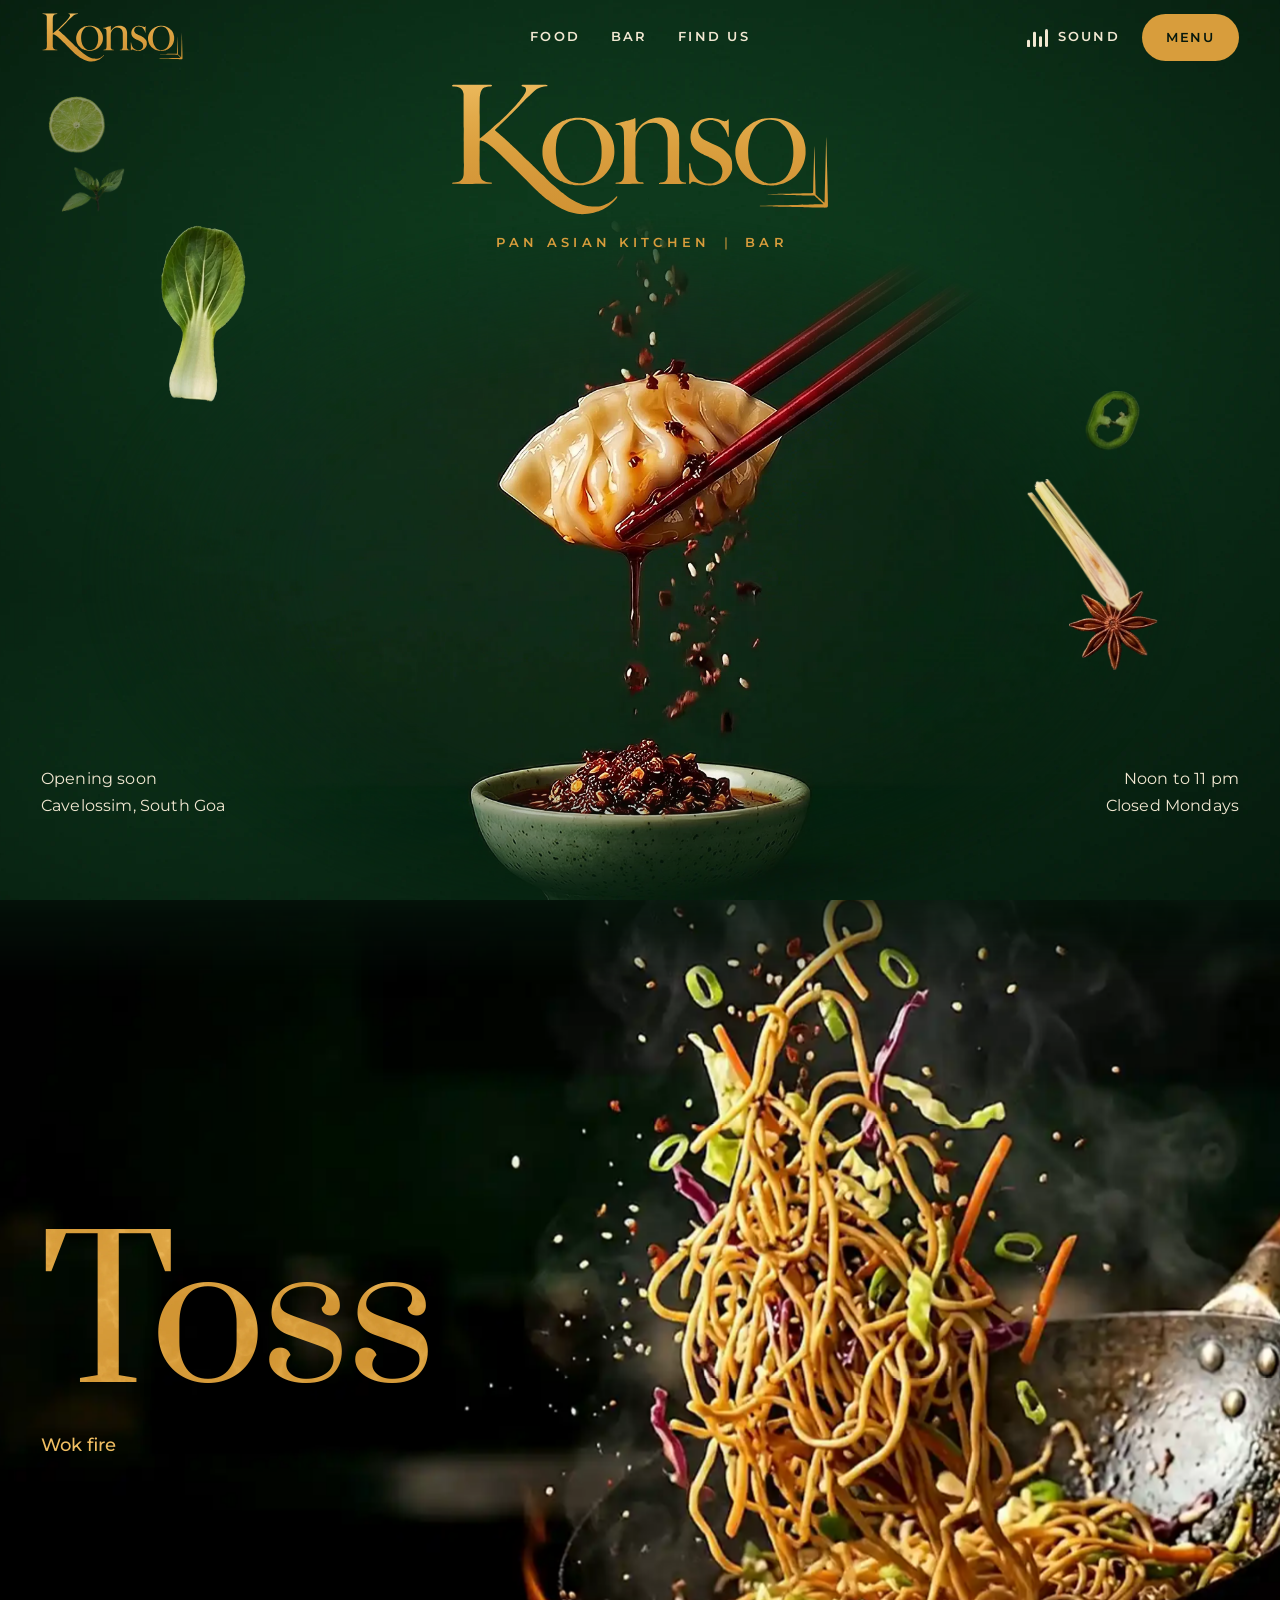
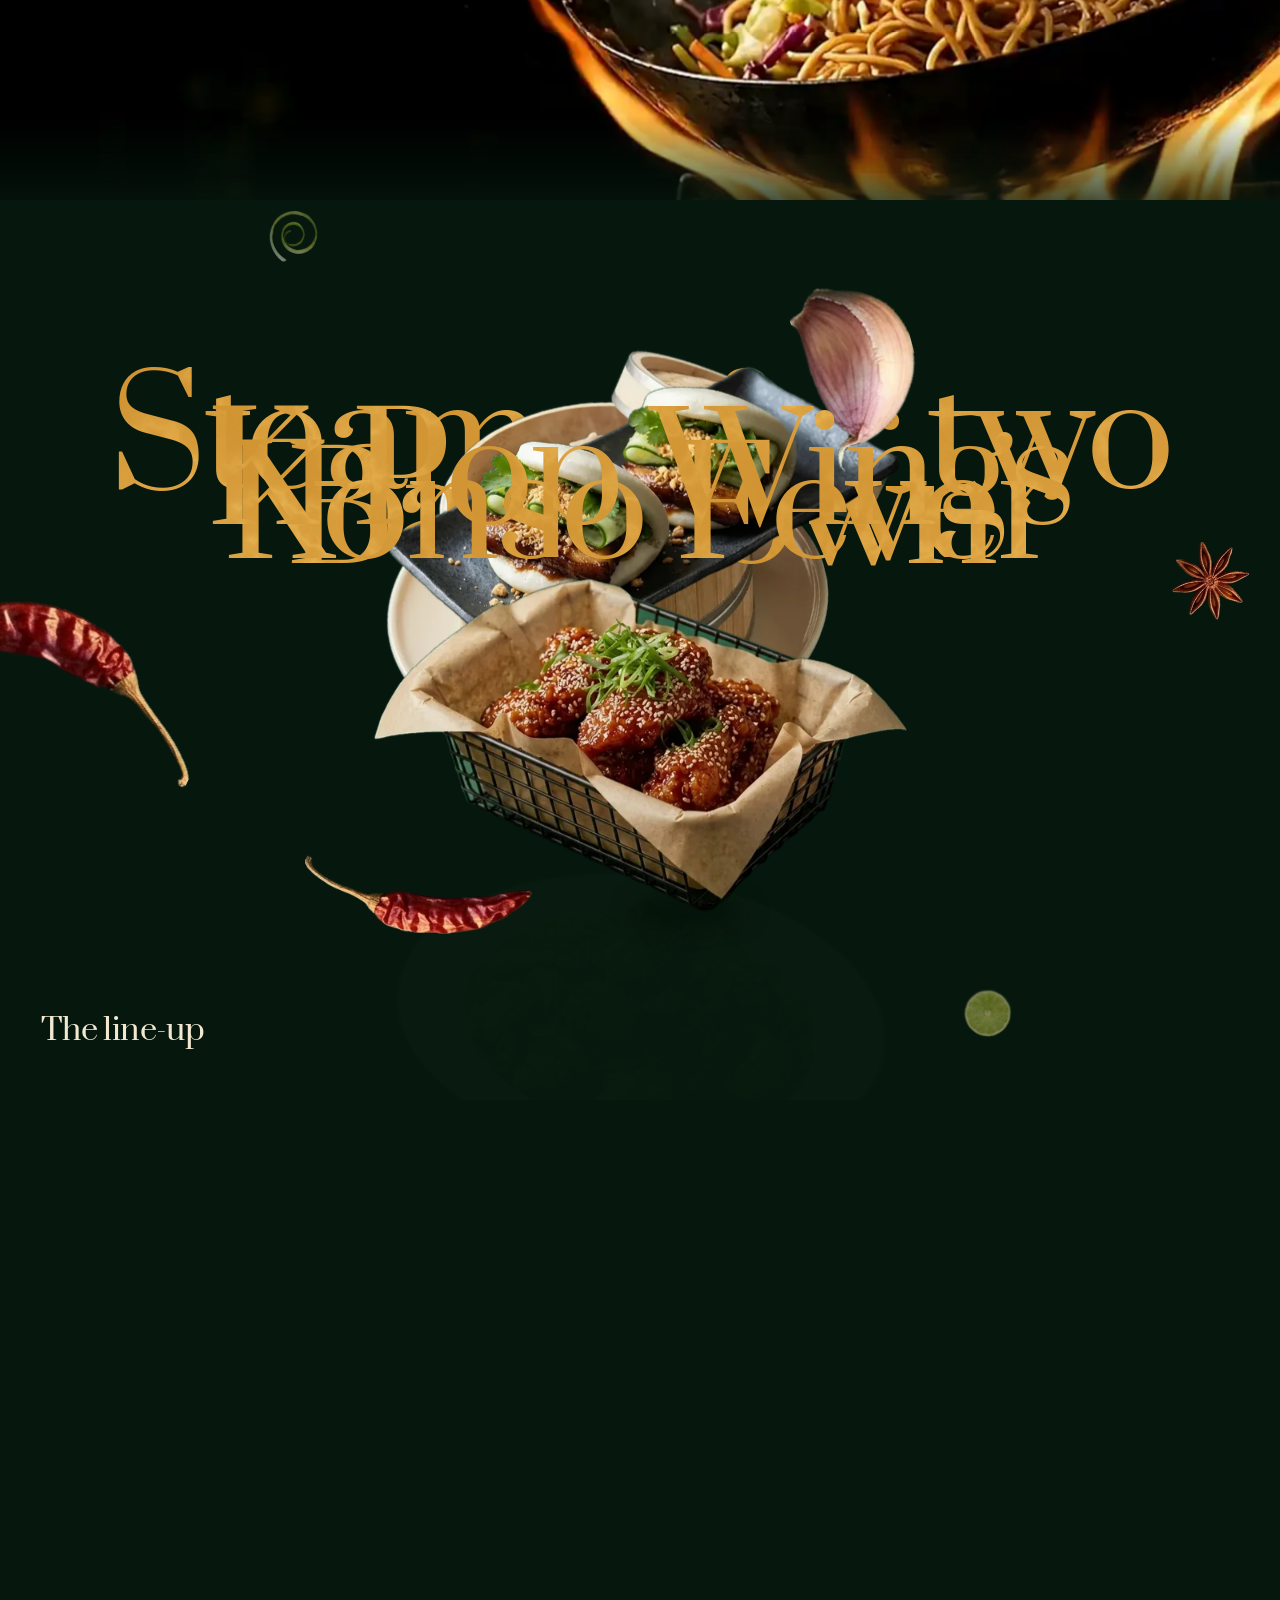
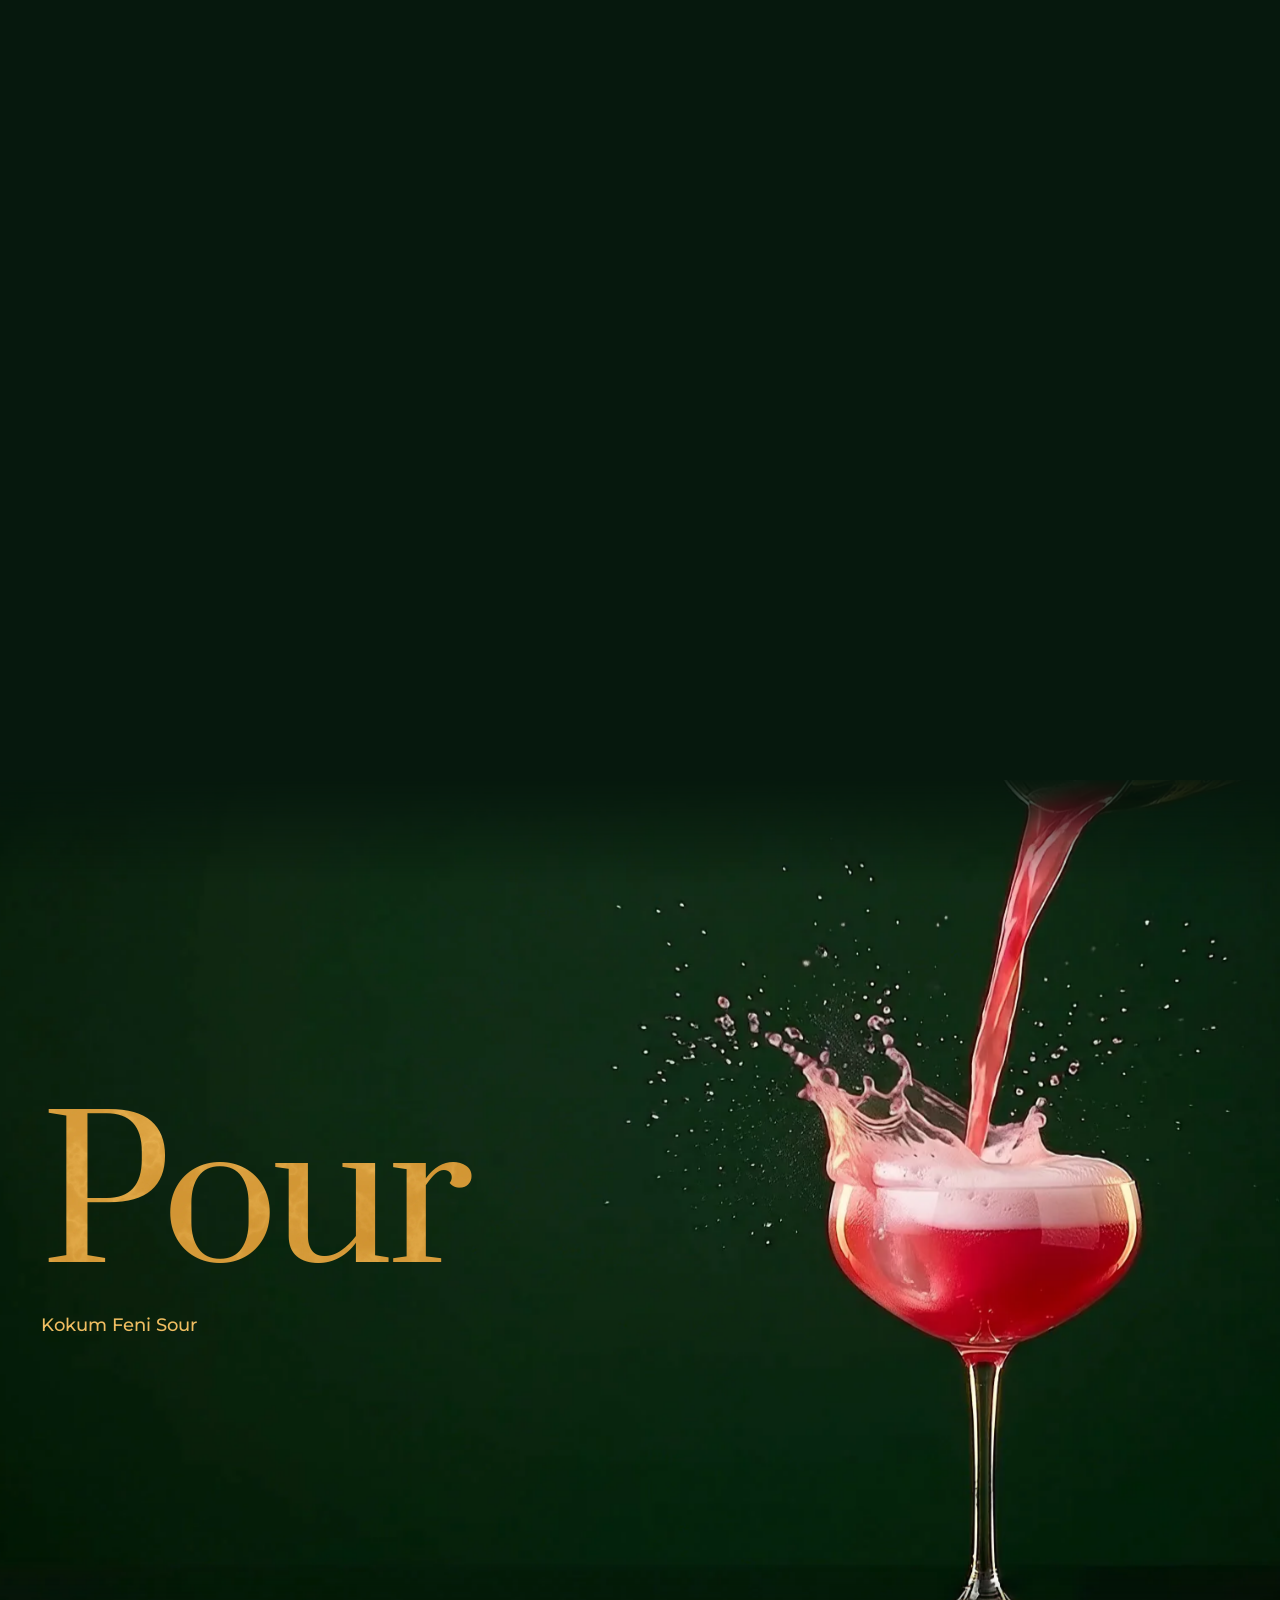
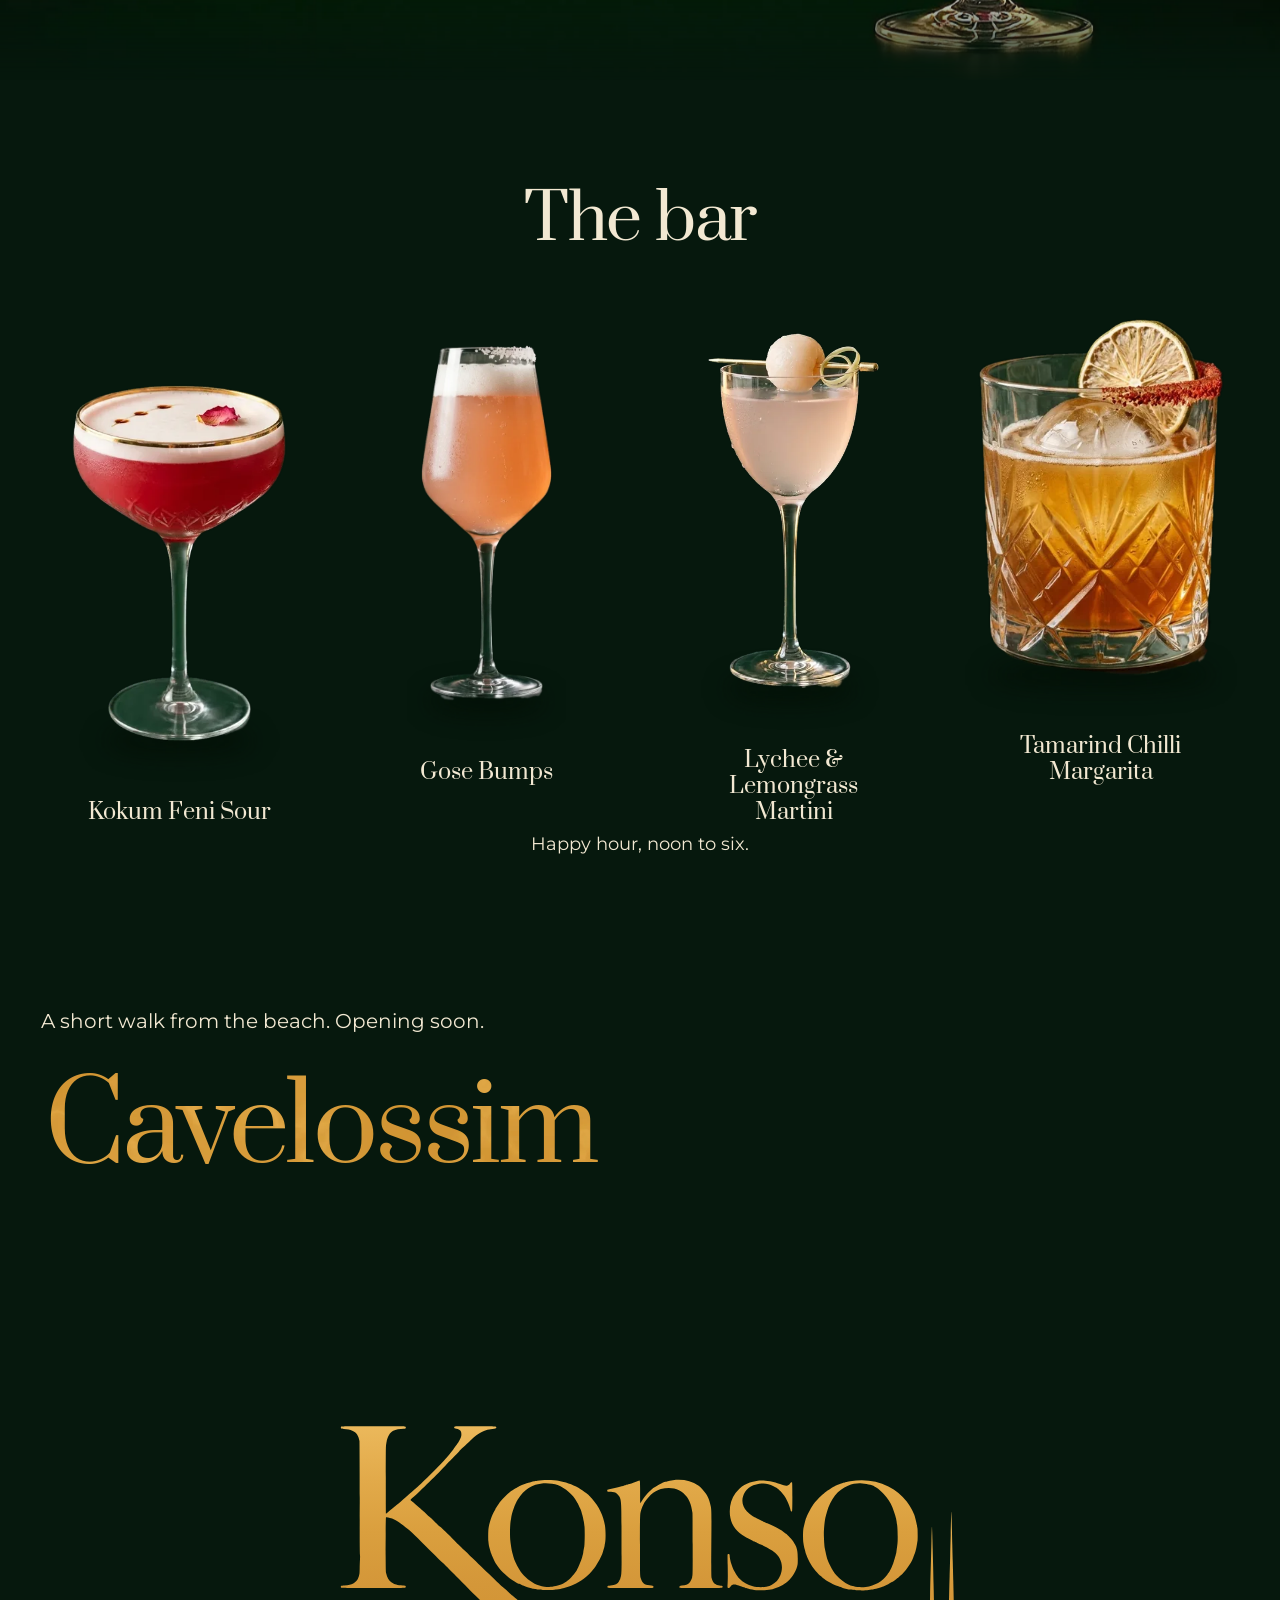
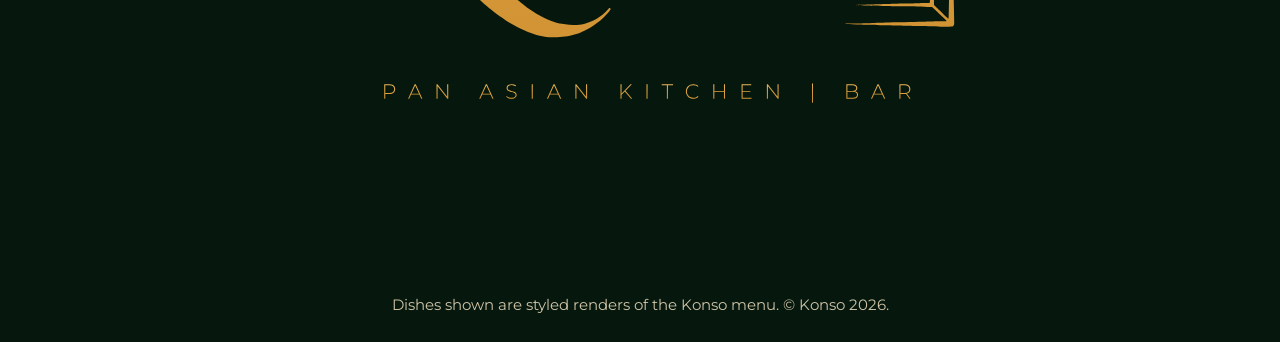
==== index.html @ 3a8cab8c "Toss: new wok loop, Noodle Around tossed out of the wok over flame Flow still from the owner's refer" ====
<!doctype html>
<html lang="en">
<head>
<meta charset="utf-8">
<meta name="viewport" content="width=device-width, initial-scale=1, viewport-fit=cover">
<title>Konso · Pan Asian Kitchen | Bar · Cavelossim, Goa</title>
<meta name="description" content="Konso is a Pan Asian kitchen and bar opening soon in Cavelossim, South Goa: dim sum and bao from the steamer, fire from the wok, kokum cocktails at the bar.">
<meta name="theme-color" content="#06180D">
<meta name="format-detection" content="telephone=no">
<meta property="og:title" content="Konso · Pan Asian Kitchen | Bar">
<meta property="og:description" content="Dim sum, wok fire and kokum cocktails. Opening soon in Cavelossim, South Goa.">
<meta property="og:url" content="https://singhgenics.github.io/Konso/">
<meta property="og:site_name" content="Konso">
<meta property="og:image" content="https://singhgenics.github.io/Konso/assets/v2/img/share.jpg?v=3">
<meta property="og:image:secure_url" content="https://singhgenics.github.io/Konso/assets/v2/img/share.jpg?v=3">
<meta property="og:image:type" content="image/jpeg">
<meta property="og:image:width" content="1200">
<meta property="og:image:height" content="630">
<meta property="og:image:alt" content="Konso, Pan Asian Kitchen | Bar: a dumpling on crimson chopsticks dripping chilli oil over a bowl of chilli crisp, on bottle green">
<meta name="twitter:image" content="https://singhgenics.github.io/Konso/assets/v2/img/share.jpg?v=3">
<meta name="twitter:title" content="Konso · Pan Asian Kitchen | Bar">
<meta name="twitter:description" content="Dim sum, wok fire and kokum cocktails. Opening soon in Cavelossim, South Goa.">
<meta property="og:type" content="website">
<meta name="twitter:card" content="summary_large_image">
<link rel="icon" href="assets/v2/brand/konso-monogram-K-gold.svg?v=4" type="image/svg+xml">
<link rel="preload" href="assets/v2/fonts/Prata-Regular.woff2" as="font" type="font/woff2" crossorigin>
<link rel="preload" href="assets/v2/img/hero-sm.webp" as="image" media="(max-width: 820px)">
<link rel="preload" href="assets/v2/img/hero.webp" as="image" media="(min-width: 821px)">
<link rel="stylesheet" href="assets/v2/konso.css?v=5">
</head>
<body>
<a class="skip" href="#steam">Skip to the food</a>

<header class="bar" id="top">
  <a class="bar__mark" href="#top" aria-label="Konso, back to the top"><img src="assets/v2/brand/konso-wordmark-gold-tight.svg?v=4" alt="Konso" width="762" height="272"></a>
  <nav class="bar__links" aria-label="Sections">
    <a href="#steam">Food</a><a href="#pour">Bar</a><a href="#find">Find us</a>
  </nav>
  <div class="bar__end"><button class="sound" type="button" aria-pressed="false" aria-label="Play music"><span class="sound__eq" aria-hidden="true"><i></i><i></i><i></i><i></i></span><span class="sound__label">Sound</span></button><a class="tab" href="https://singhgenics.github.io/Garden/menu/table/">Menu</a></div>
</header>

<main>
  <!-- Hero: the opening look -->
  <section class="hero" aria-labelledby="hero-title">
    <div class="hero__stage" data-depth="hero">
      <video class="hero__media" muted loop playsinline preload="auto" poster="assets/v2/img/hero-sm.webp" data-poster="assets/v2/img/hero.webp" data-src="assets/v2/video/hero.mp4" data-src-sm="assets/v2/video/hero-sm.mp4" aria-hidden="true"></video>
    </div>
    <h1 class="hero__title" id="hero-title">
      <img class="hero__mark" src="assets/v2/brand/konso-wordmark-gold-tight.svg?v=4" alt="Konso" width="762" height="272">
      <span class="hero__tag">Pan Asian Kitchen <span aria-hidden="true">|</span> Bar</span>
    </h1>
    <p class="hero__left">Opening soon<br>Cavelossim, South Goa</p>
    <p class="hero__right">Noon to 11 pm<br>Closed Mondays</p>
  </section>

  <section class="poster" aria-labelledby="toss-t">
    <video class="poster__media" muted loop playsinline preload="none" data-poster="assets/v2/img/wokstudio.webp?v=4" data-poster-sm="assets/v2/img/wokstudio-sm.webp?v=4" data-src="assets/v2/video/wokstudio.mp4?v=4" data-src-sm="assets/v2/video/wokstudio-sm.mp4?v=4" aria-hidden="true"></video>
    <h2 class="poster__word foil" id="toss-t">Toss</h2>
    <p class="poster__cap">Wok fire</p>
  </section>

  <!-- The line-up: one dish per screen, dropped in, ingredients burst around it -->
  <section class="drops" id="steam" aria-labelledby="steam-title">
    <div class="drops__stage">
      <h2 class="drops__title" id="steam-title">The line-up</h2>
    <article class="drop" aria-label="Steamer for two">
      <div class="drop__stage">
        <h3 class="drop__word foil">Steamer for two</h3>
        <div class="drop__burst" aria-hidden="true"></div>
        <div class="drop__media">
          <img class="drop__dish" src="assets/v2/cut/steamer.webp?v=2" srcset="assets/v2/cut/steamer-720.webp?v=2 720w, assets/v2/cut/steamer.webp?v=2 1200w" sizes="(max-width: 820px) 92vw, 56vw" alt="Two bamboo steamers of siu mai and crystal dumplings" width="1200" height="900" loading="lazy" decoding="async">
          <video class="drop__clip" muted loop playsinline preload="none" data-clip="assets/v2/video/steamer.mp4?v=2" data-poster="assets/v2/img/clip-steamer.webp?v=2" data-poster-sm="assets/v2/img/clip-steamer-sm.webp?v=2" aria-hidden="true"></video>
        </div>
      </div>
    </article>
    <article class="drop" aria-label="Bao Down">
      <div class="drop__stage">
        <h3 class="drop__word foil">Bao Down</h3>
        <div class="drop__burst" aria-hidden="true"></div>
        <div class="drop__media drop__media--wide">
          <img class="drop__dish" src="assets/v2/cut/baodown.webp?v=2" srcset="assets/v2/cut/baodown-720.webp?v=2 720w, assets/v2/cut/baodown.webp?v=2 1200w" sizes="(max-width: 820px) 92vw, 56vw" alt="Two pork belly bao with cucumber and peanut crumb" width="1200" height="900" loading="lazy" decoding="async">
          <video class="drop__clip" muted loop playsinline preload="none" data-clip="assets/v2/video/baodown.mp4?v=2" data-poster="assets/v2/img/clip-baodown.webp?v=2" data-poster-sm="assets/v2/img/clip-baodown-sm.webp?v=2" aria-hidden="true"></video>
        </div>
      </div>
    </article>
    <article class="drop" aria-label="Konso Fever">
      <div class="drop__stage">
        <h3 class="drop__word foil">Konso Fever</h3>
        <div class="drop__burst" aria-hidden="true"></div>
        <div class="drop__media drop__media--wide">
          <img class="drop__dish" src="assets/v2/cut/fever.webp?v=2" srcset="assets/v2/cut/fever-720.webp?v=2 720w, assets/v2/cut/fever.webp?v=2 1200w" sizes="(max-width: 820px) 92vw, 56vw" alt="Konso Fever chicken tossed with green chillies" width="1200" height="900" loading="lazy" decoding="async">
        </div>
      </div>
    </article>
    <article class="drop" aria-label="K-Pop Wings">
      <div class="drop__stage">
        <h3 class="drop__word foil">K-Pop Wings</h3>
        <div class="drop__burst" aria-hidden="true"></div>
        <div class="drop__media">
          <img class="drop__dish" src="assets/v2/cut/kpop.webp?v=2" srcset="assets/v2/cut/kpop-720.webp?v=2 720w, assets/v2/cut/kpop.webp?v=2 1200w" sizes="(max-width: 820px) 92vw, 56vw" alt="Korean fried wings in red gochujang glaze" width="1200" height="900" loading="lazy" decoding="async">
        </div>
      </div>
    </article>
    </div>
  </section>





  <section class="poster" aria-labelledby="pourw-t">
    <video class="poster__media" muted loop playsinline preload="none" data-poster="assets/v2/img/kokumpour.webp" data-poster-sm="assets/v2/img/kokumpour-sm.webp" data-src="assets/v2/video/kokumpour.mp4" data-src-sm="assets/v2/video/kokumpour-sm.mp4" aria-hidden="true"></video>
    <h2 class="poster__word foil" id="pourw-t">Pour</h2>
    <p class="poster__cap">Kokum Feni Sour</p>
  </section>

  <!-- The bar: four glasses, lit, in a line -->
  <section class="pour" id="pour" aria-labelledby="pour-title">
    <h2 class="pour__title" id="pour-title">The bar</h2>
    <div class="glasses">
      <figure class="glass">
        <img src="assets/v2/cut/drink-kokumsour.webp?v=2" srcset="assets/v2/cut/drink-kokumsour-360.webp?v=2 360w, assets/v2/cut/drink-kokumsour.webp?v=2 800w" sizes="(max-width: 820px) 40vw, 22vw" alt="Kokum feni sour in a coupe with a pink-white foam" width="900" height="1200" loading="lazy" decoding="async">
        <figcaption>Kokum Feni Sour</figcaption>
      </figure>
      <figure class="glass">
        <img src="assets/v2/cut/drink-gose.webp?v=2" srcset="assets/v2/cut/drink-gose-360.webp?v=2 360w, assets/v2/cut/drink-gose.webp?v=2 800w" sizes="(max-width: 820px) 40vw, 22vw" alt="Pink kokum gose in a tall glass" width="900" height="1200" loading="lazy" decoding="async">
        <figcaption>Gose Bumps</figcaption>
      </figure>
      <figure class="glass">
        <img src="assets/v2/cut/drink-lychee.webp?v=2" srcset="assets/v2/cut/drink-lychee-360.webp?v=2 360w, assets/v2/cut/drink-lychee.webp?v=2 800w" sizes="(max-width: 820px) 40vw, 22vw" alt="Lychee and lemongrass martini crowned with a whole lychee" width="900" height="1200" loading="lazy" decoding="async">
        <figcaption>Lychee &amp; Lemongrass Martini</figcaption>
      </figure>
      <figure class="glass">
        <img src="assets/v2/cut/drink-margarita.webp?v=2" srcset="assets/v2/cut/drink-margarita-360.webp?v=2 360w, assets/v2/cut/drink-margarita.webp?v=2 800w" sizes="(max-width: 820px) 40vw, 22vw" alt="Tamarind chilli margarita with a chilli-salt rim" width="900" height="1200" loading="lazy" decoding="async">
        <figcaption>Tamarind Chilli Margarita</figcaption>
      </figure>
    </div>
    <p class="pour__note">Happy hour, noon to six.</p>
  </section>



  <!-- Find us -->
  <section class="find" id="find" aria-labelledby="find-title">
    <p class="find__lead">A short walk from the beach. Opening soon.</p>
    <h2 class="find__place foil" id="find-title"><a href="https://maps.google.com/?q=Cavelossim,+Goa">Cavelossim</a></h2>
  </section>
</main>

<footer class="foot">
  <img class="foot__lockup" src="assets/v2/brand/konso-lockup-gold.svg?v=4" alt="Konso, Pan Asian Kitchen | Bar" width="1070" height="565" loading="lazy">
  <p class="foot__legal">Dishes shown are styled renders of the Konso menu. © Konso 2026.</p>
</footer>

<audio id="music" src="assets/v2/audio/konso.mp3" preload="none" loop></audio>
<script src="assets/v2/lenis.min.js" defer></script>
<script src="assets/v2/konso.js?v=5" defer></script>
</body>
</html>
---- assets/v2/konso.css ----
/* Konso, 2026-11-19: the dark green room; the food is the light. */
@font-face{font-family:"Prata";src:url("fonts/Prata-Regular.woff2") format("woff2");font-display:swap}
@font-face{font-family:"Montserrat";src:url("fonts/Montserrat.woff2") format("woff2");font-weight:100 900;font-display:swap} /* taste-skill-ignore: brand text face */

:root{
  --bg:#06180D;            /* deep bottle green, the ground at its edges */
  --surface:#0B2A14;       /* Konso green */
  --ink:#F2E8D2;           /* steam cream */
  --muted:#CFC4A8;         /* cream, quieter; 9:1 on --bg */
  --accent:#D89D3C;        /* gold foil */
  --accent-hi:#F0BE62;
  --display:"Prata",Georgia,serif;
  --text:"Montserrat","Helvetica Neue",Arial,sans-serif;
  --s-hero:clamp(48px,6.4vw,104px);
  --s-h2:clamp(40px,5vw,80px);
  --s-h3:clamp(26px,2.4vw,36px);
  --s-body:clamp(16px,1.15vw,18px);
  --s-small:14px;
  --gut:clamp(16px,3.2vw,48px);
  --ease:cubic-bezier(.23,1,.32,1);
  color-scheme:dark;
}
*,*::before,*::after{box-sizing:border-box}
html{-webkit-text-size-adjust:100%;scrollbar-color:var(--accent) var(--bg);overflow-x:clip}
html.lenis,html.lenis body{height:auto}
.lenis.lenis-smooth{scroll-behavior:auto!important}
body{margin:0;background:var(--bg);color:var(--ink);font:400 var(--s-body)/1.6 var(--text);-webkit-font-smoothing:antialiased;overflow-x:clip}
/* The ground: emerald light pool on bottle green with the brand paper grain, fixed like the light in a room */
body::before{content:"";position:fixed;inset:0;z-index:-10;background:var(--bg) url("img/ground.webp") center/cover no-repeat;pointer-events:none}
@media (max-aspect-ratio:4/5){body::before{background-image:url("img/ground-sm.webp")}}
img,video{display:block;max-width:100%}
a{color:inherit;text-underline-offset:.22em;text-decoration-thickness:1px}
::selection{background:var(--accent);color:var(--bg)}
:focus-visible{outline:2px solid var(--accent-hi);outline-offset:4px;border-radius:2px}
::-webkit-scrollbar{width:10px}::-webkit-scrollbar-track{background:var(--bg)}::-webkit-scrollbar-thumb{background:#2b3f22;border-radius:10px}::-webkit-scrollbar-thumb:hover{background:var(--accent)}
h1,h2,h3{font-family:var(--display);font-weight:400;margin:0;letter-spacing:-.02em;line-height:1;text-wrap:balance}
p{margin:0}
.skip{position:absolute;left:-999px;top:8px;background:var(--accent);color:var(--bg);padding:10px 14px;z-index:99}
.skip:focus{left:8px}

/* Top bar: wordmark, four links, the one gold tab */
.bar{position:fixed;inset:0 0 auto;z-index:50;display:grid;grid-template-columns:1fr auto 1fr;align-items:center;padding:18px var(--gut);pointer-events:none}
.bar>*{pointer-events:auto}
.bar__mark img{height:clamp(44px,4vw,60px);width:auto}
.bar__links{display:flex;gap:clamp(18px,2.4vw,40px);font-size:15px;font-weight:500}
.bar__links a{text-decoration:none;padding:10px 0;position:relative;transition:color .3s var(--ease)}
.bar__links a::after{content:"";position:absolute;left:0;right:0;bottom:4px;height:1.5px;background:var(--accent);transform:scaleX(0);transform-origin:left;transition:transform .45s var(--ease)}
.bar__links a:hover{color:var(--accent-hi)}.bar__links a:hover::after{transform:scaleX(1)}
.tab{justify-self:end;background:var(--accent);color:var(--bg);text-decoration:none;font-weight:600;font-size:15px;padding:12px 22px;border-radius:999px;transition:transform .35s var(--ease),background .3s}
.tab:hover{background:var(--accent-hi);transform:translateY(-2px)}
.tab:active{transform:scale(.96)}
.bar.is-solid{background:rgba(6,24,13,.92)}
@media (max-width:820px){.bar{grid-template-columns:1fr auto;padding:12px 16px}.bar__links{display:none}.bar__mark img{height:42px}}

/* Hero: the opening look, headline split around the dumpling */
.hero{position:relative;height:100svh;min-height:620px;display:grid;place-items:center;overflow:hidden}
.hero__stage{position:absolute;inset:0;display:grid;place-items:center}
.hero__media{height:96svh;width:auto;max-width:none;aspect-ratio:16/9;object-fit:cover;
  -webkit-mask-image:radial-gradient(ellipse 46% 52% at 50% 52%,#000 58%,transparent 100%); /* taste-skill-ignore: alpha mask feathers the photo into the ground */
          mask-image:radial-gradient(ellipse 46% 52% at 50% 52%,#000 58%,transparent 100%); /* taste-skill-ignore: alpha mask feathers the photo into the ground */
  transform:scale(1.08);opacity:0;transition:transform 2.4s var(--ease),opacity 1.4s var(--ease)}
.is-ready .hero__media{transform:scale(1);opacity:1}
.hero__title{position:absolute;inset:0;font-size:var(--s-hero);line-height:.95;text-align:center;z-index:2}
.hero__line{position:absolute;left:0;right:0;display:block;padding:0 var(--gut)}
.hero__line--a{top:15svh}
.hero__line--b{top:56svh}
.hero__line>span{display:inline-block}
.hero__left,.hero__right{position:absolute;top:50svh;font-size:var(--s-body);max-width:16em;z-index:2}
.hero__left{left:var(--gut)}
.hero__right{right:var(--gut);text-align:right}
@media (max-width:820px){
  .hero{min-height:560px}
  .hero__stage{display:block}
  .hero__media{position:absolute;height:auto;width:200vw;left:50%;top:30svh;margin-left:-100vw}
  .hero__line--a{top:15svh}.hero__line--b{top:66svh}
  .hero__title{font-size:clamp(40px,11vw,64px)}
  .hero__left{top:auto;bottom:6svh;left:16px;right:16px;max-width:none;text-align:center}
  .hero__right{display:none}
}

/* The line-up: one dish per screen. It drops in and settles; its ingredients burst out around it. */
.drops{position:relative;padding-top:20svh}
.drops__title{font-size:var(--s-h2);padding:0 var(--gut);position:relative;z-index:2}
.drop{position:relative;height:190svh}
.drop:first-of-type{margin-top:-6svh}
.drop__stage{position:sticky;top:0;height:100svh;display:grid;place-items:center;overflow:hidden;contain:layout paint}
.drop__word{position:absolute;inset:auto var(--gut);top:29%;transform:translate3d(0,-50%,0);text-align:center;font-size:clamp(64px,11.5vw,200px);line-height:.88;letter-spacing:-.03em;color:var(--ink);opacity:.92;z-index:1;will-change:transform,opacity;pointer-events:none}
.drop__dish{position:relative;z-index:3;margin-top:22vh;width:min(60vh,48vw);height:auto;will-change:transform,opacity;backface-visibility:hidden}
.drop__burst{position:absolute;inset:0;z-index:2;pointer-events:none}
.drop__burst img{position:absolute;left:50%;top:50%;width:var(--sz);height:auto;margin:calc(var(--sz) / -2) 0 0 calc(var(--sz) / -2);will-change:transform,opacity;backface-visibility:hidden}
.drop__burst img.front{z-index:4}
@media (max-width:820px){.drop{height:160svh}.drop__dish{width:84vw;margin-top:16vh}.drop__word{top:30%}.drop__word{font-size:clamp(52px,17vw,96px)}}
.no-runway .drop{height:auto}
.no-runway .drop__stage{position:relative;height:auto;padding:10svh 0;display:grid;gap:4svh}
.no-runway .drop__word{position:static;transform:none}

/* The bar: sticky glass, active list */
.pour{display:grid;grid-template-columns:5fr 1fr 5fr 1fr;gap:0;padding:22svh var(--gut) 18svh;align-items:start} /* taste-skill-ignore: alpha mask feathers the photo into the ground */
.pour__note{margin-top:40px;color:var(--ink)}
@media (max-width:820px){
  .pour{grid-template-columns:1fr;padding:14svh 16px 10svh}
}

/* Finale: the plates turn as the page scrolls, like the revolving table */
.spice{position:absolute;inset:0;pointer-events:none;z-index:2}
.spice img{position:absolute;width:var(--sz);height:auto;left:var(--l);top:var(--t);will-change:transform;opacity:var(--lit,1)}
.hero .spice{z-index:1}


/* Right now: pick an hour, the dish changes */
input[type=range]{-webkit-appearance:none;appearance:none;width:100%;max-width:420px;height:44px;background:transparent;margin:6px 0 0;cursor:pointer}
input[type=range]::-webkit-slider-runnable-track{height:4px;background:#2b3f22;border-radius:4px}
input[type=range]::-moz-range-track{height:4px;background:#2b3f22;border-radius:4px}
input[type=range]::-webkit-slider-thumb{-webkit-appearance:none;width:28px;height:28px;border-radius:50%;background:var(--accent);margin-top:-12px;transition:transform .2s var(--ease)}
input[type=range]::-moz-range-thumb{width:28px;height:28px;border:0;border-radius:50%;background:var(--accent)}
input[type=range]:active::-webkit-slider-thumb{transform:scale(1.15)}


/* Find us: the place as display type */
.find{position:relative;min-height:92svh;display:grid;grid-template-rows:1fr auto auto;padding:12svh var(--gut) 8svh;background:var(--ink);color:var(--bg)}
.find__lead{font-size:clamp(20px,1.6vw,24px);max-width:22em}
.find__place{font-size:clamp(64px,15.4vw,260px);line-height:.9;letter-spacing:-.03em;margin:6svh 0 4svh}
.find__place a{text-decoration:none;transition:color .4s var(--ease)}
.find__place a:hover{color:#8a5a12}
@media (max-width:820px){.find{min-height:86svh;padding:10svh 16px 6svh}.find__place{font-size:16.5vw}}

/* Footer: the garden photograph is the footer */
.foot{position:relative;height:100svh;min-height:560px;overflow:hidden;display:grid;grid-template-rows:auto 1fr auto auto;padding:28px var(--gut) 24px;place-items:center stretch}
.foot__lockup{grid-row:2;align-self:center;width:min(70vw,880px);height:auto;margin:0 auto}
.foot__legal{grid-row:4;font-size:13px;color:var(--muted);text-align:center}
@media (max-width:820px){.foot{height:88svh}}

/* Entrances: parts of each section rise in, staggered. Content is visible if the script never runs. */
.js [data-rise]{opacity:0;transform:translateY(28px);transition:opacity .9s var(--ease),transform 1.1s var(--ease);transition-delay:calc(var(--i,0) * 80ms)}
.js [data-rise].in{opacity:1;transform:none}
.js .hero__line>span{transform:translateY(60%);opacity:0;transition:transform .9s var(--ease),opacity .6s}
.js .is-ready .hero__line>span{transform:none;opacity:1}
.js .is-ready .hero__line--b>span{transition-delay:.15s}
.hero__line{overflow:hidden;padding-bottom:.08em}


/* Action posters: one moment, one word */
.poster{position:relative;height:100svh;min-height:560px;overflow:hidden;display:grid;align-content:center;padding:0 var(--gut)}
.poster__media{position:absolute;inset:0;width:100%;height:100%;object-fit:cover;z-index:-1;
  -webkit-mask-image:linear-gradient(#0000,#000 12%,#000 88%,#0000);mask-image:linear-gradient(#0000,#000 12%,#000 88%,#0000); /* taste-skill-ignore: alpha mask feathers the photo into the ground */
  transform:scale(var(--zoom,1.08));will-change:transform}
.poster__word{font-size:clamp(88px,15vw,240px);line-height:.85;letter-spacing:-.03em;max-width:40%}
.poster__cap{margin-top:28px;font-size:var(--s-body);color:var(--ink)}
@media (max-width:820px){
  .poster{align-content:start;padding-top:14svh}
  .poster__media{top:auto;bottom:0;height:62%;object-position:70% 50%}
  .poster__word{font-size:26vw;max-width:none}
}

/* Sound: off until asked */
.bar__end{justify-self:end;display:flex;align-items:center;gap:10px}
.bar__end .tab{justify-self:auto}
.sound{all:unset;cursor:pointer;display:flex;align-items:center;gap:10px;padding:10px 14px;min-height:24px;font-size:15px;font-weight:500;border-radius:999px;transition:color .3s var(--ease)}
.sound:hover{color:var(--accent-hi)}
.sound:focus-visible{outline:2px solid var(--accent-hi);outline-offset:2px}
.sound__eq{display:flex;align-items:flex-end;gap:3px;height:16px}
.sound__eq i{display:block;width:3px;height:100%;background:currentColor;border-radius:2px;transform-origin:bottom;transition:transform .3s var(--ease-out)}
.sound[aria-pressed=true] .sound__eq i{animation:eq 1s ease-in-out infinite alternate}
.sound[aria-pressed=true] .sound__eq i:nth-child(2){animation-delay:-.4s}
.sound[aria-pressed=true] .sound__eq i:nth-child(3){animation-delay:-.7s}
.sound[aria-pressed=true] .sound__eq i:nth-child(4){animation-delay:-.2s}
@keyframes eq{from{transform:scaleY(.25)}to{transform:scaleY(1)}}
@media (max-width:820px){.sound__label{position:absolute;width:1px;height:1px;overflow:hidden;clip-path:inset(50%)}}

/* Konso's own bar, full width, before the drinks */ /* taste-skill-ignore: alpha mask feathers the photo into the ground */
.pour{padding-top:6svh}

/* Type, from the brand kit: Prata display in gold foil, Montserrat labels tracked like the lockup */
h1,h2,h3,.drop__word,.poster__word,.find__place{font-feature-settings:"kern","liga";text-rendering:optimizeLegibility;font-kerning:normal}
.foil{background:#D89D3C url("img/foil.webp") center/cover;-webkit-background-clip:text;background-clip:text;color:transparent;-webkit-text-fill-color:transparent} /* taste-skill-ignore: gold foil lettering is the brand wordmark treatment (raster foil, not a gradient) */
.hero__title{font-size:clamp(52px,7vw,120px);letter-spacing:-.025em}
.hero__line>span{padding-bottom:.06em}
.drop__word,.poster__word{letter-spacing:-.03em}
.bar__links{font-size:12.5px;font-weight:600;letter-spacing:.18em;text-transform:uppercase} /* taste-skill-ignore: the brand kit's label style */
.tab{font-size:13px;letter-spacing:.14em;text-transform:uppercase;padding:13px 24px} /* taste-skill-ignore: the brand kit's label style */
.sound{font-size:12.5px;font-weight:600;letter-spacing:.18em;text-transform:uppercase} /* taste-skill-ignore: the brand kit's label style */
.poster__cap,.foot__top,.find__right{font-size:13px;font-weight:600;letter-spacing:.18em;text-transform:uppercase;color:var(--accent-hi)} /* taste-skill-ignore: the brand kit's label style */
.hero__left,.hero__right{font-size:15px;line-height:1.7;letter-spacing:.01em}
body{line-height:1.65}
.drops__title,.pour__list h2,.hour__text h2{letter-spacing:-.02em}
.hero__line>span{background:#D89D3C url("img/foil.webp") center/cover;-webkit-background-clip:text;background-clip:text;color:transparent;-webkit-text-fill-color:transparent} /* taste-skill-ignore: gold foil lettering is the brand wordmark treatment (raster foil, not a gradient) */
/* foil type: pad the paint box so tall caps and descenders sit inside the gold */
.foil,.hero__line>span{padding:.14em .04em .1em;margin:-.14em -.04em -.1em}
.drop__word.foil{padding:.14em .04em .1em;margin:0}
/* the dish lands as a still, then comes alive as its clip in the same spot */
.drop__media{position:relative;z-index:3;margin-top:22vh;will-change:transform,opacity;backface-visibility:hidden}
.drop__media .drop__dish{margin:0;will-change:auto}
.drop__clip{position:absolute;left:50%;top:50%;width:252.6%;height:auto;aspect-ratio:16/9;transform:translate(-50%,-55.6%);opacity:0;transition:opacity .9s var(--ease);pointer-events:none;
  -webkit-mask-image:radial-gradient(ellipse 34% 44% at 50% 55%,#000 55%,transparent 100%);mask-image:radial-gradient(ellipse 34% 44% at 50% 55%,#000 55%,transparent 100%)} /* taste-skill-ignore: alpha mask feathers the clip into the ground */
.drop__media.is-live .drop__clip{opacity:1}
.drop__media.is-live .drop__dish{opacity:0!important;transition:opacity .9s var(--ease)}
@media (max-width:820px){.drop__media{margin-top:16vh}}
/* ingredients pass behind the gold names, never over them */
.drop__burst{z-index:0}
.drop__word{z-index:1}
.drop__word{z-index:5}
.drop__media{z-index:6}

/* gate fixes: name sits in flow above its dish (never under it); captions readable; tighter find panel */
.drop__stage{display:flex;flex-direction:column;align-items:center;justify-content:center;gap:1vh}
.drop__word{position:relative;inset:auto;top:auto;transform:none;max-width:92vw}
.drop__media,.drop__media.drop__media{margin-top:0}
.drop__dish{width:min(54vh,46vw)}
@media (max-width:820px){.drop__dish{width:80vw}.drop__word{font-size:clamp(48px,15vw,88px)}}
.poster__cap{font-size:18px;font-weight:500;letter-spacing:0;text-transform:none;color:var(--accent-hi)}
.find{min-height:0;grid-template-rows:auto auto auto;padding:16svh var(--gut) 10svh}
.find__place{margin:4svh 0 6svh}
.foot__legal{max-width:60ch;margin:0 auto}
@media (max-width:820px){.hero__title{font-size:clamp(34px,10vw,44px)}}

/* Find us on the green ground: no cream panel */
.find{background:transparent;color:var(--ink)}
.find__place a:hover{color:inherit;opacity:.85}
@media (max-width:820px){.find__place{font-size:14.6vw}}
.drop__media{z-index:2}
.foot__legal,.hour__label{font-size:14px}
.foot{height:auto;min-height:72svh;row-gap:6svh}
.hero__left,.hero__right{font-size:16px}
.pour__note{font-size:16px}
.foot__legal{font-size:15px}
.drop{height:165svh}
@media (max-width:820px){.drop{height:150svh}}
/* hit-testing: the headline box lets the video through; only the lines take hits */
.hero__title{pointer-events:none}
.hero__line>span{pointer-events:auto}
.poster{isolation:isolate}
.poster__media{z-index:0}
.poster__word,.poster__cap{position:relative;z-index:1}

/* Review fixes, 2026-11-19 */
/* the line-up: the dish is the hero of its screen and crosses the bottom of its gold name */
.drop{height:132svh}
@media (max-width:820px){.drop{height:125svh}}
.drop__stage{gap:0}
.drop__word{z-index:1}
.drop__media{z-index:6;margin-top:calc(-0.32 * clamp(64px,11.5vw,200px))}
.drop__dish{width:min(64vh,56vw)}
@media (max-width:820px){.drop__dish{width:92vw}.drop__media{margin-top:calc(-0.3 * clamp(48px,15vw,88px))}}

/* the bar: four lit glasses in a line, staggered like a back bar */
.pour{display:block;padding:20svh var(--gut) 16svh;text-align:center}
.pour__title{font-size:var(--s-h2);margin-bottom:6svh}
.glasses{display:grid;grid-template-columns:repeat(4,1fr);gap:clamp(8px,1.6vw,28px);align-items:end;max-width:1500px;margin:0 auto}
.glass{margin:0;display:grid;gap:14px;justify-items:center}
.glass:nth-child(even){transform:translateY(5vh)}
.glass img{width:100%;height:auto;aspect-ratio:3/4;object-fit:cover;
  -webkit-mask-image:radial-gradient(ellipse 48% 50% at 50% 52%,#000 60%,transparent 100%);mask-image:radial-gradient(ellipse 48% 50% at 50% 52%,#000 60%,transparent 100%); /* taste-skill-ignore: alpha mask feathers the photo into the ground */
  transition:transform .8s var(--ease)}
.glass:hover img{transform:translateY(-10px) scale(1.03)}
.glass figcaption{font-family:var(--display);font-size:clamp(20px,1.7vw,26px);line-height:1.2;max-width:14ch}
.js .glass[data-rise]{transform:translateY(40px)}
.js .glass[data-rise].in:nth-child(even){transform:translateY(5vh)}
.pour__note{margin-top:10svh;font-size:18px}
@media (max-width:820px){.glasses{grid-template-columns:1fr 1fr;row-gap:5vh}.glass:nth-child(even){transform:translateY(4vh)}.glass figcaption{font-size:20px}}

/* sound: equaliser bars at rest are staggered, the control is a 44px target */
.sound{min-height:44px;min-width:44px;justify-content:center;padding:0 12px}
.sound__eq{height:18px}
.sound__eq i:nth-child(1){transform:scaleY(.4)}.sound__eq i:nth-child(2){transform:scaleY(.85)}.sound__eq i:nth-child(3){transform:scaleY(.6)}.sound__eq i:nth-child(4){transform:scaleY(1)}
.drop__clip{max-width:none}
.drop__burst{z-index:0}
.drop__word{z-index:5}
.drop__media{z-index:6}

/* Review round 2 */
.drop{height:118svh}
@media (max-width:820px){.drop{height:112svh}}
.drop__media--wide{margin-top:calc(-0.62 * clamp(64px,11.5vw,200px))}
@media (max-width:820px){.drop__media--wide{margin-top:calc(-0.55 * clamp(48px,15vw,88px))}}
/* the bar: cut-out glasses at dish scale, bottoms on one line */
.pour{padding:12svh var(--gut) 8svh}
.pour__title{margin-bottom:3svh}
.glasses{align-items:end;gap:clamp(12px,2.4vw,40px);max-width:1400px}
.glass img{-webkit-mask-image:none;mask-image:none;width:auto;max-width:100%;height:clamp(240px,46vh,520px);aspect-ratio:auto;object-fit:contain}
.glass:nth-child(even){transform:none}
.js .glass[data-rise].in:nth-child(even){transform:none}
.pour__note{margin-top:5svh}
@media (max-width:820px){.glasses{row-gap:6vh}.glass img{height:30vh}}
.find{padding:8svh var(--gut) 6svh}
.find__place{margin:3svh 0 2svh}
.find__menu{font-size:18px;font-weight:600}
.find__menu a{color:var(--accent-hi)}

/* One pinned stage for the whole line-up: dishes hand over in place, the screen is never empty */
.drops{height:calc(4 * 80svh + 100svh);padding-top:0}
.drops__title{position:absolute;top:13svh;left:0;z-index:7}
.drops__stage{position:sticky;top:0;height:100svh;overflow:hidden}
.drop,.drop:first-of-type{position:absolute;inset:0;height:auto;margin:0}
.drop__stage{position:absolute;inset:0;height:100%;padding-top:6svh}
@media (max-width:820px){.drops{height:calc(4 * 70svh + 100svh)}.drop,.drop:first-of-type{height:auto}}
.no-runway .drops{height:auto}
.no-runway .drops__title{position:static;padding-top:14svh}
.no-runway .drops__stage{position:static;height:auto;overflow:visible}
.no-runway .drop{position:relative}
.no-runway .drop__stage{position:relative;padding:8svh 0}
.drop__stage{isolation:isolate}
.drop__burst{z-index:-1}
.drop__word{will-change:opacity}
@media (max-width:820px){.find{text-align:center;justify-items:center}.find__lead{margin:0 auto}}
@media (max-width:820px){.poster{justify-items:center;text-align:center}.poster__word{max-width:none}}
.drops__title{position:absolute;top:auto;bottom:6svh;left:0;z-index:7;font-size:clamp(26px,2.4vw,36px);padding:0 var(--gut)}

/* Motion polish (emil-design-eng + ui-ux-pro-max): short strong ease-out reveals, gated hovers, press feedback */
:root{--ease-out:cubic-bezier(.23,1,.32,1)}
.js [data-rise]{transform:translateY(14px);transition:opacity .6s var(--ease-out),transform .6s var(--ease-out);transition-delay:calc(var(--i,0) * 60ms)}
.hero__media{transition:transform 1.4s var(--ease-out),opacity 1s var(--ease-out)}
.js .hero__line>span{transition:transform .8s var(--ease-out),opacity .5s var(--ease-out)}
.tab{transition:transform 160ms var(--ease-out),background-color .2s ease}
.tab:hover{transform:none}
.tab:active,.sound:active{transform:scale(.97)}
.sound{transition:transform 160ms var(--ease-out),color .2s ease}
.glass:hover img{transform:none}
@media (hover:hover) and (pointer:fine){
  .tab:hover{transform:translateY(-2px)}
  .glass:hover img{transform:translateY(-10px) scale(1.03)}
}
.bar__links a::after{transition:transform .35s var(--ease-out)}

/* Hero: the brand leads. Gold foil wordmark, lockup tagline, the dumpling hanging below. */
.hero__title{position:absolute;inset:auto 0;top:9svh;display:grid;justify-items:center;gap:clamp(10px,1.6svh,18px);z-index:3;pointer-events:none}
.hero__mark{width:clamp(240px,34vw,600px);height:auto;pointer-events:auto}
.hero__tag{font-family:var(--text);font-weight:600;font-size:clamp(12px,1.05vw,16px);letter-spacing:.32em;text-transform:uppercase;color:var(--accent);padding-left:.32em;pointer-events:auto} /* taste-skill-ignore: the brand lockup descriptor */
.hero__tag span{opacity:.7;margin:0 .35em}
.hero__media{height:80svh;margin-top:22svh}
.hero__left,.hero__right{top:auto;bottom:9svh}
.js .hero__mark{clip-path:inset(0 0 100% 0);transform:translateY(18px);transition:clip-path 1.1s var(--ease-out),transform 1.1s var(--ease-out)}
.js .is-ready .hero__mark{clip-path:inset(0 0 0 0);transform:none}
.js .hero__tag{opacity:0;transform:translateY(10px);transition:opacity .6s var(--ease-out) .5s,transform .7s var(--ease-out) .5s}
.js .is-ready .hero__tag{opacity:1;transform:none}
/* the small bar logo waits until the hero's wordmark has gone */
.bar__mark{transition:opacity .4s var(--ease-out),transform .4s var(--ease-out)}
.bar:not(.is-solid) .bar__mark{opacity:0;transform:translateY(-6px);pointer-events:none}
@media (max-width:820px){
  .hero__title{top:11svh}
  .hero__mark{width:68vw}
  .hero__tag{font-size:13px;letter-spacing:.24em}
  .hero__media{width:190vw;margin-left:-95vw;top:28svh;margin-top:0;height:auto}
  .hero__left{bottom:5svh}
}
.hero__title{gap:6px}
.hero__media{margin-top:27svh;height:76svh}
@media (max-width:820px){.hero__media{top:31svh}}
.hero__title{gap:clamp(14px,2svh,22px)}
.hero__mark{width:clamp(220px,30vw,540px)}
.hero__media{margin-top:24svh}
@media (max-width:820px){.hero__title{top:12svh}.hero__mark{width:62vw}.hero__media{margin-top:0;top:24svh;height:auto}}

/* Mobile pass, 2026-11-20 */
/* the hero picture paints on the first frame; only its gentle settle animates */
.hero__media,.js .hero__media{opacity:1}
/* touch: no grey tap flash, no double-tap zoom delay on controls */
html{-webkit-tap-highlight-color:transparent}
a,button,input,.tab,.sound{touch-action:manipulation}
/* anchors glide when the platform's own scrolling is in charge (touch screens) */
@media (prefers-reduced-motion:no-preference){html:not(.lenis){scroll-behavior:smooth}}
/* notch and home-bar safe areas (viewport-fit=cover) */
.bar{padding-left:max(var(--gut),env(safe-area-inset-left));padding-right:max(var(--gut),env(safe-area-inset-right));padding-top:max(12px,env(safe-area-inset-top))}
.foot{padding-bottom:max(24px,env(safe-area-inset-bottom))}
@media (max-width:820px){
  .bar{padding-left:max(16px,env(safe-area-inset-left));padding-right:max(16px,env(safe-area-inset-right))}
  .hero__left{bottom:max(5svh,calc(env(safe-area-inset-bottom) + 16px))}
}
/* phones held sideways: everything has to fit a short screen */
@media (max-width:950px) and (max-height:500px) and (orientation:landscape){
  .hero{min-height:100svh}
  .hero__title{top:6svh}
  .hero__mark{width:26vw}
  .hero__media{width:auto;height:84svh;left:auto;margin-left:0;top:auto;margin-top:16svh}
  .hero__left{bottom:6svh;left:max(16px,env(safe-area-inset-left));right:auto;text-align:left;max-width:30vw}
  .drop__dish{width:min(56vh,40vw)}
  .drop__word{font-size:clamp(40px,9vw,72px)}
  .poster{align-content:center;padding-top:0;justify-items:start;text-align:left}
  .poster__media{top:0;height:100%}
  .poster__word{font-size:15vw}
  .glasses{grid-template-columns:repeat(4,1fr)}
  .glass img{height:44vh}
}
@media (max-width:950px) and (max-height:500px) and (orientation:landscape){
  .hero__title{top:calc(64px + env(safe-area-inset-top))}
  .hero__mark{width:22vw}
  .hero__media{margin-top:22svh;height:80svh}
  .hero .spice{display:none}
  .hero__right{bottom:6svh;right:max(16px,env(safe-area-inset-right))}
}

/* Reduce Motion: things still fade in and the videos still play; nothing travels, spins, zooms or bounces */
@media (prefers-reduced-motion:reduce){
  .hero__media,.is-ready .hero__media{transform:none;transition:opacity 1.2s var(--ease-out)}
  .js .hero__line>span,.js .is-ready .hero__line>span{transform:none;transition:opacity .8s var(--ease-out)}
  .js .hero__mark{clip-path:none;transform:none;opacity:0;transition:opacity 1.1s var(--ease-out)}
  .js .is-ready .hero__mark{opacity:1}
  .js .hero__tag,.js .is-ready .hero__tag{transform:none;transition:opacity .8s var(--ease-out) .4s}
  .js [data-rise],.js [data-rise].in,.js .glass[data-rise],.js .glass[data-rise].in:nth-child(even){transform:none;transition:opacity .8s var(--ease-out);transition-delay:calc(var(--i,0) * 60ms)}
  .glass img,.glass:hover img{transform:none}
  .bar__mark,.bar:not(.is-solid) .bar__mark{transform:none}
  .bar__links a::after,.tab,.sound{transition-property:opacity,color,background-color}
  .poster__media{transform:none!important}
  .sound[aria-pressed=true] .sound__eq i{animation:none;transform:scaleY(.6)}
}

/* Find us: Cavelossim set smaller (2026-11-20) */
.find__place{font-size:clamp(48px,8.4vw,150px)}
@media (max-width:820px){.find__place,.find__place.foil{font-size:12vw}}
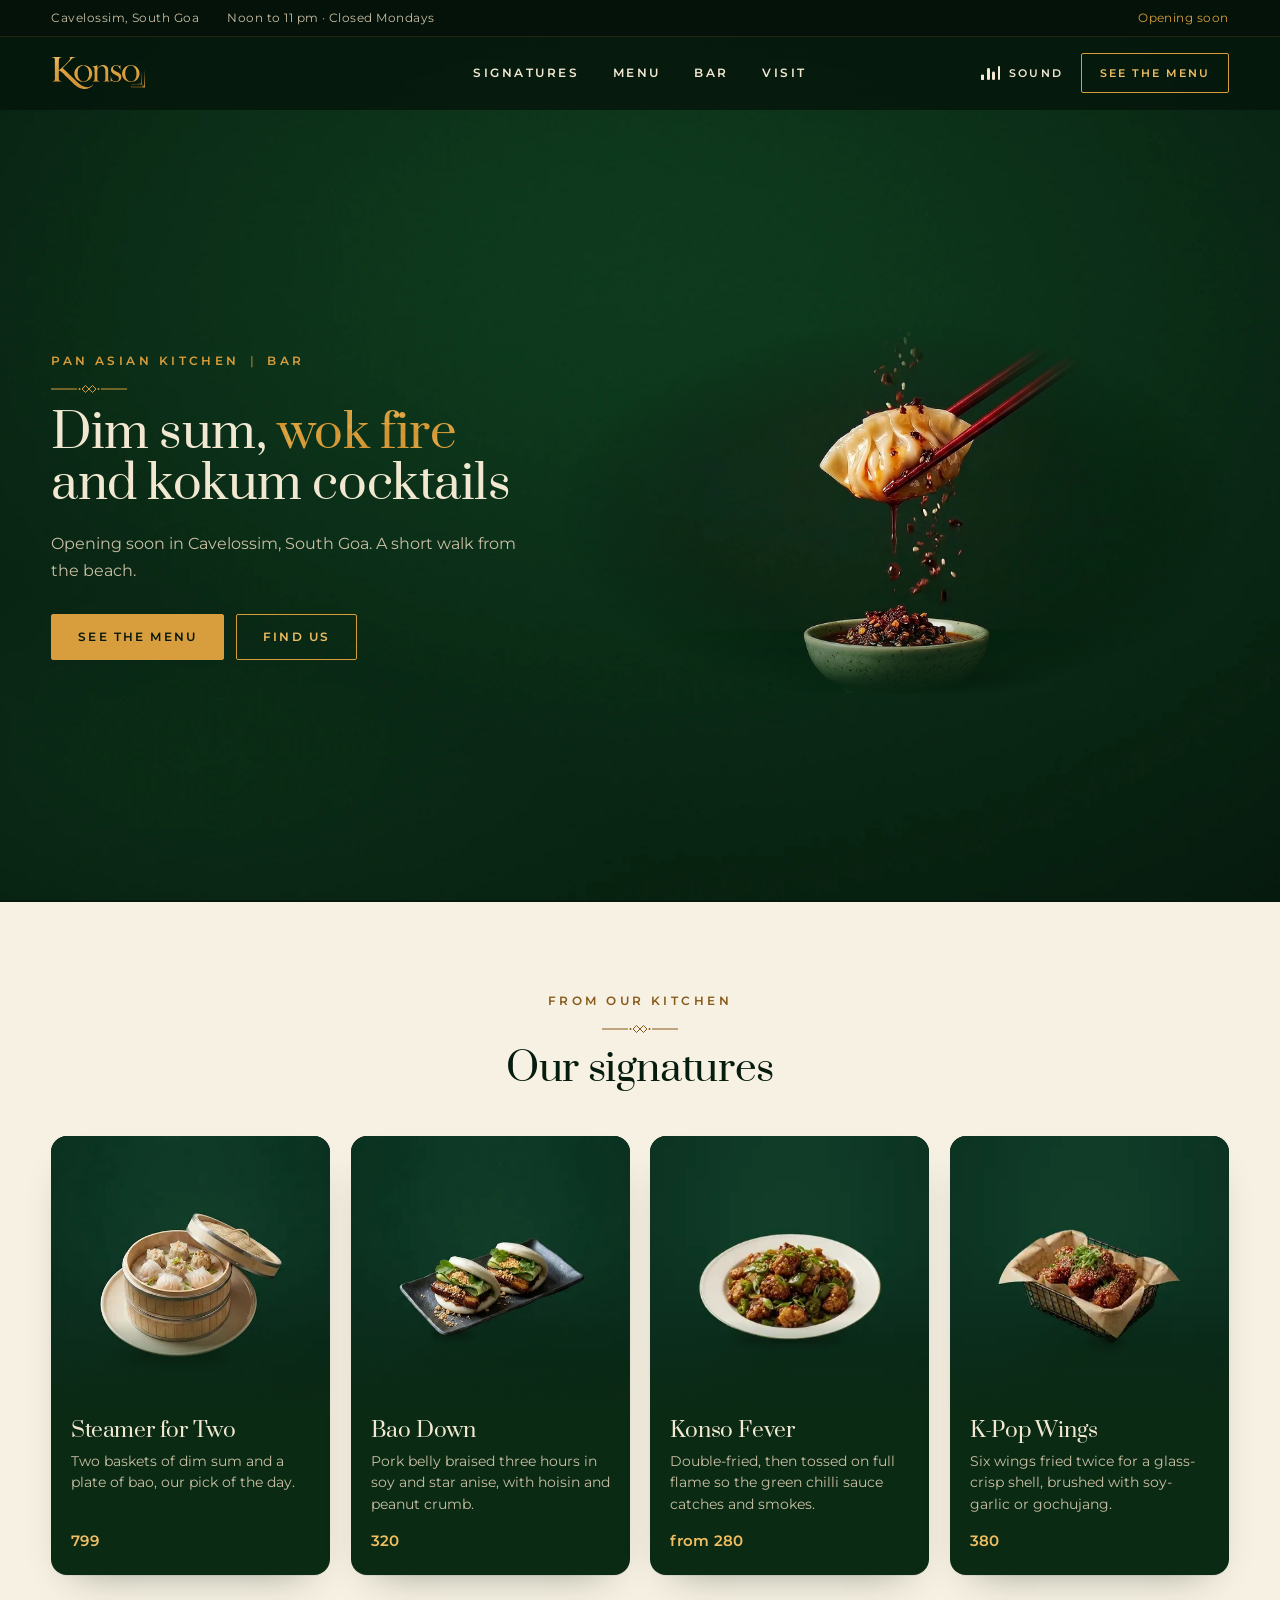
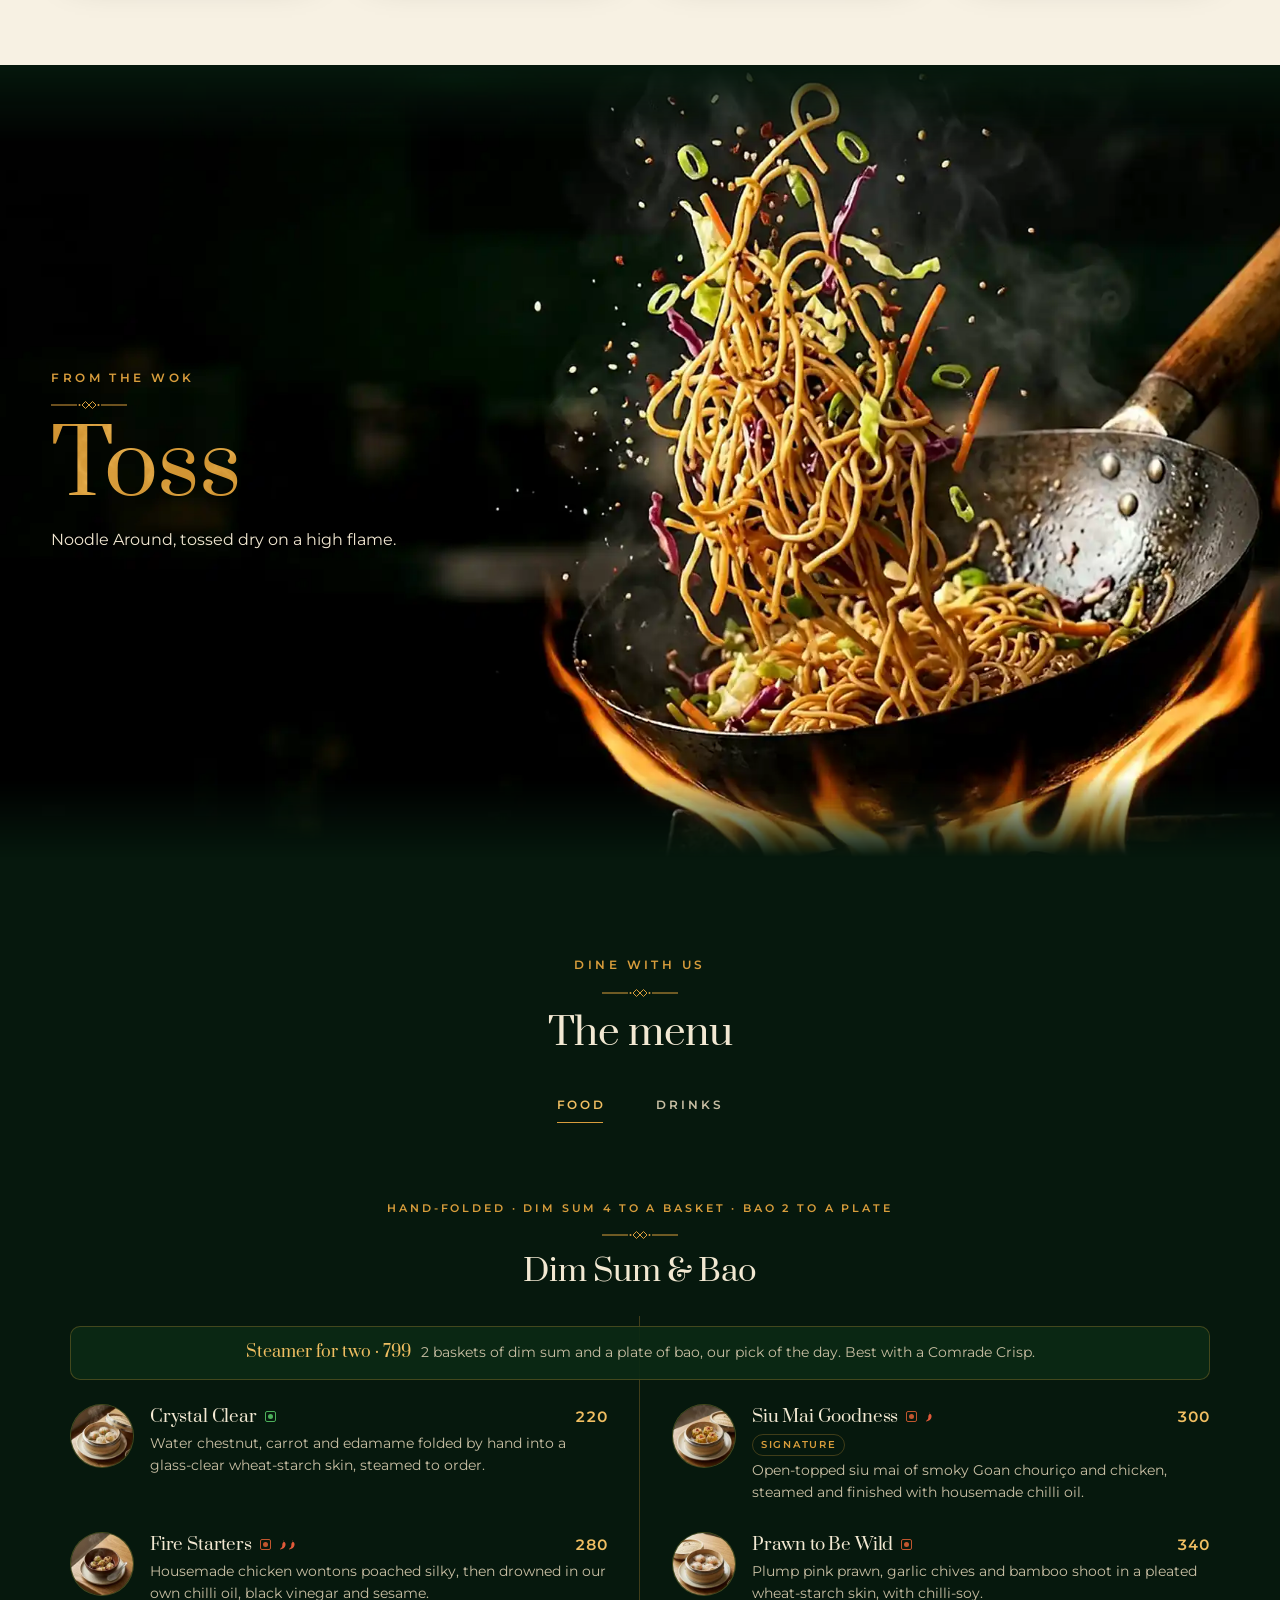
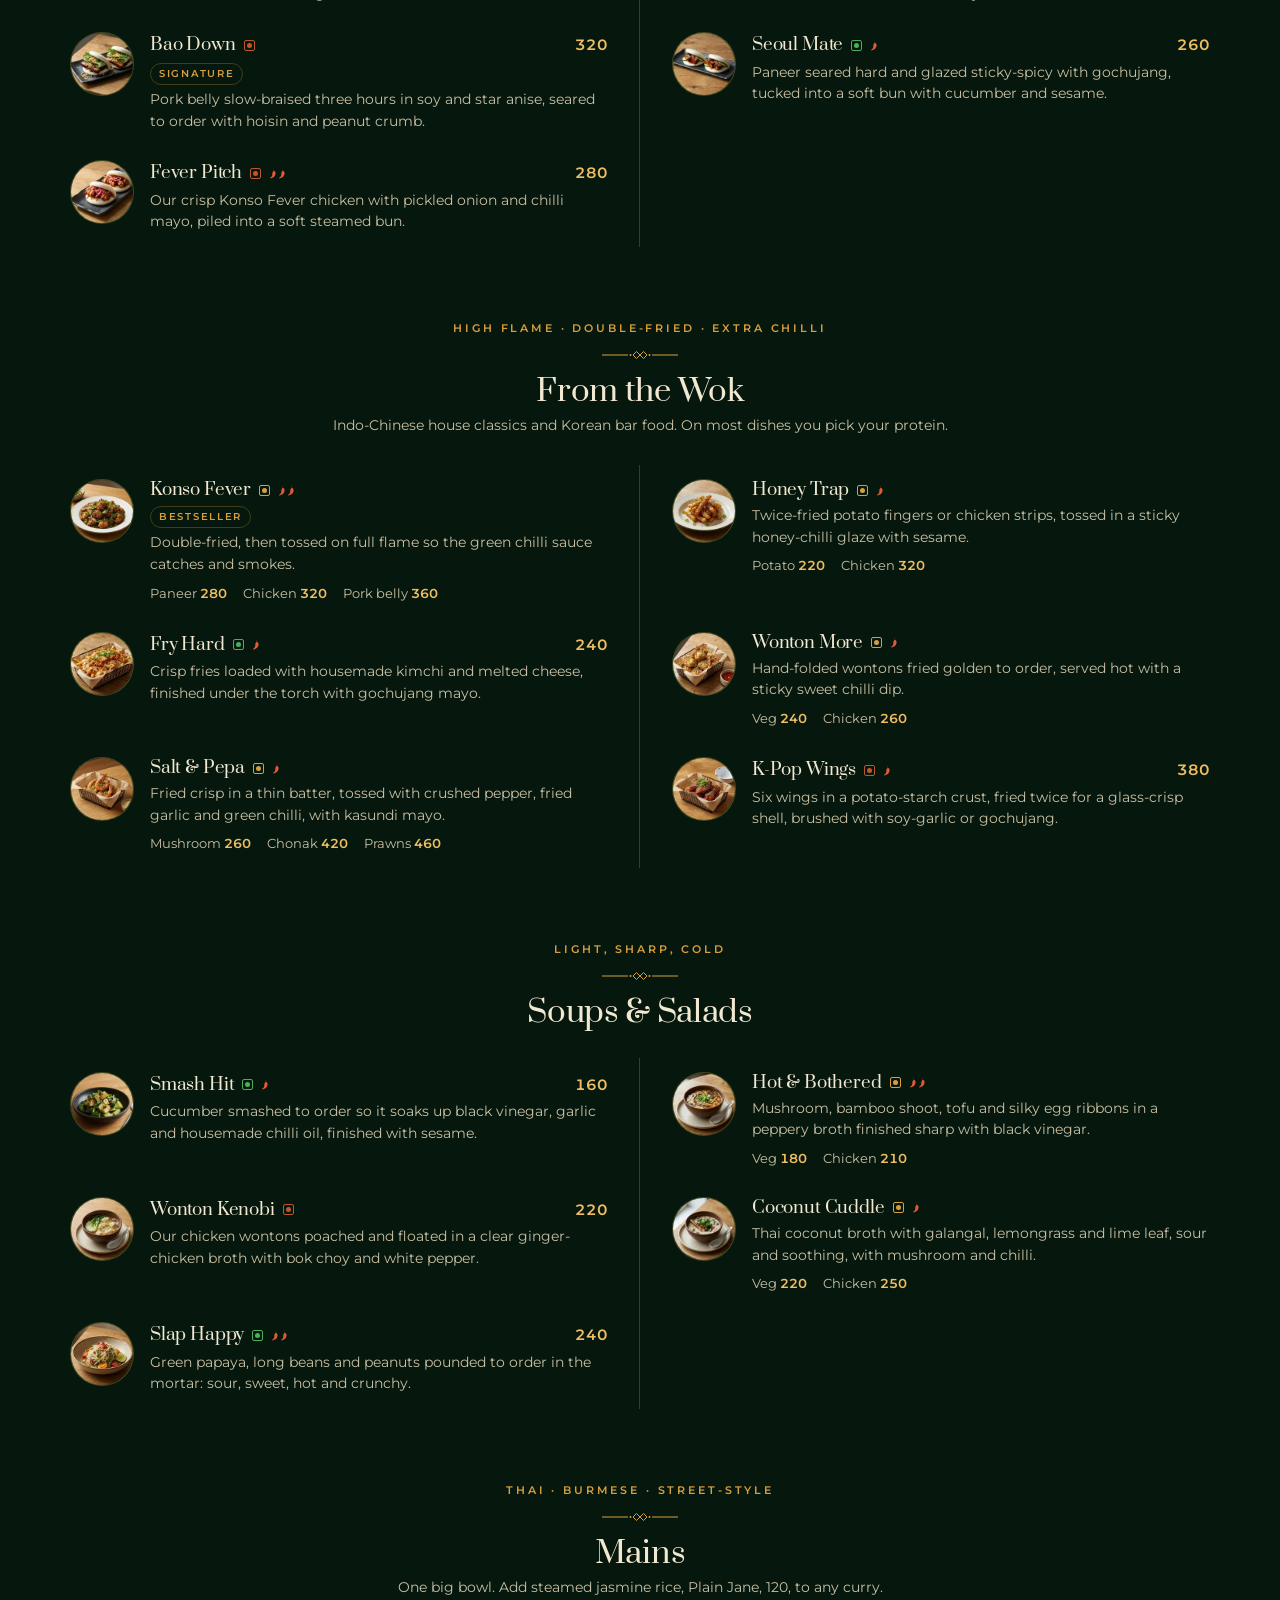
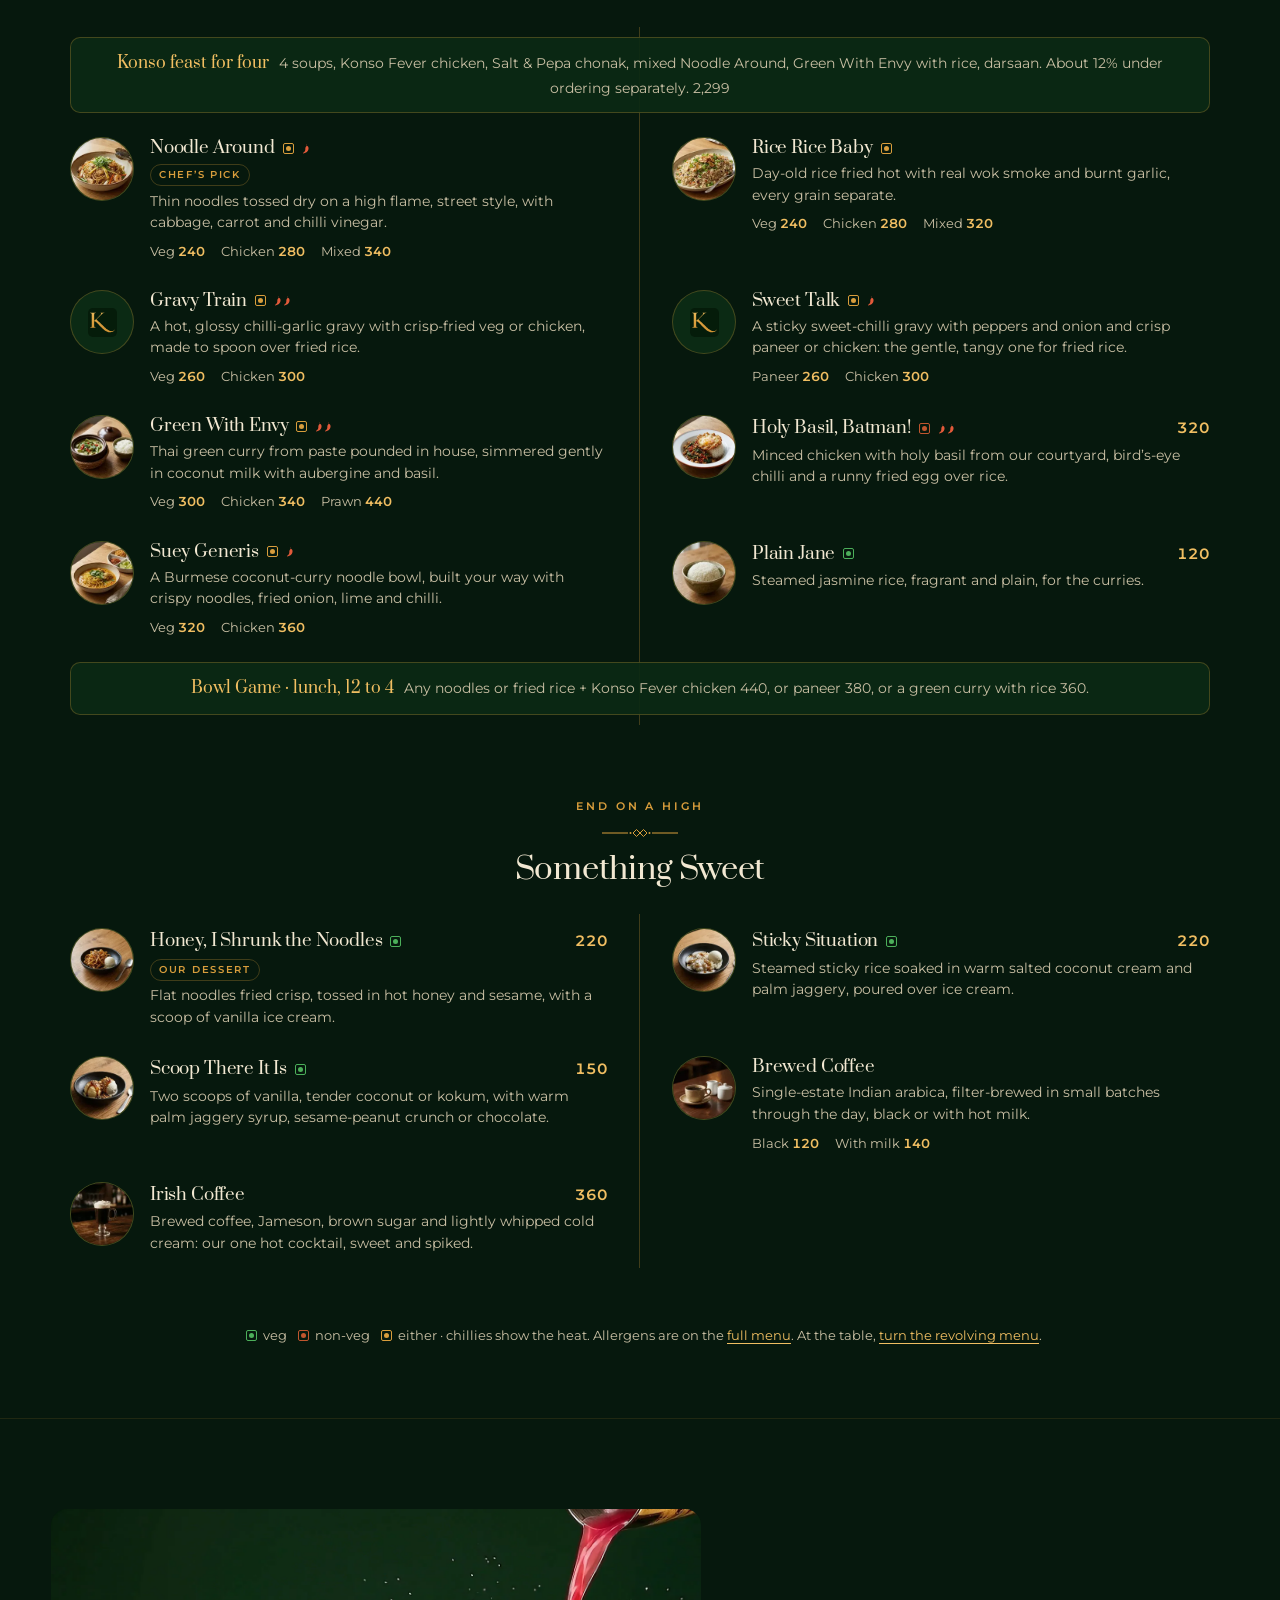
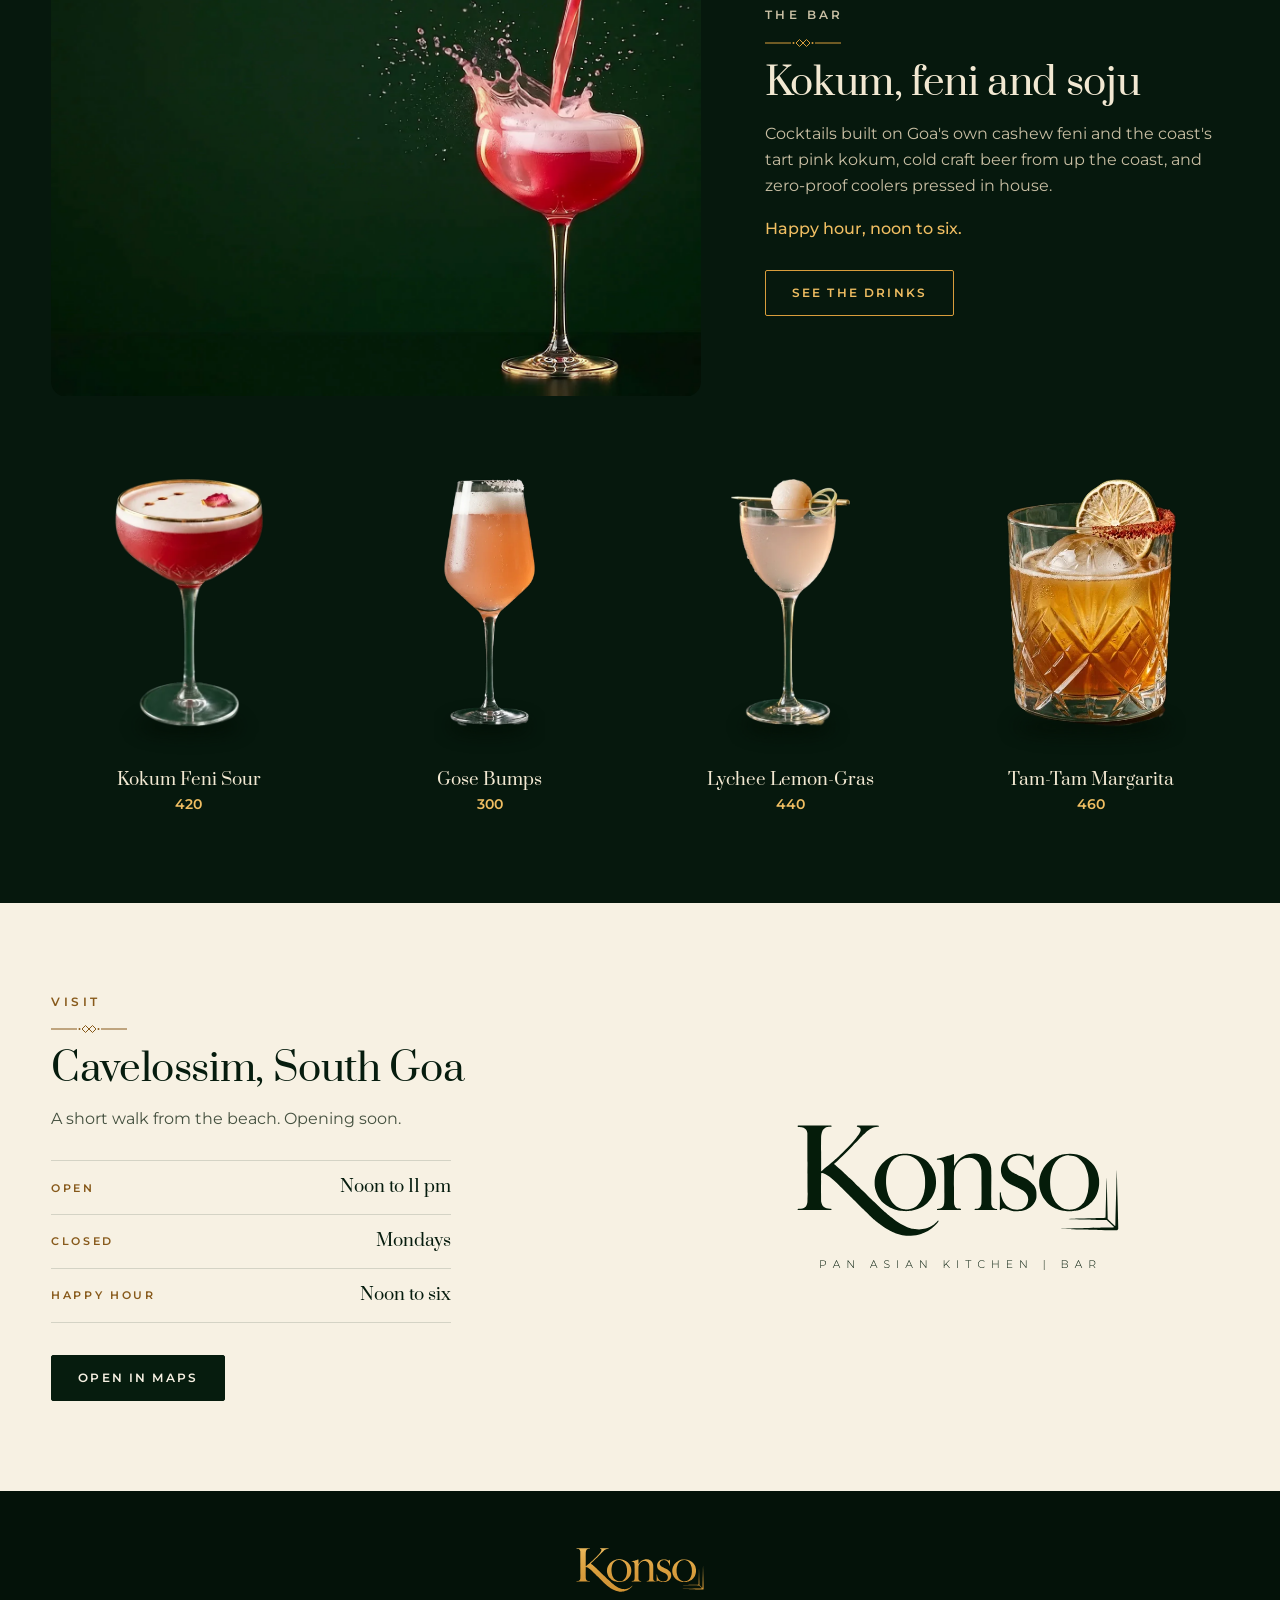
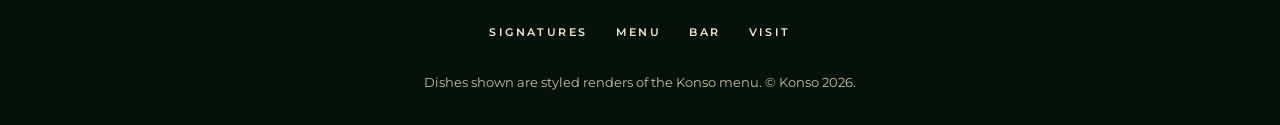
==== commit 9edfc544: "Restyle: classic restaurant layout in the logo's colours, smaller type, full priced menu Dark green " ====
--- a/index.html
+++ b/index.html
@@ -26,134 +26,163 @@
 <link rel="preload" href="assets/v2/fonts/Prata-Regular.woff2" as="font" type="font/woff2" crossorigin>
 <link rel="preload" href="assets/v2/img/hero-sm.webp" as="image" media="(max-width: 820px)">
 <link rel="preload" href="assets/v2/img/hero.webp" as="image" media="(min-width: 821px)">
-<link rel="stylesheet" href="assets/v2/konso.css?v=5">
+<link rel="stylesheet" href="assets/v2/konso.css?v=6">
 </head>
 <body>
-<a class="skip" href="#steam">Skip to the food</a>
+<a class="skip" href="#menu">Skip to the menu</a>
+
+<div class="strip">
+  <p><span>Cavelossim, South Goa</span><span>Noon to 11 pm · Closed Mondays</span></p>
+  <p class="strip__end">Opening soon</p>
+</div>
 
 <header class="bar" id="top">
   <a class="bar__mark" href="#top" aria-label="Konso, back to the top"><img src="assets/v2/brand/konso-wordmark-gold-tight.svg?v=4" alt="Konso" width="762" height="272"></a>
   <nav class="bar__links" aria-label="Sections">
-    <a href="#steam">Food</a><a href="#pour">Bar</a><a href="#find">Find us</a>
+    <a href="#signatures">Signatures</a><a href="#menu">Menu</a><a href="#bar">Bar</a><a href="#find">Visit</a>
   </nav>
-  <div class="bar__end"><button class="sound" type="button" aria-pressed="false" aria-label="Play music"><span class="sound__eq" aria-hidden="true"><i></i><i></i><i></i><i></i></span><span class="sound__label">Sound</span></button><a class="tab" href="https://singhgenics.github.io/Garden/menu/table/">Menu</a></div>
+  <div class="bar__end"><button class="sound" type="button" aria-pressed="false" aria-label="Play music"><span class="sound__eq" aria-hidden="true"><i></i><i></i><i></i><i></i></span><span class="sound__label">Sound</span></button><a class="btn btn--line" href="#menu">See the menu</a></div>
 </header>
 
 <main>
-  <!-- Hero: the opening look -->
+  <!-- Hero: words on the left, the dumpling on the right -->
   <section class="hero" aria-labelledby="hero-title">
-    <div class="hero__stage" data-depth="hero">
+    <div class="hero__text">
+      <p class="label">Pan Asian Kitchen <span aria-hidden="true">|</span> Bar</p>
+      <span class="orn orn--left" aria-hidden="true"></span>
+      <h1 class="hero__title" id="hero-title">Dim sum, <span class="foil">wok fire</span> and kokum cocktails</h1>
+      <p class="hero__lede">Opening soon in Cavelossim, South Goa. A short walk from the beach.</p>
+      <div class="hero__cta"><a class="btn" href="#menu">See the menu</a><a class="btn btn--line" href="#find">Find us</a></div>
+    </div>
+    <div class="hero__pic">
       <video class="hero__media" muted loop playsinline preload="auto" poster="assets/v2/img/hero-sm.webp" data-poster="assets/v2/img/hero.webp" data-src="assets/v2/video/hero.mp4" data-src-sm="assets/v2/video/hero-sm.mp4" aria-hidden="true"></video>
-    </div>
-    <h1 class="hero__title" id="hero-title">
-      <img class="hero__mark" src="assets/v2/brand/konso-wordmark-gold-tight.svg?v=4" alt="Konso" width="762" height="272">
-      <span class="hero__tag">Pan Asian Kitchen <span aria-hidden="true">|</span> Bar</span>
-    </h1>
-    <p class="hero__left">Opening soon<br>Cavelossim, South Goa</p>
-    <p class="hero__right">Noon to 11 pm<br>Closed Mondays</p>
-  </section>
-
-  <section class="poster" aria-labelledby="toss-t">
-    <video class="poster__media" muted loop playsinline preload="none" data-poster="assets/v2/img/wokstudio.webp?v=4" data-poster-sm="assets/v2/img/wokstudio-sm.webp?v=4" data-src="assets/v2/video/wokstudio.mp4?v=4" data-src-sm="assets/v2/video/wokstudio-sm.mp4?v=4" aria-hidden="true"></video>
-    <h2 class="poster__word foil" id="toss-t">Toss</h2>
-    <p class="poster__cap">Wok fire</p>
-  </section>
-
-  <!-- The line-up: one dish per screen, dropped in, ingredients burst around it -->
-  <section class="drops" id="steam" aria-labelledby="steam-title">
-    <div class="drops__stage">
-      <h2 class="drops__title" id="steam-title">The line-up</h2>
-    <article class="drop" aria-label="Steamer for two">
-      <div class="drop__stage">
-        <h3 class="drop__word foil">Steamer for two</h3>
-        <div class="drop__burst" aria-hidden="true"></div>
-        <div class="drop__media">
-          <img class="drop__dish" src="assets/v2/cut/steamer.webp?v=2" srcset="assets/v2/cut/steamer-720.webp?v=2 720w, assets/v2/cut/steamer.webp?v=2 1200w" sizes="(max-width: 820px) 92vw, 56vw" alt="Two bamboo steamers of siu mai and crystal dumplings" width="1200" height="900" loading="lazy" decoding="async">
-          <video class="drop__clip" muted loop playsinline preload="none" data-clip="assets/v2/video/steamer.mp4?v=2" data-poster="assets/v2/img/clip-steamer.webp?v=2" data-poster-sm="assets/v2/img/clip-steamer-sm.webp?v=2" aria-hidden="true"></video>
-        </div>
-      </div>
-    </article>
-    <article class="drop" aria-label="Bao Down">
-      <div class="drop__stage">
-        <h3 class="drop__word foil">Bao Down</h3>
-        <div class="drop__burst" aria-hidden="true"></div>
-        <div class="drop__media drop__media--wide">
-          <img class="drop__dish" src="assets/v2/cut/baodown.webp?v=2" srcset="assets/v2/cut/baodown-720.webp?v=2 720w, assets/v2/cut/baodown.webp?v=2 1200w" sizes="(max-width: 820px) 92vw, 56vw" alt="Two pork belly bao with cucumber and peanut crumb" width="1200" height="900" loading="lazy" decoding="async">
-          <video class="drop__clip" muted loop playsinline preload="none" data-clip="assets/v2/video/baodown.mp4?v=2" data-poster="assets/v2/img/clip-baodown.webp?v=2" data-poster-sm="assets/v2/img/clip-baodown-sm.webp?v=2" aria-hidden="true"></video>
-        </div>
-      </div>
-    </article>
-    <article class="drop" aria-label="Konso Fever">
-      <div class="drop__stage">
-        <h3 class="drop__word foil">Konso Fever</h3>
-        <div class="drop__burst" aria-hidden="true"></div>
-        <div class="drop__media drop__media--wide">
-          <img class="drop__dish" src="assets/v2/cut/fever.webp?v=2" srcset="assets/v2/cut/fever-720.webp?v=2 720w, assets/v2/cut/fever.webp?v=2 1200w" sizes="(max-width: 820px) 92vw, 56vw" alt="Konso Fever chicken tossed with green chillies" width="1200" height="900" loading="lazy" decoding="async">
-        </div>
-      </div>
-    </article>
-    <article class="drop" aria-label="K-Pop Wings">
-      <div class="drop__stage">
-        <h3 class="drop__word foil">K-Pop Wings</h3>
-        <div class="drop__burst" aria-hidden="true"></div>
-        <div class="drop__media">
-          <img class="drop__dish" src="assets/v2/cut/kpop.webp?v=2" srcset="assets/v2/cut/kpop-720.webp?v=2 720w, assets/v2/cut/kpop.webp?v=2 1200w" sizes="(max-width: 820px) 92vw, 56vw" alt="Korean fried wings in red gochujang glaze" width="1200" height="900" loading="lazy" decoding="async">
-        </div>
-      </div>
-    </article>
     </div>
   </section>
 
-
-
-
-
-  <section class="poster" aria-labelledby="pourw-t">
-    <video class="poster__media" muted loop playsinline preload="none" data-poster="assets/v2/img/kokumpour.webp" data-poster-sm="assets/v2/img/kokumpour-sm.webp" data-src="assets/v2/video/kokumpour.mp4" data-src-sm="assets/v2/video/kokumpour-sm.mp4" aria-hidden="true"></video>
-    <h2 class="poster__word foil" id="pourw-t">Pour</h2>
-    <p class="poster__cap">Kokum Feni Sour</p>
+  <!-- Signatures: four dark cards on cream -->
+  <section class="light sig" id="signatures" aria-labelledby="sig-title">
+    <header class="head">
+      <p class="label">From our kitchen</p>
+      <span class="orn" aria-hidden="true"></span>
+      <h2 id="sig-title">Our signatures</h2>
+    </header>
+    <div class="cards">
+      <article class="card">
+        <div class="card__pic">
+          <img src="assets/v2/img/clip-steamer.webp?v=2" srcset="assets/v2/img/clip-steamer-sm.webp?v=2 720w, assets/v2/img/clip-steamer.webp?v=2 1280w" sizes="(max-width: 820px) 80vw, 24vw" alt="Bamboo steamer of siu mai and crystal dumplings" width="1280" height="720" loading="lazy" decoding="async">
+          <video muted loop playsinline preload="none" data-src="assets/v2/video/steamer.mp4?v=2" aria-hidden="true"></video>
+        </div>
+        <div class="card__body"><h3>Steamer for Two</h3><p>Two baskets of dim sum and a plate of bao, our pick of the day.</p><p class="card__price" data-dish="Steamer for two">799</p></div>
+      </article>
+      <article class="card">
+        <div class="card__pic">
+          <img src="assets/v2/img/clip-baodown.webp?v=2" srcset="assets/v2/img/clip-baodown-sm.webp?v=2 720w, assets/v2/img/clip-baodown.webp?v=2 1280w" sizes="(max-width: 820px) 80vw, 24vw" alt="Two pork belly bao with cucumber and peanut crumb" width="1280" height="720" loading="lazy" decoding="async">
+          <video muted loop playsinline preload="none" data-src="assets/v2/video/baodown.mp4?v=2" aria-hidden="true"></video>
+        </div>
+        <div class="card__body"><h3>Bao Down</h3><p>Pork belly braised three hours in soy and star anise, with hoisin and peanut crumb.</p><p class="card__price" data-dish="Bao Down">320</p></div>
+      </article>
+      <article class="card">
+        <div class="card__pic">
+          <img src="assets/v2/img/card-fever.webp" srcset="assets/v2/img/card-fever-sm.webp 720w, assets/v2/img/card-fever.webp 1200w" sizes="(max-width: 820px) 80vw, 24vw" alt="Konso Fever chicken tossed with green chillies" width="1200" height="675" loading="lazy" decoding="async">
+        </div>
+        <div class="card__body"><h3>Konso Fever</h3><p>Double-fried, then tossed on full flame so the green chilli sauce catches and smokes.</p><p class="card__price" data-dish="Konso Fever">from 280</p></div>
+      </article>
+      <article class="card">
+        <div class="card__pic">
+          <img src="assets/v2/img/card-kpop.webp" srcset="assets/v2/img/card-kpop-sm.webp 720w, assets/v2/img/card-kpop.webp 1200w" sizes="(max-width: 820px) 80vw, 24vw" alt="Korean fried wings in a sticky glaze with sesame" width="1200" height="675" loading="lazy" decoding="async">
+        </div>
+        <div class="card__body"><h3>K-Pop Wings</h3><p>Six wings fried twice for a glass-crisp shell, brushed with soy-garlic or gochujang.</p><p class="card__price" data-dish="K-Pop Wings">380</p></div>
+      </article>
+    </div>
   </section>
 
-  <!-- The bar: four glasses, lit, in a line -->
-  <section class="pour" id="pour" aria-labelledby="pour-title">
-    <h2 class="pour__title" id="pour-title">The bar</h2>
+  <!-- The wok: one moment, full width -->
+  <section class="poster" aria-labelledby="toss-t">
+    <video class="poster__media" muted loop playsinline preload="none" data-poster="assets/v2/img/wokstudio.webp?v=4" data-poster-sm="assets/v2/img/wokstudio-sm.webp?v=4" data-src="assets/v2/video/wokstudio.mp4?v=4" data-src-sm="assets/v2/video/wokstudio-sm.mp4?v=4" aria-hidden="true"></video>
+    <div class="poster__text">
+      <p class="label">From the wok</p>
+      <span class="orn orn--left" aria-hidden="true"></span>
+      <h2 class="poster__word foil" id="toss-t">Toss</h2>
+      <p class="poster__cap">Noodle Around, tossed dry on a high flame.</p>
+    </div>
+  </section>
+
+  <!-- The menu: every dish and price, from the one menu (Garden/menu/build.py via src/menu-sync.py) -->
+  <section class="menu" id="menu" aria-labelledby="menu-title">
+    <header class="head">
+      <p class="label">Dine with us</p>
+      <span class="orn" aria-hidden="true"></span>
+      <h2 id="menu-title">The menu</h2>
+    </header>
+<!-- menu:start (written by src/menu-sync.py) -->
+<div class="mtabs" role="tablist" aria-label="Menu"><button class="mtab" role="tab" id="mt-food" aria-controls="mp-food" aria-selected="true" type="button">Food</button><button class="mtab" role="tab" id="mt-drinks" aria-controls="mp-drinks" aria-selected="false" tabindex="-1" type="button">Drinks</button></div>
+<div class="mpanel" id="mp-food" role="tabpanel" aria-labelledby="mt-food"><section class="msec" aria-labelledby="h-dim-sum-bao"><header class="msec__head"><p class="label">Hand-folded · dim sum 4 to a basket · bao 2 to a plate</p><span class="orn" aria-hidden="true"></span><h3 id="h-dim-sum-bao">Dim Sum &amp; Bao</h3></header><ul class="mlist"><li class="mi mi--note"><p><strong>Steamer for two · 799</strong> 2 baskets of dim sum and a plate of bao, our pick of the day. Best with a Comrade Crisp.</p></li><li class="mi"><img class="mi__img" src="assets/menu/thumb/crystal.webp" alt="" width="80" height="80" loading="lazy" decoding="async"><div class="mi__body"><div class="mi__top"><h4 class="mi__name">Crystal Clear<span class="diet diet-veg" title="Vegetarian"><span class="sr">Vegetarian</span></span></h4><p class="mi__price">220</p></div><p class="mi__desc">Water chestnut, carrot and edamame folded by hand into a glass-clear wheat-starch skin, steamed to order.</p></div></li><li class="mi"><img class="mi__img" src="assets/menu/thumb/siumai.webp" alt="" width="80" height="80" loading="lazy" decoding="async"><div class="mi__body"><div class="mi__top"><h4 class="mi__name">Siu Mai Goodness<span class="diet diet-nonveg" title="Non-vegetarian"><span class="sr">Non-vegetarian</span></span><span class="heat" title="Heat 1 of 3"><span class="sr">Heat 1 of 3</span><svg viewBox="0 0 12 16" aria-hidden="true"><path d="M7.5 1.2c.3 1-.1 1.8-.9 2.3 2.4.6 3.6 2.6 3.2 5.4-.5 3.3-3.3 6.1-7.6 6.5-.7.1-1-.6-.4-1 2.5-1.6 3.4-3.9 3.2-6.2-.1-1.6.6-3.2 2-4.1-.4-.6-.4-1.4.1-2 .2-.4.4-.6.4-.9z"/></svg></span></h4><p class="mi__price">300</p></div><span class="mi__tag">Signature</span><p class="mi__desc">Open-topped siu mai of smoky Goan chouriço and chicken, steamed and finished with housemade chilli oil.</p></div></li><li class="mi"><img class="mi__img" src="assets/menu/thumb/firestarters.webp" alt="" width="80" height="80" loading="lazy" decoding="async"><div class="mi__body"><div class="mi__top"><h4 class="mi__name">Fire Starters<span class="diet diet-nonveg" title="Non-vegetarian"><span class="sr">Non-vegetarian</span></span><span class="heat" title="Heat 2 of 3"><span class="sr">Heat 2 of 3</span><svg viewBox="0 0 12 16" aria-hidden="true"><path d="M7.5 1.2c.3 1-.1 1.8-.9 2.3 2.4.6 3.6 2.6 3.2 5.4-.5 3.3-3.3 6.1-7.6 6.5-.7.1-1-.6-.4-1 2.5-1.6 3.4-3.9 3.2-6.2-.1-1.6.6-3.2 2-4.1-.4-.6-.4-1.4.1-2 .2-.4.4-.6.4-.9z"/></svg><svg viewBox="0 0 12 16" aria-hidden="true"><path d="M7.5 1.2c.3 1-.1 1.8-.9 2.3 2.4.6 3.6 2.6 3.2 5.4-.5 3.3-3.3 6.1-7.6 6.5-.7.1-1-.6-.4-1 2.5-1.6 3.4-3.9 3.2-6.2-.1-1.6.6-3.2 2-4.1-.4-.6-.4-1.4.1-2 .2-.4.4-.6.4-.9z"/></svg></span></h4><p class="mi__price">280</p></div><p class="mi__desc">Housemade chicken wontons poached silky, then drowned in our own chilli oil, black vinegar and sesame.</p></div></li><li class="mi"><img class="mi__img" src="assets/menu/thumb/prawndump.webp" alt="" width="80" height="80" loading="lazy" decoding="async"><div class="mi__body"><div class="mi__top"><h4 class="mi__name">Prawn to Be Wild<span class="diet diet-nonveg" title="Non-vegetarian"><span class="sr">Non-vegetarian</span></span></h4><p class="mi__price">340</p></div><p class="mi__desc">Plump pink prawn, garlic chives and bamboo shoot in a pleated wheat-starch skin, with chilli-soy.</p></div></li><li class="mi"><img class="mi__img" src="assets/menu/thumb/baodown.webp" alt="" width="80" height="80" loading="lazy" decoding="async"><div class="mi__body"><div class="mi__top"><h4 class="mi__name">Bao Down<span class="diet diet-nonveg" title="Non-vegetarian"><span class="sr">Non-vegetarian</span></span></h4><p class="mi__price">320</p></div><span class="mi__tag">Signature</span><p class="mi__desc">Pork belly slow-braised three hours in soy and star anise, seared to order with hoisin and peanut crumb.</p></div></li><li class="mi"><img class="mi__img" src="assets/menu/thumb/seoulmate.webp" alt="" width="80" height="80" loading="lazy" decoding="async"><div class="mi__body"><div class="mi__top"><h4 class="mi__name">Seoul Mate<span class="diet diet-veg" title="Vegetarian"><span class="sr">Vegetarian</span></span><span class="heat" title="Heat 1 of 3"><span class="sr">Heat 1 of 3</span><svg viewBox="0 0 12 16" aria-hidden="true"><path d="M7.5 1.2c.3 1-.1 1.8-.9 2.3 2.4.6 3.6 2.6 3.2 5.4-.5 3.3-3.3 6.1-7.6 6.5-.7.1-1-.6-.4-1 2.5-1.6 3.4-3.9 3.2-6.2-.1-1.6.6-3.2 2-4.1-.4-.6-.4-1.4.1-2 .2-.4.4-.6.4-.9z"/></svg></span></h4><p class="mi__price">260</p></div><p class="mi__desc">Paneer seared hard and glazed sticky-spicy with gochujang, tucked into a soft bun with cucumber and sesame.</p></div></li><li class="mi"><img class="mi__img" src="assets/menu/thumb/feverpitch.webp" alt="" width="80" height="80" loading="lazy" decoding="async"><div class="mi__body"><div class="mi__top"><h4 class="mi__name">Fever Pitch<span class="diet diet-nonveg" title="Non-vegetarian"><span class="sr">Non-vegetarian</span></span><span class="heat" title="Heat 2 of 3"><span class="sr">Heat 2 of 3</span><svg viewBox="0 0 12 16" aria-hidden="true"><path d="M7.5 1.2c.3 1-.1 1.8-.9 2.3 2.4.6 3.6 2.6 3.2 5.4-.5 3.3-3.3 6.1-7.6 6.5-.7.1-1-.6-.4-1 2.5-1.6 3.4-3.9 3.2-6.2-.1-1.6.6-3.2 2-4.1-.4-.6-.4-1.4.1-2 .2-.4.4-.6.4-.9z"/></svg><svg viewBox="0 0 12 16" aria-hidden="true"><path d="M7.5 1.2c.3 1-.1 1.8-.9 2.3 2.4.6 3.6 2.6 3.2 5.4-.5 3.3-3.3 6.1-7.6 6.5-.7.1-1-.6-.4-1 2.5-1.6 3.4-3.9 3.2-6.2-.1-1.6.6-3.2 2-4.1-.4-.6-.4-1.4.1-2 .2-.4.4-.6.4-.9z"/></svg></span></h4><p class="mi__price">280</p></div><p class="mi__desc">Our crisp Konso Fever chicken with pickled onion and chilli mayo, piled into a soft steamed bun.</p></div></li></ul></section><section class="msec" aria-labelledby="h-from-the-wok"><header class="msec__head"><p class="label">High flame · double-fried · extra chilli</p><span class="orn" aria-hidden="true"></span><h3 id="h-from-the-wok">From the Wok</h3><p class="msec__lede">Indo-Chinese house classics and Korean bar food. On most dishes you pick your protein.</p></header><ul class="mlist"><li class="mi"><img class="mi__img" src="assets/menu/thumb/cabinfever.webp" alt="" width="80" height="80" loading="lazy" decoding="async"><div class="mi__body"><div class="mi__top"><h4 class="mi__name">Konso Fever<span class="diet diet-both" title="Veg or non-veg"><span class="sr">Veg or non-veg</span></span><span class="heat" title="Heat 2 of 3"><span class="sr">Heat 2 of 3</span><svg viewBox="0 0 12 16" aria-hidden="true"><path d="M7.5 1.2c.3 1-.1 1.8-.9 2.3 2.4.6 3.6 2.6 3.2 5.4-.5 3.3-3.3 6.1-7.6 6.5-.7.1-1-.6-.4-1 2.5-1.6 3.4-3.9 3.2-6.2-.1-1.6.6-3.2 2-4.1-.4-.6-.4-1.4.1-2 .2-.4.4-.6.4-.9z"/></svg><svg viewBox="0 0 12 16" aria-hidden="true"><path d="M7.5 1.2c.3 1-.1 1.8-.9 2.3 2.4.6 3.6 2.6 3.2 5.4-.5 3.3-3.3 6.1-7.6 6.5-.7.1-1-.6-.4-1 2.5-1.6 3.4-3.9 3.2-6.2-.1-1.6.6-3.2 2-4.1-.4-.6-.4-1.4.1-2 .2-.4.4-.6.4-.9z"/></svg></span></h4></div><span class="mi__tag">Bestseller</span><p class="mi__desc">Double-fried, then tossed on full flame so the green chilli sauce catches and smokes.</p><p class="mi__opts"><span>Paneer <b>280</b></span><span>Chicken <b>320</b></span><span>Pork belly <b>360</b></span></p></div></li><li class="mi"><img class="mi__img" src="assets/menu/thumb/honeytrap.webp" alt="" width="80" height="80" loading="lazy" decoding="async"><div class="mi__body"><div class="mi__top"><h4 class="mi__name">Honey Trap<span class="diet diet-both" title="Veg or non-veg"><span class="sr">Veg or non-veg</span></span><span class="heat" title="Heat 1 of 3"><span class="sr">Heat 1 of 3</span><svg viewBox="0 0 12 16" aria-hidden="true"><path d="M7.5 1.2c.3 1-.1 1.8-.9 2.3 2.4.6 3.6 2.6 3.2 5.4-.5 3.3-3.3 6.1-7.6 6.5-.7.1-1-.6-.4-1 2.5-1.6 3.4-3.9 3.2-6.2-.1-1.6.6-3.2 2-4.1-.4-.6-.4-1.4.1-2 .2-.4.4-.6.4-.9z"/></svg></span></h4></div><p class="mi__desc">Twice-fried potato fingers or chicken strips, tossed in a sticky honey-chilli glaze with sesame.</p><p class="mi__opts"><span>Potato <b>220</b></span><span>Chicken <b>320</b></span></p></div></li><li class="mi"><img class="mi__img" src="assets/menu/thumb/fryhard.webp" alt="" width="80" height="80" loading="lazy" decoding="async"><div class="mi__body"><div class="mi__top"><h4 class="mi__name">Fry Hard<span class="diet diet-veg" title="Vegetarian"><span class="sr">Vegetarian</span></span><span class="heat" title="Heat 1 of 3"><span class="sr">Heat 1 of 3</span><svg viewBox="0 0 12 16" aria-hidden="true"><path d="M7.5 1.2c.3 1-.1 1.8-.9 2.3 2.4.6 3.6 2.6 3.2 5.4-.5 3.3-3.3 6.1-7.6 6.5-.7.1-1-.6-.4-1 2.5-1.6 3.4-3.9 3.2-6.2-.1-1.6.6-3.2 2-4.1-.4-.6-.4-1.4.1-2 .2-.4.4-.6.4-.9z"/></svg></span></h4><p class="mi__price">240</p></div><p class="mi__desc">Crisp fries loaded with housemade kimchi and melted cheese, finished under the torch with gochujang mayo.</p></div></li><li class="mi"><img class="mi__img" src="assets/menu/thumb/wontonmore.webp" alt="" width="80" height="80" loading="lazy" decoding="async"><div class="mi__body"><div class="mi__top"><h4 class="mi__name">Wonton More<span class="diet diet-both" title="Veg or non-veg"><span class="sr">Veg or non-veg</span></span><span class="heat" title="Heat 1 of 3"><span class="sr">Heat 1 of 3</span><svg viewBox="0 0 12 16" aria-hidden="true"><path d="M7.5 1.2c.3 1-.1 1.8-.9 2.3 2.4.6 3.6 2.6 3.2 5.4-.5 3.3-3.3 6.1-7.6 6.5-.7.1-1-.6-.4-1 2.5-1.6 3.4-3.9 3.2-6.2-.1-1.6.6-3.2 2-4.1-.4-.6-.4-1.4.1-2 .2-.4.4-.6.4-.9z"/></svg></span></h4></div><p class="mi__desc">Hand-folded wontons fried golden to order, served hot with a sticky sweet chilli dip.</p><p class="mi__opts"><span>Veg <b>240</b></span><span>Chicken <b>260</b></span></p></div></li><li class="mi"><img class="mi__img" src="assets/menu/thumb/saltpepa.webp" alt="" width="80" height="80" loading="lazy" decoding="async"><div class="mi__body"><div class="mi__top"><h4 class="mi__name">Salt &amp; Pepa<span class="diet diet-both" title="Veg or non-veg"><span class="sr">Veg or non-veg</span></span><span class="heat" title="Heat 1 of 3"><span class="sr">Heat 1 of 3</span><svg viewBox="0 0 12 16" aria-hidden="true"><path d="M7.5 1.2c.3 1-.1 1.8-.9 2.3 2.4.6 3.6 2.6 3.2 5.4-.5 3.3-3.3 6.1-7.6 6.5-.7.1-1-.6-.4-1 2.5-1.6 3.4-3.9 3.2-6.2-.1-1.6.6-3.2 2-4.1-.4-.6-.4-1.4.1-2 .2-.4.4-.6.4-.9z"/></svg></span></h4></div><p class="mi__desc">Fried crisp in a thin batter, tossed with crushed pepper, fried garlic and green chilli, with kasundi mayo.</p><p class="mi__opts"><span>Mushroom <b>260</b></span><span>Chonak <b>420</b></span><span>Prawns <b>460</b></span></p></div></li><li class="mi"><img class="mi__img" src="assets/menu/thumb/kpop.webp" alt="" width="80" height="80" loading="lazy" decoding="async"><div class="mi__body"><div class="mi__top"><h4 class="mi__name">K-Pop Wings<span class="diet diet-nonveg" title="Non-vegetarian"><span class="sr">Non-vegetarian</span></span><span class="heat" title="Heat 1 of 3"><span class="sr">Heat 1 of 3</span><svg viewBox="0 0 12 16" aria-hidden="true"><path d="M7.5 1.2c.3 1-.1 1.8-.9 2.3 2.4.6 3.6 2.6 3.2 5.4-.5 3.3-3.3 6.1-7.6 6.5-.7.1-1-.6-.4-1 2.5-1.6 3.4-3.9 3.2-6.2-.1-1.6.6-3.2 2-4.1-.4-.6-.4-1.4.1-2 .2-.4.4-.6.4-.9z"/></svg></span></h4><p class="mi__price">380</p></div><p class="mi__desc">Six wings in a potato-starch crust, fried twice for a glass-crisp shell, brushed with soy-garlic or gochujang.</p></div></li></ul></section><section class="msec" aria-labelledby="h-soups-salads"><header class="msec__head"><p class="label">Light, sharp, cold</p><span class="orn" aria-hidden="true"></span><h3 id="h-soups-salads">Soups &amp; Salads</h3></header><ul class="mlist"><li class="mi"><img class="mi__img" src="assets/menu/thumb/smashhit.webp" alt="" width="80" height="80" loading="lazy" decoding="async"><div class="mi__body"><div class="mi__top"><h4 class="mi__name">Smash Hit<span class="diet diet-veg" title="Vegetarian"><span class="sr">Vegetarian</span></span><span class="heat" title="Heat 1 of 3"><span class="sr">Heat 1 of 3</span><svg viewBox="0 0 12 16" aria-hidden="true"><path d="M7.5 1.2c.3 1-.1 1.8-.9 2.3 2.4.6 3.6 2.6 3.2 5.4-.5 3.3-3.3 6.1-7.6 6.5-.7.1-1-.6-.4-1 2.5-1.6 3.4-3.9 3.2-6.2-.1-1.6.6-3.2 2-4.1-.4-.6-.4-1.4.1-2 .2-.4.4-.6.4-.9z"/></svg></span></h4><p class="mi__price">160</p></div><p class="mi__desc">Cucumber smashed to order so it soaks up black vinegar, garlic and housemade chilli oil, finished with sesame.</p></div></li><li class="mi"><img class="mi__img" src="assets/menu/thumb/hotsour.webp" alt="" width="80" height="80" loading="lazy" decoding="async"><div class="mi__body"><div class="mi__top"><h4 class="mi__name">Hot &amp; Bothered<span class="diet diet-both" title="Veg or non-veg"><span class="sr">Veg or non-veg</span></span><span class="heat" title="Heat 2 of 3"><span class="sr">Heat 2 of 3</span><svg viewBox="0 0 12 16" aria-hidden="true"><path d="M7.5 1.2c.3 1-.1 1.8-.9 2.3 2.4.6 3.6 2.6 3.2 5.4-.5 3.3-3.3 6.1-7.6 6.5-.7.1-1-.6-.4-1 2.5-1.6 3.4-3.9 3.2-6.2-.1-1.6.6-3.2 2-4.1-.4-.6-.4-1.4.1-2 .2-.4.4-.6.4-.9z"/></svg><svg viewBox="0 0 12 16" aria-hidden="true"><path d="M7.5 1.2c.3 1-.1 1.8-.9 2.3 2.4.6 3.6 2.6 3.2 5.4-.5 3.3-3.3 6.1-7.6 6.5-.7.1-1-.6-.4-1 2.5-1.6 3.4-3.9 3.2-6.2-.1-1.6.6-3.2 2-4.1-.4-.6-.4-1.4.1-2 .2-.4.4-.6.4-.9z"/></svg></span></h4></div><p class="mi__desc">Mushroom, bamboo shoot, tofu and silky egg ribbons in a peppery broth finished sharp with black vinegar.</p><p class="mi__opts"><span>Veg <b>180</b></span><span>Chicken <b>210</b></span></p></div></li><li class="mi"><img class="mi__img" src="assets/menu/thumb/wonton.webp" alt="" width="80" height="80" loading="lazy" decoding="async"><div class="mi__body"><div class="mi__top"><h4 class="mi__name">Wonton Kenobi<span class="diet diet-nonveg" title="Non-vegetarian"><span class="sr">Non-vegetarian</span></span></h4><p class="mi__price">220</p></div><p class="mi__desc">Our chicken wontons poached and floated in a clear ginger-chicken broth with bok choy and white pepper.</p></div></li><li class="mi"><img class="mi__img" src="assets/menu/thumb/tomkha.webp" alt="" width="80" height="80" loading="lazy" decoding="async"><div class="mi__body"><div class="mi__top"><h4 class="mi__name">Coconut Cuddle<span class="diet diet-both" title="Veg or non-veg"><span class="sr">Veg or non-veg</span></span><span class="heat" title="Heat 1 of 3"><span class="sr">Heat 1 of 3</span><svg viewBox="0 0 12 16" aria-hidden="true"><path d="M7.5 1.2c.3 1-.1 1.8-.9 2.3 2.4.6 3.6 2.6 3.2 5.4-.5 3.3-3.3 6.1-7.6 6.5-.7.1-1-.6-.4-1 2.5-1.6 3.4-3.9 3.2-6.2-.1-1.6.6-3.2 2-4.1-.4-.6-.4-1.4.1-2 .2-.4.4-.6.4-.9z"/></svg></span></h4></div><p class="mi__desc">Thai coconut broth with galangal, lemongrass and lime leaf, sour and soothing, with mushroom and chilli.</p><p class="mi__opts"><span>Veg <b>220</b></span><span>Chicken <b>250</b></span></p></div></li><li class="mi"><img class="mi__img" src="assets/menu/thumb/slaphappy.webp" alt="" width="80" height="80" loading="lazy" decoding="async"><div class="mi__body"><div class="mi__top"><h4 class="mi__name">Slap Happy<span class="diet diet-veg" title="Vegetarian"><span class="sr">Vegetarian</span></span><span class="heat" title="Heat 2 of 3"><span class="sr">Heat 2 of 3</span><svg viewBox="0 0 12 16" aria-hidden="true"><path d="M7.5 1.2c.3 1-.1 1.8-.9 2.3 2.4.6 3.6 2.6 3.2 5.4-.5 3.3-3.3 6.1-7.6 6.5-.7.1-1-.6-.4-1 2.5-1.6 3.4-3.9 3.2-6.2-.1-1.6.6-3.2 2-4.1-.4-.6-.4-1.4.1-2 .2-.4.4-.6.4-.9z"/></svg><svg viewBox="0 0 12 16" aria-hidden="true"><path d="M7.5 1.2c.3 1-.1 1.8-.9 2.3 2.4.6 3.6 2.6 3.2 5.4-.5 3.3-3.3 6.1-7.6 6.5-.7.1-1-.6-.4-1 2.5-1.6 3.4-3.9 3.2-6.2-.1-1.6.6-3.2 2-4.1-.4-.6-.4-1.4.1-2 .2-.4.4-.6.4-.9z"/></svg></span></h4><p class="mi__price">240</p></div><p class="mi__desc">Green papaya, long beans and peanuts pounded to order in the mortar: sour, sweet, hot and crunchy.</p></div></li></ul></section><section class="msec" aria-labelledby="h-mains"><header class="msec__head"><p class="label">Thai · Burmese · street-style</p><span class="orn" aria-hidden="true"></span><h3 id="h-mains">Mains</h3><p class="msec__lede">One big bowl. Add steamed jasmine rice, Plain Jane, 120, to any curry.</p></header><ul class="mlist"><li class="mi mi--note"><p><strong>Konso feast for four</strong> 4 soups, Konso Fever chicken, Salt &amp; Pepa chonak, mixed Noodle Around, Green With Envy with rice, darsaan. About 12% under ordering separately. 2,299</p></li><li class="mi"><img class="mi__img" src="assets/menu/thumb/noodlearound.webp" alt="" width="80" height="80" loading="lazy" decoding="async"><div class="mi__body"><div class="mi__top"><h4 class="mi__name">Noodle Around<span class="diet diet-both" title="Veg or non-veg"><span class="sr">Veg or non-veg</span></span><span class="heat" title="Heat 1 of 3"><span class="sr">Heat 1 of 3</span><svg viewBox="0 0 12 16" aria-hidden="true"><path d="M7.5 1.2c.3 1-.1 1.8-.9 2.3 2.4.6 3.6 2.6 3.2 5.4-.5 3.3-3.3 6.1-7.6 6.5-.7.1-1-.6-.4-1 2.5-1.6 3.4-3.9 3.2-6.2-.1-1.6.6-3.2 2-4.1-.4-.6-.4-1.4.1-2 .2-.4.4-.6.4-.9z"/></svg></span></h4></div><span class="mi__tag">Chef’s pick</span><p class="mi__desc">Thin noodles tossed dry on a high flame, street style, with cabbage, carrot and chilli vinegar.</p><p class="mi__opts"><span>Veg <b>240</b></span><span>Chicken <b>280</b></span><span>Mixed <b>340</b></span></p></div></li><li class="mi"><img class="mi__img" src="assets/menu/thumb/ricebaby.webp" alt="" width="80" height="80" loading="lazy" decoding="async"><div class="mi__body"><div class="mi__top"><h4 class="mi__name">Rice Rice Baby<span class="diet diet-both" title="Veg or non-veg"><span class="sr">Veg or non-veg</span></span></h4></div><p class="mi__desc">Day-old rice fried hot with real wok smoke and burnt garlic, every grain separate.</p><p class="mi__opts"><span>Veg <b>240</b></span><span>Chicken <b>280</b></span><span>Mixed <b>320</b></span></p></div></li><li class="mi"><span class="mi__img mi__img--k" aria-hidden="true"></span><div class="mi__body"><div class="mi__top"><h4 class="mi__name">Gravy Train<span class="diet diet-both" title="Veg or non-veg"><span class="sr">Veg or non-veg</span></span><span class="heat" title="Heat 2 of 3"><span class="sr">Heat 2 of 3</span><svg viewBox="0 0 12 16" aria-hidden="true"><path d="M7.5 1.2c.3 1-.1 1.8-.9 2.3 2.4.6 3.6 2.6 3.2 5.4-.5 3.3-3.3 6.1-7.6 6.5-.7.1-1-.6-.4-1 2.5-1.6 3.4-3.9 3.2-6.2-.1-1.6.6-3.2 2-4.1-.4-.6-.4-1.4.1-2 .2-.4.4-.6.4-.9z"/></svg><svg viewBox="0 0 12 16" aria-hidden="true"><path d="M7.5 1.2c.3 1-.1 1.8-.9 2.3 2.4.6 3.6 2.6 3.2 5.4-.5 3.3-3.3 6.1-7.6 6.5-.7.1-1-.6-.4-1 2.5-1.6 3.4-3.9 3.2-6.2-.1-1.6.6-3.2 2-4.1-.4-.6-.4-1.4.1-2 .2-.4.4-.6.4-.9z"/></svg></span></h4></div><p class="mi__desc">A hot, glossy chilli-garlic gravy with crisp-fried veg or chicken, made to spoon over fried rice.</p><p class="mi__opts"><span>Veg <b>260</b></span><span>Chicken <b>300</b></span></p></div></li><li class="mi"><span class="mi__img mi__img--k" aria-hidden="true"></span><div class="mi__body"><div class="mi__top"><h4 class="mi__name">Sweet Talk<span class="diet diet-both" title="Veg or non-veg"><span class="sr">Veg or non-veg</span></span><span class="heat" title="Heat 1 of 3"><span class="sr">Heat 1 of 3</span><svg viewBox="0 0 12 16" aria-hidden="true"><path d="M7.5 1.2c.3 1-.1 1.8-.9 2.3 2.4.6 3.6 2.6 3.2 5.4-.5 3.3-3.3 6.1-7.6 6.5-.7.1-1-.6-.4-1 2.5-1.6 3.4-3.9 3.2-6.2-.1-1.6.6-3.2 2-4.1-.4-.6-.4-1.4.1-2 .2-.4.4-.6.4-.9z"/></svg></span></h4></div><p class="mi__desc">A sticky sweet-chilli gravy with peppers and onion and crisp paneer or chicken: the gentle, tangy one for fried rice.</p><p class="mi__opts"><span>Paneer <b>260</b></span><span>Chicken <b>300</b></span></p></div></li><li class="mi"><img class="mi__img" src="assets/menu/thumb/greencurry.webp" alt="" width="80" height="80" loading="lazy" decoding="async"><div class="mi__body"><div class="mi__top"><h4 class="mi__name">Green With Envy<span class="diet diet-both" title="Veg or non-veg"><span class="sr">Veg or non-veg</span></span><span class="heat" title="Heat 2 of 3"><span class="sr">Heat 2 of 3</span><svg viewBox="0 0 12 16" aria-hidden="true"><path d="M7.5 1.2c.3 1-.1 1.8-.9 2.3 2.4.6 3.6 2.6 3.2 5.4-.5 3.3-3.3 6.1-7.6 6.5-.7.1-1-.6-.4-1 2.5-1.6 3.4-3.9 3.2-6.2-.1-1.6.6-3.2 2-4.1-.4-.6-.4-1.4.1-2 .2-.4.4-.6.4-.9z"/></svg><svg viewBox="0 0 12 16" aria-hidden="true"><path d="M7.5 1.2c.3 1-.1 1.8-.9 2.3 2.4.6 3.6 2.6 3.2 5.4-.5 3.3-3.3 6.1-7.6 6.5-.7.1-1-.6-.4-1 2.5-1.6 3.4-3.9 3.2-6.2-.1-1.6.6-3.2 2-4.1-.4-.6-.4-1.4.1-2 .2-.4.4-.6.4-.9z"/></svg></span></h4></div><p class="mi__desc">Thai green curry from paste pounded in house, simmered gently in coconut milk with aubergine and basil.</p><p class="mi__opts"><span>Veg <b>300</b></span><span>Chicken <b>340</b></span><span>Prawn <b>440</b></span></p></div></li><li class="mi"><img class="mi__img" src="assets/menu/thumb/holybasil.webp" alt="" width="80" height="80" loading="lazy" decoding="async"><div class="mi__body"><div class="mi__top"><h4 class="mi__name">Holy Basil, Batman!<span class="diet diet-nonveg" title="Non-vegetarian"><span class="sr">Non-vegetarian</span></span><span class="heat" title="Heat 2 of 3"><span class="sr">Heat 2 of 3</span><svg viewBox="0 0 12 16" aria-hidden="true"><path d="M7.5 1.2c.3 1-.1 1.8-.9 2.3 2.4.6 3.6 2.6 3.2 5.4-.5 3.3-3.3 6.1-7.6 6.5-.7.1-1-.6-.4-1 2.5-1.6 3.4-3.9 3.2-6.2-.1-1.6.6-3.2 2-4.1-.4-.6-.4-1.4.1-2 .2-.4.4-.6.4-.9z"/></svg><svg viewBox="0 0 12 16" aria-hidden="true"><path d="M7.5 1.2c.3 1-.1 1.8-.9 2.3 2.4.6 3.6 2.6 3.2 5.4-.5 3.3-3.3 6.1-7.6 6.5-.7.1-1-.6-.4-1 2.5-1.6 3.4-3.9 3.2-6.2-.1-1.6.6-3.2 2-4.1-.4-.6-.4-1.4.1-2 .2-.4.4-.6.4-.9z"/></svg></span></h4><p class="mi__price">320</p></div><p class="mi__desc">Minced chicken with holy basil from our courtyard, bird’s-eye chilli and a runny fried egg over rice.</p></div></li><li class="mi"><img class="mi__img" src="assets/menu/thumb/khaosuey.webp" alt="" width="80" height="80" loading="lazy" decoding="async"><div class="mi__body"><div class="mi__top"><h4 class="mi__name">Suey Generis<span class="diet diet-both" title="Veg or non-veg"><span class="sr">Veg or non-veg</span></span><span class="heat" title="Heat 1 of 3"><span class="sr">Heat 1 of 3</span><svg viewBox="0 0 12 16" aria-hidden="true"><path d="M7.5 1.2c.3 1-.1 1.8-.9 2.3 2.4.6 3.6 2.6 3.2 5.4-.5 3.3-3.3 6.1-7.6 6.5-.7.1-1-.6-.4-1 2.5-1.6 3.4-3.9 3.2-6.2-.1-1.6.6-3.2 2-4.1-.4-.6-.4-1.4.1-2 .2-.4.4-.6.4-.9z"/></svg></span></h4></div><p class="mi__desc">A Burmese coconut-curry noodle bowl, built your way with crispy noodles, fried onion, lime and chilli.</p><p class="mi__opts"><span>Veg <b>320</b></span><span>Chicken <b>360</b></span></p></div></li><li class="mi"><img class="mi__img" src="assets/menu/thumb/plainjane.webp" alt="" width="80" height="80" loading="lazy" decoding="async"><div class="mi__body"><div class="mi__top"><h4 class="mi__name">Plain Jane<span class="diet diet-veg" title="Vegetarian"><span class="sr">Vegetarian</span></span></h4><p class="mi__price">120</p></div><p class="mi__desc">Steamed jasmine rice, fragrant and plain, for the curries.</p></div></li><li class="mi mi--note"><p><strong>Bowl Game · lunch, 12 to 4</strong> Any noodles or fried rice + Konso Fever chicken 440, or paneer 380, or a green curry with rice 360.</p></li></ul></section><section class="msec" aria-labelledby="h-something-sweet"><header class="msec__head"><p class="label">End on a high</p><span class="orn" aria-hidden="true"></span><h3 id="h-something-sweet">Something Sweet</h3></header><ul class="mlist"><li class="mi"><img class="mi__img" src="assets/menu/thumb/darsaan.webp" alt="" width="80" height="80" loading="lazy" decoding="async"><div class="mi__body"><div class="mi__top"><h4 class="mi__name">Honey, I Shrunk the Noodles<span class="diet diet-veg" title="Vegetarian"><span class="sr">Vegetarian</span></span></h4><p class="mi__price">220</p></div><span class="mi__tag">Our dessert</span><p class="mi__desc">Flat noodles fried crisp, tossed in hot honey and sesame, with a scoop of vanilla ice cream.</p></div></li><li class="mi"><img class="mi__img" src="assets/menu/thumb/sticky.webp" alt="" width="80" height="80" loading="lazy" decoding="async"><div class="mi__body"><div class="mi__top"><h4 class="mi__name">Sticky Situation<span class="diet diet-veg" title="Vegetarian"><span class="sr">Vegetarian</span></span></h4><p class="mi__price">220</p></div><p class="mi__desc">Steamed sticky rice soaked in warm salted coconut cream and palm jaggery, poured over ice cream.</p></div></li><li class="mi"><img class="mi__img" src="assets/menu/thumb/scoop.webp" alt="" width="80" height="80" loading="lazy" decoding="async"><div class="mi__body"><div class="mi__top"><h4 class="mi__name">Scoop There It Is<span class="diet diet-veg" title="Vegetarian"><span class="sr">Vegetarian</span></span></h4><p class="mi__price">150</p></div><p class="mi__desc">Two scoops of vanilla, tender coconut or kokum, with warm palm jaggery syrup, sesame-peanut crunch or chocolate.</p></div></li><li class="mi"><img class="mi__img" src="assets/menu/thumb/coffee.webp" alt="" width="80" height="80" loading="lazy" decoding="async"><div class="mi__body"><div class="mi__top"><h4 class="mi__name">Brewed Coffee</h4></div><p class="mi__desc">Single-estate Indian arabica, filter-brewed in small batches through the day, black or with hot milk.</p><p class="mi__opts"><span>Black <b>120</b></span><span>With milk <b>140</b></span></p></div></li><li class="mi"><img class="mi__img" src="assets/menu/thumb/irish.webp" alt="" width="80" height="80" loading="lazy" decoding="async"><div class="mi__body"><div class="mi__top"><h4 class="mi__name">Irish Coffee</h4><p class="mi__price">360</p></div><p class="mi__desc">Brewed coffee, Jameson, brown sugar and lightly whipped cold cream: our one hot cocktail, sweet and spiked.</p></div></li></ul></section></div>
+<div class="mpanel" id="mp-drinks" role="tabpanel" aria-labelledby="mt-drinks" hidden><section class="msec" aria-labelledby="h-beer"><header class="msec__head"><p class="label">Cold bottles · craft from up the coast</p><span class="orn" aria-hidden="true"></span><h3 id="h-beer">Beer</h3></header><ul class="mlist"><li class="mi mi--note"><p><strong>Happy hour 12 to 6</strong> Kings 330 ml 99 (usually 120) Budweiser 330 ml 149 (usually 180)</p></li><li class="mi"><img class="mi__img" src="assets/menu/thumb/pm-bottles.webp" alt="" width="80" height="80" loading="lazy" decoding="async"><div class="mi__body"><div class="mi__top"><h4 class="mi__name">Craft, in the bottle</h4></div><span class="mi__tag">Goa</span><p class="mi__desc">Four bottles from up the coast and beyond, poured into a glass at the table: a crisp rice lager, a pink kokum gose, an IPA and a vanilla porter.</p></div></li><li class="mi"><img class="mi__img" src="assets/menu/thumb/kings.webp" alt="" width="80" height="80" loading="lazy" decoding="async"><div class="mi__body"><div class="mi__top"><h4 class="mi__name">Kings</h4></div><p class="mi__desc">The coast’s own cult pilsner, crisp and a little malty, served ice-cold.</p><p class="mi__opts"><span>330 ml <b>120</b></span><span>650 ml <b>180</b></span></p></div></li><li class="mi"><img class="mi__img" src="assets/menu/thumb/budweiser.webp" alt="" width="80" height="80" loading="lazy" decoding="async"><div class="mi__body"><div class="mi__top"><h4 class="mi__name">Budweiser</h4></div><p class="mi__desc">The easy American classic: light, clean and gently sweet, served ice-cold.</p><p class="mi__opts"><span>330 ml <b>180</b></span><span>650 ml <b>260</b></span></p></div></li><li class="mi"><span class="mi__img mi__img--k" aria-hidden="true"></span><div class="mi__body"><div class="mi__top"><h4 class="mi__name">Corona Extra</h4><p class="mi__price">320</p></div><p class="mi__desc">Light, crisp Mexican lager, served ice-cold with a wedge of lime in the neck.</p></div></li><li class="mi"><span class="mi__img mi__img--k" aria-hidden="true"></span><div class="mi__body"><div class="mi__top"><h4 class="mi__name">Hoegaarden</h4><p class="mi__price">340</p></div><p class="mi__desc">Belgian wheat beer, cloudy and soft, brewed with coriander and orange peel: a long, easy summer drink.</p></div></li><li class="mi"><img class="mi__img" src="assets/menu/thumb/crisp.webp" alt="" width="80" height="80" loading="lazy" decoding="async"><div class="mi__body"><div class="mi__top"><h4 class="mi__name">Comrade Crisp</h4><p class="mi__price">260</p></div><p class="mi__desc">People’s Lager, a crisp rice lager from a small farm-to-barrel brewery in Sangolda: the beach beer.</p></div></li><li class="mi"><img class="mi__img" src="assets/menu/thumb/gose.webp" alt="" width="80" height="80" loading="lazy" decoding="async"><div class="mi__body"><div class="mi__top"><h4 class="mi__name">Gose Bumps</h4><p class="mi__price">300</p></div><p class="mi__desc">Susegado kokum gose, tart, salty and pink, soured with kokum from our own coast. Try this first.</p></div></li><li class="mi"><img class="mi__img" src="assets/menu/thumb/gimme.webp" alt="" width="80" height="80" loading="lazy" decoding="async"><div class="mi__body"><div class="mi__top"><h4 class="mi__name">Eight Finger Eddie IPA</h4><p class="mi__price">320</p></div><p class="mi__desc">A hoppy, bitter-orange IPA for people who like their beer to talk back.</p></div></li><li class="mi"><span class="mi__img mi__img--k" aria-hidden="true"></span><div class="mi__body"><div class="mi__top"><h4 class="mi__name">Vanilla Porter</h4><p class="mi__price">320</p></div><p class="mi__desc">Susegado porter, dark and smooth, with roasted malt and a soft vanilla finish.</p></div></li><li class="mi"><span class="mi__img mi__img--k" aria-hidden="true"></span><div class="mi__body"><div class="mi__top"><h4 class="mi__name">Bucket of Five</h4></div><p class="mi__desc">Five ice-cold bottles in an ice bucket for the table.</p><p class="mi__opts"><span>Kings 330 ml <b>499</b></span><span>Budweiser 330 ml <b>749</b></span></p></div></li></ul></section><section class="msec" aria-labelledby="h-cocktails"><header class="msec__head"><p class="label">Feni · kokum · soju · lemongrass</p><span class="orn" aria-hidden="true"></span><h3 id="h-cocktails">Cocktails</h3></header><ul class="mlist"><li class="mi"><img class="mi__img" src="assets/menu/thumb/kokumsour.webp" alt="" width="80" height="80" loading="lazy" decoding="async"><div class="mi__body"><div class="mi__top"><h4 class="mi__name">Kokum Feni Sour</h4><p class="mi__price">420</p></div><span class="mi__tag">Goa</span><p class="mi__desc">Cashew feni from Goa shaken hard with kokum, lime and aquafaba for a silky pink foam, served up.</p></div></li><li class="mi"><img class="mi__img" src="assets/menu/thumb/coconuthigh.webp" alt="" width="80" height="80" loading="lazy" decoding="async"><div class="mi__body"><div class="mi__top"><h4 class="mi__name">Pink Panchayat</h4><p class="mi__price">380</p></div><p class="mi__desc">Coconut feni and housemade lemongrass syrup built over ice and topped with soda: long, easy, and the vote is unanimous.</p></div></li><li class="mi"><img class="mi__img" src="assets/menu/thumb/sichuan.webp" alt="" width="80" height="80" loading="lazy" decoding="async"><div class="mi__body"><div class="mi__top"><h4 class="mi__name">Tingle All The Way</h4><p class="mi__price">420</p></div><p class="mi__desc">Gin and tonic built tall with grapefruit, finished with Sichuan pepper for a gentle, tingling hum.</p></div></li><li class="mi"><img class="mi__img" src="assets/menu/thumb/soju.webp" alt="" width="80" height="80" loading="lazy" decoding="async"><div class="mi__body"><div class="mi__top"><h4 class="mi__name">Yak Attack</h4><p class="mi__price">420</p></div><p class="mi__desc">Soju, Yakult and fresh lime shaken over ice: sweet, tangy and dangerously easy, a Seoul bar classic.</p></div></li><li class="mi"><img class="mi__img" src="assets/menu/thumb/kimchimary.webp" alt="" width="80" height="80" loading="lazy" decoding="async"><div class="mi__body"><div class="mi__top"><h4 class="mi__name">Kimchi Mary</h4><p class="mi__price">420</p></div><p class="mi__desc">Vodka, tomato and housemade kimchi brine rolled between tins to keep it smooth, with a gochugaru rim. Brunch with a bite.</p></div></li><li class="mi"><img class="mi__img" src="assets/menu/thumb/lychee.webp" alt="" width="80" height="80" loading="lazy" decoding="async"><div class="mi__body"><div class="mi__top"><h4 class="mi__name">Lychee Lemon-Gras</h4><p class="mi__price">440</p></div><p class="mi__desc">Vodka, lychee, lemongrass and lime, shaken hard, double-strained and crowned with a whole lychee.</p></div></li><li class="mi"><img class="mi__img" src="assets/menu/thumb/margarita.webp" alt="" width="80" height="80" loading="lazy" decoding="async"><div class="mi__body"><div class="mi__top"><h4 class="mi__name">Tam-Tam Margarita</h4><p class="mi__price">460</p></div><p class="mi__desc">Agave spirit, tamarind and lime shaken and served on the rocks with a chilli-salt rim.</p></div></li><li class="mi"><img class="mi__img" src="assets/menu/thumb/somaek.webp" alt="" width="80" height="80" loading="lazy" decoding="async"><div class="mi__body"><div class="mi__top"><h4 class="mi__name">Somaek Bomb</h4><p class="mi__price">360</p></div><p class="mi__desc">A shot of soju dropped into a cold lager. Shout “Geonbae!” or it doesn’t count.</p></div></li></ul></section><section class="msec" aria-labelledby="h-zero-proof"><header class="msec__head"><p class="label">Pressed and brewed in house</p><span class="orn" aria-hidden="true"></span><h3 id="h-zero-proof">Zero Proof</h3></header><ul class="mlist"><li class="mi"><img class="mi__img" src="assets/menu/thumb/limesoda.webp" alt="" width="80" height="80" loading="lazy" decoding="async"><div class="mi__body"><div class="mi__top"><h4 class="mi__name">Fresh Lime Soda</h4><p class="mi__price">120</p></div><p class="mi__desc">Limes pressed to order with soda, sweet or salted: the table standard.</p></div></li><li class="mi"><img class="mi__img" src="assets/menu/thumb/kokumsoda.webp" alt="" width="80" height="80" loading="lazy" decoding="async"><div class="mi__body"><div class="mi__top"><h4 class="mi__name">Kokum Soda</h4><p class="mi__price">140</p></div><p class="mi__desc">Kokum and black salt over soda, the coast’s salty-sour pink summer cooler.</p></div></li><li class="mi"><img class="mi__img" src="assets/menu/thumb/icedtea.webp" alt="" width="80" height="80" loading="lazy" decoding="async"><div class="mi__body"><div class="mi__top"><h4 class="mi__name">Lemongrass-Ginger Iced Tea</h4><p class="mi__price">160</p></div><p class="mi__desc">Black tea brewed in house with lemongrass and ginger, then chilled and served over ice.</p></div></li><li class="mi"><img class="mi__img" src="assets/menu/thumb/tonic.webp" alt="" width="80" height="80" loading="lazy" decoding="async"><div class="mi__body"><div class="mi__top"><h4 class="mi__name">Tonic or Ginger Ale</h4><p class="mi__price">120</p></div><p class="mi__desc">Indian tonic or ginger ale, over ice.</p></div></li><li class="mi"><img class="mi__img" src="assets/menu/thumb/softdrinks.webp" alt="" width="80" height="80" loading="lazy" decoding="async"><div class="mi__body"><div class="mi__top"><h4 class="mi__name">Soft Drinks</h4><p class="mi__price">80</p></div><p class="mi__desc">Coke, Diet Coke, Thums Up or Sprite, chilled.</p></div></li><li class="mi"><img class="mi__img" src="assets/menu/thumb/water.webp" alt="" width="80" height="80" loading="lazy" decoding="async"><div class="mi__body"><div class="mi__top"><h4 class="mi__name">Water</h4></div><p class="mi__desc">Still or sparkling, chilled.</p><p class="mi__opts"><span>Still 1 l <b>60</b></span><span>Sparkling 330 ml <b>120</b></span></p></div></li></ul></section><section class="msec" aria-labelledby="h-whisky"><header class="msec__head"><p class="label">30 / 60 ml</p><span class="orn" aria-hidden="true"></span><h3 id="h-whisky">Whisky</h3></header><ul class="mlist"><li class="mi"><span class="mi__img mi__img--k" aria-hidden="true"></span><div class="mi__body"><div class="mi__top"><h4 class="mi__name">The Gateway</h4><p class="mi__price">200 / 380</p></div><p class="mi__desc">Dewar’s White Label highball, honeyed and soft.</p></div></li><li class="mi"><span class="mi__img mi__img--k" aria-hidden="true"></span><div class="mi__body"><div class="mi__top"><h4 class="mi__name">Irish Eyes</h4><p class="mi__price">280 / 520</p></div><p class="mi__desc">Jameson: smooth vanilla and toasted wood, neat or with ginger ale.</p></div></li><li class="mi"><span class="mi__img mi__img--k" aria-hidden="true"></span><div class="mi__body"><div class="mi__top"><h4 class="mi__name">Made in Cuncolim</h4><p class="mi__price">320 / 600</p></div><p class="mi__desc">Paul John, single malt from South Goa.</p></div></li><li class="mi"><span class="mi__img mi__img--k" aria-hidden="true"></span><div class="mi__body"><div class="mi__top"><h4 class="mi__name">Easy Does It</h4><p class="mi__price">420 / 800</p></div><p class="mi__desc">Glenlivet 12, the friendly first malt.</p></div></li><li class="mi"><span class="mi__img mi__img--k" aria-hidden="true"></span><div class="mi__body"><div class="mi__top"><h4 class="mi__name">Toki Time</h4><p class="mi__price">420</p></div><p class="mi__desc">Suntory Toki highball, crisp and green apple.</p></div></li><li class="mi"><span class="mi__img mi__img--k" aria-hidden="true"></span><div class="mi__body"><div class="mi__top"><h4 class="mi__name">Bonfire Night</h4><p class="mi__price">520 / 1,000</p></div><p class="mi__desc">Talisker 10: sea salt and bonfire smoke.</p></div></li><li class="mi"><span class="mi__img mi__img--k" aria-hidden="true"></span><div class="mi__body"><div class="mi__top"><h4 class="mi__name">The Flight</h4><p class="mi__price">650</p></div><p class="mi__desc">Paul John, Glenlivet and Talisker, 20 ml each, with chilli peanuts.</p></div></li></ul></section><section class="msec" aria-labelledby="h-vodka"><header class="msec__head"><p class="label">Infused in house · 30 / 60 ml</p><span class="orn" aria-hidden="true"></span><h3 id="h-vodka">Vodka</h3></header><ul class="mlist"><li class="mi"><span class="mi__img mi__img--k" aria-hidden="true"></span><div class="mi__body"><div class="mi__top"><h4 class="mi__name">Lemongrass-Ginger Vodka</h4><p class="mi__price">240 / 440</p></div><p class="mi__desc">Infused in house, ice-cold as a shot or long with tonic. Fresh and zingy.</p></div></li><li class="mi"><span class="mi__img mi__img--k" aria-hidden="true"></span><div class="mi__body"><div class="mi__top"><h4 class="mi__name">Chilli-Garlic Vodka</h4><p class="mi__price">240 / 440</p></div><p class="mi__desc">Infused in house, for people who like to be woken up.</p></div></li><li class="mi"><span class="mi__img mi__img--k" aria-hidden="true"></span><div class="mi__body"><div class="mi__top"><h4 class="mi__name">Clear Conscience</h4><p class="mi__price">240 / 440</p></div><p class="mi__desc">House vodka, tonic, lime. No regrets.</p></div></li></ul></section><section class="msec" aria-labelledby="h-wine"><header class="msec__head"><p class="label">Glass / bottle</p><span class="orn" aria-hidden="true"></span><h3 id="h-wine">Wine</h3></header><ul class="mlist"><li class="mi"><span class="mi__img mi__img--k" aria-hidden="true"></span><div class="mi__body"><div class="mi__top"><h4 class="mi__name">Bubbles</h4><p class="mi__price">450 / 1,900</p></div><p class="mi__desc">Sparkling brut, dim sum’s best friend.</p></div></li><li class="mi"><span class="mi__img mi__img--k" aria-hidden="true"></span><div class="mi__body"><div class="mi__top"><h4 class="mi__name">Crisp White</h4><p class="mi__price">380 / 1,600</p></div><p class="mi__desc">Sauvignon Blanc, cuts through chilli and garlic.</p></div></li><li class="mi"><span class="mi__img mi__img--k" aria-hidden="true"></span><div class="mi__body"><div class="mi__top"><h4 class="mi__name">Pink</h4><p class="mi__price">380 / 1,600</p></div><p class="mi__desc">Dry rosé. Pretty, and it behaves.</p></div></li><li class="mi"><span class="mi__img mi__img--k" aria-hidden="true"></span><div class="mi__body"><div class="mi__top"><h4 class="mi__name">Easy Red</h4><p class="mi__price">400 / 1,700</p></div><p class="mi__desc">Shiraz, soft and fruity, good with pork belly.</p></div></li><li class="mi"><span class="mi__img mi__img--k" aria-hidden="true"></span><div class="mi__body"><div class="mi__top"><h4 class="mi__name">Sangria Jug</h4><p class="mi__price">1,100</p></div><p class="mi__desc">Red wine and fruit. Serves 3 to 4.</p></div></li></ul></section></div>
+<!-- menu:end -->
+    <p class="menu__foot"><span class="diet diet-veg"></span> veg <span class="diet diet-nonveg"></span> non-veg <span class="diet diet-both"></span> either · chillies show the heat. Allergens are on the <a href="menu.html">full menu</a>. At the table, <a href="https://singhgenics.github.io/Garden/menu/table/">turn the revolving menu</a>.</p>
+  </section>
+
+  <!-- The bar: the pour, then four glasses -->
+  <section class="barsec" id="bar" aria-labelledby="bar-title">
+    <div class="barsec__top">
+      <div class="barsec__pic">
+        <video class="barsec__media" muted loop playsinline preload="none" data-poster="assets/v2/img/kokumpour.webp" data-poster-sm="assets/v2/img/kokumpour-sm.webp" data-src="assets/v2/video/kokumpour.mp4" data-src-sm="assets/v2/video/kokumpour-sm.mp4" aria-hidden="true"></video>
+      </div>
+      <div class="barsec__text">
+        <p class="label">The bar</p>
+        <span class="orn orn--left" aria-hidden="true"></span>
+        <h2 id="bar-title">Kokum, feni and soju</h2>
+        <p>Cocktails built on Goa's own cashew feni and the coast's tart pink kokum, cold craft beer from up the coast, and zero-proof coolers pressed in house.</p>
+        <p class="barsec__hh">Happy hour, noon to six.</p>
+        <a class="btn btn--line" href="#menu" data-tab="drinks">See the drinks</a>
+      </div>
+    </div>
     <div class="glasses">
       <figure class="glass">
-        <img src="assets/v2/cut/drink-kokumsour.webp?v=2" srcset="assets/v2/cut/drink-kokumsour-360.webp?v=2 360w, assets/v2/cut/drink-kokumsour.webp?v=2 800w" sizes="(max-width: 820px) 40vw, 22vw" alt="Kokum feni sour in a coupe with a pink-white foam" width="900" height="1200" loading="lazy" decoding="async">
-        <figcaption>Kokum Feni Sour</figcaption>
+        <img src="assets/v2/cut/drink-kokumsour.webp?v=2" srcset="assets/v2/cut/drink-kokumsour-360.webp?v=2 360w, assets/v2/cut/drink-kokumsour.webp?v=2 800w" sizes="(max-width: 820px) 40vw, 18vw" alt="Kokum feni sour in a coupe with a pink-white foam" width="900" height="1200" loading="lazy" decoding="async">
+        <figcaption>Kokum Feni Sour <b data-dish="Kokum Feni Sour">420</b></figcaption>
       </figure>
       <figure class="glass">
-        <img src="assets/v2/cut/drink-gose.webp?v=2" srcset="assets/v2/cut/drink-gose-360.webp?v=2 360w, assets/v2/cut/drink-gose.webp?v=2 800w" sizes="(max-width: 820px) 40vw, 22vw" alt="Pink kokum gose in a tall glass" width="900" height="1200" loading="lazy" decoding="async">
-        <figcaption>Gose Bumps</figcaption>
+        <img src="assets/v2/cut/drink-gose.webp?v=2" srcset="assets/v2/cut/drink-gose-360.webp?v=2 360w, assets/v2/cut/drink-gose.webp?v=2 800w" sizes="(max-width: 820px) 40vw, 18vw" alt="Pink kokum gose in a tall glass" width="900" height="1200" loading="lazy" decoding="async">
+        <figcaption>Gose Bumps <b data-dish="Gose Bumps">300</b></figcaption>
       </figure>
       <figure class="glass">
-        <img src="assets/v2/cut/drink-lychee.webp?v=2" srcset="assets/v2/cut/drink-lychee-360.webp?v=2 360w, assets/v2/cut/drink-lychee.webp?v=2 800w" sizes="(max-width: 820px) 40vw, 22vw" alt="Lychee and lemongrass martini crowned with a whole lychee" width="900" height="1200" loading="lazy" decoding="async">
-        <figcaption>Lychee &amp; Lemongrass Martini</figcaption>
+        <img src="assets/v2/cut/drink-lychee.webp?v=2" srcset="assets/v2/cut/drink-lychee-360.webp?v=2 360w, assets/v2/cut/drink-lychee.webp?v=2 800w" sizes="(max-width: 820px) 40vw, 18vw" alt="Lychee and lemongrass martini crowned with a whole lychee" width="900" height="1200" loading="lazy" decoding="async">
+        <figcaption>Lychee Lemon-Gras <b data-dish="Lychee Lemon-Gras">440</b></figcaption>
       </figure>
       <figure class="glass">
-        <img src="assets/v2/cut/drink-margarita.webp?v=2" srcset="assets/v2/cut/drink-margarita-360.webp?v=2 360w, assets/v2/cut/drink-margarita.webp?v=2 800w" sizes="(max-width: 820px) 40vw, 22vw" alt="Tamarind chilli margarita with a chilli-salt rim" width="900" height="1200" loading="lazy" decoding="async">
-        <figcaption>Tamarind Chilli Margarita</figcaption>
+        <img src="assets/v2/cut/drink-margarita.webp?v=2" srcset="assets/v2/cut/drink-margarita-360.webp?v=2 360w, assets/v2/cut/drink-margarita.webp?v=2 800w" sizes="(max-width: 820px) 40vw, 18vw" alt="Tamarind chilli margarita with a chilli-salt rim" width="900" height="1200" loading="lazy" decoding="async">
+        <figcaption>Tam-Tam Margarita <b data-dish="Tam-Tam Margarita">460</b></figcaption>
       </figure>
     </div>
-    <p class="pour__note">Happy hour, noon to six.</p>
   </section>
 
-
-
-  <!-- Find us -->
-  <section class="find" id="find" aria-labelledby="find-title">
-    <p class="find__lead">A short walk from the beach. Opening soon.</p>
-    <h2 class="find__place foil" id="find-title"><a href="https://maps.google.com/?q=Cavelossim,+Goa">Cavelossim</a></h2>
+  <!-- Visit: cream, the green lockup -->
+  <section class="light find" id="find" aria-labelledby="find-title">
+    <div class="find__text">
+      <p class="label">Visit</p>
+      <span class="orn orn--left" aria-hidden="true"></span>
+      <h2 id="find-title">Cavelossim, South Goa</h2>
+      <p>A short walk from the beach. Opening soon.</p>
+      <dl class="find__hours">
+        <div><dt>Open</dt><dd>Noon to 11 pm</dd></div>
+        <div><dt>Closed</dt><dd>Mondays</dd></div>
+        <div><dt>Happy hour</dt><dd>Noon to six</dd></div>
+      </dl>
+      <a class="btn btn--green" href="https://maps.google.com/?q=Cavelossim,+Goa">Open in Maps</a>
+    </div>
+    <img class="find__logo" src="assets/v2/brand/konso-lockup-green.svg" alt="Konso, Pan Asian Kitchen | Bar" width="1070" height="540" loading="lazy">
   </section>
 </main>
 
 <footer class="foot">
-  <img class="foot__lockup" src="assets/v2/brand/konso-lockup-gold.svg?v=4" alt="Konso, Pan Asian Kitchen | Bar" width="1070" height="565" loading="lazy">
+  <img class="foot__mark" src="assets/v2/brand/konso-wordmark-gold-tight.svg?v=4" alt="Konso" width="762" height="272" loading="lazy">
+  <nav class="foot__links" aria-label="Footer"><a href="#signatures">Signatures</a><a href="#menu">Menu</a><a href="#bar">Bar</a><a href="#find">Visit</a></nav>
   <p class="foot__legal">Dishes shown are styled renders of the Konso menu. © Konso 2026.</p>
 </footer>
 
 <audio id="music" src="assets/v2/audio/konso.mp3" preload="none" loop></audio>
 <script src="assets/v2/lenis.min.js" defer></script>
-<script src="assets/v2/konso.js?v=5" defer></script>
+<script src="assets/v2/konso.js?v=6" defer></script>
 </body>
 </html>
--- a/assets/v2/konso.css
+++ b/assets/v2/konso.css
@@ -1,408 +1,278 @@
-/* Konso, 2026-11-19: the dark green room; the food is the light. */
+/* Konso, 2026-11-22: dark green rooms with cream bands between them (logo colours), classic restaurant layout,
+   small gold labels with an ornament, calm serif headings, a full priced menu. */
 @font-face{font-family:"Prata";src:url("fonts/Prata-Regular.woff2") format("woff2");font-display:swap}
 @font-face{font-family:"Montserrat";src:url("fonts/Montserrat.woff2") format("woff2");font-weight:100 900;font-display:swap} /* taste-skill-ignore: brand text face */
 
 :root{
-  --bg:#06180D;            /* deep bottle green, the ground at its edges */
-  --surface:#0B2A14;       /* Konso green */
-  --ink:#F2E8D2;           /* steam cream */
-  --muted:#CFC4A8;         /* cream, quieter; 9:1 on --bg */
-  --accent:#D89D3C;        /* gold foil */
-  --accent-hi:#F0BE62;
+  --bg:#06180D;            /* bottle green */
+  --bg-2:#041209;          /* strip and footer */
+  --surface:#0B2A14;       /* Konso green: cards */
+  --ink:#F2E8D2;           /* cream type on green */
+  --muted:#C9BFA4;         /* quieter cream, 8:1 on --bg */
+  --gold:#D89D3C;
+  --gold-hi:#F0BE62;
+  --line:rgba(216,157,60,.28);
+  --cream:#F7F1E3;         /* the logo's paper */
+  --cream-2:#EFE6D2;
+  --green-ink:#061C0E;     /* the logo's green */
+  --green-muted:#44503F;   /* 7:1 on --cream */
+  --gold-dark:#87591A;     /* gold that reads on cream, 5:1 */
   --display:"Prata",Georgia,serif;
   --text:"Montserrat","Helvetica Neue",Arial,sans-serif;
-  --s-hero:clamp(48px,6.4vw,104px);
-  --s-h2:clamp(40px,5vw,80px);
-  --s-h3:clamp(26px,2.4vw,36px);
-  --s-body:clamp(16px,1.15vw,18px);
-  --s-small:14px;
-  --gut:clamp(16px,3.2vw,48px);
+  --gut:clamp(16px,4vw,56px);
+  --max:1240px;
   --ease:cubic-bezier(.23,1,.32,1);
+  --orn:url("data:image/svg+xml,%3Csvg xmlns='http://www.w3.org/2000/svg' width='76' height='10' viewBox='0 0 76 10'%3E%3Cg fill='none' stroke='%23D89D3C'%3E%3Cpath d='M0 5h26M50 5h26'/%3E%3Cpath d='M31 5l3.5-3.5L38 5l-3.5 3.5zM38 5l3.5-3.5L45 5l-3.5 3.5z'/%3E%3C/g%3E%3Ccircle cx='28.5' cy='5' r='1' fill='%23D89D3C'/%3E%3Ccircle cx='47.5' cy='5' r='1' fill='%23D89D3C'/%3E%3C/svg%3E");
+  --orn-dark:url("data:image/svg+xml,%3Csvg xmlns='http://www.w3.org/2000/svg' width='76' height='10' viewBox='0 0 76 10'%3E%3Cg fill='none' stroke='%2387591A'%3E%3Cpath d='M0 5h26M50 5h26'/%3E%3Cpath d='M31 5l3.5-3.5L38 5l-3.5 3.5zM38 5l3.5-3.5L45 5l-3.5 3.5z'/%3E%3C/g%3E%3Ccircle cx='28.5' cy='5' r='1' fill='%2387591A'/%3E%3Ccircle cx='47.5' cy='5' r='1' fill='%2387591A'/%3E%3C/svg%3E");
   color-scheme:dark;
 }
 *,*::before,*::after{box-sizing:border-box}
-html{-webkit-text-size-adjust:100%;scrollbar-color:var(--accent) var(--bg);overflow-x:clip}
+html{-webkit-text-size-adjust:100%;scrollbar-color:var(--gold) var(--bg);overflow-x:clip;-webkit-tap-highlight-color:transparent}
 html.lenis,html.lenis body{height:auto}
 .lenis.lenis-smooth{scroll-behavior:auto!important}
-body{margin:0;background:var(--bg);color:var(--ink);font:400 var(--s-body)/1.6 var(--text);-webkit-font-smoothing:antialiased;overflow-x:clip}
-/* The ground: emerald light pool on bottle green with the brand paper grain, fixed like the light in a room */
+@media (prefers-reduced-motion:no-preference){html:not(.lenis){scroll-behavior:smooth}}
+body{margin:0;background:var(--bg);color:var(--ink);font:400 15.5px/1.7 var(--text);-webkit-font-smoothing:antialiased;overflow-x:clip}
 body::before{content:"";position:fixed;inset:0;z-index:-10;background:var(--bg) url("img/ground.webp") center/cover no-repeat;pointer-events:none}
 @media (max-aspect-ratio:4/5){body::before{background-image:url("img/ground-sm.webp")}}
 img,video{display:block;max-width:100%}
 a{color:inherit;text-underline-offset:.22em;text-decoration-thickness:1px}
-::selection{background:var(--accent);color:var(--bg)}
-:focus-visible{outline:2px solid var(--accent-hi);outline-offset:4px;border-radius:2px}
-::-webkit-scrollbar{width:10px}::-webkit-scrollbar-track{background:var(--bg)}::-webkit-scrollbar-thumb{background:#2b3f22;border-radius:10px}::-webkit-scrollbar-thumb:hover{background:var(--accent)}
-h1,h2,h3{font-family:var(--display);font-weight:400;margin:0;letter-spacing:-.02em;line-height:1;text-wrap:balance}
-p{margin:0}
-.skip{position:absolute;left:-999px;top:8px;background:var(--accent);color:var(--bg);padding:10px 14px;z-index:99}
+a,button{touch-action:manipulation}
+::selection{background:var(--gold);color:var(--bg)}
+:focus-visible{outline:2px solid var(--gold-hi);outline-offset:3px;border-radius:2px}
+h1,h2,h3,h4{font-family:var(--display);font-weight:400;margin:0;line-height:1.12;letter-spacing:-.01em;text-wrap:balance;font-kerning:normal}
+p,dl,dd,figure{margin:0}
+.skip{position:absolute;left:-999px;top:8px;background:var(--gold);color:var(--bg);padding:10px 14px;z-index:99}
 .skip:focus{left:8px}
-
-/* Top bar: wordmark, four links, the one gold tab */
-.bar{position:fixed;inset:0 0 auto;z-index:50;display:grid;grid-template-columns:1fr auto 1fr;align-items:center;padding:18px var(--gut);pointer-events:none}
-.bar>*{pointer-events:auto}
-.bar__mark img{height:clamp(44px,4vw,60px);width:auto}
-.bar__links{display:flex;gap:clamp(18px,2.4vw,40px);font-size:15px;font-weight:500}
-.bar__links a{text-decoration:none;padding:10px 0;position:relative;transition:color .3s var(--ease)}
-.bar__links a::after{content:"";position:absolute;left:0;right:0;bottom:4px;height:1.5px;background:var(--accent);transform:scaleX(0);transform-origin:left;transition:transform .45s var(--ease)}
-.bar__links a:hover{color:var(--accent-hi)}.bar__links a:hover::after{transform:scaleX(1)}
-.tab{justify-self:end;background:var(--accent);color:var(--bg);text-decoration:none;font-weight:600;font-size:15px;padding:12px 22px;border-radius:999px;transition:transform .35s var(--ease),background .3s}
-.tab:hover{background:var(--accent-hi);transform:translateY(-2px)}
-.tab:active{transform:scale(.96)}
-.bar.is-solid{background:rgba(6,24,13,.92)}
-@media (max-width:820px){.bar{grid-template-columns:1fr auto;padding:12px 16px}.bar__links{display:none}.bar__mark img{height:42px}}
-
-/* Hero: the opening look, headline split around the dumpling */
-.hero{position:relative;height:100svh;min-height:620px;display:grid;place-items:center;overflow:hidden}
-.hero__stage{position:absolute;inset:0;display:grid;place-items:center}
-.hero__media{height:96svh;width:auto;max-width:none;aspect-ratio:16/9;object-fit:cover;
-  -webkit-mask-image:radial-gradient(ellipse 46% 52% at 50% 52%,#000 58%,transparent 100%); /* taste-skill-ignore: alpha mask feathers the photo into the ground */
-          mask-image:radial-gradient(ellipse 46% 52% at 50% 52%,#000 58%,transparent 100%); /* taste-skill-ignore: alpha mask feathers the photo into the ground */
-  transform:scale(1.08);opacity:0;transition:transform 2.4s var(--ease),opacity 1.4s var(--ease)}
-.is-ready .hero__media{transform:scale(1);opacity:1}
-.hero__title{position:absolute;inset:0;font-size:var(--s-hero);line-height:.95;text-align:center;z-index:2}
-.hero__line{position:absolute;left:0;right:0;display:block;padding:0 var(--gut)}
-.hero__line--a{top:15svh}
-.hero__line--b{top:56svh}
-.hero__line>span{display:inline-block}
-.hero__left,.hero__right{position:absolute;top:50svh;font-size:var(--s-body);max-width:16em;z-index:2}
-.hero__left{left:var(--gut)}
-.hero__right{right:var(--gut);text-align:right}
-@media (max-width:820px){
-  .hero{min-height:560px}
-  .hero__stage{display:block}
-  .hero__media{position:absolute;height:auto;width:200vw;left:50%;top:30svh;margin-left:-100vw}
-  .hero__line--a{top:15svh}.hero__line--b{top:66svh}
-  .hero__title{font-size:clamp(40px,11vw,64px)}
-  .hero__left{top:auto;bottom:6svh;left:16px;right:16px;max-width:none;text-align:center}
-  .hero__right{display:none}
-}
-
-/* The line-up: one dish per screen. It drops in and settles; its ingredients burst out around it. */
-.drops{position:relative;padding-top:20svh}
-.drops__title{font-size:var(--s-h2);padding:0 var(--gut);position:relative;z-index:2}
-.drop{position:relative;height:190svh}
-.drop:first-of-type{margin-top:-6svh}
-.drop__stage{position:sticky;top:0;height:100svh;display:grid;place-items:center;overflow:hidden;contain:layout paint}
-.drop__word{position:absolute;inset:auto var(--gut);top:29%;transform:translate3d(0,-50%,0);text-align:center;font-size:clamp(64px,11.5vw,200px);line-height:.88;letter-spacing:-.03em;color:var(--ink);opacity:.92;z-index:1;will-change:transform,opacity;pointer-events:none}
-.drop__dish{position:relative;z-index:3;margin-top:22vh;width:min(60vh,48vw);height:auto;will-change:transform,opacity;backface-visibility:hidden}
-.drop__burst{position:absolute;inset:0;z-index:2;pointer-events:none}
-.drop__burst img{position:absolute;left:50%;top:50%;width:var(--sz);height:auto;margin:calc(var(--sz) / -2) 0 0 calc(var(--sz) / -2);will-change:transform,opacity;backface-visibility:hidden}
-.drop__burst img.front{z-index:4}
-@media (max-width:820px){.drop{height:160svh}.drop__dish{width:84vw;margin-top:16vh}.drop__word{top:30%}.drop__word{font-size:clamp(52px,17vw,96px)}}
-.no-runway .drop{height:auto}
-.no-runway .drop__stage{position:relative;height:auto;padding:10svh 0;display:grid;gap:4svh}
-.no-runway .drop__word{position:static;transform:none}
-
-/* The bar: sticky glass, active list */
-.pour{display:grid;grid-template-columns:5fr 1fr 5fr 1fr;gap:0;padding:22svh var(--gut) 18svh;align-items:start} /* taste-skill-ignore: alpha mask feathers the photo into the ground */
-.pour__note{margin-top:40px;color:var(--ink)}
-@media (max-width:820px){
-  .pour{grid-template-columns:1fr;padding:14svh 16px 10svh}
-}
-
-/* Finale: the plates turn as the page scrolls, like the revolving table */
-.spice{position:absolute;inset:0;pointer-events:none;z-index:2}
-.spice img{position:absolute;width:var(--sz);height:auto;left:var(--l);top:var(--t);will-change:transform;opacity:var(--lit,1)}
-.hero .spice{z-index:1}
-
-
-/* Right now: pick an hour, the dish changes */
-input[type=range]{-webkit-appearance:none;appearance:none;width:100%;max-width:420px;height:44px;background:transparent;margin:6px 0 0;cursor:pointer}
-input[type=range]::-webkit-slider-runnable-track{height:4px;background:#2b3f22;border-radius:4px}
-input[type=range]::-moz-range-track{height:4px;background:#2b3f22;border-radius:4px}
-input[type=range]::-webkit-slider-thumb{-webkit-appearance:none;width:28px;height:28px;border-radius:50%;background:var(--accent);margin-top:-12px;transition:transform .2s var(--ease)}
-input[type=range]::-moz-range-thumb{width:28px;height:28px;border:0;border-radius:50%;background:var(--accent)}
-input[type=range]:active::-webkit-slider-thumb{transform:scale(1.15)}
-
-
-/* Find us: the place as display type */
-.find{position:relative;min-height:92svh;display:grid;grid-template-rows:1fr auto auto;padding:12svh var(--gut) 8svh;background:var(--ink);color:var(--bg)}
-.find__lead{font-size:clamp(20px,1.6vw,24px);max-width:22em}
-.find__place{font-size:clamp(64px,15.4vw,260px);line-height:.9;letter-spacing:-.03em;margin:6svh 0 4svh}
-.find__place a{text-decoration:none;transition:color .4s var(--ease)}
-.find__place a:hover{color:#8a5a12}
-@media (max-width:820px){.find{min-height:86svh;padding:10svh 16px 6svh}.find__place{font-size:16.5vw}}
-
-/* Footer: the garden photograph is the footer */
-.foot{position:relative;height:100svh;min-height:560px;overflow:hidden;display:grid;grid-template-rows:auto 1fr auto auto;padding:28px var(--gut) 24px;place-items:center stretch}
-.foot__lockup{grid-row:2;align-self:center;width:min(70vw,880px);height:auto;margin:0 auto}
-.foot__legal{grid-row:4;font-size:13px;color:var(--muted);text-align:center}
-@media (max-width:820px){.foot{height:88svh}}
-
-/* Entrances: parts of each section rise in, staggered. Content is visible if the script never runs. */
-.js [data-rise]{opacity:0;transform:translateY(28px);transition:opacity .9s var(--ease),transform 1.1s var(--ease);transition-delay:calc(var(--i,0) * 80ms)}
-.js [data-rise].in{opacity:1;transform:none}
-.js .hero__line>span{transform:translateY(60%);opacity:0;transition:transform .9s var(--ease),opacity .6s}
-.js .is-ready .hero__line>span{transform:none;opacity:1}
-.js .is-ready .hero__line--b>span{transition-delay:.15s}
-.hero__line{overflow:hidden;padding-bottom:.08em}
-
-
-/* Action posters: one moment, one word */
-.poster{position:relative;height:100svh;min-height:560px;overflow:hidden;display:grid;align-content:center;padding:0 var(--gut)}
-.poster__media{position:absolute;inset:0;width:100%;height:100%;object-fit:cover;z-index:-1;
-  -webkit-mask-image:linear-gradient(#0000,#000 12%,#000 88%,#0000);mask-image:linear-gradient(#0000,#000 12%,#000 88%,#0000); /* taste-skill-ignore: alpha mask feathers the photo into the ground */
-  transform:scale(var(--zoom,1.08));will-change:transform}
-.poster__word{font-size:clamp(88px,15vw,240px);line-height:.85;letter-spacing:-.03em;max-width:40%}
-.poster__cap{margin-top:28px;font-size:var(--s-body);color:var(--ink)}
-@media (max-width:820px){
-  .poster{align-content:start;padding-top:14svh}
-  .poster__media{top:auto;bottom:0;height:62%;object-position:70% 50%}
-  .poster__word{font-size:26vw;max-width:none}
-}
-
-/* Sound: off until asked */
-.bar__end{justify-self:end;display:flex;align-items:center;gap:10px}
-.bar__end .tab{justify-self:auto}
-.sound{all:unset;cursor:pointer;display:flex;align-items:center;gap:10px;padding:10px 14px;min-height:24px;font-size:15px;font-weight:500;border-radius:999px;transition:color .3s var(--ease)}
-.sound:hover{color:var(--accent-hi)}
-.sound:focus-visible{outline:2px solid var(--accent-hi);outline-offset:2px}
-.sound__eq{display:flex;align-items:flex-end;gap:3px;height:16px}
-.sound__eq i{display:block;width:3px;height:100%;background:currentColor;border-radius:2px;transform-origin:bottom;transition:transform .3s var(--ease-out)}
+.sr{position:absolute;width:1px;height:1px;overflow:hidden;clip-path:inset(50%);white-space:nowrap}
+
+/* Shared pieces: tracked gold label, the little ornament, buttons, gold foil type */
+.label{font-size:11.5px;font-weight:600;letter-spacing:.3em;text-transform:uppercase;color:var(--gold)} /* taste-skill-ignore: the brand kit's label style */
+.label span{opacity:.6;margin:0 .3em}
+.orn{display:block;width:76px;height:10px;margin:12px auto 14px;background:var(--orn) center/contain no-repeat}
+.orn--left{margin-left:0}
+.light .label{color:var(--gold-dark)}
+.light .orn{background-image:var(--orn-dark)}
+.head{text-align:center;max-width:var(--max);margin:0 auto}
+.head h2{font-size:clamp(30px,3vw,44px)}
+.btn{display:inline-flex;align-items:center;justify-content:center;min-height:46px;padding:0 26px;background:var(--gold);color:var(--bg);border:1px solid var(--gold);text-decoration:none;font-size:12px;font-weight:600;letter-spacing:.18em;text-transform:uppercase;border-radius:2px;transition:background-color .2s ease,color .2s ease,border-color .2s ease,transform .16s var(--ease)} /* taste-skill-ignore: the brand kit's label style */
+.btn:hover{background:var(--gold-hi);border-color:var(--gold-hi)}
+.btn:active{transform:scale(.97)}
+.btn--line{background:transparent;color:var(--gold-hi)}
+.btn--line:hover{background:var(--gold);color:var(--bg)}
+.btn--green{background:var(--green-ink);border-color:var(--green-ink);color:var(--cream)}
+.btn--green:hover{background:#163A22;border-color:#163A22}
+.foil{background:#D89D3C url("img/foil.webp") center/cover;-webkit-background-clip:text;background-clip:text;color:transparent;-webkit-text-fill-color:transparent;padding:.12em .04em .08em;margin:-.12em -.04em -.08em} /* taste-skill-ignore: gold foil lettering is the brand wordmark treatment (raster foil, not a gradient) */
+
+/* Info strip and header */
+.strip{display:flex;justify-content:space-between;gap:24px;padding:8px var(--gut);background:var(--bg-2);font-size:12px;color:var(--muted);letter-spacing:.04em;border-bottom:1px solid rgba(216,157,60,.14)}
+.strip p:first-child{display:flex;gap:28px}
+.strip__end{color:var(--gold)}
+.bar{position:sticky;top:0;z-index:50;display:grid;grid-template-columns:1fr auto 1fr;align-items:center;gap:24px;padding:14px var(--gut);background:rgba(6,24,13,.9);-webkit-backdrop-filter:blur(10px);backdrop-filter:blur(10px);border-bottom:1px solid transparent;transition:border-color .3s ease}
+.bar.is-solid{border-bottom-color:rgba(216,157,60,.16)}
+.bar__mark img{height:34px;width:auto}
+.bar__links{display:flex;gap:clamp(18px,2.6vw,40px);font-size:11.5px;font-weight:600;letter-spacing:.22em;text-transform:uppercase} /* taste-skill-ignore: the brand kit's label style */
+.bar__links a{text-decoration:none;padding:10px 0;position:relative;transition:color .2s ease}
+.bar__links a::after{content:"";position:absolute;left:0;right:.22em;bottom:4px;height:1px;background:var(--gold);transform:scaleX(0);transform-origin:left;transition:transform .35s var(--ease)}
+.bar__links a:hover{color:var(--gold-hi)}
+.bar__links a:hover::after{transform:scaleX(1)}
+.bar__end{justify-self:end;display:flex;align-items:center;gap:8px}
+.bar__end .btn{min-height:40px;padding:0 18px;font-size:11px}
+.sound{all:unset;cursor:pointer;display:flex;align-items:center;justify-content:center;gap:9px;min-height:44px;min-width:44px;padding:0 10px;font-size:11px;font-weight:600;letter-spacing:.2em;text-transform:uppercase;transition:color .2s ease} /* taste-skill-ignore: the brand kit's label style */
+.sound:hover{color:var(--gold-hi)}
+.sound:focus-visible{outline:2px solid var(--gold-hi);outline-offset:2px}
+.sound__eq{display:flex;align-items:flex-end;gap:3px;height:14px}
+.sound__eq i{display:block;width:2.5px;height:100%;background:currentColor;border-radius:2px;transform-origin:bottom}
+.sound__eq i:nth-child(1){transform:scaleY(.4)}.sound__eq i:nth-child(2){transform:scaleY(.85)}.sound__eq i:nth-child(3){transform:scaleY(.6)}.sound__eq i:nth-child(4){transform:scaleY(1)}
 .sound[aria-pressed=true] .sound__eq i{animation:eq 1s ease-in-out infinite alternate}
 .sound[aria-pressed=true] .sound__eq i:nth-child(2){animation-delay:-.4s}
 .sound[aria-pressed=true] .sound__eq i:nth-child(3){animation-delay:-.7s}
 .sound[aria-pressed=true] .sound__eq i:nth-child(4){animation-delay:-.2s}
 @keyframes eq{from{transform:scaleY(.25)}to{transform:scaleY(1)}}
-@media (max-width:820px){.sound__label{position:absolute;width:1px;height:1px;overflow:hidden;clip-path:inset(50%)}}
-
-/* Konso's own bar, full width, before the drinks */ /* taste-skill-ignore: alpha mask feathers the photo into the ground */
-.pour{padding-top:6svh}
-
-/* Type, from the brand kit: Prata display in gold foil, Montserrat labels tracked like the lockup */
-h1,h2,h3,.drop__word,.poster__word,.find__place{font-feature-settings:"kern","liga";text-rendering:optimizeLegibility;font-kerning:normal}
-.foil{background:#D89D3C url("img/foil.webp") center/cover;-webkit-background-clip:text;background-clip:text;color:transparent;-webkit-text-fill-color:transparent} /* taste-skill-ignore: gold foil lettering is the brand wordmark treatment (raster foil, not a gradient) */
-.hero__title{font-size:clamp(52px,7vw,120px);letter-spacing:-.025em}
-.hero__line>span{padding-bottom:.06em}
-.drop__word,.poster__word{letter-spacing:-.03em}
-.bar__links{font-size:12.5px;font-weight:600;letter-spacing:.18em;text-transform:uppercase} /* taste-skill-ignore: the brand kit's label style */
-.tab{font-size:13px;letter-spacing:.14em;text-transform:uppercase;padding:13px 24px} /* taste-skill-ignore: the brand kit's label style */
-.sound{font-size:12.5px;font-weight:600;letter-spacing:.18em;text-transform:uppercase} /* taste-skill-ignore: the brand kit's label style */
-.poster__cap,.foot__top,.find__right{font-size:13px;font-weight:600;letter-spacing:.18em;text-transform:uppercase;color:var(--accent-hi)} /* taste-skill-ignore: the brand kit's label style */
-.hero__left,.hero__right{font-size:15px;line-height:1.7;letter-spacing:.01em}
-body{line-height:1.65}
-.drops__title,.pour__list h2,.hour__text h2{letter-spacing:-.02em}
-.hero__line>span{background:#D89D3C url("img/foil.webp") center/cover;-webkit-background-clip:text;background-clip:text;color:transparent;-webkit-text-fill-color:transparent} /* taste-skill-ignore: gold foil lettering is the brand wordmark treatment (raster foil, not a gradient) */
-/* foil type: pad the paint box so tall caps and descenders sit inside the gold */
-.foil,.hero__line>span{padding:.14em .04em .1em;margin:-.14em -.04em -.1em}
-.drop__word.foil{padding:.14em .04em .1em;margin:0}
-/* the dish lands as a still, then comes alive as its clip in the same spot */
-.drop__media{position:relative;z-index:3;margin-top:22vh;will-change:transform,opacity;backface-visibility:hidden}
-.drop__media .drop__dish{margin:0;will-change:auto}
-.drop__clip{position:absolute;left:50%;top:50%;width:252.6%;height:auto;aspect-ratio:16/9;transform:translate(-50%,-55.6%);opacity:0;transition:opacity .9s var(--ease);pointer-events:none;
-  -webkit-mask-image:radial-gradient(ellipse 34% 44% at 50% 55%,#000 55%,transparent 100%);mask-image:radial-gradient(ellipse 34% 44% at 50% 55%,#000 55%,transparent 100%)} /* taste-skill-ignore: alpha mask feathers the clip into the ground */
-.drop__media.is-live .drop__clip{opacity:1}
-.drop__media.is-live .drop__dish{opacity:0!important;transition:opacity .9s var(--ease)}
-@media (max-width:820px){.drop__media{margin-top:16vh}}
-/* ingredients pass behind the gold names, never over them */
-.drop__burst{z-index:0}
-.drop__word{z-index:1}
-.drop__word{z-index:5}
-.drop__media{z-index:6}
-
-/* gate fixes: name sits in flow above its dish (never under it); captions readable; tighter find panel */
-.drop__stage{display:flex;flex-direction:column;align-items:center;justify-content:center;gap:1vh}
-.drop__word{position:relative;inset:auto;top:auto;transform:none;max-width:92vw}
-.drop__media,.drop__media.drop__media{margin-top:0}
-.drop__dish{width:min(54vh,46vw)}
-@media (max-width:820px){.drop__dish{width:80vw}.drop__word{font-size:clamp(48px,15vw,88px)}}
-.poster__cap{font-size:18px;font-weight:500;letter-spacing:0;text-transform:none;color:var(--accent-hi)}
-.find{min-height:0;grid-template-rows:auto auto auto;padding:16svh var(--gut) 10svh}
-.find__place{margin:4svh 0 6svh}
-.foot__legal{max-width:60ch;margin:0 auto}
-@media (max-width:820px){.hero__title{font-size:clamp(34px,10vw,44px)}}
-
-/* Find us on the green ground: no cream panel */
-.find{background:transparent;color:var(--ink)}
-.find__place a:hover{color:inherit;opacity:.85}
-@media (max-width:820px){.find__place{font-size:14.6vw}}
-.drop__media{z-index:2}
-.foot__legal,.hour__label{font-size:14px}
-.foot{height:auto;min-height:72svh;row-gap:6svh}
-.hero__left,.hero__right{font-size:16px}
-.pour__note{font-size:16px}
-.foot__legal{font-size:15px}
-.drop{height:165svh}
-@media (max-width:820px){.drop{height:150svh}}
-/* hit-testing: the headline box lets the video through; only the lines take hits */
-.hero__title{pointer-events:none}
-.hero__line>span{pointer-events:auto}
-.poster{isolation:isolate}
-.poster__media{z-index:0}
-.poster__word,.poster__cap{position:relative;z-index:1}
-
-/* Review fixes, 2026-11-19 */
-/* the line-up: the dish is the hero of its screen and crosses the bottom of its gold name */
-.drop{height:132svh}
-@media (max-width:820px){.drop{height:125svh}}
-.drop__stage{gap:0}
-.drop__word{z-index:1}
-.drop__media{z-index:6;margin-top:calc(-0.32 * clamp(64px,11.5vw,200px))}
-.drop__dish{width:min(64vh,56vw)}
-@media (max-width:820px){.drop__dish{width:92vw}.drop__media{margin-top:calc(-0.3 * clamp(48px,15vw,88px))}}
-
-/* the bar: four lit glasses in a line, staggered like a back bar */
-.pour{display:block;padding:20svh var(--gut) 16svh;text-align:center}
-.pour__title{font-size:var(--s-h2);margin-bottom:6svh}
-.glasses{display:grid;grid-template-columns:repeat(4,1fr);gap:clamp(8px,1.6vw,28px);align-items:end;max-width:1500px;margin:0 auto}
-.glass{margin:0;display:grid;gap:14px;justify-items:center}
-.glass:nth-child(even){transform:translateY(5vh)}
-.glass img{width:100%;height:auto;aspect-ratio:3/4;object-fit:cover;
-  -webkit-mask-image:radial-gradient(ellipse 48% 50% at 50% 52%,#000 60%,transparent 100%);mask-image:radial-gradient(ellipse 48% 50% at 50% 52%,#000 60%,transparent 100%); /* taste-skill-ignore: alpha mask feathers the photo into the ground */
-  transition:transform .8s var(--ease)}
-.glass:hover img{transform:translateY(-10px) scale(1.03)}
-.glass figcaption{font-family:var(--display);font-size:clamp(20px,1.7vw,26px);line-height:1.2;max-width:14ch}
-.js .glass[data-rise]{transform:translateY(40px)}
-.js .glass[data-rise].in:nth-child(even){transform:translateY(5vh)}
-.pour__note{margin-top:10svh;font-size:18px}
-@media (max-width:820px){.glasses{grid-template-columns:1fr 1fr;row-gap:5vh}.glass:nth-child(even){transform:translateY(4vh)}.glass figcaption{font-size:20px}}
-
-/* sound: equaliser bars at rest are staggered, the control is a 44px target */
-.sound{min-height:44px;min-width:44px;justify-content:center;padding:0 12px}
-.sound__eq{height:18px}
-.sound__eq i:nth-child(1){transform:scaleY(.4)}.sound__eq i:nth-child(2){transform:scaleY(.85)}.sound__eq i:nth-child(3){transform:scaleY(.6)}.sound__eq i:nth-child(4){transform:scaleY(1)}
-.drop__clip{max-width:none}
-.drop__burst{z-index:0}
-.drop__word{z-index:5}
-.drop__media{z-index:6}
-
-/* Review round 2 */
-.drop{height:118svh}
-@media (max-width:820px){.drop{height:112svh}}
-.drop__media--wide{margin-top:calc(-0.62 * clamp(64px,11.5vw,200px))}
-@media (max-width:820px){.drop__media--wide{margin-top:calc(-0.55 * clamp(48px,15vw,88px))}}
-/* the bar: cut-out glasses at dish scale, bottoms on one line */
-.pour{padding:12svh var(--gut) 8svh}
-.pour__title{margin-bottom:3svh}
-.glasses{align-items:end;gap:clamp(12px,2.4vw,40px);max-width:1400px}
-.glass img{-webkit-mask-image:none;mask-image:none;width:auto;max-width:100%;height:clamp(240px,46vh,520px);aspect-ratio:auto;object-fit:contain}
-.glass:nth-child(even){transform:none}
-.js .glass[data-rise].in:nth-child(even){transform:none}
-.pour__note{margin-top:5svh}
-@media (max-width:820px){.glasses{row-gap:6vh}.glass img{height:30vh}}
-.find{padding:8svh var(--gut) 6svh}
-.find__place{margin:3svh 0 2svh}
-.find__menu{font-size:18px;font-weight:600}
-.find__menu a{color:var(--accent-hi)}
-
-/* One pinned stage for the whole line-up: dishes hand over in place, the screen is never empty */
-.drops{height:calc(4 * 80svh + 100svh);padding-top:0}
-.drops__title{position:absolute;top:13svh;left:0;z-index:7}
-.drops__stage{position:sticky;top:0;height:100svh;overflow:hidden}
-.drop,.drop:first-of-type{position:absolute;inset:0;height:auto;margin:0}
-.drop__stage{position:absolute;inset:0;height:100%;padding-top:6svh}
-@media (max-width:820px){.drops{height:calc(4 * 70svh + 100svh)}.drop,.drop:first-of-type{height:auto}}
-.no-runway .drops{height:auto}
-.no-runway .drops__title{position:static;padding-top:14svh}
-.no-runway .drops__stage{position:static;height:auto;overflow:visible}
-.no-runway .drop{position:relative}
-.no-runway .drop__stage{position:relative;padding:8svh 0}
-.drop__stage{isolation:isolate}
-.drop__burst{z-index:-1}
-.drop__word{will-change:opacity}
-@media (max-width:820px){.find{text-align:center;justify-items:center}.find__lead{margin:0 auto}}
-@media (max-width:820px){.poster{justify-items:center;text-align:center}.poster__word{max-width:none}}
-.drops__title{position:absolute;top:auto;bottom:6svh;left:0;z-index:7;font-size:clamp(26px,2.4vw,36px);padding:0 var(--gut)}
-
-/* Motion polish (emil-design-eng + ui-ux-pro-max): short strong ease-out reveals, gated hovers, press feedback */
-:root{--ease-out:cubic-bezier(.23,1,.32,1)}
-.js [data-rise]{transform:translateY(14px);transition:opacity .6s var(--ease-out),transform .6s var(--ease-out);transition-delay:calc(var(--i,0) * 60ms)}
-.hero__media{transition:transform 1.4s var(--ease-out),opacity 1s var(--ease-out)}
-.js .hero__line>span{transition:transform .8s var(--ease-out),opacity .5s var(--ease-out)}
-.tab{transition:transform 160ms var(--ease-out),background-color .2s ease}
-.tab:hover{transform:none}
-.tab:active,.sound:active{transform:scale(.97)}
-.sound{transition:transform 160ms var(--ease-out),color .2s ease}
-.glass:hover img{transform:none}
-@media (hover:hover) and (pointer:fine){
-  .tab:hover{transform:translateY(-2px)}
-  .glass:hover img{transform:translateY(-10px) scale(1.03)}
-}
-.bar__links a::after{transition:transform .35s var(--ease-out)}
-
-/* Hero: the brand leads. Gold foil wordmark, lockup tagline, the dumpling hanging below. */
-.hero__title{position:absolute;inset:auto 0;top:9svh;display:grid;justify-items:center;gap:clamp(10px,1.6svh,18px);z-index:3;pointer-events:none}
-.hero__mark{width:clamp(240px,34vw,600px);height:auto;pointer-events:auto}
-.hero__tag{font-family:var(--text);font-weight:600;font-size:clamp(12px,1.05vw,16px);letter-spacing:.32em;text-transform:uppercase;color:var(--accent);padding-left:.32em;pointer-events:auto} /* taste-skill-ignore: the brand lockup descriptor */
-.hero__tag span{opacity:.7;margin:0 .35em}
-.hero__media{height:80svh;margin-top:22svh}
-.hero__left,.hero__right{top:auto;bottom:9svh}
-.js .hero__mark{clip-path:inset(0 0 100% 0);transform:translateY(18px);transition:clip-path 1.1s var(--ease-out),transform 1.1s var(--ease-out)}
-.js .is-ready .hero__mark{clip-path:inset(0 0 0 0);transform:none}
-.js .hero__tag{opacity:0;transform:translateY(10px);transition:opacity .6s var(--ease-out) .5s,transform .7s var(--ease-out) .5s}
-.js .is-ready .hero__tag{opacity:1;transform:none}
-/* the small bar logo waits until the hero's wordmark has gone */
-.bar__mark{transition:opacity .4s var(--ease-out),transform .4s var(--ease-out)}
-.bar:not(.is-solid) .bar__mark{opacity:0;transform:translateY(-6px);pointer-events:none}
+
+/* Hero: words left, the dumpling right */
+.hero{display:grid;grid-template-columns:minmax(0,5fr) minmax(0,7fr);align-items:center;gap:clamp(16px,3vw,48px);max-width:1440px;margin:0 auto;min-height:min(calc(100svh - 108px),860px);padding:clamp(32px,5vh,64px) var(--gut)}
+.hero__title{font-size:clamp(34px,3.7vw,56px);line-height:1.08;max-width:13em}
+.hero__lede{margin-top:20px;max-width:30em;color:var(--muted);font-size:16px}
+.hero__cta{display:flex;flex-wrap:wrap;gap:12px;margin-top:30px}
+.hero__pic{position:relative;align-self:stretch;display:grid;place-items:center}
+.hero__media{width:100%;height:auto;aspect-ratio:16/9;object-fit:cover;
+  -webkit-mask-image:radial-gradient(ellipse 50% 50% at 50% 52%,#000 58%,transparent 100%); /* taste-skill-ignore: alpha mask feathers the photo into the ground */
+          mask-image:radial-gradient(ellipse 50% 50% at 50% 52%,#000 58%,transparent 100%);
+  transform:scale(1.04);transition:transform 1.6s var(--ease)}
+.is-ready .hero__media{transform:none}
+
+/* Cream bands */
+.light{background:var(--cream);color:var(--green-ink);color-scheme:light}
+.light h2,.light h3{color:var(--green-ink)}
+
+/* Signatures: four dark cards on cream */
+.sig{padding:clamp(64px,10vh,112px) var(--gut)}
+.cards{display:grid;grid-template-columns:repeat(4,minmax(0,1fr));gap:clamp(12px,1.6vw,22px);max-width:var(--max);margin:clamp(32px,5vh,52px) auto 0}
+.card{background:var(--surface);color:var(--ink);border-radius:16px;overflow:hidden;display:flex;flex-direction:column;box-shadow:0 1px 0 rgba(6,28,14,.06),0 18px 40px -24px rgba(6,28,14,.45);transition:transform .45s var(--ease),box-shadow .45s var(--ease)}
+.card__pic{position:relative;aspect-ratio:1/1;overflow:hidden}
+.card__pic img,.card__pic video{position:absolute;inset:0;width:100%;height:100%;object-fit:cover}
+.card__pic video{opacity:0;transition:opacity .9s var(--ease)}
+.card__pic::after{content:"";position:absolute;inset:auto 0 0;height:34%;background:linear-gradient(transparent,var(--surface));pointer-events:none}
+.card.is-live .card__pic video{opacity:1}
+.card__body{display:flex;flex-direction:column;gap:8px;padding:4px 20px 22px;flex:1}
+.card h3{font-size:21px;color:var(--ink)}
+.card__body p{font-size:13.5px;line-height:1.6;color:var(--muted)}
+.card__body .card__price{margin-top:auto;padding-top:6px;font-size:15px;font-weight:600;color:var(--gold-hi);letter-spacing:.02em}
+@media (hover:hover) and (pointer:fine){.card:hover{transform:translateY(-4px);box-shadow:0 1px 0 rgba(6,28,14,.06),0 26px 50px -24px rgba(6,28,14,.55)}}
+
+/* The wok: one full-width moment */
+.poster{position:relative;isolation:isolate;min-height:min(88svh,820px);display:grid;align-content:center;padding:0 var(--gut);overflow:hidden}
+.poster__media{position:absolute;inset:0;z-index:-1;width:100%;height:100%;object-fit:cover;
+  -webkit-mask-image:linear-gradient(#0000,#000 10%,#000 90%,#0000);mask-image:linear-gradient(#0000,#000 10%,#000 90%,#0000)} /* taste-skill-ignore: alpha mask feathers the photo into the ground */
+.poster__text{max-width:min(38%,460px)}
+.poster__word{font-size:clamp(56px,7vw,108px);line-height:.95}
+.poster__cap{margin-top:18px;font-size:15.5px;color:var(--ink)}
+
+/* The menu: iFoods-style two-column list */
+.menu{padding:clamp(72px,11vh,120px) var(--gut) clamp(56px,8vh,96px)}
+.mtabs{display:flex;justify-content:center;gap:6px;margin:28px auto 0}
+.mtab{all:unset;cursor:pointer;position:relative;padding:12px 22px;min-height:20px;font-size:12px;font-weight:600;letter-spacing:.24em;text-transform:uppercase;color:var(--muted);transition:color .2s ease} /* taste-skill-ignore: the brand kit's label style */
+.mtab::after{content:"";position:absolute;left:22px;right:calc(22px + .24em);bottom:4px;height:1px;background:var(--gold);transform:scaleX(0);transition:transform .35s var(--ease)}
+.mtab[aria-selected=true]{color:var(--gold-hi)}
+.mtab[aria-selected=true]::after{transform:scaleX(1)}
+.mtab:hover{color:var(--ink)}
+.mtab:focus-visible{outline:2px solid var(--gold-hi);outline-offset:2px}
+.mpanel{max-width:1140px;margin:0 auto}
+.msec{margin-top:clamp(52px,8vh,84px)}
+.msec__head{text-align:center}
+.msec__head .label{font-size:11px;letter-spacing:.26em}
+.msec__head h3{font-size:clamp(26px,2.4vw,34px)}
+.msec__lede{margin-top:6px;font-size:13.5px;color:var(--muted)}
+.mlist{list-style:none;margin:28px 0 0;padding:0;display:grid;grid-template-columns:1fr 1fr;column-gap:clamp(32px,5vw,72px);
+  background:linear-gradient(to right,transparent calc(50% - .5px),var(--line) calc(50% - .5px),var(--line) calc(50% + .5px),transparent calc(50% + .5px))}
+.mi{display:grid;grid-template-columns:64px minmax(0,1fr);gap:16px;align-items:start;padding:14px 0}
+.mi__img{width:64px;height:64px;border-radius:50%;object-fit:cover;border:1px solid var(--line);background:var(--surface)}
+.mi__img--k{background:var(--surface) url("brand/konso-monogram-K-gold.svg") center/46% no-repeat}
+.mi__top{display:flex;justify-content:space-between;align-items:baseline;gap:16px}
+.mi__name{font-size:17px;line-height:1.3;display:flex;flex-wrap:wrap;align-items:center;gap:0 8px}
+.mi__price{font-size:15px;font-weight:600;color:var(--gold-hi);white-space:nowrap;font-variant-numeric:tabular-nums}
+.mi__tag{display:inline-block;margin-top:5px;padding:2px 8px;border:1px solid var(--line);border-radius:999px;font-size:9.5px;font-weight:600;letter-spacing:.18em;text-transform:uppercase;color:var(--gold)} /* taste-skill-ignore: the brand kit's label style */
+.mi__desc{margin-top:4px;font-size:13.5px;line-height:1.6;color:var(--muted)}
+.mi__opts{display:flex;flex-wrap:wrap;gap:4px 16px;margin-top:6px;font-size:13px;color:var(--muted)}
+.mi__opts b{color:var(--gold-hi);font-weight:600;font-variant-numeric:tabular-nums}
+.mi--note{grid-column:1/-1;display:block;margin:10px 0;padding:12px 18px;border:1px solid var(--line);border-radius:10px;background:rgba(11,42,20,.92);text-align:center;font-size:13.5px;color:var(--muted)}
+.mi--note strong{font-family:var(--display);font-weight:400;font-size:16px;color:var(--gold-hi);margin-right:6px}
+.diet{display:inline-block;width:11px;height:11px;border:1.5px solid;border-radius:2px;vertical-align:-1px;position:relative;flex:none}
+.diet::after{content:"";position:absolute;inset:2px;border-radius:50%;background:currentColor}
+.diet-veg{color:#4CAF5A}
+.diet-nonveg{color:#C0562E}
+.diet-both{color:var(--gold)}
+.heat{display:inline-flex;gap:1px;flex:none}
+.heat svg{width:8px;height:11px;fill:#E25A3A}
+.menu__foot{max-width:1140px;margin:56px auto 0;text-align:center;font-size:13px;color:var(--muted)}
+.menu__foot .diet{margin:0 3px 0 8px}
+.menu__foot a{color:var(--gold-hi)}
+
+/* The bar */
+.barsec{padding:clamp(64px,10vh,112px) var(--gut);border-top:1px solid rgba(216,157,60,.12)}
+.barsec__top{display:grid;grid-template-columns:minmax(0,7fr) minmax(0,5fr);gap:clamp(32px,5vw,72px);align-items:center;max-width:var(--max);margin:0 auto}
+.barsec__pic{border-radius:16px;overflow:hidden;aspect-ratio:4/3;background:var(--surface)}
+.barsec__media{width:100%;height:100%;object-fit:cover}
+.barsec__text h2{font-size:clamp(30px,3vw,44px)}
+.barsec__text p{margin-top:16px;color:var(--muted);max-width:32em}
+.barsec__text .barsec__hh{color:var(--gold-hi);font-weight:500}
+.barsec__text .btn{margin-top:28px}
+.glasses{display:grid;grid-template-columns:repeat(4,minmax(0,1fr));gap:clamp(12px,2vw,32px);align-items:end;max-width:var(--max);margin:clamp(48px,8vh,88px) auto 0}
+.glass{display:grid;gap:12px;justify-items:center;text-align:center}
+.glass img{width:auto;max-width:100%;height:clamp(200px,32vh,340px);object-fit:contain;transition:transform .6s var(--ease)}
+.glass figcaption{font-family:var(--display);font-size:17px;line-height:1.3}
+.glass figcaption b{display:block;margin-top:4px;font:600 14px var(--text);color:var(--gold-hi)}
+@media (hover:hover) and (pointer:fine){.glass:hover img{transform:translateY(-8px)}}
+
+/* Visit: cream, with the green lockup */
+.find{display:grid;grid-template-columns:minmax(0,1fr) minmax(0,1fr);gap:clamp(32px,6vw,96px);align-items:center;padding:clamp(64px,10vh,112px) max(var(--gut),calc((100vw - var(--max)) / 2))}
+.find h2{font-size:clamp(30px,3vw,44px)}
+.find__text>p:not(.label){margin-top:14px;color:var(--green-muted);font-size:16px}
+.find__hours{display:grid;gap:0;margin:28px 0 32px;max-width:400px;border-top:1px solid rgba(6,28,14,.14)}
+.find__hours div{display:flex;justify-content:space-between;gap:16px;padding:12px 0;border-bottom:1px solid rgba(6,28,14,.14)}
+.find__hours dt{font-size:11px;font-weight:600;letter-spacing:.24em;text-transform:uppercase;color:var(--gold-dark);align-self:center} /* taste-skill-ignore: the brand kit's label style */
+.find__hours dd{font-family:var(--display);font-size:17px}
+.find__logo{width:min(100%,460px);height:auto;justify-self:center}
+
+/* Footer */
+.foot{display:grid;justify-items:center;gap:22px;padding:56px var(--gut) max(32px,env(safe-area-inset-bottom));background:var(--bg-2);text-align:center}
+.foot__mark{width:130px;height:auto}
+.foot__links{display:flex;flex-wrap:wrap;justify-content:center;gap:8px 28px;font-size:11px;font-weight:600;letter-spacing:.22em;text-transform:uppercase} /* taste-skill-ignore: the brand kit's label style */
+.foot__links a{text-decoration:none;padding:8px 0}
+.foot__links a:hover{color:var(--gold-hi)}
+.foot__legal{font-size:12.5px;color:var(--muted)}
+
+/* Entrances: a short rise. Content is visible if the script never runs. */
+.js [data-rise]{opacity:0;transform:translateY(16px);transition:opacity .6s var(--ease),transform .6s var(--ease);transition-delay:calc(var(--i,0) * 70ms)}
+.js [data-rise].in{opacity:1;transform:none}
+
+/* Tablet */
+@media (max-width:1080px){
+  .cards{grid-template-columns:repeat(2,minmax(0,1fr))}
+  .glasses{grid-template-columns:repeat(4,minmax(0,1fr))}
+}
+/* Phone */
 @media (max-width:820px){
-  .hero__title{top:11svh}
-  .hero__mark{width:68vw}
-  .hero__tag{font-size:13px;letter-spacing:.24em}
-  .hero__media{width:190vw;margin-left:-95vw;top:28svh;margin-top:0;height:auto}
-  .hero__left{bottom:5svh}
-}
-.hero__title{gap:6px}
-.hero__media{margin-top:27svh;height:76svh}
-@media (max-width:820px){.hero__media{top:31svh}}
-.hero__title{gap:clamp(14px,2svh,22px)}
-.hero__mark{width:clamp(220px,30vw,540px)}
-.hero__media{margin-top:24svh}
-@media (max-width:820px){.hero__title{top:12svh}.hero__mark{width:62vw}.hero__media{margin-top:0;top:24svh;height:auto}}
-
-/* Mobile pass, 2026-11-20 */
-/* the hero picture paints on the first frame; only its gentle settle animates */
-.hero__media,.js .hero__media{opacity:1}
-/* touch: no grey tap flash, no double-tap zoom delay on controls */
-html{-webkit-tap-highlight-color:transparent}
-a,button,input,.tab,.sound{touch-action:manipulation}
-/* anchors glide when the platform's own scrolling is in charge (touch screens) */
-@media (prefers-reduced-motion:no-preference){html:not(.lenis){scroll-behavior:smooth}}
-/* notch and home-bar safe areas (viewport-fit=cover) */
-.bar{padding-left:max(var(--gut),env(safe-area-inset-left));padding-right:max(var(--gut),env(safe-area-inset-right));padding-top:max(12px,env(safe-area-inset-top))}
-.foot{padding-bottom:max(24px,env(safe-area-inset-bottom))}
-@media (max-width:820px){
-  .bar{padding-left:max(16px,env(safe-area-inset-left));padding-right:max(16px,env(safe-area-inset-right))}
-  .hero__left{bottom:max(5svh,calc(env(safe-area-inset-bottom) + 16px))}
-}
-/* phones held sideways: everything has to fit a short screen */
+  body{font-size:15px}
+  .strip{justify-content:center}
+  .strip p:first-child{gap:16px}
+  .strip p:first-child span:first-child,.strip__end{display:none}
+  .bar{grid-template-columns:1fr auto;padding:10px max(16px,env(safe-area-inset-left)) 10px max(16px,env(safe-area-inset-right))}
+  .bar__links{display:none}
+  .bar__mark img{height:30px}
+  .sound__label{position:absolute;width:1px;height:1px;overflow:hidden;clip-path:inset(50%)}
+  .hero{grid-template-columns:1fr;min-height:0;padding:28px 16px 40px;gap:8px;text-align:center}
+  .hero__text{order:2}
+  .hero__pic{order:1;margin:0 -16px}
+  .hero__media{width:150%;max-width:none;margin-left:-25%}
+  .hero .orn--left{margin-left:auto}
+  .hero__title{font-size:clamp(30px,8.4vw,40px);margin:0 auto}
+  .hero__lede{margin:14px auto 0;font-size:15px}
+  .hero__cta{justify-content:center;margin-top:24px}
+  .sig{padding:56px 0}
+  .sig .head{padding:0 16px}
+  .cards{display:flex;gap:12px;overflow-x:auto;scroll-snap-type:x mandatory;padding:4px 16px 16px;scroll-padding:0 16px;-webkit-overflow-scrolling:touch;scrollbar-width:none}
+  .cards::-webkit-scrollbar{display:none}
+  .card{flex:0 0 76vw;scroll-snap-align:start}
+  .poster{min-height:0;padding:56px 16px 0;align-content:start;text-align:center}
+  .poster__text{max-width:none}
+  .poster .orn--left{margin-left:auto}
+  .poster__media{position:relative;inset:auto;z-index:0;height:auto;aspect-ratio:3/4;margin:24px -16px 0;width:calc(100% + 32px);max-width:none}
+  .poster__word{font-size:clamp(52px,16vw,72px)}
+  .menu{padding:64px 16px 48px}
+  .mlist{grid-template-columns:1fr;background:none}
+  .mi{grid-template-columns:56px minmax(0,1fr);gap:14px;padding:12px 0;border-bottom:1px solid rgba(216,157,60,.12)}
+  .mi__img{width:56px;height:56px}
+  .mi__name{font-size:16px}
+  .barsec{padding:56px 16px}
+  .barsec__top{grid-template-columns:1fr;text-align:center}
+  .barsec .orn--left{margin-left:auto}
+  .barsec__text p{margin-left:auto;margin-right:auto}
+  .glasses{grid-template-columns:1fr 1fr;row-gap:36px}
+  .glass img{height:clamp(170px,26vh,240px)}
+  .find{grid-template-columns:1fr;padding:56px 16px;text-align:center}
+  .find .orn--left{margin-left:auto}
+  .find__hours{margin:24px auto 28px}
+  .find__logo{order:-1;width:min(72vw,320px)}
+}
+/* Phones held sideways */
 @media (max-width:950px) and (max-height:500px) and (orientation:landscape){
-  .hero{min-height:100svh}
-  .hero__title{top:6svh}
-  .hero__mark{width:26vw}
-  .hero__media{width:auto;height:84svh;left:auto;margin-left:0;top:auto;margin-top:16svh}
-  .hero__left{bottom:6svh;left:max(16px,env(safe-area-inset-left));right:auto;text-align:left;max-width:30vw}
-  .drop__dish{width:min(56vh,40vw)}
-  .drop__word{font-size:clamp(40px,9vw,72px)}
-  .poster{align-content:center;padding-top:0;justify-items:start;text-align:left}
-  .poster__media{top:0;height:100%}
-  .poster__word{font-size:15vw}
-  .glasses{grid-template-columns:repeat(4,1fr)}
-  .glass img{height:44vh}
-}
-@media (max-width:950px) and (max-height:500px) and (orientation:landscape){
-  .hero__title{top:calc(64px + env(safe-area-inset-top))}
-  .hero__mark{width:22vw}
-  .hero__media{margin-top:22svh;height:80svh}
-  .hero .spice{display:none}
-  .hero__right{bottom:6svh;right:max(16px,env(safe-area-inset-right))}
-}
-
-/* Reduce Motion: things still fade in and the videos still play; nothing travels, spins, zooms or bounces */
+  .hero{grid-template-columns:5fr 6fr;text-align:left}
+  .hero__text{order:1}.hero__pic{order:2;margin:0}
+  .hero__media{width:100%;margin:0}
+  .hero .orn--left{margin-left:0}
+  .hero__cta{justify-content:flex-start}
+  .poster__media{aspect-ratio:16/9}
+}
+
+/* Reduce Motion: fades only; videos still play */
 @media (prefers-reduced-motion:reduce){
-  .hero__media,.is-ready .hero__media{transform:none;transition:opacity 1.2s var(--ease-out)}
-  .js .hero__line>span,.js .is-ready .hero__line>span{transform:none;transition:opacity .8s var(--ease-out)}
-  .js .hero__mark{clip-path:none;transform:none;opacity:0;transition:opacity 1.1s var(--ease-out)}
-  .js .is-ready .hero__mark{opacity:1}
-  .js .hero__tag,.js .is-ready .hero__tag{transform:none;transition:opacity .8s var(--ease-out) .4s}
-  .js [data-rise],.js [data-rise].in,.js .glass[data-rise],.js .glass[data-rise].in:nth-child(even){transform:none;transition:opacity .8s var(--ease-out);transition-delay:calc(var(--i,0) * 60ms)}
-  .glass img,.glass:hover img{transform:none}
-  .bar__mark,.bar:not(.is-solid) .bar__mark{transform:none}
-  .bar__links a::after,.tab,.sound{transition-property:opacity,color,background-color}
-  .poster__media{transform:none!important}
+  .hero__media,.is-ready .hero__media{transform:none;transition:none}
+  .js [data-rise],.js [data-rise].in{transform:none;transition:opacity .6s var(--ease);transition-delay:calc(var(--i,0) * 60ms)}
+  .card,.card:hover,.glass img,.glass:hover img{transform:none!important}
   .sound[aria-pressed=true] .sound__eq i{animation:none;transform:scaleY(.6)}
 }
 
-/* Find us: Cavelossim set smaller (2026-11-20) */
-.find__place{font-size:clamp(48px,8.4vw,150px)}
-@media (max-width:820px){.find__place,.find__place.foil{font-size:12vw}}
+/* in-page jumps land below the sticky header */
+main [id]{scroll-margin-top:76px}
+@media (max-width:820px){main [id]{scroll-margin-top:60px}}
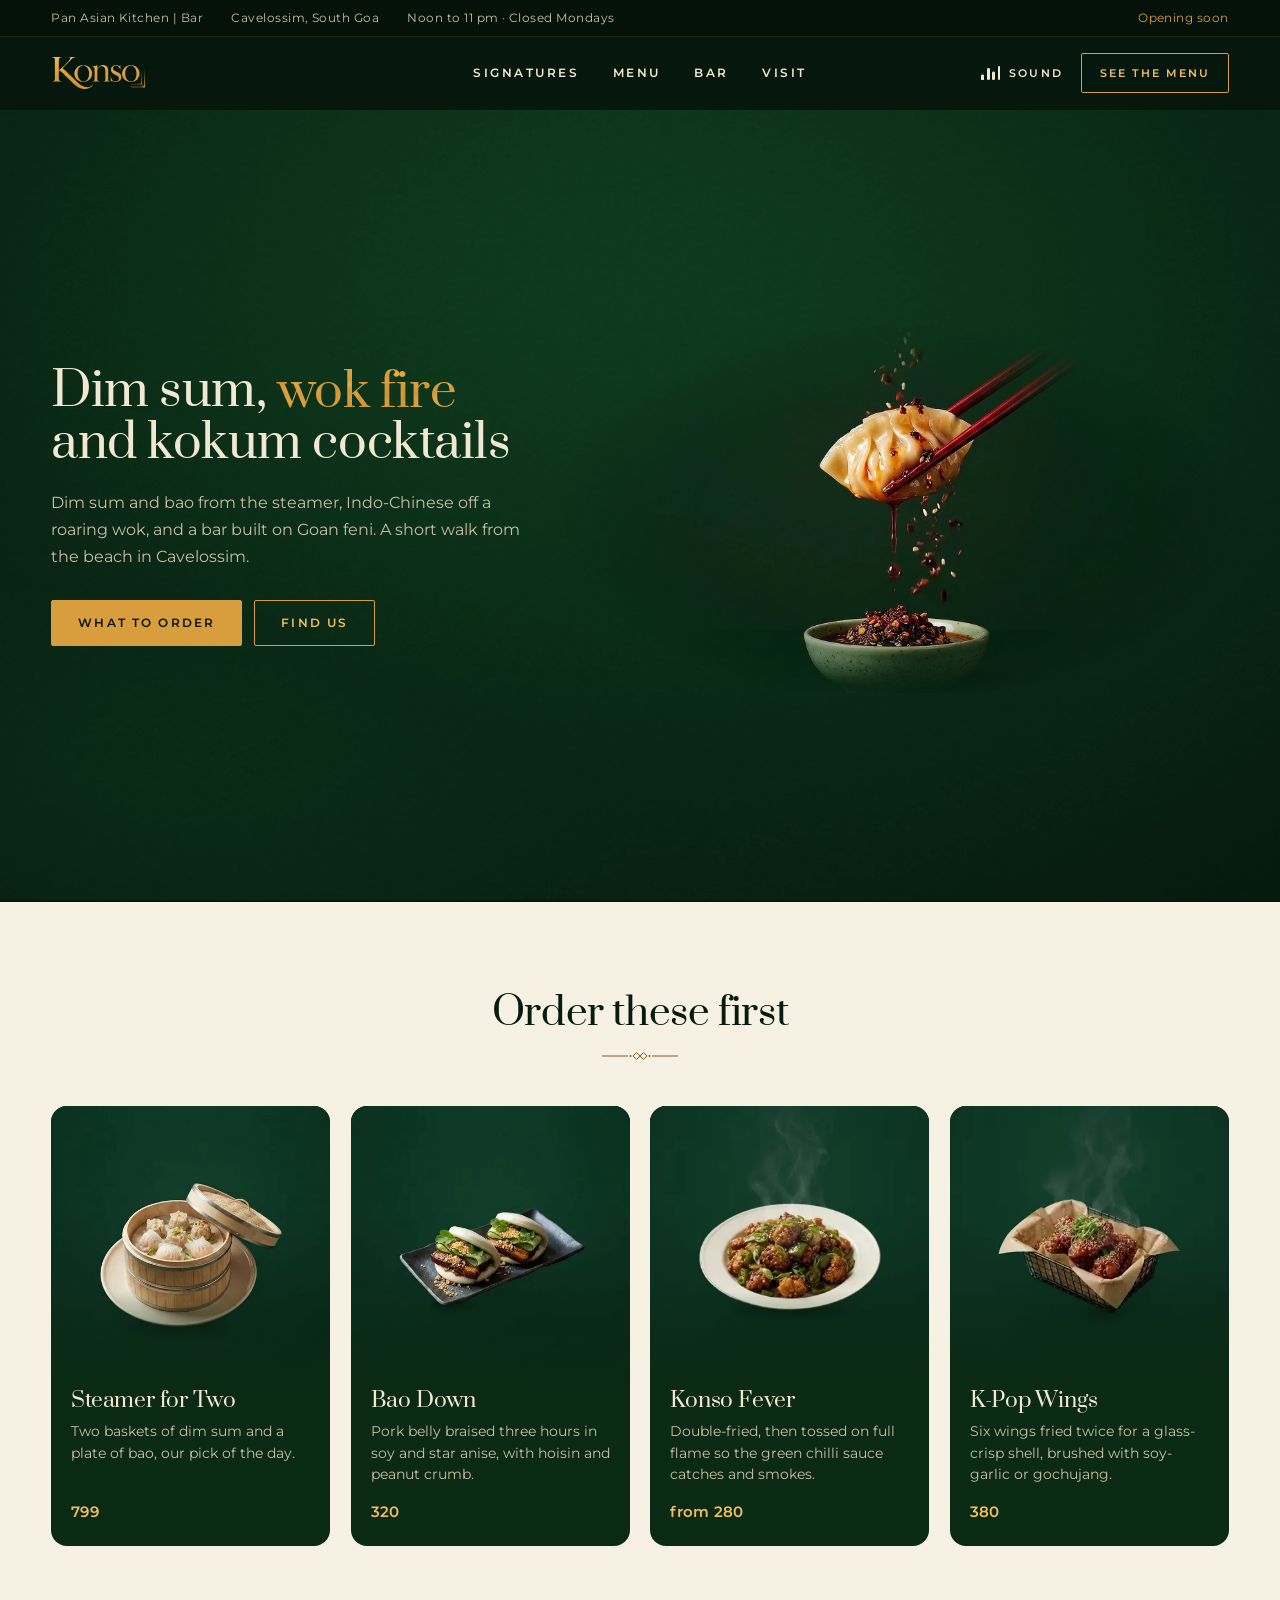
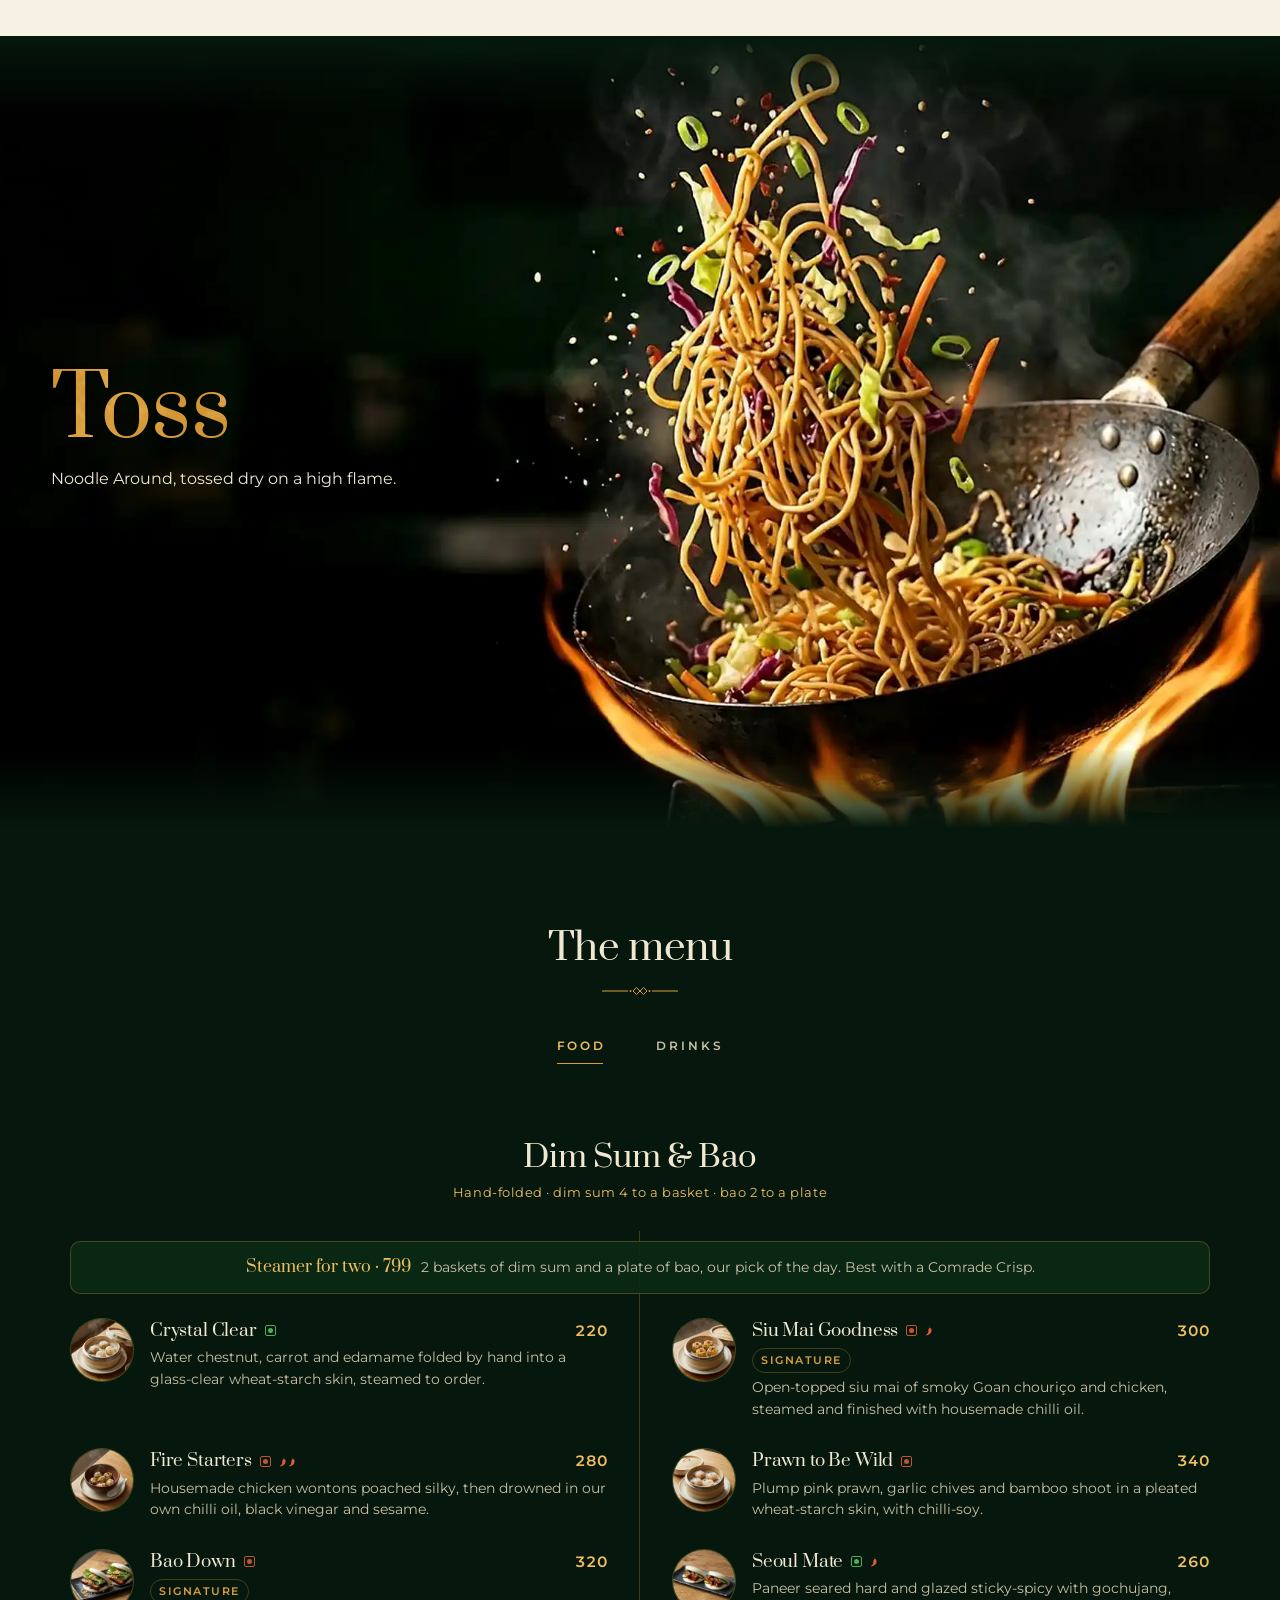
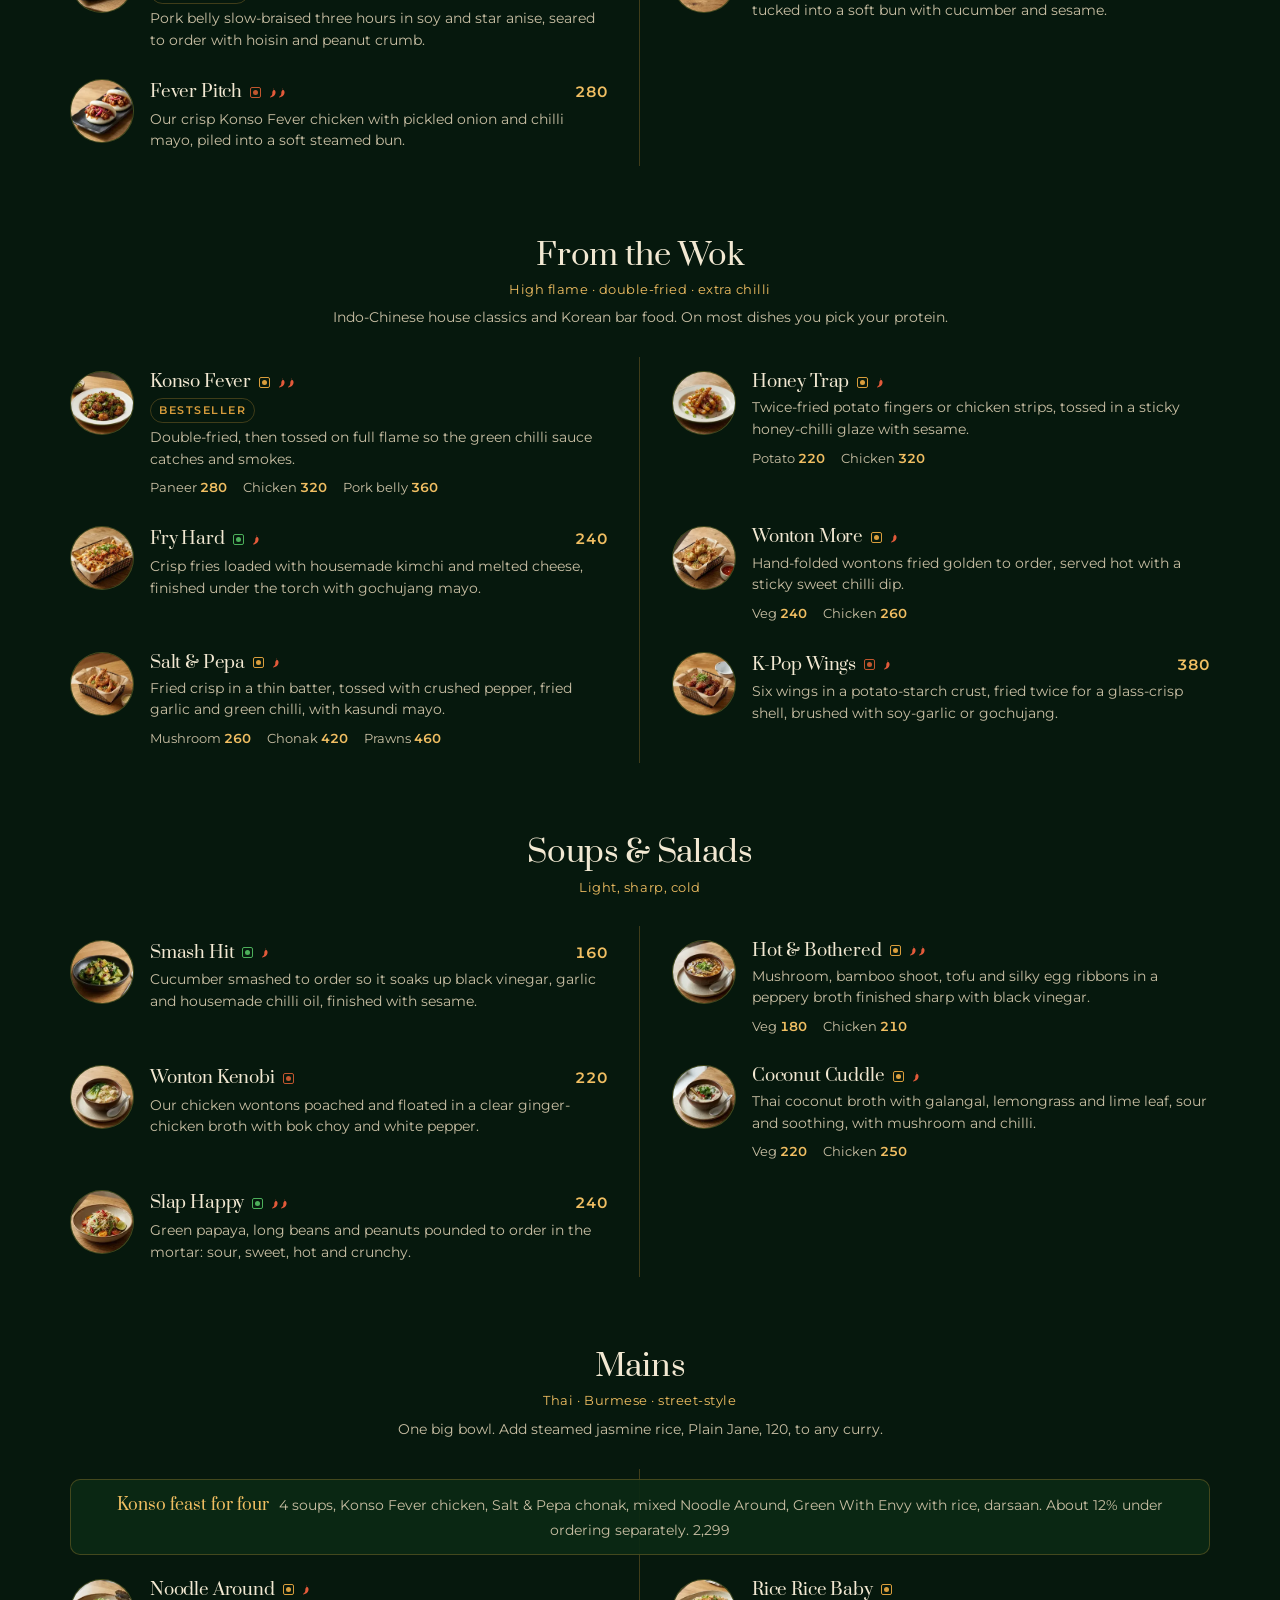
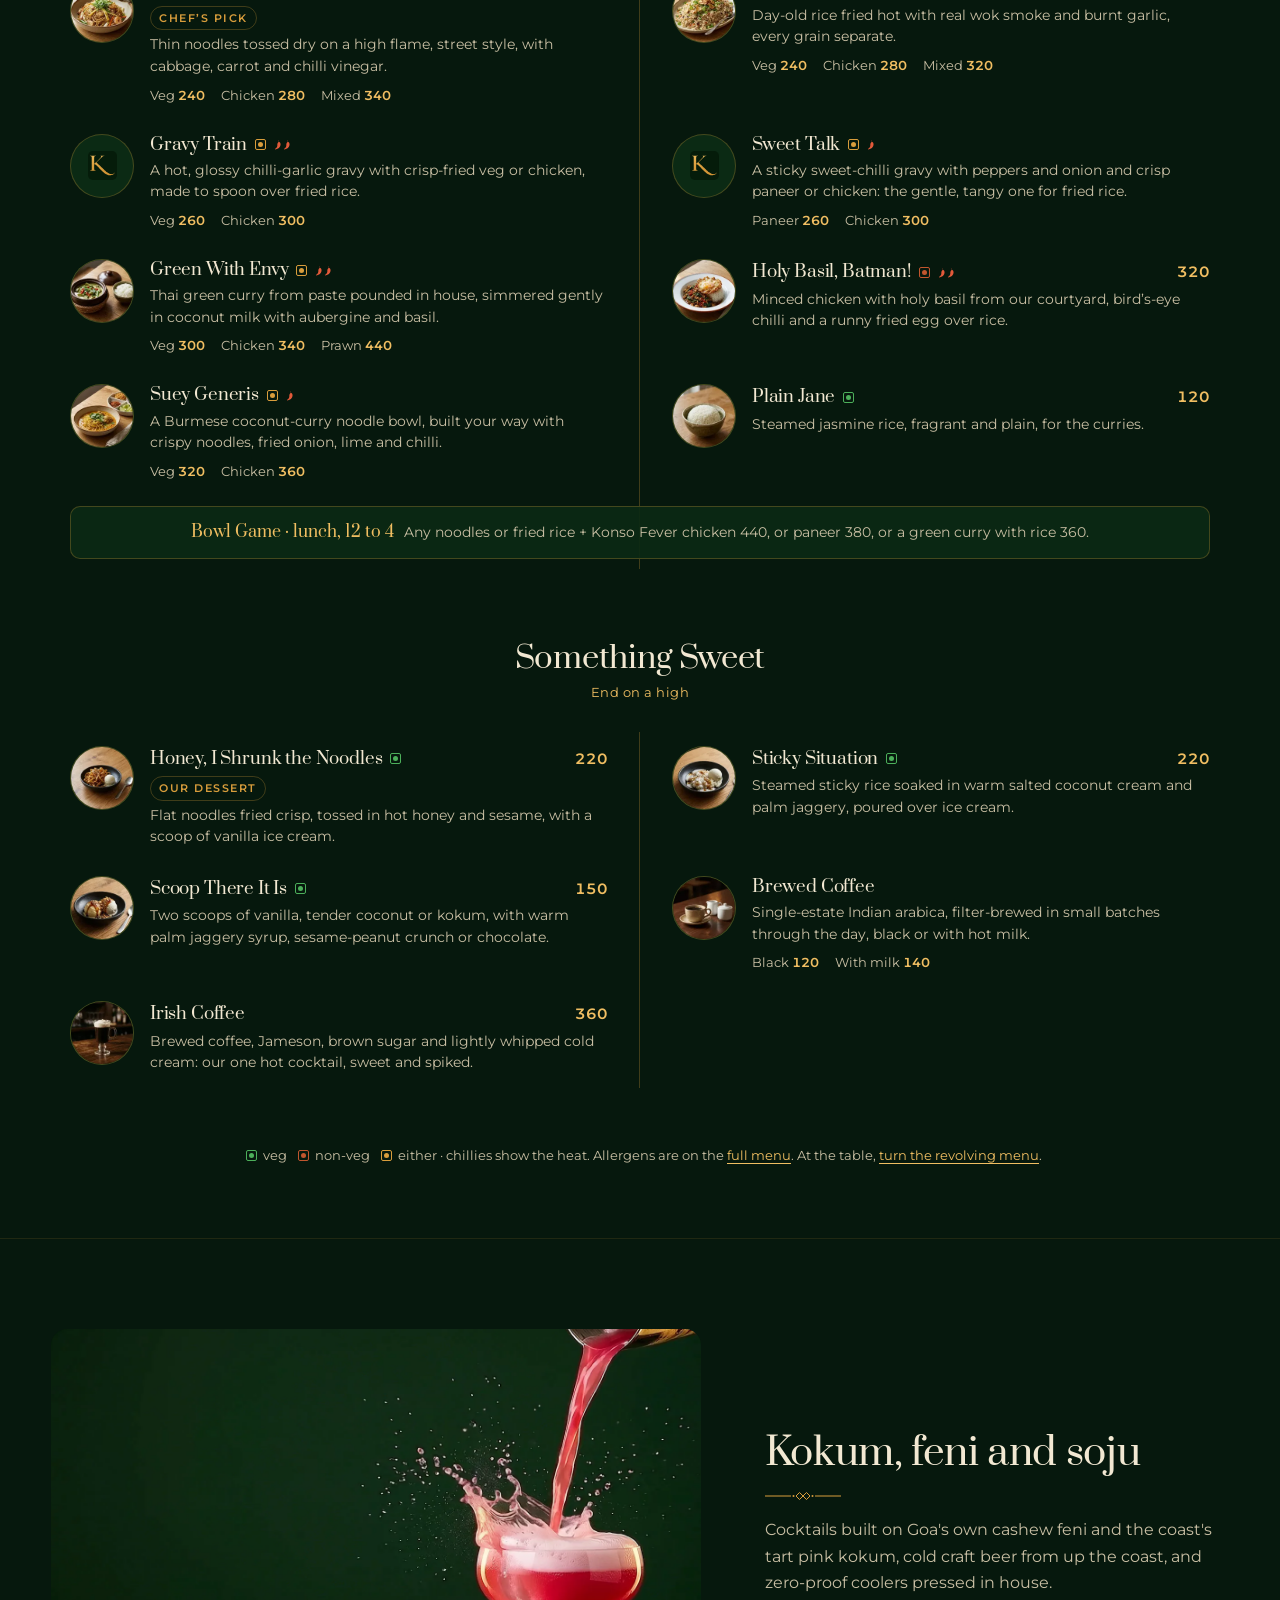
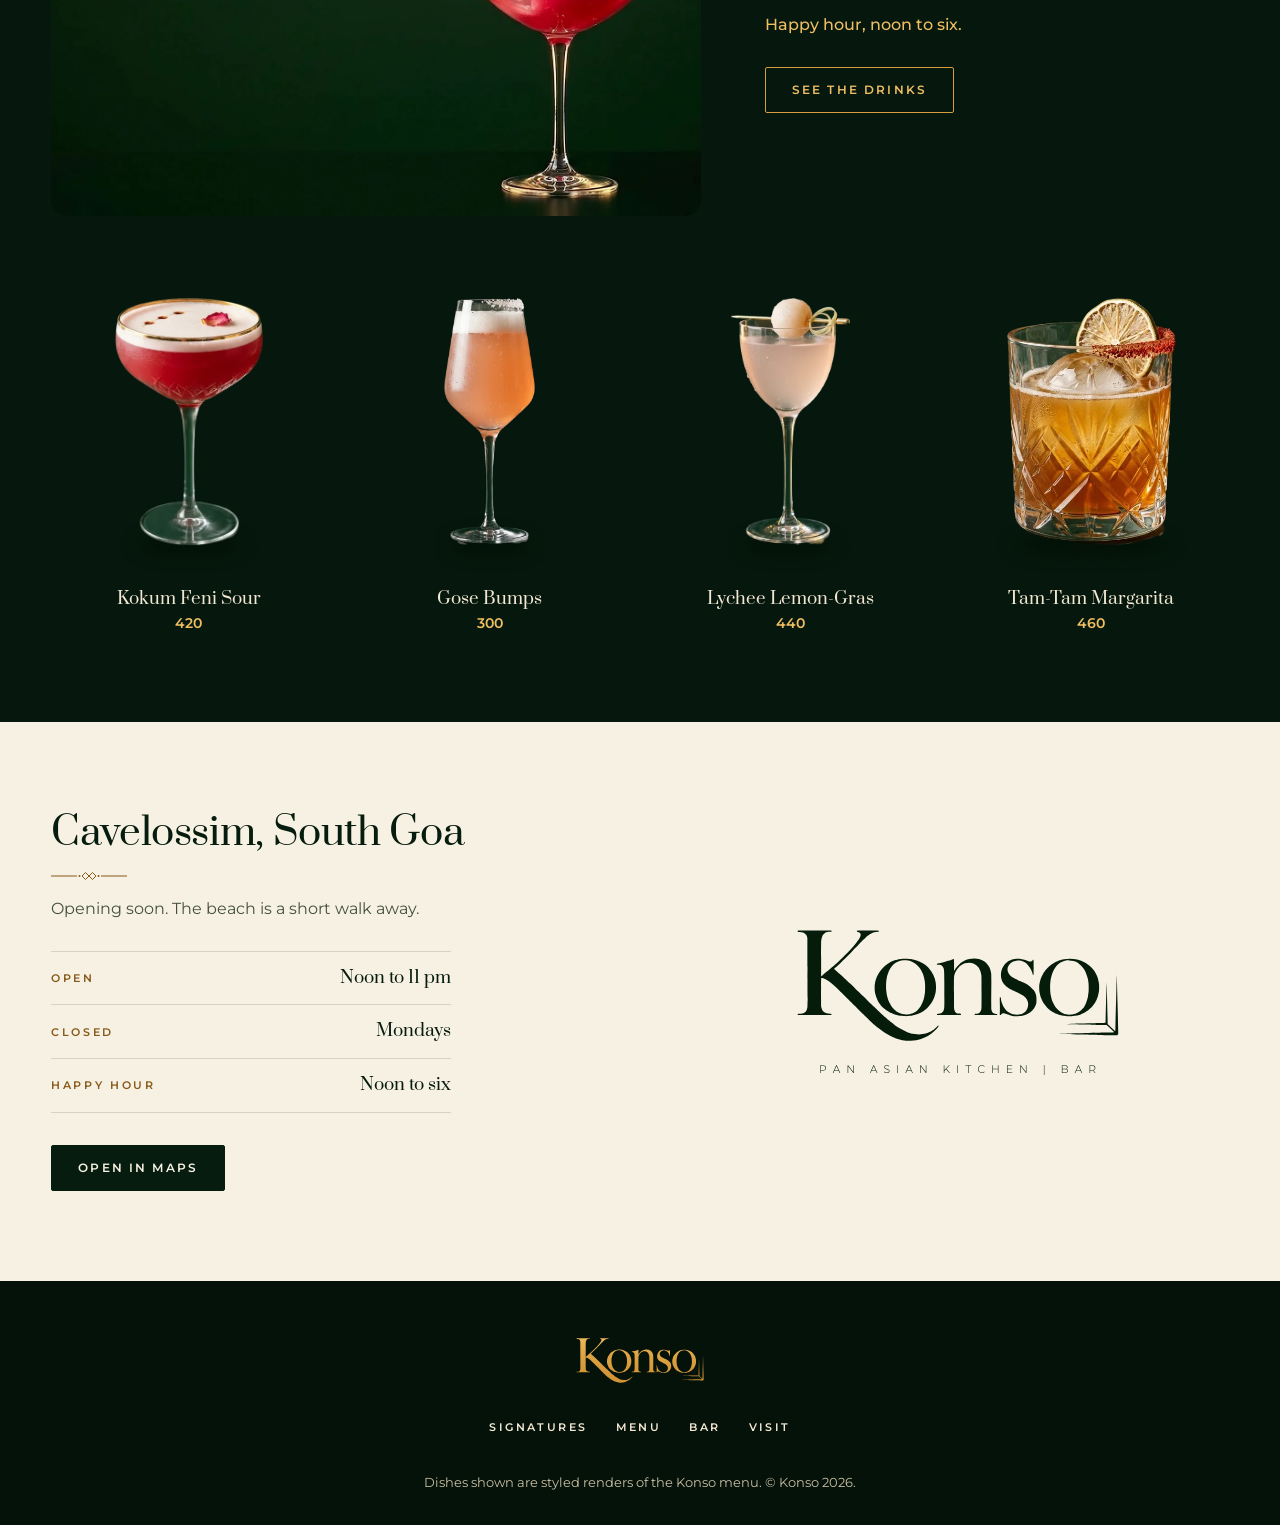
==== commit 79728f63: "Remove AI-slop tells: no labels over headings, one motion moment, clean ground, unbranded soft drink" ====
--- a/index.html
+++ b/index.html
@@ -26,13 +26,13 @@
 <link rel="preload" href="assets/v2/fonts/Prata-Regular.woff2" as="font" type="font/woff2" crossorigin>
 <link rel="preload" href="assets/v2/img/hero-sm.webp" as="image" media="(max-width: 820px)">
 <link rel="preload" href="assets/v2/img/hero.webp" as="image" media="(min-width: 821px)">
-<link rel="stylesheet" href="assets/v2/konso.css?v=6">
+<link rel="stylesheet" href="assets/v2/konso.css?v=7">
 </head>
 <body>
 <a class="skip" href="#menu">Skip to the menu</a>
 
 <div class="strip">
-  <p><span>Cavelossim, South Goa</span><span>Noon to 11 pm · Closed Mondays</span></p>
+  <p><span>Pan Asian Kitchen | Bar</span><span>Cavelossim, South Goa</span><span>Noon to 11 pm · Closed Mondays</span></p>
   <p class="strip__end">Opening soon</p>
 </div>
 
@@ -48,11 +48,9 @@
   <!-- Hero: words on the left, the dumpling on the right -->
   <section class="hero" aria-labelledby="hero-title">
     <div class="hero__text">
-      <p class="label">Pan Asian Kitchen <span aria-hidden="true">|</span> Bar</p>
-      <span class="orn orn--left" aria-hidden="true"></span>
       <h1 class="hero__title" id="hero-title">Dim sum, <span class="foil">wok fire</span> and kokum cocktails</h1>
-      <p class="hero__lede">Opening soon in Cavelossim, South Goa. A short walk from the beach.</p>
-      <div class="hero__cta"><a class="btn" href="#menu">See the menu</a><a class="btn btn--line" href="#find">Find us</a></div>
+      <p class="hero__lede">Dim sum and bao from the steamer, Indo-Chinese off a roaring wok, and a bar built on Goan feni. A short walk from the beach in Cavelossim.</p>
+      <div class="hero__cta"><a class="btn" href="#signatures">What to order</a><a class="btn btn--line" href="#find">Find us</a></div>
     </div>
     <div class="hero__pic">
       <video class="hero__media" muted loop playsinline preload="auto" poster="assets/v2/img/hero-sm.webp" data-poster="assets/v2/img/hero.webp" data-src="assets/v2/video/hero.mp4" data-src-sm="assets/v2/video/hero-sm.mp4" aria-hidden="true"></video>
@@ -62,9 +60,8 @@
   <!-- Signatures: four dark cards on cream -->
   <section class="light sig" id="signatures" aria-labelledby="sig-title">
     <header class="head">
-      <p class="label">From our kitchen</p>
+      <h2 id="sig-title">Order these first</h2>
       <span class="orn" aria-hidden="true"></span>
-      <h2 id="sig-title">Our signatures</h2>
     </header>
     <div class="cards">
       <article class="card">
@@ -83,13 +80,13 @@
       </article>
       <article class="card">
         <div class="card__pic">
-          <img src="assets/v2/img/card-fever.webp" srcset="assets/v2/img/card-fever-sm.webp 720w, assets/v2/img/card-fever.webp 1200w" sizes="(max-width: 820px) 80vw, 24vw" alt="Konso Fever chicken tossed with green chillies" width="1200" height="675" loading="lazy" decoding="async">
+          <img src="assets/v2/img/card-fever.webp?v=2" srcset="assets/v2/img/card-fever-sm.webp?v=2 720w, assets/v2/img/card-fever.webp?v=2 1200w" sizes="(max-width: 820px) 80vw, 24vw" alt="Konso Fever chicken tossed with green chillies" width="1200" height="675" loading="lazy" decoding="async">
         </div>
         <div class="card__body"><h3>Konso Fever</h3><p>Double-fried, then tossed on full flame so the green chilli sauce catches and smokes.</p><p class="card__price" data-dish="Konso Fever">from 280</p></div>
       </article>
       <article class="card">
         <div class="card__pic">
-          <img src="assets/v2/img/card-kpop.webp" srcset="assets/v2/img/card-kpop-sm.webp 720w, assets/v2/img/card-kpop.webp 1200w" sizes="(max-width: 820px) 80vw, 24vw" alt="Korean fried wings in a sticky glaze with sesame" width="1200" height="675" loading="lazy" decoding="async">
+          <img src="assets/v2/img/card-kpop.webp?v=2" srcset="assets/v2/img/card-kpop-sm.webp?v=2 720w, assets/v2/img/card-kpop.webp?v=2 1200w" sizes="(max-width: 820px) 80vw, 24vw" alt="Korean fried wings in a sticky glaze with sesame" width="1200" height="675" loading="lazy" decoding="async">
         </div>
         <div class="card__body"><h3>K-Pop Wings</h3><p>Six wings fried twice for a glass-crisp shell, brushed with soy-garlic or gochujang.</p><p class="card__price" data-dish="K-Pop Wings">380</p></div>
       </article>
@@ -100,8 +97,6 @@
   <section class="poster" aria-labelledby="toss-t">
     <video class="poster__media" muted loop playsinline preload="none" data-poster="assets/v2/img/wokstudio.webp?v=4" data-poster-sm="assets/v2/img/wokstudio-sm.webp?v=4" data-src="assets/v2/video/wokstudio.mp4?v=4" data-src-sm="assets/v2/video/wokstudio-sm.mp4?v=4" aria-hidden="true"></video>
     <div class="poster__text">
-      <p class="label">From the wok</p>
-      <span class="orn orn--left" aria-hidden="true"></span>
       <h2 class="poster__word foil" id="toss-t">Toss</h2>
       <p class="poster__cap">Noodle Around, tossed dry on a high flame.</p>
     </div>
@@ -110,14 +105,13 @@
   <!-- The menu: every dish and price, from the one menu (Garden/menu/build.py via src/menu-sync.py) -->
   <section class="menu" id="menu" aria-labelledby="menu-title">
     <header class="head">
-      <p class="label">Dine with us</p>
+      <h2 id="menu-title">The menu</h2>
       <span class="orn" aria-hidden="true"></span>
-      <h2 id="menu-title">The menu</h2>
     </header>
 <!-- menu:start (written by src/menu-sync.py) -->
 <div class="mtabs" role="tablist" aria-label="Menu"><button class="mtab" role="tab" id="mt-food" aria-controls="mp-food" aria-selected="true" type="button">Food</button><button class="mtab" role="tab" id="mt-drinks" aria-controls="mp-drinks" aria-selected="false" tabindex="-1" type="button">Drinks</button></div>
-<div class="mpanel" id="mp-food" role="tabpanel" aria-labelledby="mt-food"><section class="msec" aria-labelledby="h-dim-sum-bao"><header class="msec__head"><p class="label">Hand-folded · dim sum 4 to a basket · bao 2 to a plate</p><span class="orn" aria-hidden="true"></span><h3 id="h-dim-sum-bao">Dim Sum &amp; Bao</h3></header><ul class="mlist"><li class="mi mi--note"><p><strong>Steamer for two · 799</strong> 2 baskets of dim sum and a plate of bao, our pick of the day. Best with a Comrade Crisp.</p></li><li class="mi"><img class="mi__img" src="assets/menu/thumb/crystal.webp" alt="" width="80" height="80" loading="lazy" decoding="async"><div class="mi__body"><div class="mi__top"><h4 class="mi__name">Crystal Clear<span class="diet diet-veg" title="Vegetarian"><span class="sr">Vegetarian</span></span></h4><p class="mi__price">220</p></div><p class="mi__desc">Water chestnut, carrot and edamame folded by hand into a glass-clear wheat-starch skin, steamed to order.</p></div></li><li class="mi"><img class="mi__img" src="assets/menu/thumb/siumai.webp" alt="" width="80" height="80" loading="lazy" decoding="async"><div class="mi__body"><div class="mi__top"><h4 class="mi__name">Siu Mai Goodness<span class="diet diet-nonveg" title="Non-vegetarian"><span class="sr">Non-vegetarian</span></span><span class="heat" title="Heat 1 of 3"><span class="sr">Heat 1 of 3</span><svg viewBox="0 0 12 16" aria-hidden="true"><path d="M7.5 1.2c.3 1-.1 1.8-.9 2.3 2.4.6 3.6 2.6 3.2 5.4-.5 3.3-3.3 6.1-7.6 6.5-.7.1-1-.6-.4-1 2.5-1.6 3.4-3.9 3.2-6.2-.1-1.6.6-3.2 2-4.1-.4-.6-.4-1.4.1-2 .2-.4.4-.6.4-.9z"/></svg></span></h4><p class="mi__price">300</p></div><span class="mi__tag">Signature</span><p class="mi__desc">Open-topped siu mai of smoky Goan chouriço and chicken, steamed and finished with housemade chilli oil.</p></div></li><li class="mi"><img class="mi__img" src="assets/menu/thumb/firestarters.webp" alt="" width="80" height="80" loading="lazy" decoding="async"><div class="mi__body"><div class="mi__top"><h4 class="mi__name">Fire Starters<span class="diet diet-nonveg" title="Non-vegetarian"><span class="sr">Non-vegetarian</span></span><span class="heat" title="Heat 2 of 3"><span class="sr">Heat 2 of 3</span><svg viewBox="0 0 12 16" aria-hidden="true"><path d="M7.5 1.2c.3 1-.1 1.8-.9 2.3 2.4.6 3.6 2.6 3.2 5.4-.5 3.3-3.3 6.1-7.6 6.5-.7.1-1-.6-.4-1 2.5-1.6 3.4-3.9 3.2-6.2-.1-1.6.6-3.2 2-4.1-.4-.6-.4-1.4.1-2 .2-.4.4-.6.4-.9z"/></svg><svg viewBox="0 0 12 16" aria-hidden="true"><path d="M7.5 1.2c.3 1-.1 1.8-.9 2.3 2.4.6 3.6 2.6 3.2 5.4-.5 3.3-3.3 6.1-7.6 6.5-.7.1-1-.6-.4-1 2.5-1.6 3.4-3.9 3.2-6.2-.1-1.6.6-3.2 2-4.1-.4-.6-.4-1.4.1-2 .2-.4.4-.6.4-.9z"/></svg></span></h4><p class="mi__price">280</p></div><p class="mi__desc">Housemade chicken wontons poached silky, then drowned in our own chilli oil, black vinegar and sesame.</p></div></li><li class="mi"><img class="mi__img" src="assets/menu/thumb/prawndump.webp" alt="" width="80" height="80" loading="lazy" decoding="async"><div class="mi__body"><div class="mi__top"><h4 class="mi__name">Prawn to Be Wild<span class="diet diet-nonveg" title="Non-vegetarian"><span class="sr">Non-vegetarian</span></span></h4><p class="mi__price">340</p></div><p class="mi__desc">Plump pink prawn, garlic chives and bamboo shoot in a pleated wheat-starch skin, with chilli-soy.</p></div></li><li class="mi"><img class="mi__img" src="assets/menu/thumb/baodown.webp" alt="" width="80" height="80" loading="lazy" decoding="async"><div class="mi__body"><div class="mi__top"><h4 class="mi__name">Bao Down<span class="diet diet-nonveg" title="Non-vegetarian"><span class="sr">Non-vegetarian</span></span></h4><p class="mi__price">320</p></div><span class="mi__tag">Signature</span><p class="mi__desc">Pork belly slow-braised three hours in soy and star anise, seared to order with hoisin and peanut crumb.</p></div></li><li class="mi"><img class="mi__img" src="assets/menu/thumb/seoulmate.webp" alt="" width="80" height="80" loading="lazy" decoding="async"><div class="mi__body"><div class="mi__top"><h4 class="mi__name">Seoul Mate<span class="diet diet-veg" title="Vegetarian"><span class="sr">Vegetarian</span></span><span class="heat" title="Heat 1 of 3"><span class="sr">Heat 1 of 3</span><svg viewBox="0 0 12 16" aria-hidden="true"><path d="M7.5 1.2c.3 1-.1 1.8-.9 2.3 2.4.6 3.6 2.6 3.2 5.4-.5 3.3-3.3 6.1-7.6 6.5-.7.1-1-.6-.4-1 2.5-1.6 3.4-3.9 3.2-6.2-.1-1.6.6-3.2 2-4.1-.4-.6-.4-1.4.1-2 .2-.4.4-.6.4-.9z"/></svg></span></h4><p class="mi__price">260</p></div><p class="mi__desc">Paneer seared hard and glazed sticky-spicy with gochujang, tucked into a soft bun with cucumber and sesame.</p></div></li><li class="mi"><img class="mi__img" src="assets/menu/thumb/feverpitch.webp" alt="" width="80" height="80" loading="lazy" decoding="async"><div class="mi__body"><div class="mi__top"><h4 class="mi__name">Fever Pitch<span class="diet diet-nonveg" title="Non-vegetarian"><span class="sr">Non-vegetarian</span></span><span class="heat" title="Heat 2 of 3"><span class="sr">Heat 2 of 3</span><svg viewBox="0 0 12 16" aria-hidden="true"><path d="M7.5 1.2c.3 1-.1 1.8-.9 2.3 2.4.6 3.6 2.6 3.2 5.4-.5 3.3-3.3 6.1-7.6 6.5-.7.1-1-.6-.4-1 2.5-1.6 3.4-3.9 3.2-6.2-.1-1.6.6-3.2 2-4.1-.4-.6-.4-1.4.1-2 .2-.4.4-.6.4-.9z"/></svg><svg viewBox="0 0 12 16" aria-hidden="true"><path d="M7.5 1.2c.3 1-.1 1.8-.9 2.3 2.4.6 3.6 2.6 3.2 5.4-.5 3.3-3.3 6.1-7.6 6.5-.7.1-1-.6-.4-1 2.5-1.6 3.4-3.9 3.2-6.2-.1-1.6.6-3.2 2-4.1-.4-.6-.4-1.4.1-2 .2-.4.4-.6.4-.9z"/></svg></span></h4><p class="mi__price">280</p></div><p class="mi__desc">Our crisp Konso Fever chicken with pickled onion and chilli mayo, piled into a soft steamed bun.</p></div></li></ul></section><section class="msec" aria-labelledby="h-from-the-wok"><header class="msec__head"><p class="label">High flame · double-fried · extra chilli</p><span class="orn" aria-hidden="true"></span><h3 id="h-from-the-wok">From the Wok</h3><p class="msec__lede">Indo-Chinese house classics and Korean bar food. On most dishes you pick your protein.</p></header><ul class="mlist"><li class="mi"><img class="mi__img" src="assets/menu/thumb/cabinfever.webp" alt="" width="80" height="80" loading="lazy" decoding="async"><div class="mi__body"><div class="mi__top"><h4 class="mi__name">Konso Fever<span class="diet diet-both" title="Veg or non-veg"><span class="sr">Veg or non-veg</span></span><span class="heat" title="Heat 2 of 3"><span class="sr">Heat 2 of 3</span><svg viewBox="0 0 12 16" aria-hidden="true"><path d="M7.5 1.2c.3 1-.1 1.8-.9 2.3 2.4.6 3.6 2.6 3.2 5.4-.5 3.3-3.3 6.1-7.6 6.5-.7.1-1-.6-.4-1 2.5-1.6 3.4-3.9 3.2-6.2-.1-1.6.6-3.2 2-4.1-.4-.6-.4-1.4.1-2 .2-.4.4-.6.4-.9z"/></svg><svg viewBox="0 0 12 16" aria-hidden="true"><path d="M7.5 1.2c.3 1-.1 1.8-.9 2.3 2.4.6 3.6 2.6 3.2 5.4-.5 3.3-3.3 6.1-7.6 6.5-.7.1-1-.6-.4-1 2.5-1.6 3.4-3.9 3.2-6.2-.1-1.6.6-3.2 2-4.1-.4-.6-.4-1.4.1-2 .2-.4.4-.6.4-.9z"/></svg></span></h4></div><span class="mi__tag">Bestseller</span><p class="mi__desc">Double-fried, then tossed on full flame so the green chilli sauce catches and smokes.</p><p class="mi__opts"><span>Paneer <b>280</b></span><span>Chicken <b>320</b></span><span>Pork belly <b>360</b></span></p></div></li><li class="mi"><img class="mi__img" src="assets/menu/thumb/honeytrap.webp" alt="" width="80" height="80" loading="lazy" decoding="async"><div class="mi__body"><div class="mi__top"><h4 class="mi__name">Honey Trap<span class="diet diet-both" title="Veg or non-veg"><span class="sr">Veg or non-veg</span></span><span class="heat" title="Heat 1 of 3"><span class="sr">Heat 1 of 3</span><svg viewBox="0 0 12 16" aria-hidden="true"><path d="M7.5 1.2c.3 1-.1 1.8-.9 2.3 2.4.6 3.6 2.6 3.2 5.4-.5 3.3-3.3 6.1-7.6 6.5-.7.1-1-.6-.4-1 2.5-1.6 3.4-3.9 3.2-6.2-.1-1.6.6-3.2 2-4.1-.4-.6-.4-1.4.1-2 .2-.4.4-.6.4-.9z"/></svg></span></h4></div><p class="mi__desc">Twice-fried potato fingers or chicken strips, tossed in a sticky honey-chilli glaze with sesame.</p><p class="mi__opts"><span>Potato <b>220</b></span><span>Chicken <b>320</b></span></p></div></li><li class="mi"><img class="mi__img" src="assets/menu/thumb/fryhard.webp" alt="" width="80" height="80" loading="lazy" decoding="async"><div class="mi__body"><div class="mi__top"><h4 class="mi__name">Fry Hard<span class="diet diet-veg" title="Vegetarian"><span class="sr">Vegetarian</span></span><span class="heat" title="Heat 1 of 3"><span class="sr">Heat 1 of 3</span><svg viewBox="0 0 12 16" aria-hidden="true"><path d="M7.5 1.2c.3 1-.1 1.8-.9 2.3 2.4.6 3.6 2.6 3.2 5.4-.5 3.3-3.3 6.1-7.6 6.5-.7.1-1-.6-.4-1 2.5-1.6 3.4-3.9 3.2-6.2-.1-1.6.6-3.2 2-4.1-.4-.6-.4-1.4.1-2 .2-.4.4-.6.4-.9z"/></svg></span></h4><p class="mi__price">240</p></div><p class="mi__desc">Crisp fries loaded with housemade kimchi and melted cheese, finished under the torch with gochujang mayo.</p></div></li><li class="mi"><img class="mi__img" src="assets/menu/thumb/wontonmore.webp" alt="" width="80" height="80" loading="lazy" decoding="async"><div class="mi__body"><div class="mi__top"><h4 class="mi__name">Wonton More<span class="diet diet-both" title="Veg or non-veg"><span class="sr">Veg or non-veg</span></span><span class="heat" title="Heat 1 of 3"><span class="sr">Heat 1 of 3</span><svg viewBox="0 0 12 16" aria-hidden="true"><path d="M7.5 1.2c.3 1-.1 1.8-.9 2.3 2.4.6 3.6 2.6 3.2 5.4-.5 3.3-3.3 6.1-7.6 6.5-.7.1-1-.6-.4-1 2.5-1.6 3.4-3.9 3.2-6.2-.1-1.6.6-3.2 2-4.1-.4-.6-.4-1.4.1-2 .2-.4.4-.6.4-.9z"/></svg></span></h4></div><p class="mi__desc">Hand-folded wontons fried golden to order, served hot with a sticky sweet chilli dip.</p><p class="mi__opts"><span>Veg <b>240</b></span><span>Chicken <b>260</b></span></p></div></li><li class="mi"><img class="mi__img" src="assets/menu/thumb/saltpepa.webp" alt="" width="80" height="80" loading="lazy" decoding="async"><div class="mi__body"><div class="mi__top"><h4 class="mi__name">Salt &amp; Pepa<span class="diet diet-both" title="Veg or non-veg"><span class="sr">Veg or non-veg</span></span><span class="heat" title="Heat 1 of 3"><span class="sr">Heat 1 of 3</span><svg viewBox="0 0 12 16" aria-hidden="true"><path d="M7.5 1.2c.3 1-.1 1.8-.9 2.3 2.4.6 3.6 2.6 3.2 5.4-.5 3.3-3.3 6.1-7.6 6.5-.7.1-1-.6-.4-1 2.5-1.6 3.4-3.9 3.2-6.2-.1-1.6.6-3.2 2-4.1-.4-.6-.4-1.4.1-2 .2-.4.4-.6.4-.9z"/></svg></span></h4></div><p class="mi__desc">Fried crisp in a thin batter, tossed with crushed pepper, fried garlic and green chilli, with kasundi mayo.</p><p class="mi__opts"><span>Mushroom <b>260</b></span><span>Chonak <b>420</b></span><span>Prawns <b>460</b></span></p></div></li><li class="mi"><img class="mi__img" src="assets/menu/thumb/kpop.webp" alt="" width="80" height="80" loading="lazy" decoding="async"><div class="mi__body"><div class="mi__top"><h4 class="mi__name">K-Pop Wings<span class="diet diet-nonveg" title="Non-vegetarian"><span class="sr">Non-vegetarian</span></span><span class="heat" title="Heat 1 of 3"><span class="sr">Heat 1 of 3</span><svg viewBox="0 0 12 16" aria-hidden="true"><path d="M7.5 1.2c.3 1-.1 1.8-.9 2.3 2.4.6 3.6 2.6 3.2 5.4-.5 3.3-3.3 6.1-7.6 6.5-.7.1-1-.6-.4-1 2.5-1.6 3.4-3.9 3.2-6.2-.1-1.6.6-3.2 2-4.1-.4-.6-.4-1.4.1-2 .2-.4.4-.6.4-.9z"/></svg></span></h4><p class="mi__price">380</p></div><p class="mi__desc">Six wings in a potato-starch crust, fried twice for a glass-crisp shell, brushed with soy-garlic or gochujang.</p></div></li></ul></section><section class="msec" aria-labelledby="h-soups-salads"><header class="msec__head"><p class="label">Light, sharp, cold</p><span class="orn" aria-hidden="true"></span><h3 id="h-soups-salads">Soups &amp; Salads</h3></header><ul class="mlist"><li class="mi"><img class="mi__img" src="assets/menu/thumb/smashhit.webp" alt="" width="80" height="80" loading="lazy" decoding="async"><div class="mi__body"><div class="mi__top"><h4 class="mi__name">Smash Hit<span class="diet diet-veg" title="Vegetarian"><span class="sr">Vegetarian</span></span><span class="heat" title="Heat 1 of 3"><span class="sr">Heat 1 of 3</span><svg viewBox="0 0 12 16" aria-hidden="true"><path d="M7.5 1.2c.3 1-.1 1.8-.9 2.3 2.4.6 3.6 2.6 3.2 5.4-.5 3.3-3.3 6.1-7.6 6.5-.7.1-1-.6-.4-1 2.5-1.6 3.4-3.9 3.2-6.2-.1-1.6.6-3.2 2-4.1-.4-.6-.4-1.4.1-2 .2-.4.4-.6.4-.9z"/></svg></span></h4><p class="mi__price">160</p></div><p class="mi__desc">Cucumber smashed to order so it soaks up black vinegar, garlic and housemade chilli oil, finished with sesame.</p></div></li><li class="mi"><img class="mi__img" src="assets/menu/thumb/hotsour.webp" alt="" width="80" height="80" loading="lazy" decoding="async"><div class="mi__body"><div class="mi__top"><h4 class="mi__name">Hot &amp; Bothered<span class="diet diet-both" title="Veg or non-veg"><span class="sr">Veg or non-veg</span></span><span class="heat" title="Heat 2 of 3"><span class="sr">Heat 2 of 3</span><svg viewBox="0 0 12 16" aria-hidden="true"><path d="M7.5 1.2c.3 1-.1 1.8-.9 2.3 2.4.6 3.6 2.6 3.2 5.4-.5 3.3-3.3 6.1-7.6 6.5-.7.1-1-.6-.4-1 2.5-1.6 3.4-3.9 3.2-6.2-.1-1.6.6-3.2 2-4.1-.4-.6-.4-1.4.1-2 .2-.4.4-.6.4-.9z"/></svg><svg viewBox="0 0 12 16" aria-hidden="true"><path d="M7.5 1.2c.3 1-.1 1.8-.9 2.3 2.4.6 3.6 2.6 3.2 5.4-.5 3.3-3.3 6.1-7.6 6.5-.7.1-1-.6-.4-1 2.5-1.6 3.4-3.9 3.2-6.2-.1-1.6.6-3.2 2-4.1-.4-.6-.4-1.4.1-2 .2-.4.4-.6.4-.9z"/></svg></span></h4></div><p class="mi__desc">Mushroom, bamboo shoot, tofu and silky egg ribbons in a peppery broth finished sharp with black vinegar.</p><p class="mi__opts"><span>Veg <b>180</b></span><span>Chicken <b>210</b></span></p></div></li><li class="mi"><img class="mi__img" src="assets/menu/thumb/wonton.webp" alt="" width="80" height="80" loading="lazy" decoding="async"><div class="mi__body"><div class="mi__top"><h4 class="mi__name">Wonton Kenobi<span class="diet diet-nonveg" title="Non-vegetarian"><span class="sr">Non-vegetarian</span></span></h4><p class="mi__price">220</p></div><p class="mi__desc">Our chicken wontons poached and floated in a clear ginger-chicken broth with bok choy and white pepper.</p></div></li><li class="mi"><img class="mi__img" src="assets/menu/thumb/tomkha.webp" alt="" width="80" height="80" loading="lazy" decoding="async"><div class="mi__body"><div class="mi__top"><h4 class="mi__name">Coconut Cuddle<span class="diet diet-both" title="Veg or non-veg"><span class="sr">Veg or non-veg</span></span><span class="heat" title="Heat 1 of 3"><span class="sr">Heat 1 of 3</span><svg viewBox="0 0 12 16" aria-hidden="true"><path d="M7.5 1.2c.3 1-.1 1.8-.9 2.3 2.4.6 3.6 2.6 3.2 5.4-.5 3.3-3.3 6.1-7.6 6.5-.7.1-1-.6-.4-1 2.5-1.6 3.4-3.9 3.2-6.2-.1-1.6.6-3.2 2-4.1-.4-.6-.4-1.4.1-2 .2-.4.4-.6.4-.9z"/></svg></span></h4></div><p class="mi__desc">Thai coconut broth with galangal, lemongrass and lime leaf, sour and soothing, with mushroom and chilli.</p><p class="mi__opts"><span>Veg <b>220</b></span><span>Chicken <b>250</b></span></p></div></li><li class="mi"><img class="mi__img" src="assets/menu/thumb/slaphappy.webp" alt="" width="80" height="80" loading="lazy" decoding="async"><div class="mi__body"><div class="mi__top"><h4 class="mi__name">Slap Happy<span class="diet diet-veg" title="Vegetarian"><span class="sr">Vegetarian</span></span><span class="heat" title="Heat 2 of 3"><span class="sr">Heat 2 of 3</span><svg viewBox="0 0 12 16" aria-hidden="true"><path d="M7.5 1.2c.3 1-.1 1.8-.9 2.3 2.4.6 3.6 2.6 3.2 5.4-.5 3.3-3.3 6.1-7.6 6.5-.7.1-1-.6-.4-1 2.5-1.6 3.4-3.9 3.2-6.2-.1-1.6.6-3.2 2-4.1-.4-.6-.4-1.4.1-2 .2-.4.4-.6.4-.9z"/></svg><svg viewBox="0 0 12 16" aria-hidden="true"><path d="M7.5 1.2c.3 1-.1 1.8-.9 2.3 2.4.6 3.6 2.6 3.2 5.4-.5 3.3-3.3 6.1-7.6 6.5-.7.1-1-.6-.4-1 2.5-1.6 3.4-3.9 3.2-6.2-.1-1.6.6-3.2 2-4.1-.4-.6-.4-1.4.1-2 .2-.4.4-.6.4-.9z"/></svg></span></h4><p class="mi__price">240</p></div><p class="mi__desc">Green papaya, long beans and peanuts pounded to order in the mortar: sour, sweet, hot and crunchy.</p></div></li></ul></section><section class="msec" aria-labelledby="h-mains"><header class="msec__head"><p class="label">Thai · Burmese · street-style</p><span class="orn" aria-hidden="true"></span><h3 id="h-mains">Mains</h3><p class="msec__lede">One big bowl. Add steamed jasmine rice, Plain Jane, 120, to any curry.</p></header><ul class="mlist"><li class="mi mi--note"><p><strong>Konso feast for four</strong> 4 soups, Konso Fever chicken, Salt &amp; Pepa chonak, mixed Noodle Around, Green With Envy with rice, darsaan. About 12% under ordering separately. 2,299</p></li><li class="mi"><img class="mi__img" src="assets/menu/thumb/noodlearound.webp" alt="" width="80" height="80" loading="lazy" decoding="async"><div class="mi__body"><div class="mi__top"><h4 class="mi__name">Noodle Around<span class="diet diet-both" title="Veg or non-veg"><span class="sr">Veg or non-veg</span></span><span class="heat" title="Heat 1 of 3"><span class="sr">Heat 1 of 3</span><svg viewBox="0 0 12 16" aria-hidden="true"><path d="M7.5 1.2c.3 1-.1 1.8-.9 2.3 2.4.6 3.6 2.6 3.2 5.4-.5 3.3-3.3 6.1-7.6 6.5-.7.1-1-.6-.4-1 2.5-1.6 3.4-3.9 3.2-6.2-.1-1.6.6-3.2 2-4.1-.4-.6-.4-1.4.1-2 .2-.4.4-.6.4-.9z"/></svg></span></h4></div><span class="mi__tag">Chef’s pick</span><p class="mi__desc">Thin noodles tossed dry on a high flame, street style, with cabbage, carrot and chilli vinegar.</p><p class="mi__opts"><span>Veg <b>240</b></span><span>Chicken <b>280</b></span><span>Mixed <b>340</b></span></p></div></li><li class="mi"><img class="mi__img" src="assets/menu/thumb/ricebaby.webp" alt="" width="80" height="80" loading="lazy" decoding="async"><div class="mi__body"><div class="mi__top"><h4 class="mi__name">Rice Rice Baby<span class="diet diet-both" title="Veg or non-veg"><span class="sr">Veg or non-veg</span></span></h4></div><p class="mi__desc">Day-old rice fried hot with real wok smoke and burnt garlic, every grain separate.</p><p class="mi__opts"><span>Veg <b>240</b></span><span>Chicken <b>280</b></span><span>Mixed <b>320</b></span></p></div></li><li class="mi"><span class="mi__img mi__img--k" aria-hidden="true"></span><div class="mi__body"><div class="mi__top"><h4 class="mi__name">Gravy Train<span class="diet diet-both" title="Veg or non-veg"><span class="sr">Veg or non-veg</span></span><span class="heat" title="Heat 2 of 3"><span class="sr">Heat 2 of 3</span><svg viewBox="0 0 12 16" aria-hidden="true"><path d="M7.5 1.2c.3 1-.1 1.8-.9 2.3 2.4.6 3.6 2.6 3.2 5.4-.5 3.3-3.3 6.1-7.6 6.5-.7.1-1-.6-.4-1 2.5-1.6 3.4-3.9 3.2-6.2-.1-1.6.6-3.2 2-4.1-.4-.6-.4-1.4.1-2 .2-.4.4-.6.4-.9z"/></svg><svg viewBox="0 0 12 16" aria-hidden="true"><path d="M7.5 1.2c.3 1-.1 1.8-.9 2.3 2.4.6 3.6 2.6 3.2 5.4-.5 3.3-3.3 6.1-7.6 6.5-.7.1-1-.6-.4-1 2.5-1.6 3.4-3.9 3.2-6.2-.1-1.6.6-3.2 2-4.1-.4-.6-.4-1.4.1-2 .2-.4.4-.6.4-.9z"/></svg></span></h4></div><p class="mi__desc">A hot, glossy chilli-garlic gravy with crisp-fried veg or chicken, made to spoon over fried rice.</p><p class="mi__opts"><span>Veg <b>260</b></span><span>Chicken <b>300</b></span></p></div></li><li class="mi"><span class="mi__img mi__img--k" aria-hidden="true"></span><div class="mi__body"><div class="mi__top"><h4 class="mi__name">Sweet Talk<span class="diet diet-both" title="Veg or non-veg"><span class="sr">Veg or non-veg</span></span><span class="heat" title="Heat 1 of 3"><span class="sr">Heat 1 of 3</span><svg viewBox="0 0 12 16" aria-hidden="true"><path d="M7.5 1.2c.3 1-.1 1.8-.9 2.3 2.4.6 3.6 2.6 3.2 5.4-.5 3.3-3.3 6.1-7.6 6.5-.7.1-1-.6-.4-1 2.5-1.6 3.4-3.9 3.2-6.2-.1-1.6.6-3.2 2-4.1-.4-.6-.4-1.4.1-2 .2-.4.4-.6.4-.9z"/></svg></span></h4></div><p class="mi__desc">A sticky sweet-chilli gravy with peppers and onion and crisp paneer or chicken: the gentle, tangy one for fried rice.</p><p class="mi__opts"><span>Paneer <b>260</b></span><span>Chicken <b>300</b></span></p></div></li><li class="mi"><img class="mi__img" src="assets/menu/thumb/greencurry.webp" alt="" width="80" height="80" loading="lazy" decoding="async"><div class="mi__body"><div class="mi__top"><h4 class="mi__name">Green With Envy<span class="diet diet-both" title="Veg or non-veg"><span class="sr">Veg or non-veg</span></span><span class="heat" title="Heat 2 of 3"><span class="sr">Heat 2 of 3</span><svg viewBox="0 0 12 16" aria-hidden="true"><path d="M7.5 1.2c.3 1-.1 1.8-.9 2.3 2.4.6 3.6 2.6 3.2 5.4-.5 3.3-3.3 6.1-7.6 6.5-.7.1-1-.6-.4-1 2.5-1.6 3.4-3.9 3.2-6.2-.1-1.6.6-3.2 2-4.1-.4-.6-.4-1.4.1-2 .2-.4.4-.6.4-.9z"/></svg><svg viewBox="0 0 12 16" aria-hidden="true"><path d="M7.5 1.2c.3 1-.1 1.8-.9 2.3 2.4.6 3.6 2.6 3.2 5.4-.5 3.3-3.3 6.1-7.6 6.5-.7.1-1-.6-.4-1 2.5-1.6 3.4-3.9 3.2-6.2-.1-1.6.6-3.2 2-4.1-.4-.6-.4-1.4.1-2 .2-.4.4-.6.4-.9z"/></svg></span></h4></div><p class="mi__desc">Thai green curry from paste pounded in house, simmered gently in coconut milk with aubergine and basil.</p><p class="mi__opts"><span>Veg <b>300</b></span><span>Chicken <b>340</b></span><span>Prawn <b>440</b></span></p></div></li><li class="mi"><img class="mi__img" src="assets/menu/thumb/holybasil.webp" alt="" width="80" height="80" loading="lazy" decoding="async"><div class="mi__body"><div class="mi__top"><h4 class="mi__name">Holy Basil, Batman!<span class="diet diet-nonveg" title="Non-vegetarian"><span class="sr">Non-vegetarian</span></span><span class="heat" title="Heat 2 of 3"><span class="sr">Heat 2 of 3</span><svg viewBox="0 0 12 16" aria-hidden="true"><path d="M7.5 1.2c.3 1-.1 1.8-.9 2.3 2.4.6 3.6 2.6 3.2 5.4-.5 3.3-3.3 6.1-7.6 6.5-.7.1-1-.6-.4-1 2.5-1.6 3.4-3.9 3.2-6.2-.1-1.6.6-3.2 2-4.1-.4-.6-.4-1.4.1-2 .2-.4.4-.6.4-.9z"/></svg><svg viewBox="0 0 12 16" aria-hidden="true"><path d="M7.5 1.2c.3 1-.1 1.8-.9 2.3 2.4.6 3.6 2.6 3.2 5.4-.5 3.3-3.3 6.1-7.6 6.5-.7.1-1-.6-.4-1 2.5-1.6 3.4-3.9 3.2-6.2-.1-1.6.6-3.2 2-4.1-.4-.6-.4-1.4.1-2 .2-.4.4-.6.4-.9z"/></svg></span></h4><p class="mi__price">320</p></div><p class="mi__desc">Minced chicken with holy basil from our courtyard, bird’s-eye chilli and a runny fried egg over rice.</p></div></li><li class="mi"><img class="mi__img" src="assets/menu/thumb/khaosuey.webp" alt="" width="80" height="80" loading="lazy" decoding="async"><div class="mi__body"><div class="mi__top"><h4 class="mi__name">Suey Generis<span class="diet diet-both" title="Veg or non-veg"><span class="sr">Veg or non-veg</span></span><span class="heat" title="Heat 1 of 3"><span class="sr">Heat 1 of 3</span><svg viewBox="0 0 12 16" aria-hidden="true"><path d="M7.5 1.2c.3 1-.1 1.8-.9 2.3 2.4.6 3.6 2.6 3.2 5.4-.5 3.3-3.3 6.1-7.6 6.5-.7.1-1-.6-.4-1 2.5-1.6 3.4-3.9 3.2-6.2-.1-1.6.6-3.2 2-4.1-.4-.6-.4-1.4.1-2 .2-.4.4-.6.4-.9z"/></svg></span></h4></div><p class="mi__desc">A Burmese coconut-curry noodle bowl, built your way with crispy noodles, fried onion, lime and chilli.</p><p class="mi__opts"><span>Veg <b>320</b></span><span>Chicken <b>360</b></span></p></div></li><li class="mi"><img class="mi__img" src="assets/menu/thumb/plainjane.webp" alt="" width="80" height="80" loading="lazy" decoding="async"><div class="mi__body"><div class="mi__top"><h4 class="mi__name">Plain Jane<span class="diet diet-veg" title="Vegetarian"><span class="sr">Vegetarian</span></span></h4><p class="mi__price">120</p></div><p class="mi__desc">Steamed jasmine rice, fragrant and plain, for the curries.</p></div></li><li class="mi mi--note"><p><strong>Bowl Game · lunch, 12 to 4</strong> Any noodles or fried rice + Konso Fever chicken 440, or paneer 380, or a green curry with rice 360.</p></li></ul></section><section class="msec" aria-labelledby="h-something-sweet"><header class="msec__head"><p class="label">End on a high</p><span class="orn" aria-hidden="true"></span><h3 id="h-something-sweet">Something Sweet</h3></header><ul class="mlist"><li class="mi"><img class="mi__img" src="assets/menu/thumb/darsaan.webp" alt="" width="80" height="80" loading="lazy" decoding="async"><div class="mi__body"><div class="mi__top"><h4 class="mi__name">Honey, I Shrunk the Noodles<span class="diet diet-veg" title="Vegetarian"><span class="sr">Vegetarian</span></span></h4><p class="mi__price">220</p></div><span class="mi__tag">Our dessert</span><p class="mi__desc">Flat noodles fried crisp, tossed in hot honey and sesame, with a scoop of vanilla ice cream.</p></div></li><li class="mi"><img class="mi__img" src="assets/menu/thumb/sticky.webp" alt="" width="80" height="80" loading="lazy" decoding="async"><div class="mi__body"><div class="mi__top"><h4 class="mi__name">Sticky Situation<span class="diet diet-veg" title="Vegetarian"><span class="sr">Vegetarian</span></span></h4><p class="mi__price">220</p></div><p class="mi__desc">Steamed sticky rice soaked in warm salted coconut cream and palm jaggery, poured over ice cream.</p></div></li><li class="mi"><img class="mi__img" src="assets/menu/thumb/scoop.webp" alt="" width="80" height="80" loading="lazy" decoding="async"><div class="mi__body"><div class="mi__top"><h4 class="mi__name">Scoop There It Is<span class="diet diet-veg" title="Vegetarian"><span class="sr">Vegetarian</span></span></h4><p class="mi__price">150</p></div><p class="mi__desc">Two scoops of vanilla, tender coconut or kokum, with warm palm jaggery syrup, sesame-peanut crunch or chocolate.</p></div></li><li class="mi"><img class="mi__img" src="assets/menu/thumb/coffee.webp" alt="" width="80" height="80" loading="lazy" decoding="async"><div class="mi__body"><div class="mi__top"><h4 class="mi__name">Brewed Coffee</h4></div><p class="mi__desc">Single-estate Indian arabica, filter-brewed in small batches through the day, black or with hot milk.</p><p class="mi__opts"><span>Black <b>120</b></span><span>With milk <b>140</b></span></p></div></li><li class="mi"><img class="mi__img" src="assets/menu/thumb/irish.webp" alt="" width="80" height="80" loading="lazy" decoding="async"><div class="mi__body"><div class="mi__top"><h4 class="mi__name">Irish Coffee</h4><p class="mi__price">360</p></div><p class="mi__desc">Brewed coffee, Jameson, brown sugar and lightly whipped cold cream: our one hot cocktail, sweet and spiked.</p></div></li></ul></section></div>
-<div class="mpanel" id="mp-drinks" role="tabpanel" aria-labelledby="mt-drinks" hidden><section class="msec" aria-labelledby="h-beer"><header class="msec__head"><p class="label">Cold bottles · craft from up the coast</p><span class="orn" aria-hidden="true"></span><h3 id="h-beer">Beer</h3></header><ul class="mlist"><li class="mi mi--note"><p><strong>Happy hour 12 to 6</strong> Kings 330 ml 99 (usually 120) Budweiser 330 ml 149 (usually 180)</p></li><li class="mi"><img class="mi__img" src="assets/menu/thumb/pm-bottles.webp" alt="" width="80" height="80" loading="lazy" decoding="async"><div class="mi__body"><div class="mi__top"><h4 class="mi__name">Craft, in the bottle</h4></div><span class="mi__tag">Goa</span><p class="mi__desc">Four bottles from up the coast and beyond, poured into a glass at the table: a crisp rice lager, a pink kokum gose, an IPA and a vanilla porter.</p></div></li><li class="mi"><img class="mi__img" src="assets/menu/thumb/kings.webp" alt="" width="80" height="80" loading="lazy" decoding="async"><div class="mi__body"><div class="mi__top"><h4 class="mi__name">Kings</h4></div><p class="mi__desc">The coast’s own cult pilsner, crisp and a little malty, served ice-cold.</p><p class="mi__opts"><span>330 ml <b>120</b></span><span>650 ml <b>180</b></span></p></div></li><li class="mi"><img class="mi__img" src="assets/menu/thumb/budweiser.webp" alt="" width="80" height="80" loading="lazy" decoding="async"><div class="mi__body"><div class="mi__top"><h4 class="mi__name">Budweiser</h4></div><p class="mi__desc">The easy American classic: light, clean and gently sweet, served ice-cold.</p><p class="mi__opts"><span>330 ml <b>180</b></span><span>650 ml <b>260</b></span></p></div></li><li class="mi"><span class="mi__img mi__img--k" aria-hidden="true"></span><div class="mi__body"><div class="mi__top"><h4 class="mi__name">Corona Extra</h4><p class="mi__price">320</p></div><p class="mi__desc">Light, crisp Mexican lager, served ice-cold with a wedge of lime in the neck.</p></div></li><li class="mi"><span class="mi__img mi__img--k" aria-hidden="true"></span><div class="mi__body"><div class="mi__top"><h4 class="mi__name">Hoegaarden</h4><p class="mi__price">340</p></div><p class="mi__desc">Belgian wheat beer, cloudy and soft, brewed with coriander and orange peel: a long, easy summer drink.</p></div></li><li class="mi"><img class="mi__img" src="assets/menu/thumb/crisp.webp" alt="" width="80" height="80" loading="lazy" decoding="async"><div class="mi__body"><div class="mi__top"><h4 class="mi__name">Comrade Crisp</h4><p class="mi__price">260</p></div><p class="mi__desc">People’s Lager, a crisp rice lager from a small farm-to-barrel brewery in Sangolda: the beach beer.</p></div></li><li class="mi"><img class="mi__img" src="assets/menu/thumb/gose.webp" alt="" width="80" height="80" loading="lazy" decoding="async"><div class="mi__body"><div class="mi__top"><h4 class="mi__name">Gose Bumps</h4><p class="mi__price">300</p></div><p class="mi__desc">Susegado kokum gose, tart, salty and pink, soured with kokum from our own coast. Try this first.</p></div></li><li class="mi"><img class="mi__img" src="assets/menu/thumb/gimme.webp" alt="" width="80" height="80" loading="lazy" decoding="async"><div class="mi__body"><div class="mi__top"><h4 class="mi__name">Eight Finger Eddie IPA</h4><p class="mi__price">320</p></div><p class="mi__desc">A hoppy, bitter-orange IPA for people who like their beer to talk back.</p></div></li><li class="mi"><span class="mi__img mi__img--k" aria-hidden="true"></span><div class="mi__body"><div class="mi__top"><h4 class="mi__name">Vanilla Porter</h4><p class="mi__price">320</p></div><p class="mi__desc">Susegado porter, dark and smooth, with roasted malt and a soft vanilla finish.</p></div></li><li class="mi"><span class="mi__img mi__img--k" aria-hidden="true"></span><div class="mi__body"><div class="mi__top"><h4 class="mi__name">Bucket of Five</h4></div><p class="mi__desc">Five ice-cold bottles in an ice bucket for the table.</p><p class="mi__opts"><span>Kings 330 ml <b>499</b></span><span>Budweiser 330 ml <b>749</b></span></p></div></li></ul></section><section class="msec" aria-labelledby="h-cocktails"><header class="msec__head"><p class="label">Feni · kokum · soju · lemongrass</p><span class="orn" aria-hidden="true"></span><h3 id="h-cocktails">Cocktails</h3></header><ul class="mlist"><li class="mi"><img class="mi__img" src="assets/menu/thumb/kokumsour.webp" alt="" width="80" height="80" loading="lazy" decoding="async"><div class="mi__body"><div class="mi__top"><h4 class="mi__name">Kokum Feni Sour</h4><p class="mi__price">420</p></div><span class="mi__tag">Goa</span><p class="mi__desc">Cashew feni from Goa shaken hard with kokum, lime and aquafaba for a silky pink foam, served up.</p></div></li><li class="mi"><img class="mi__img" src="assets/menu/thumb/coconuthigh.webp" alt="" width="80" height="80" loading="lazy" decoding="async"><div class="mi__body"><div class="mi__top"><h4 class="mi__name">Pink Panchayat</h4><p class="mi__price">380</p></div><p class="mi__desc">Coconut feni and housemade lemongrass syrup built over ice and topped with soda: long, easy, and the vote is unanimous.</p></div></li><li class="mi"><img class="mi__img" src="assets/menu/thumb/sichuan.webp" alt="" width="80" height="80" loading="lazy" decoding="async"><div class="mi__body"><div class="mi__top"><h4 class="mi__name">Tingle All The Way</h4><p class="mi__price">420</p></div><p class="mi__desc">Gin and tonic built tall with grapefruit, finished with Sichuan pepper for a gentle, tingling hum.</p></div></li><li class="mi"><img class="mi__img" src="assets/menu/thumb/soju.webp" alt="" width="80" height="80" loading="lazy" decoding="async"><div class="mi__body"><div class="mi__top"><h4 class="mi__name">Yak Attack</h4><p class="mi__price">420</p></div><p class="mi__desc">Soju, Yakult and fresh lime shaken over ice: sweet, tangy and dangerously easy, a Seoul bar classic.</p></div></li><li class="mi"><img class="mi__img" src="assets/menu/thumb/kimchimary.webp" alt="" width="80" height="80" loading="lazy" decoding="async"><div class="mi__body"><div class="mi__top"><h4 class="mi__name">Kimchi Mary</h4><p class="mi__price">420</p></div><p class="mi__desc">Vodka, tomato and housemade kimchi brine rolled between tins to keep it smooth, with a gochugaru rim. Brunch with a bite.</p></div></li><li class="mi"><img class="mi__img" src="assets/menu/thumb/lychee.webp" alt="" width="80" height="80" loading="lazy" decoding="async"><div class="mi__body"><div class="mi__top"><h4 class="mi__name">Lychee Lemon-Gras</h4><p class="mi__price">440</p></div><p class="mi__desc">Vodka, lychee, lemongrass and lime, shaken hard, double-strained and crowned with a whole lychee.</p></div></li><li class="mi"><img class="mi__img" src="assets/menu/thumb/margarita.webp" alt="" width="80" height="80" loading="lazy" decoding="async"><div class="mi__body"><div class="mi__top"><h4 class="mi__name">Tam-Tam Margarita</h4><p class="mi__price">460</p></div><p class="mi__desc">Agave spirit, tamarind and lime shaken and served on the rocks with a chilli-salt rim.</p></div></li><li class="mi"><img class="mi__img" src="assets/menu/thumb/somaek.webp" alt="" width="80" height="80" loading="lazy" decoding="async"><div class="mi__body"><div class="mi__top"><h4 class="mi__name">Somaek Bomb</h4><p class="mi__price">360</p></div><p class="mi__desc">A shot of soju dropped into a cold lager. Shout “Geonbae!” or it doesn’t count.</p></div></li></ul></section><section class="msec" aria-labelledby="h-zero-proof"><header class="msec__head"><p class="label">Pressed and brewed in house</p><span class="orn" aria-hidden="true"></span><h3 id="h-zero-proof">Zero Proof</h3></header><ul class="mlist"><li class="mi"><img class="mi__img" src="assets/menu/thumb/limesoda.webp" alt="" width="80" height="80" loading="lazy" decoding="async"><div class="mi__body"><div class="mi__top"><h4 class="mi__name">Fresh Lime Soda</h4><p class="mi__price">120</p></div><p class="mi__desc">Limes pressed to order with soda, sweet or salted: the table standard.</p></div></li><li class="mi"><img class="mi__img" src="assets/menu/thumb/kokumsoda.webp" alt="" width="80" height="80" loading="lazy" decoding="async"><div class="mi__body"><div class="mi__top"><h4 class="mi__name">Kokum Soda</h4><p class="mi__price">140</p></div><p class="mi__desc">Kokum and black salt over soda, the coast’s salty-sour pink summer cooler.</p></div></li><li class="mi"><img class="mi__img" src="assets/menu/thumb/icedtea.webp" alt="" width="80" height="80" loading="lazy" decoding="async"><div class="mi__body"><div class="mi__top"><h4 class="mi__name">Lemongrass-Ginger Iced Tea</h4><p class="mi__price">160</p></div><p class="mi__desc">Black tea brewed in house with lemongrass and ginger, then chilled and served over ice.</p></div></li><li class="mi"><img class="mi__img" src="assets/menu/thumb/tonic.webp" alt="" width="80" height="80" loading="lazy" decoding="async"><div class="mi__body"><div class="mi__top"><h4 class="mi__name">Tonic or Ginger Ale</h4><p class="mi__price">120</p></div><p class="mi__desc">Indian tonic or ginger ale, over ice.</p></div></li><li class="mi"><img class="mi__img" src="assets/menu/thumb/softdrinks.webp" alt="" width="80" height="80" loading="lazy" decoding="async"><div class="mi__body"><div class="mi__top"><h4 class="mi__name">Soft Drinks</h4><p class="mi__price">80</p></div><p class="mi__desc">Coke, Diet Coke, Thums Up or Sprite, chilled.</p></div></li><li class="mi"><img class="mi__img" src="assets/menu/thumb/water.webp" alt="" width="80" height="80" loading="lazy" decoding="async"><div class="mi__body"><div class="mi__top"><h4 class="mi__name">Water</h4></div><p class="mi__desc">Still or sparkling, chilled.</p><p class="mi__opts"><span>Still 1 l <b>60</b></span><span>Sparkling 330 ml <b>120</b></span></p></div></li></ul></section><section class="msec" aria-labelledby="h-whisky"><header class="msec__head"><p class="label">30 / 60 ml</p><span class="orn" aria-hidden="true"></span><h3 id="h-whisky">Whisky</h3></header><ul class="mlist"><li class="mi"><span class="mi__img mi__img--k" aria-hidden="true"></span><div class="mi__body"><div class="mi__top"><h4 class="mi__name">The Gateway</h4><p class="mi__price">200 / 380</p></div><p class="mi__desc">Dewar’s White Label highball, honeyed and soft.</p></div></li><li class="mi"><span class="mi__img mi__img--k" aria-hidden="true"></span><div class="mi__body"><div class="mi__top"><h4 class="mi__name">Irish Eyes</h4><p class="mi__price">280 / 520</p></div><p class="mi__desc">Jameson: smooth vanilla and toasted wood, neat or with ginger ale.</p></div></li><li class="mi"><span class="mi__img mi__img--k" aria-hidden="true"></span><div class="mi__body"><div class="mi__top"><h4 class="mi__name">Made in Cuncolim</h4><p class="mi__price">320 / 600</p></div><p class="mi__desc">Paul John, single malt from South Goa.</p></div></li><li class="mi"><span class="mi__img mi__img--k" aria-hidden="true"></span><div class="mi__body"><div class="mi__top"><h4 class="mi__name">Easy Does It</h4><p class="mi__price">420 / 800</p></div><p class="mi__desc">Glenlivet 12, the friendly first malt.</p></div></li><li class="mi"><span class="mi__img mi__img--k" aria-hidden="true"></span><div class="mi__body"><div class="mi__top"><h4 class="mi__name">Toki Time</h4><p class="mi__price">420</p></div><p class="mi__desc">Suntory Toki highball, crisp and green apple.</p></div></li><li class="mi"><span class="mi__img mi__img--k" aria-hidden="true"></span><div class="mi__body"><div class="mi__top"><h4 class="mi__name">Bonfire Night</h4><p class="mi__price">520 / 1,000</p></div><p class="mi__desc">Talisker 10: sea salt and bonfire smoke.</p></div></li><li class="mi"><span class="mi__img mi__img--k" aria-hidden="true"></span><div class="mi__body"><div class="mi__top"><h4 class="mi__name">The Flight</h4><p class="mi__price">650</p></div><p class="mi__desc">Paul John, Glenlivet and Talisker, 20 ml each, with chilli peanuts.</p></div></li></ul></section><section class="msec" aria-labelledby="h-vodka"><header class="msec__head"><p class="label">Infused in house · 30 / 60 ml</p><span class="orn" aria-hidden="true"></span><h3 id="h-vodka">Vodka</h3></header><ul class="mlist"><li class="mi"><span class="mi__img mi__img--k" aria-hidden="true"></span><div class="mi__body"><div class="mi__top"><h4 class="mi__name">Lemongrass-Ginger Vodka</h4><p class="mi__price">240 / 440</p></div><p class="mi__desc">Infused in house, ice-cold as a shot or long with tonic. Fresh and zingy.</p></div></li><li class="mi"><span class="mi__img mi__img--k" aria-hidden="true"></span><div class="mi__body"><div class="mi__top"><h4 class="mi__name">Chilli-Garlic Vodka</h4><p class="mi__price">240 / 440</p></div><p class="mi__desc">Infused in house, for people who like to be woken up.</p></div></li><li class="mi"><span class="mi__img mi__img--k" aria-hidden="true"></span><div class="mi__body"><div class="mi__top"><h4 class="mi__name">Clear Conscience</h4><p class="mi__price">240 / 440</p></div><p class="mi__desc">House vodka, tonic, lime. No regrets.</p></div></li></ul></section><section class="msec" aria-labelledby="h-wine"><header class="msec__head"><p class="label">Glass / bottle</p><span class="orn" aria-hidden="true"></span><h3 id="h-wine">Wine</h3></header><ul class="mlist"><li class="mi"><span class="mi__img mi__img--k" aria-hidden="true"></span><div class="mi__body"><div class="mi__top"><h4 class="mi__name">Bubbles</h4><p class="mi__price">450 / 1,900</p></div><p class="mi__desc">Sparkling brut, dim sum’s best friend.</p></div></li><li class="mi"><span class="mi__img mi__img--k" aria-hidden="true"></span><div class="mi__body"><div class="mi__top"><h4 class="mi__name">Crisp White</h4><p class="mi__price">380 / 1,600</p></div><p class="mi__desc">Sauvignon Blanc, cuts through chilli and garlic.</p></div></li><li class="mi"><span class="mi__img mi__img--k" aria-hidden="true"></span><div class="mi__body"><div class="mi__top"><h4 class="mi__name">Pink</h4><p class="mi__price">380 / 1,600</p></div><p class="mi__desc">Dry rosé. Pretty, and it behaves.</p></div></li><li class="mi"><span class="mi__img mi__img--k" aria-hidden="true"></span><div class="mi__body"><div class="mi__top"><h4 class="mi__name">Easy Red</h4><p class="mi__price">400 / 1,700</p></div><p class="mi__desc">Shiraz, soft and fruity, good with pork belly.</p></div></li><li class="mi"><span class="mi__img mi__img--k" aria-hidden="true"></span><div class="mi__body"><div class="mi__top"><h4 class="mi__name">Sangria Jug</h4><p class="mi__price">1,100</p></div><p class="mi__desc">Red wine and fruit. Serves 3 to 4.</p></div></li></ul></section></div>
+<div class="mpanel" id="mp-food" role="tabpanel" aria-labelledby="mt-food"><section class="msec" aria-labelledby="h-dim-sum-bao"><header class="msec__head"><h3 id="h-dim-sum-bao">Dim Sum &amp; Bao</h3><p class="msec__sub">Hand-folded · dim sum 4 to a basket · bao 2 to a plate</p></header><ul class="mlist"><li class="mi mi--note"><p><strong>Steamer for two · 799</strong> 2 baskets of dim sum and a plate of bao, our pick of the day. Best with a Comrade Crisp.</p></li><li class="mi"><img class="mi__img" src="assets/menu/thumb/crystal.webp" alt="" width="80" height="80" loading="lazy" decoding="async"><div class="mi__body"><div class="mi__top"><h4 class="mi__name">Crystal Clear<span class="diet diet-veg" title="Vegetarian"><span class="sr">Vegetarian</span></span></h4><p class="mi__price">220</p></div><p class="mi__desc">Water chestnut, carrot and edamame folded by hand into a glass-clear wheat-starch skin, steamed to order.</p></div></li><li class="mi"><img class="mi__img" src="assets/menu/thumb/siumai.webp" alt="" width="80" height="80" loading="lazy" decoding="async"><div class="mi__body"><div class="mi__top"><h4 class="mi__name">Siu Mai Goodness<span class="diet diet-nonveg" title="Non-vegetarian"><span class="sr">Non-vegetarian</span></span><span class="heat" title="Heat 1 of 3"><span class="sr">Heat 1 of 3</span><svg viewBox="0 0 12 16" aria-hidden="true"><path d="M7.5 1.2c.3 1-.1 1.8-.9 2.3 2.4.6 3.6 2.6 3.2 5.4-.5 3.3-3.3 6.1-7.6 6.5-.7.1-1-.6-.4-1 2.5-1.6 3.4-3.9 3.2-6.2-.1-1.6.6-3.2 2-4.1-.4-.6-.4-1.4.1-2 .2-.4.4-.6.4-.9z"/></svg></span></h4><p class="mi__price">300</p></div><span class="mi__tag">Signature</span><p class="mi__desc">Open-topped siu mai of smoky Goan chouriço and chicken, steamed and finished with housemade chilli oil.</p></div></li><li class="mi"><img class="mi__img" src="assets/menu/thumb/firestarters.webp" alt="" width="80" height="80" loading="lazy" decoding="async"><div class="mi__body"><div class="mi__top"><h4 class="mi__name">Fire Starters<span class="diet diet-nonveg" title="Non-vegetarian"><span class="sr">Non-vegetarian</span></span><span class="heat" title="Heat 2 of 3"><span class="sr">Heat 2 of 3</span><svg viewBox="0 0 12 16" aria-hidden="true"><path d="M7.5 1.2c.3 1-.1 1.8-.9 2.3 2.4.6 3.6 2.6 3.2 5.4-.5 3.3-3.3 6.1-7.6 6.5-.7.1-1-.6-.4-1 2.5-1.6 3.4-3.9 3.2-6.2-.1-1.6.6-3.2 2-4.1-.4-.6-.4-1.4.1-2 .2-.4.4-.6.4-.9z"/></svg><svg viewBox="0 0 12 16" aria-hidden="true"><path d="M7.5 1.2c.3 1-.1 1.8-.9 2.3 2.4.6 3.6 2.6 3.2 5.4-.5 3.3-3.3 6.1-7.6 6.5-.7.1-1-.6-.4-1 2.5-1.6 3.4-3.9 3.2-6.2-.1-1.6.6-3.2 2-4.1-.4-.6-.4-1.4.1-2 .2-.4.4-.6.4-.9z"/></svg></span></h4><p class="mi__price">280</p></div><p class="mi__desc">Housemade chicken wontons poached silky, then drowned in our own chilli oil, black vinegar and sesame.</p></div></li><li class="mi"><img class="mi__img" src="assets/menu/thumb/prawndump.webp" alt="" width="80" height="80" loading="lazy" decoding="async"><div class="mi__body"><div class="mi__top"><h4 class="mi__name">Prawn to Be Wild<span class="diet diet-nonveg" title="Non-vegetarian"><span class="sr">Non-vegetarian</span></span></h4><p class="mi__price">340</p></div><p class="mi__desc">Plump pink prawn, garlic chives and bamboo shoot in a pleated wheat-starch skin, with chilli-soy.</p></div></li><li class="mi"><img class="mi__img" src="assets/menu/thumb/baodown.webp" alt="" width="80" height="80" loading="lazy" decoding="async"><div class="mi__body"><div class="mi__top"><h4 class="mi__name">Bao Down<span class="diet diet-nonveg" title="Non-vegetarian"><span class="sr">Non-vegetarian</span></span></h4><p class="mi__price">320</p></div><span class="mi__tag">Signature</span><p class="mi__desc">Pork belly slow-braised three hours in soy and star anise, seared to order with hoisin and peanut crumb.</p></div></li><li class="mi"><img class="mi__img" src="assets/menu/thumb/seoulmate.webp" alt="" width="80" height="80" loading="lazy" decoding="async"><div class="mi__body"><div class="mi__top"><h4 class="mi__name">Seoul Mate<span class="diet diet-veg" title="Vegetarian"><span class="sr">Vegetarian</span></span><span class="heat" title="Heat 1 of 3"><span class="sr">Heat 1 of 3</span><svg viewBox="0 0 12 16" aria-hidden="true"><path d="M7.5 1.2c.3 1-.1 1.8-.9 2.3 2.4.6 3.6 2.6 3.2 5.4-.5 3.3-3.3 6.1-7.6 6.5-.7.1-1-.6-.4-1 2.5-1.6 3.4-3.9 3.2-6.2-.1-1.6.6-3.2 2-4.1-.4-.6-.4-1.4.1-2 .2-.4.4-.6.4-.9z"/></svg></span></h4><p class="mi__price">260</p></div><p class="mi__desc">Paneer seared hard and glazed sticky-spicy with gochujang, tucked into a soft bun with cucumber and sesame.</p></div></li><li class="mi"><img class="mi__img" src="assets/menu/thumb/feverpitch.webp" alt="" width="80" height="80" loading="lazy" decoding="async"><div class="mi__body"><div class="mi__top"><h4 class="mi__name">Fever Pitch<span class="diet diet-nonveg" title="Non-vegetarian"><span class="sr">Non-vegetarian</span></span><span class="heat" title="Heat 2 of 3"><span class="sr">Heat 2 of 3</span><svg viewBox="0 0 12 16" aria-hidden="true"><path d="M7.5 1.2c.3 1-.1 1.8-.9 2.3 2.4.6 3.6 2.6 3.2 5.4-.5 3.3-3.3 6.1-7.6 6.5-.7.1-1-.6-.4-1 2.5-1.6 3.4-3.9 3.2-6.2-.1-1.6.6-3.2 2-4.1-.4-.6-.4-1.4.1-2 .2-.4.4-.6.4-.9z"/></svg><svg viewBox="0 0 12 16" aria-hidden="true"><path d="M7.5 1.2c.3 1-.1 1.8-.9 2.3 2.4.6 3.6 2.6 3.2 5.4-.5 3.3-3.3 6.1-7.6 6.5-.7.1-1-.6-.4-1 2.5-1.6 3.4-3.9 3.2-6.2-.1-1.6.6-3.2 2-4.1-.4-.6-.4-1.4.1-2 .2-.4.4-.6.4-.9z"/></svg></span></h4><p class="mi__price">280</p></div><p class="mi__desc">Our crisp Konso Fever chicken with pickled onion and chilli mayo, piled into a soft steamed bun.</p></div></li></ul></section><section class="msec" aria-labelledby="h-from-the-wok"><header class="msec__head"><h3 id="h-from-the-wok">From the Wok</h3><p class="msec__sub">High flame · double-fried · extra chilli</p><p class="msec__lede">Indo-Chinese house classics and Korean bar food. On most dishes you pick your protein.</p></header><ul class="mlist"><li class="mi"><img class="mi__img" src="assets/menu/thumb/cabinfever.webp" alt="" width="80" height="80" loading="lazy" decoding="async"><div class="mi__body"><div class="mi__top"><h4 class="mi__name">Konso Fever<span class="diet diet-both" title="Veg or non-veg"><span class="sr">Veg or non-veg</span></span><span class="heat" title="Heat 2 of 3"><span class="sr">Heat 2 of 3</span><svg viewBox="0 0 12 16" aria-hidden="true"><path d="M7.5 1.2c.3 1-.1 1.8-.9 2.3 2.4.6 3.6 2.6 3.2 5.4-.5 3.3-3.3 6.1-7.6 6.5-.7.1-1-.6-.4-1 2.5-1.6 3.4-3.9 3.2-6.2-.1-1.6.6-3.2 2-4.1-.4-.6-.4-1.4.1-2 .2-.4.4-.6.4-.9z"/></svg><svg viewBox="0 0 12 16" aria-hidden="true"><path d="M7.5 1.2c.3 1-.1 1.8-.9 2.3 2.4.6 3.6 2.6 3.2 5.4-.5 3.3-3.3 6.1-7.6 6.5-.7.1-1-.6-.4-1 2.5-1.6 3.4-3.9 3.2-6.2-.1-1.6.6-3.2 2-4.1-.4-.6-.4-1.4.1-2 .2-.4.4-.6.4-.9z"/></svg></span></h4></div><span class="mi__tag">Bestseller</span><p class="mi__desc">Double-fried, then tossed on full flame so the green chilli sauce catches and smokes.</p><p class="mi__opts"><span>Paneer <b>280</b></span><span>Chicken <b>320</b></span><span>Pork belly <b>360</b></span></p></div></li><li class="mi"><img class="mi__img" src="assets/menu/thumb/honeytrap.webp" alt="" width="80" height="80" loading="lazy" decoding="async"><div class="mi__body"><div class="mi__top"><h4 class="mi__name">Honey Trap<span class="diet diet-both" title="Veg or non-veg"><span class="sr">Veg or non-veg</span></span><span class="heat" title="Heat 1 of 3"><span class="sr">Heat 1 of 3</span><svg viewBox="0 0 12 16" aria-hidden="true"><path d="M7.5 1.2c.3 1-.1 1.8-.9 2.3 2.4.6 3.6 2.6 3.2 5.4-.5 3.3-3.3 6.1-7.6 6.5-.7.1-1-.6-.4-1 2.5-1.6 3.4-3.9 3.2-6.2-.1-1.6.6-3.2 2-4.1-.4-.6-.4-1.4.1-2 .2-.4.4-.6.4-.9z"/></svg></span></h4></div><p class="mi__desc">Twice-fried potato fingers or chicken strips, tossed in a sticky honey-chilli glaze with sesame.</p><p class="mi__opts"><span>Potato <b>220</b></span><span>Chicken <b>320</b></span></p></div></li><li class="mi"><img class="mi__img" src="assets/menu/thumb/fryhard.webp" alt="" width="80" height="80" loading="lazy" decoding="async"><div class="mi__body"><div class="mi__top"><h4 class="mi__name">Fry Hard<span class="diet diet-veg" title="Vegetarian"><span class="sr">Vegetarian</span></span><span class="heat" title="Heat 1 of 3"><span class="sr">Heat 1 of 3</span><svg viewBox="0 0 12 16" aria-hidden="true"><path d="M7.5 1.2c.3 1-.1 1.8-.9 2.3 2.4.6 3.6 2.6 3.2 5.4-.5 3.3-3.3 6.1-7.6 6.5-.7.1-1-.6-.4-1 2.5-1.6 3.4-3.9 3.2-6.2-.1-1.6.6-3.2 2-4.1-.4-.6-.4-1.4.1-2 .2-.4.4-.6.4-.9z"/></svg></span></h4><p class="mi__price">240</p></div><p class="mi__desc">Crisp fries loaded with housemade kimchi and melted cheese, finished under the torch with gochujang mayo.</p></div></li><li class="mi"><img class="mi__img" src="assets/menu/thumb/wontonmore.webp" alt="" width="80" height="80" loading="lazy" decoding="async"><div class="mi__body"><div class="mi__top"><h4 class="mi__name">Wonton More<span class="diet diet-both" title="Veg or non-veg"><span class="sr">Veg or non-veg</span></span><span class="heat" title="Heat 1 of 3"><span class="sr">Heat 1 of 3</span><svg viewBox="0 0 12 16" aria-hidden="true"><path d="M7.5 1.2c.3 1-.1 1.8-.9 2.3 2.4.6 3.6 2.6 3.2 5.4-.5 3.3-3.3 6.1-7.6 6.5-.7.1-1-.6-.4-1 2.5-1.6 3.4-3.9 3.2-6.2-.1-1.6.6-3.2 2-4.1-.4-.6-.4-1.4.1-2 .2-.4.4-.6.4-.9z"/></svg></span></h4></div><p class="mi__desc">Hand-folded wontons fried golden to order, served hot with a sticky sweet chilli dip.</p><p class="mi__opts"><span>Veg <b>240</b></span><span>Chicken <b>260</b></span></p></div></li><li class="mi"><img class="mi__img" src="assets/menu/thumb/saltpepa.webp" alt="" width="80" height="80" loading="lazy" decoding="async"><div class="mi__body"><div class="mi__top"><h4 class="mi__name">Salt &amp; Pepa<span class="diet diet-both" title="Veg or non-veg"><span class="sr">Veg or non-veg</span></span><span class="heat" title="Heat 1 of 3"><span class="sr">Heat 1 of 3</span><svg viewBox="0 0 12 16" aria-hidden="true"><path d="M7.5 1.2c.3 1-.1 1.8-.9 2.3 2.4.6 3.6 2.6 3.2 5.4-.5 3.3-3.3 6.1-7.6 6.5-.7.1-1-.6-.4-1 2.5-1.6 3.4-3.9 3.2-6.2-.1-1.6.6-3.2 2-4.1-.4-.6-.4-1.4.1-2 .2-.4.4-.6.4-.9z"/></svg></span></h4></div><p class="mi__desc">Fried crisp in a thin batter, tossed with crushed pepper, fried garlic and green chilli, with kasundi mayo.</p><p class="mi__opts"><span>Mushroom <b>260</b></span><span>Chonak <b>420</b></span><span>Prawns <b>460</b></span></p></div></li><li class="mi"><img class="mi__img" src="assets/menu/thumb/kpop.webp" alt="" width="80" height="80" loading="lazy" decoding="async"><div class="mi__body"><div class="mi__top"><h4 class="mi__name">K-Pop Wings<span class="diet diet-nonveg" title="Non-vegetarian"><span class="sr">Non-vegetarian</span></span><span class="heat" title="Heat 1 of 3"><span class="sr">Heat 1 of 3</span><svg viewBox="0 0 12 16" aria-hidden="true"><path d="M7.5 1.2c.3 1-.1 1.8-.9 2.3 2.4.6 3.6 2.6 3.2 5.4-.5 3.3-3.3 6.1-7.6 6.5-.7.1-1-.6-.4-1 2.5-1.6 3.4-3.9 3.2-6.2-.1-1.6.6-3.2 2-4.1-.4-.6-.4-1.4.1-2 .2-.4.4-.6.4-.9z"/></svg></span></h4><p class="mi__price">380</p></div><p class="mi__desc">Six wings in a potato-starch crust, fried twice for a glass-crisp shell, brushed with soy-garlic or gochujang.</p></div></li></ul></section><section class="msec" aria-labelledby="h-soups-salads"><header class="msec__head"><h3 id="h-soups-salads">Soups &amp; Salads</h3><p class="msec__sub">Light, sharp, cold</p></header><ul class="mlist"><li class="mi"><img class="mi__img" src="assets/menu/thumb/smashhit.webp" alt="" width="80" height="80" loading="lazy" decoding="async"><div class="mi__body"><div class="mi__top"><h4 class="mi__name">Smash Hit<span class="diet diet-veg" title="Vegetarian"><span class="sr">Vegetarian</span></span><span class="heat" title="Heat 1 of 3"><span class="sr">Heat 1 of 3</span><svg viewBox="0 0 12 16" aria-hidden="true"><path d="M7.5 1.2c.3 1-.1 1.8-.9 2.3 2.4.6 3.6 2.6 3.2 5.4-.5 3.3-3.3 6.1-7.6 6.5-.7.1-1-.6-.4-1 2.5-1.6 3.4-3.9 3.2-6.2-.1-1.6.6-3.2 2-4.1-.4-.6-.4-1.4.1-2 .2-.4.4-.6.4-.9z"/></svg></span></h4><p class="mi__price">160</p></div><p class="mi__desc">Cucumber smashed to order so it soaks up black vinegar, garlic and housemade chilli oil, finished with sesame.</p></div></li><li class="mi"><img class="mi__img" src="assets/menu/thumb/hotsour.webp" alt="" width="80" height="80" loading="lazy" decoding="async"><div class="mi__body"><div class="mi__top"><h4 class="mi__name">Hot &amp; Bothered<span class="diet diet-both" title="Veg or non-veg"><span class="sr">Veg or non-veg</span></span><span class="heat" title="Heat 2 of 3"><span class="sr">Heat 2 of 3</span><svg viewBox="0 0 12 16" aria-hidden="true"><path d="M7.5 1.2c.3 1-.1 1.8-.9 2.3 2.4.6 3.6 2.6 3.2 5.4-.5 3.3-3.3 6.1-7.6 6.5-.7.1-1-.6-.4-1 2.5-1.6 3.4-3.9 3.2-6.2-.1-1.6.6-3.2 2-4.1-.4-.6-.4-1.4.1-2 .2-.4.4-.6.4-.9z"/></svg><svg viewBox="0 0 12 16" aria-hidden="true"><path d="M7.5 1.2c.3 1-.1 1.8-.9 2.3 2.4.6 3.6 2.6 3.2 5.4-.5 3.3-3.3 6.1-7.6 6.5-.7.1-1-.6-.4-1 2.5-1.6 3.4-3.9 3.2-6.2-.1-1.6.6-3.2 2-4.1-.4-.6-.4-1.4.1-2 .2-.4.4-.6.4-.9z"/></svg></span></h4></div><p class="mi__desc">Mushroom, bamboo shoot, tofu and silky egg ribbons in a peppery broth finished sharp with black vinegar.</p><p class="mi__opts"><span>Veg <b>180</b></span><span>Chicken <b>210</b></span></p></div></li><li class="mi"><img class="mi__img" src="assets/menu/thumb/wonton.webp" alt="" width="80" height="80" loading="lazy" decoding="async"><div class="mi__body"><div class="mi__top"><h4 class="mi__name">Wonton Kenobi<span class="diet diet-nonveg" title="Non-vegetarian"><span class="sr">Non-vegetarian</span></span></h4><p class="mi__price">220</p></div><p class="mi__desc">Our chicken wontons poached and floated in a clear ginger-chicken broth with bok choy and white pepper.</p></div></li><li class="mi"><img class="mi__img" src="assets/menu/thumb/tomkha.webp" alt="" width="80" height="80" loading="lazy" decoding="async"><div class="mi__body"><div class="mi__top"><h4 class="mi__name">Coconut Cuddle<span class="diet diet-both" title="Veg or non-veg"><span class="sr">Veg or non-veg</span></span><span class="heat" title="Heat 1 of 3"><span class="sr">Heat 1 of 3</span><svg viewBox="0 0 12 16" aria-hidden="true"><path d="M7.5 1.2c.3 1-.1 1.8-.9 2.3 2.4.6 3.6 2.6 3.2 5.4-.5 3.3-3.3 6.1-7.6 6.5-.7.1-1-.6-.4-1 2.5-1.6 3.4-3.9 3.2-6.2-.1-1.6.6-3.2 2-4.1-.4-.6-.4-1.4.1-2 .2-.4.4-.6.4-.9z"/></svg></span></h4></div><p class="mi__desc">Thai coconut broth with galangal, lemongrass and lime leaf, sour and soothing, with mushroom and chilli.</p><p class="mi__opts"><span>Veg <b>220</b></span><span>Chicken <b>250</b></span></p></div></li><li class="mi"><img class="mi__img" src="assets/menu/thumb/slaphappy.webp" alt="" width="80" height="80" loading="lazy" decoding="async"><div class="mi__body"><div class="mi__top"><h4 class="mi__name">Slap Happy<span class="diet diet-veg" title="Vegetarian"><span class="sr">Vegetarian</span></span><span class="heat" title="Heat 2 of 3"><span class="sr">Heat 2 of 3</span><svg viewBox="0 0 12 16" aria-hidden="true"><path d="M7.5 1.2c.3 1-.1 1.8-.9 2.3 2.4.6 3.6 2.6 3.2 5.4-.5 3.3-3.3 6.1-7.6 6.5-.7.1-1-.6-.4-1 2.5-1.6 3.4-3.9 3.2-6.2-.1-1.6.6-3.2 2-4.1-.4-.6-.4-1.4.1-2 .2-.4.4-.6.4-.9z"/></svg><svg viewBox="0 0 12 16" aria-hidden="true"><path d="M7.5 1.2c.3 1-.1 1.8-.9 2.3 2.4.6 3.6 2.6 3.2 5.4-.5 3.3-3.3 6.1-7.6 6.5-.7.1-1-.6-.4-1 2.5-1.6 3.4-3.9 3.2-6.2-.1-1.6.6-3.2 2-4.1-.4-.6-.4-1.4.1-2 .2-.4.4-.6.4-.9z"/></svg></span></h4><p class="mi__price">240</p></div><p class="mi__desc">Green papaya, long beans and peanuts pounded to order in the mortar: sour, sweet, hot and crunchy.</p></div></li></ul></section><section class="msec" aria-labelledby="h-mains"><header class="msec__head"><h3 id="h-mains">Mains</h3><p class="msec__sub">Thai · Burmese · street-style</p><p class="msec__lede">One big bowl. Add steamed jasmine rice, Plain Jane, 120, to any curry.</p></header><ul class="mlist"><li class="mi mi--note"><p><strong>Konso feast for four</strong> 4 soups, Konso Fever chicken, Salt &amp; Pepa chonak, mixed Noodle Around, Green With Envy with rice, darsaan. About 12% under ordering separately. 2,299</p></li><li class="mi"><img class="mi__img" src="assets/menu/thumb/noodlearound.webp" alt="" width="80" height="80" loading="lazy" decoding="async"><div class="mi__body"><div class="mi__top"><h4 class="mi__name">Noodle Around<span class="diet diet-both" title="Veg or non-veg"><span class="sr">Veg or non-veg</span></span><span class="heat" title="Heat 1 of 3"><span class="sr">Heat 1 of 3</span><svg viewBox="0 0 12 16" aria-hidden="true"><path d="M7.5 1.2c.3 1-.1 1.8-.9 2.3 2.4.6 3.6 2.6 3.2 5.4-.5 3.3-3.3 6.1-7.6 6.5-.7.1-1-.6-.4-1 2.5-1.6 3.4-3.9 3.2-6.2-.1-1.6.6-3.2 2-4.1-.4-.6-.4-1.4.1-2 .2-.4.4-.6.4-.9z"/></svg></span></h4></div><span class="mi__tag">Chef’s pick</span><p class="mi__desc">Thin noodles tossed dry on a high flame, street style, with cabbage, carrot and chilli vinegar.</p><p class="mi__opts"><span>Veg <b>240</b></span><span>Chicken <b>280</b></span><span>Mixed <b>340</b></span></p></div></li><li class="mi"><img class="mi__img" src="assets/menu/thumb/ricebaby.webp" alt="" width="80" height="80" loading="lazy" decoding="async"><div class="mi__body"><div class="mi__top"><h4 class="mi__name">Rice Rice Baby<span class="diet diet-both" title="Veg or non-veg"><span class="sr">Veg or non-veg</span></span></h4></div><p class="mi__desc">Day-old rice fried hot with real wok smoke and burnt garlic, every grain separate.</p><p class="mi__opts"><span>Veg <b>240</b></span><span>Chicken <b>280</b></span><span>Mixed <b>320</b></span></p></div></li><li class="mi"><span class="mi__img mi__img--k" aria-hidden="true"></span><div class="mi__body"><div class="mi__top"><h4 class="mi__name">Gravy Train<span class="diet diet-both" title="Veg or non-veg"><span class="sr">Veg or non-veg</span></span><span class="heat" title="Heat 2 of 3"><span class="sr">Heat 2 of 3</span><svg viewBox="0 0 12 16" aria-hidden="true"><path d="M7.5 1.2c.3 1-.1 1.8-.9 2.3 2.4.6 3.6 2.6 3.2 5.4-.5 3.3-3.3 6.1-7.6 6.5-.7.1-1-.6-.4-1 2.5-1.6 3.4-3.9 3.2-6.2-.1-1.6.6-3.2 2-4.1-.4-.6-.4-1.4.1-2 .2-.4.4-.6.4-.9z"/></svg><svg viewBox="0 0 12 16" aria-hidden="true"><path d="M7.5 1.2c.3 1-.1 1.8-.9 2.3 2.4.6 3.6 2.6 3.2 5.4-.5 3.3-3.3 6.1-7.6 6.5-.7.1-1-.6-.4-1 2.5-1.6 3.4-3.9 3.2-6.2-.1-1.6.6-3.2 2-4.1-.4-.6-.4-1.4.1-2 .2-.4.4-.6.4-.9z"/></svg></span></h4></div><p class="mi__desc">A hot, glossy chilli-garlic gravy with crisp-fried veg or chicken, made to spoon over fried rice.</p><p class="mi__opts"><span>Veg <b>260</b></span><span>Chicken <b>300</b></span></p></div></li><li class="mi"><span class="mi__img mi__img--k" aria-hidden="true"></span><div class="mi__body"><div class="mi__top"><h4 class="mi__name">Sweet Talk<span class="diet diet-both" title="Veg or non-veg"><span class="sr">Veg or non-veg</span></span><span class="heat" title="Heat 1 of 3"><span class="sr">Heat 1 of 3</span><svg viewBox="0 0 12 16" aria-hidden="true"><path d="M7.5 1.2c.3 1-.1 1.8-.9 2.3 2.4.6 3.6 2.6 3.2 5.4-.5 3.3-3.3 6.1-7.6 6.5-.7.1-1-.6-.4-1 2.5-1.6 3.4-3.9 3.2-6.2-.1-1.6.6-3.2 2-4.1-.4-.6-.4-1.4.1-2 .2-.4.4-.6.4-.9z"/></svg></span></h4></div><p class="mi__desc">A sticky sweet-chilli gravy with peppers and onion and crisp paneer or chicken: the gentle, tangy one for fried rice.</p><p class="mi__opts"><span>Paneer <b>260</b></span><span>Chicken <b>300</b></span></p></div></li><li class="mi"><img class="mi__img" src="assets/menu/thumb/greencurry.webp" alt="" width="80" height="80" loading="lazy" decoding="async"><div class="mi__body"><div class="mi__top"><h4 class="mi__name">Green With Envy<span class="diet diet-both" title="Veg or non-veg"><span class="sr">Veg or non-veg</span></span><span class="heat" title="Heat 2 of 3"><span class="sr">Heat 2 of 3</span><svg viewBox="0 0 12 16" aria-hidden="true"><path d="M7.5 1.2c.3 1-.1 1.8-.9 2.3 2.4.6 3.6 2.6 3.2 5.4-.5 3.3-3.3 6.1-7.6 6.5-.7.1-1-.6-.4-1 2.5-1.6 3.4-3.9 3.2-6.2-.1-1.6.6-3.2 2-4.1-.4-.6-.4-1.4.1-2 .2-.4.4-.6.4-.9z"/></svg><svg viewBox="0 0 12 16" aria-hidden="true"><path d="M7.5 1.2c.3 1-.1 1.8-.9 2.3 2.4.6 3.6 2.6 3.2 5.4-.5 3.3-3.3 6.1-7.6 6.5-.7.1-1-.6-.4-1 2.5-1.6 3.4-3.9 3.2-6.2-.1-1.6.6-3.2 2-4.1-.4-.6-.4-1.4.1-2 .2-.4.4-.6.4-.9z"/></svg></span></h4></div><p class="mi__desc">Thai green curry from paste pounded in house, simmered gently in coconut milk with aubergine and basil.</p><p class="mi__opts"><span>Veg <b>300</b></span><span>Chicken <b>340</b></span><span>Prawn <b>440</b></span></p></div></li><li class="mi"><img class="mi__img" src="assets/menu/thumb/holybasil.webp" alt="" width="80" height="80" loading="lazy" decoding="async"><div class="mi__body"><div class="mi__top"><h4 class="mi__name">Holy Basil, Batman!<span class="diet diet-nonveg" title="Non-vegetarian"><span class="sr">Non-vegetarian</span></span><span class="heat" title="Heat 2 of 3"><span class="sr">Heat 2 of 3</span><svg viewBox="0 0 12 16" aria-hidden="true"><path d="M7.5 1.2c.3 1-.1 1.8-.9 2.3 2.4.6 3.6 2.6 3.2 5.4-.5 3.3-3.3 6.1-7.6 6.5-.7.1-1-.6-.4-1 2.5-1.6 3.4-3.9 3.2-6.2-.1-1.6.6-3.2 2-4.1-.4-.6-.4-1.4.1-2 .2-.4.4-.6.4-.9z"/></svg><svg viewBox="0 0 12 16" aria-hidden="true"><path d="M7.5 1.2c.3 1-.1 1.8-.9 2.3 2.4.6 3.6 2.6 3.2 5.4-.5 3.3-3.3 6.1-7.6 6.5-.7.1-1-.6-.4-1 2.5-1.6 3.4-3.9 3.2-6.2-.1-1.6.6-3.2 2-4.1-.4-.6-.4-1.4.1-2 .2-.4.4-.6.4-.9z"/></svg></span></h4><p class="mi__price">320</p></div><p class="mi__desc">Minced chicken with holy basil from our courtyard, bird’s-eye chilli and a runny fried egg over rice.</p></div></li><li class="mi"><img class="mi__img" src="assets/menu/thumb/khaosuey.webp" alt="" width="80" height="80" loading="lazy" decoding="async"><div class="mi__body"><div class="mi__top"><h4 class="mi__name">Suey Generis<span class="diet diet-both" title="Veg or non-veg"><span class="sr">Veg or non-veg</span></span><span class="heat" title="Heat 1 of 3"><span class="sr">Heat 1 of 3</span><svg viewBox="0 0 12 16" aria-hidden="true"><path d="M7.5 1.2c.3 1-.1 1.8-.9 2.3 2.4.6 3.6 2.6 3.2 5.4-.5 3.3-3.3 6.1-7.6 6.5-.7.1-1-.6-.4-1 2.5-1.6 3.4-3.9 3.2-6.2-.1-1.6.6-3.2 2-4.1-.4-.6-.4-1.4.1-2 .2-.4.4-.6.4-.9z"/></svg></span></h4></div><p class="mi__desc">A Burmese coconut-curry noodle bowl, built your way with crispy noodles, fried onion, lime and chilli.</p><p class="mi__opts"><span>Veg <b>320</b></span><span>Chicken <b>360</b></span></p></div></li><li class="mi"><img class="mi__img" src="assets/menu/thumb/plainjane.webp" alt="" width="80" height="80" loading="lazy" decoding="async"><div class="mi__body"><div class="mi__top"><h4 class="mi__name">Plain Jane<span class="diet diet-veg" title="Vegetarian"><span class="sr">Vegetarian</span></span></h4><p class="mi__price">120</p></div><p class="mi__desc">Steamed jasmine rice, fragrant and plain, for the curries.</p></div></li><li class="mi mi--note"><p><strong>Bowl Game · lunch, 12 to 4</strong> Any noodles or fried rice + Konso Fever chicken 440, or paneer 380, or a green curry with rice 360.</p></li></ul></section><section class="msec" aria-labelledby="h-something-sweet"><header class="msec__head"><h3 id="h-something-sweet">Something Sweet</h3><p class="msec__sub">End on a high</p></header><ul class="mlist"><li class="mi"><img class="mi__img" src="assets/menu/thumb/darsaan.webp" alt="" width="80" height="80" loading="lazy" decoding="async"><div class="mi__body"><div class="mi__top"><h4 class="mi__name">Honey, I Shrunk the Noodles<span class="diet diet-veg" title="Vegetarian"><span class="sr">Vegetarian</span></span></h4><p class="mi__price">220</p></div><span class="mi__tag">Our dessert</span><p class="mi__desc">Flat noodles fried crisp, tossed in hot honey and sesame, with a scoop of vanilla ice cream.</p></div></li><li class="mi"><img class="mi__img" src="assets/menu/thumb/sticky.webp" alt="" width="80" height="80" loading="lazy" decoding="async"><div class="mi__body"><div class="mi__top"><h4 class="mi__name">Sticky Situation<span class="diet diet-veg" title="Vegetarian"><span class="sr">Vegetarian</span></span></h4><p class="mi__price">220</p></div><p class="mi__desc">Steamed sticky rice soaked in warm salted coconut cream and palm jaggery, poured over ice cream.</p></div></li><li class="mi"><img class="mi__img" src="assets/menu/thumb/scoop.webp" alt="" width="80" height="80" loading="lazy" decoding="async"><div class="mi__body"><div class="mi__top"><h4 class="mi__name">Scoop There It Is<span class="diet diet-veg" title="Vegetarian"><span class="sr">Vegetarian</span></span></h4><p class="mi__price">150</p></div><p class="mi__desc">Two scoops of vanilla, tender coconut or kokum, with warm palm jaggery syrup, sesame-peanut crunch or chocolate.</p></div></li><li class="mi"><img class="mi__img" src="assets/menu/thumb/coffee.webp" alt="" width="80" height="80" loading="lazy" decoding="async"><div class="mi__body"><div class="mi__top"><h4 class="mi__name">Brewed Coffee</h4></div><p class="mi__desc">Single-estate Indian arabica, filter-brewed in small batches through the day, black or with hot milk.</p><p class="mi__opts"><span>Black <b>120</b></span><span>With milk <b>140</b></span></p></div></li><li class="mi"><img class="mi__img" src="assets/menu/thumb/irish.webp" alt="" width="80" height="80" loading="lazy" decoding="async"><div class="mi__body"><div class="mi__top"><h4 class="mi__name">Irish Coffee</h4><p class="mi__price">360</p></div><p class="mi__desc">Brewed coffee, Jameson, brown sugar and lightly whipped cold cream: our one hot cocktail, sweet and spiked.</p></div></li></ul></section></div>
+<div class="mpanel" id="mp-drinks" role="tabpanel" aria-labelledby="mt-drinks" hidden><section class="msec" aria-labelledby="h-beer"><header class="msec__head"><h3 id="h-beer">Beer</h3><p class="msec__sub">Cold bottles · craft from up the coast</p></header><ul class="mlist"><li class="mi mi--note"><p><strong>Happy hour 12 to 6</strong> Kings 330 ml 99 (usually 120) Budweiser 330 ml 149 (usually 180)</p></li><li class="mi"><img class="mi__img" src="assets/menu/thumb/pm-bottles.webp" alt="" width="80" height="80" loading="lazy" decoding="async"><div class="mi__body"><div class="mi__top"><h4 class="mi__name">Craft, in the bottle</h4></div><span class="mi__tag">Goa</span><p class="mi__desc">Four bottles from up the coast and beyond, poured into a glass at the table: a crisp rice lager, a pink kokum gose, an IPA and a vanilla porter.</p></div></li><li class="mi"><img class="mi__img" src="assets/menu/thumb/kings.webp" alt="" width="80" height="80" loading="lazy" decoding="async"><div class="mi__body"><div class="mi__top"><h4 class="mi__name">Kings</h4></div><p class="mi__desc">The coast’s own cult pilsner, crisp and a little malty, served ice-cold.</p><p class="mi__opts"><span>330 ml <b>120</b></span><span>650 ml <b>180</b></span></p></div></li><li class="mi"><img class="mi__img" src="assets/menu/thumb/budweiser.webp" alt="" width="80" height="80" loading="lazy" decoding="async"><div class="mi__body"><div class="mi__top"><h4 class="mi__name">Budweiser</h4></div><p class="mi__desc">The easy American classic: light, clean and gently sweet, served ice-cold.</p><p class="mi__opts"><span>330 ml <b>180</b></span><span>650 ml <b>260</b></span></p></div></li><li class="mi"><span class="mi__img mi__img--k" aria-hidden="true"></span><div class="mi__body"><div class="mi__top"><h4 class="mi__name">Corona Extra</h4><p class="mi__price">320</p></div><p class="mi__desc">Light, crisp Mexican lager, served ice-cold with a wedge of lime in the neck.</p></div></li><li class="mi"><span class="mi__img mi__img--k" aria-hidden="true"></span><div class="mi__body"><div class="mi__top"><h4 class="mi__name">Hoegaarden</h4><p class="mi__price">340</p></div><p class="mi__desc">Belgian wheat beer, cloudy and soft, brewed with coriander and orange peel: a long, easy summer drink.</p></div></li><li class="mi"><img class="mi__img" src="assets/menu/thumb/crisp.webp" alt="" width="80" height="80" loading="lazy" decoding="async"><div class="mi__body"><div class="mi__top"><h4 class="mi__name">Comrade Crisp</h4><p class="mi__price">260</p></div><p class="mi__desc">People’s Lager, a crisp rice lager from a small farm-to-barrel brewery in Sangolda: the beach beer.</p></div></li><li class="mi"><img class="mi__img" src="assets/menu/thumb/gose.webp" alt="" width="80" height="80" loading="lazy" decoding="async"><div class="mi__body"><div class="mi__top"><h4 class="mi__name">Gose Bumps</h4><p class="mi__price">300</p></div><p class="mi__desc">Susegado kokum gose, tart, salty and pink, soured with kokum from our own coast. Try this first.</p></div></li><li class="mi"><img class="mi__img" src="assets/menu/thumb/gimme.webp" alt="" width="80" height="80" loading="lazy" decoding="async"><div class="mi__body"><div class="mi__top"><h4 class="mi__name">Eight Finger Eddie IPA</h4><p class="mi__price">320</p></div><p class="mi__desc">A hoppy, bitter-orange IPA for people who like their beer to talk back.</p></div></li><li class="mi"><span class="mi__img mi__img--k" aria-hidden="true"></span><div class="mi__body"><div class="mi__top"><h4 class="mi__name">Vanilla Porter</h4><p class="mi__price">320</p></div><p class="mi__desc">Susegado porter, dark and smooth, with roasted malt and a soft vanilla finish.</p></div></li><li class="mi"><span class="mi__img mi__img--k" aria-hidden="true"></span><div class="mi__body"><div class="mi__top"><h4 class="mi__name">Bucket of Five</h4></div><p class="mi__desc">Five ice-cold bottles in an ice bucket for the table.</p><p class="mi__opts"><span>Kings 330 ml <b>499</b></span><span>Budweiser 330 ml <b>749</b></span></p></div></li></ul></section><section class="msec" aria-labelledby="h-cocktails"><header class="msec__head"><h3 id="h-cocktails">Cocktails</h3><p class="msec__sub">Feni · kokum · soju · lemongrass</p></header><ul class="mlist"><li class="mi"><img class="mi__img" src="assets/menu/thumb/kokumsour.webp" alt="" width="80" height="80" loading="lazy" decoding="async"><div class="mi__body"><div class="mi__top"><h4 class="mi__name">Kokum Feni Sour</h4><p class="mi__price">420</p></div><span class="mi__tag">Goa</span><p class="mi__desc">Cashew feni from Goa shaken hard with kokum, lime and aquafaba for a silky pink foam, served up.</p></div></li><li class="mi"><img class="mi__img" src="assets/menu/thumb/coconuthigh.webp" alt="" width="80" height="80" loading="lazy" decoding="async"><div class="mi__body"><div class="mi__top"><h4 class="mi__name">Pink Panchayat</h4><p class="mi__price">380</p></div><p class="mi__desc">Coconut feni and housemade lemongrass syrup built over ice and topped with soda: long, easy, and the vote is unanimous.</p></div></li><li class="mi"><img class="mi__img" src="assets/menu/thumb/sichuan.webp" alt="" width="80" height="80" loading="lazy" decoding="async"><div class="mi__body"><div class="mi__top"><h4 class="mi__name">Tingle All The Way</h4><p class="mi__price">420</p></div><p class="mi__desc">Gin and tonic built tall with grapefruit, finished with Sichuan pepper for a gentle, tingling hum.</p></div></li><li class="mi"><img class="mi__img" src="assets/menu/thumb/soju.webp" alt="" width="80" height="80" loading="lazy" decoding="async"><div class="mi__body"><div class="mi__top"><h4 class="mi__name">Yak Attack</h4><p class="mi__price">420</p></div><p class="mi__desc">Soju, Yakult and fresh lime shaken over ice: sweet, tangy and dangerously easy, a Seoul bar classic.</p></div></li><li class="mi"><img class="mi__img" src="assets/menu/thumb/kimchimary.webp" alt="" width="80" height="80" loading="lazy" decoding="async"><div class="mi__body"><div class="mi__top"><h4 class="mi__name">Kimchi Mary</h4><p class="mi__price">420</p></div><p class="mi__desc">Vodka, tomato and housemade kimchi brine rolled between tins to keep it smooth, with a gochugaru rim. Brunch with a bite.</p></div></li><li class="mi"><img class="mi__img" src="assets/menu/thumb/lychee.webp" alt="" width="80" height="80" loading="lazy" decoding="async"><div class="mi__body"><div class="mi__top"><h4 class="mi__name">Lychee Lemon-Gras</h4><p class="mi__price">440</p></div><p class="mi__desc">Vodka, lychee, lemongrass and lime, shaken hard, double-strained and crowned with a whole lychee.</p></div></li><li class="mi"><img class="mi__img" src="assets/menu/thumb/margarita.webp" alt="" width="80" height="80" loading="lazy" decoding="async"><div class="mi__body"><div class="mi__top"><h4 class="mi__name">Tam-Tam Margarita</h4><p class="mi__price">460</p></div><p class="mi__desc">Agave spirit, tamarind and lime shaken and served on the rocks with a chilli-salt rim.</p></div></li><li class="mi"><img class="mi__img" src="assets/menu/thumb/somaek.webp" alt="" width="80" height="80" loading="lazy" decoding="async"><div class="mi__body"><div class="mi__top"><h4 class="mi__name">Somaek Bomb</h4><p class="mi__price">360</p></div><p class="mi__desc">A shot of soju dropped into a cold lager. Shout “Geonbae!” or it doesn’t count.</p></div></li></ul></section><section class="msec" aria-labelledby="h-zero-proof"><header class="msec__head"><h3 id="h-zero-proof">Zero Proof</h3><p class="msec__sub">Pressed and brewed in house</p></header><ul class="mlist"><li class="mi"><img class="mi__img" src="assets/menu/thumb/limesoda.webp" alt="" width="80" height="80" loading="lazy" decoding="async"><div class="mi__body"><div class="mi__top"><h4 class="mi__name">Fresh Lime Soda</h4><p class="mi__price">120</p></div><p class="mi__desc">Limes pressed to order with soda, sweet or salted: the table standard.</p></div></li><li class="mi"><img class="mi__img" src="assets/menu/thumb/kokumsoda.webp" alt="" width="80" height="80" loading="lazy" decoding="async"><div class="mi__body"><div class="mi__top"><h4 class="mi__name">Kokum Soda</h4><p class="mi__price">140</p></div><p class="mi__desc">Kokum and black salt over soda, the coast’s salty-sour pink summer cooler.</p></div></li><li class="mi"><img class="mi__img" src="assets/menu/thumb/icedtea.webp" alt="" width="80" height="80" loading="lazy" decoding="async"><div class="mi__body"><div class="mi__top"><h4 class="mi__name">Lemongrass-Ginger Iced Tea</h4><p class="mi__price">160</p></div><p class="mi__desc">Black tea brewed in house with lemongrass and ginger, then chilled and served over ice.</p></div></li><li class="mi"><img class="mi__img" src="assets/menu/thumb/tonic.webp" alt="" width="80" height="80" loading="lazy" decoding="async"><div class="mi__body"><div class="mi__top"><h4 class="mi__name">Tonic or Ginger Ale</h4><p class="mi__price">120</p></div><p class="mi__desc">Indian tonic or ginger ale, over ice.</p></div></li><li class="mi"><img class="mi__img" src="assets/menu/thumb/softdrinks.webp" alt="" width="80" height="80" loading="lazy" decoding="async"><div class="mi__body"><div class="mi__top"><h4 class="mi__name">Soft Drinks</h4><p class="mi__price">80</p></div><p class="mi__desc">Coke, Diet Coke, Thums Up or Sprite, chilled.</p></div></li><li class="mi"><img class="mi__img" src="assets/menu/thumb/water.webp" alt="" width="80" height="80" loading="lazy" decoding="async"><div class="mi__body"><div class="mi__top"><h4 class="mi__name">Water</h4></div><p class="mi__desc">Still or sparkling, chilled.</p><p class="mi__opts"><span>Still 1 l <b>60</b></span><span>Sparkling 330 ml <b>120</b></span></p></div></li></ul></section><section class="msec" aria-labelledby="h-whisky"><header class="msec__head"><h3 id="h-whisky">Whisky</h3><p class="msec__sub">30 / 60 ml</p></header><ul class="mlist"><li class="mi"><span class="mi__img mi__img--k" aria-hidden="true"></span><div class="mi__body"><div class="mi__top"><h4 class="mi__name">The Gateway</h4><p class="mi__price">200 / 380</p></div><p class="mi__desc">Dewar’s White Label highball, honeyed and soft.</p></div></li><li class="mi"><span class="mi__img mi__img--k" aria-hidden="true"></span><div class="mi__body"><div class="mi__top"><h4 class="mi__name">Irish Eyes</h4><p class="mi__price">280 / 520</p></div><p class="mi__desc">Jameson: smooth vanilla and toasted wood, neat or with ginger ale.</p></div></li><li class="mi"><span class="mi__img mi__img--k" aria-hidden="true"></span><div class="mi__body"><div class="mi__top"><h4 class="mi__name">Made in Cuncolim</h4><p class="mi__price">320 / 600</p></div><p class="mi__desc">Paul John, single malt from South Goa.</p></div></li><li class="mi"><span class="mi__img mi__img--k" aria-hidden="true"></span><div class="mi__body"><div class="mi__top"><h4 class="mi__name">Easy Does It</h4><p class="mi__price">420 / 800</p></div><p class="mi__desc">Glenlivet 12, the friendly first malt.</p></div></li><li class="mi"><span class="mi__img mi__img--k" aria-hidden="true"></span><div class="mi__body"><div class="mi__top"><h4 class="mi__name">Toki Time</h4><p class="mi__price">420</p></div><p class="mi__desc">Suntory Toki highball, crisp and green apple.</p></div></li><li class="mi"><span class="mi__img mi__img--k" aria-hidden="true"></span><div class="mi__body"><div class="mi__top"><h4 class="mi__name">Bonfire Night</h4><p class="mi__price">520 / 1,000</p></div><p class="mi__desc">Talisker 10: sea salt and bonfire smoke.</p></div></li><li class="mi"><span class="mi__img mi__img--k" aria-hidden="true"></span><div class="mi__body"><div class="mi__top"><h4 class="mi__name">The Flight</h4><p class="mi__price">650</p></div><p class="mi__desc">Paul John, Glenlivet and Talisker, 20 ml each, with chilli peanuts.</p></div></li></ul></section><section class="msec" aria-labelledby="h-vodka"><header class="msec__head"><h3 id="h-vodka">Vodka</h3><p class="msec__sub">Infused in house · 30 / 60 ml</p></header><ul class="mlist"><li class="mi"><span class="mi__img mi__img--k" aria-hidden="true"></span><div class="mi__body"><div class="mi__top"><h4 class="mi__name">Lemongrass-Ginger Vodka</h4><p class="mi__price">240 / 440</p></div><p class="mi__desc">Infused in house, ice-cold as a shot or long with tonic. Fresh and zingy.</p></div></li><li class="mi"><span class="mi__img mi__img--k" aria-hidden="true"></span><div class="mi__body"><div class="mi__top"><h4 class="mi__name">Chilli-Garlic Vodka</h4><p class="mi__price">240 / 440</p></div><p class="mi__desc">Infused in house, for people who like to be woken up.</p></div></li><li class="mi"><span class="mi__img mi__img--k" aria-hidden="true"></span><div class="mi__body"><div class="mi__top"><h4 class="mi__name">Clear Conscience</h4><p class="mi__price">240 / 440</p></div><p class="mi__desc">House vodka, tonic, lime. No regrets.</p></div></li></ul></section><section class="msec" aria-labelledby="h-wine"><header class="msec__head"><h3 id="h-wine">Wine</h3><p class="msec__sub">Glass / bottle</p></header><ul class="mlist"><li class="mi"><span class="mi__img mi__img--k" aria-hidden="true"></span><div class="mi__body"><div class="mi__top"><h4 class="mi__name">Bubbles</h4><p class="mi__price">450 / 1,900</p></div><p class="mi__desc">Sparkling brut, dim sum’s best friend.</p></div></li><li class="mi"><span class="mi__img mi__img--k" aria-hidden="true"></span><div class="mi__body"><div class="mi__top"><h4 class="mi__name">Crisp White</h4><p class="mi__price">380 / 1,600</p></div><p class="mi__desc">Sauvignon Blanc, cuts through chilli and garlic.</p></div></li><li class="mi"><span class="mi__img mi__img--k" aria-hidden="true"></span><div class="mi__body"><div class="mi__top"><h4 class="mi__name">Pink</h4><p class="mi__price">380 / 1,600</p></div><p class="mi__desc">Dry rosé. Pretty, and it behaves.</p></div></li><li class="mi"><span class="mi__img mi__img--k" aria-hidden="true"></span><div class="mi__body"><div class="mi__top"><h4 class="mi__name">Easy Red</h4><p class="mi__price">400 / 1,700</p></div><p class="mi__desc">Shiraz, soft and fruity, good with pork belly.</p></div></li><li class="mi"><span class="mi__img mi__img--k" aria-hidden="true"></span><div class="mi__body"><div class="mi__top"><h4 class="mi__name">Sangria Jug</h4><p class="mi__price">1,100</p></div><p class="mi__desc">Red wine and fruit. Serves 3 to 4.</p></div></li></ul></section></div>
 <!-- menu:end -->
     <p class="menu__foot"><span class="diet diet-veg"></span> veg <span class="diet diet-nonveg"></span> non-veg <span class="diet diet-both"></span> either · chillies show the heat. Allergens are on the <a href="menu.html">full menu</a>. At the table, <a href="https://singhgenics.github.io/Garden/menu/table/">turn the revolving menu</a>.</p>
   </section>
@@ -129,9 +123,8 @@
         <video class="barsec__media" muted loop playsinline preload="none" data-poster="assets/v2/img/kokumpour.webp" data-poster-sm="assets/v2/img/kokumpour-sm.webp" data-src="assets/v2/video/kokumpour.mp4" data-src-sm="assets/v2/video/kokumpour-sm.mp4" aria-hidden="true"></video>
       </div>
       <div class="barsec__text">
-        <p class="label">The bar</p>
+        <h2 id="bar-title">Kokum, feni and soju</h2>
         <span class="orn orn--left" aria-hidden="true"></span>
-        <h2 id="bar-title">Kokum, feni and soju</h2>
         <p>Cocktails built on Goa's own cashew feni and the coast's tart pink kokum, cold craft beer from up the coast, and zero-proof coolers pressed in house.</p>
         <p class="barsec__hh">Happy hour, noon to six.</p>
         <a class="btn btn--line" href="#menu" data-tab="drinks">See the drinks</a>
@@ -160,10 +153,9 @@
   <!-- Visit: cream, the green lockup -->
   <section class="light find" id="find" aria-labelledby="find-title">
     <div class="find__text">
-      <p class="label">Visit</p>
+      <h2 id="find-title">Cavelossim, South Goa</h2>
       <span class="orn orn--left" aria-hidden="true"></span>
-      <h2 id="find-title">Cavelossim, South Goa</h2>
-      <p>A short walk from the beach. Opening soon.</p>
+      <p>Opening soon. The beach is a short walk away.</p>
       <dl class="find__hours">
         <div><dt>Open</dt><dd>Noon to 11 pm</dd></div>
         <div><dt>Closed</dt><dd>Mondays</dd></div>
@@ -183,6 +175,6 @@
 
 <audio id="music" src="assets/v2/audio/konso.mp3" preload="none" loop></audio>
 <script src="assets/v2/lenis.min.js" defer></script>
-<script src="assets/v2/konso.js?v=6" defer></script>
+<script src="assets/v2/konso.js?v=7" defer></script>
 </body>
 </html>
--- a/assets/v2/konso.css
+++ b/assets/v2/konso.css
@@ -32,8 +32,8 @@
 .lenis.lenis-smooth{scroll-behavior:auto!important}
 @media (prefers-reduced-motion:no-preference){html:not(.lenis){scroll-behavior:smooth}}
 body{margin:0;background:var(--bg);color:var(--ink);font:400 15.5px/1.7 var(--text);-webkit-font-smoothing:antialiased;overflow-x:clip}
-body::before{content:"";position:fixed;inset:0;z-index:-10;background:var(--bg) url("img/ground.webp") center/cover no-repeat;pointer-events:none}
-@media (max-aspect-ratio:4/5){body::before{background-image:url("img/ground-sm.webp")}}
+body::before{content:"";position:fixed;inset:0;z-index:-10;background:var(--bg) url("img/ground.webp?v=2") center/cover no-repeat;pointer-events:none}
+@media (max-aspect-ratio:4/5){body::before{background-image:url("img/ground-sm.webp?v=2")}}
 img,video{display:block;max-width:100%}
 a{color:inherit;text-underline-offset:.22em;text-decoration-thickness:1px}
 a,button{touch-action:manipulation}
@@ -48,7 +48,7 @@
 /* Shared pieces: tracked gold label, the little ornament, buttons, gold foil type */
 .label{font-size:11.5px;font-weight:600;letter-spacing:.3em;text-transform:uppercase;color:var(--gold)} /* taste-skill-ignore: the brand kit's label style */
 .label span{opacity:.6;margin:0 .3em}
-.orn{display:block;width:76px;height:10px;margin:12px auto 14px;background:var(--orn) center/contain no-repeat}
+.orn{display:block;width:76px;height:10px;margin:16px auto 0;background:var(--orn) center/contain no-repeat}
 .orn--left{margin-left:0}
 .light .label{color:var(--gold-dark)}
 .light .orn{background-image:var(--orn-dark)}
@@ -67,12 +67,12 @@
 .strip{display:flex;justify-content:space-between;gap:24px;padding:8px var(--gut);background:var(--bg-2);font-size:12px;color:var(--muted);letter-spacing:.04em;border-bottom:1px solid rgba(216,157,60,.14)}
 .strip p:first-child{display:flex;gap:28px}
 .strip__end{color:var(--gold)}
-.bar{position:sticky;top:0;z-index:50;display:grid;grid-template-columns:1fr auto 1fr;align-items:center;gap:24px;padding:14px var(--gut);background:rgba(6,24,13,.9);-webkit-backdrop-filter:blur(10px);backdrop-filter:blur(10px);border-bottom:1px solid transparent;transition:border-color .3s ease}
+.bar{position:sticky;top:0;z-index:50;display:grid;grid-template-columns:1fr auto 1fr;align-items:center;gap:24px;padding:14px var(--gut);background:var(--bg);border-bottom:1px solid transparent;transition:border-color .3s ease}
 .bar.is-solid{border-bottom-color:rgba(216,157,60,.16)}
 .bar__mark img{height:34px;width:auto}
 .bar__links{display:flex;gap:clamp(18px,2.6vw,40px);font-size:11.5px;font-weight:600;letter-spacing:.22em;text-transform:uppercase} /* taste-skill-ignore: the brand kit's label style */
 .bar__links a{text-decoration:none;padding:10px 0;position:relative;transition:color .2s ease}
-.bar__links a::after{content:"";position:absolute;left:0;right:.22em;bottom:4px;height:1px;background:var(--gold);transform:scaleX(0);transform-origin:left;transition:transform .35s var(--ease)}
+.bar__links a::after{content:"";position:absolute;left:0;right:.22em;bottom:4px;height:1px;background:var(--gold);transform:scaleX(0);transform-origin:left;transition:transform .2s var(--ease)}
 .bar__links a:hover{color:var(--gold-hi)}
 .bar__links a:hover::after{transform:scaleX(1)}
 .bar__end{justify-self:end;display:flex;align-items:center;gap:8px}
@@ -108,7 +108,7 @@
 /* Signatures: four dark cards on cream */
 .sig{padding:clamp(64px,10vh,112px) var(--gut)}
 .cards{display:grid;grid-template-columns:repeat(4,minmax(0,1fr));gap:clamp(12px,1.6vw,22px);max-width:var(--max);margin:clamp(32px,5vh,52px) auto 0}
-.card{background:var(--surface);color:var(--ink);border-radius:16px;overflow:hidden;display:flex;flex-direction:column;box-shadow:0 1px 0 rgba(6,28,14,.06),0 18px 40px -24px rgba(6,28,14,.45);transition:transform .45s var(--ease),box-shadow .45s var(--ease)}
+.card{background:var(--surface);color:var(--ink);border-radius:16px;overflow:hidden;display:flex;flex-direction:column}
 .card__pic{position:relative;aspect-ratio:1/1;overflow:hidden}
 .card__pic img,.card__pic video{position:absolute;inset:0;width:100%;height:100%;object-fit:cover}
 .card__pic video{opacity:0;transition:opacity .9s var(--ease)}
@@ -118,21 +118,22 @@
 .card h3{font-size:21px;color:var(--ink)}
 .card__body p{font-size:13.5px;line-height:1.6;color:var(--muted)}
 .card__body .card__price{margin-top:auto;padding-top:6px;font-size:15px;font-weight:600;color:var(--gold-hi);letter-spacing:.02em}
-@media (hover:hover) and (pointer:fine){.card:hover{transform:translateY(-4px);box-shadow:0 1px 0 rgba(6,28,14,.06),0 26px 50px -24px rgba(6,28,14,.55)}}
 
 /* The wok: one full-width moment */
 .poster{position:relative;isolation:isolate;min-height:min(88svh,820px);display:grid;align-content:center;padding:0 var(--gut);overflow:hidden}
 .poster__media{position:absolute;inset:0;z-index:-1;width:100%;height:100%;object-fit:cover;
   -webkit-mask-image:linear-gradient(#0000,#000 10%,#000 90%,#0000);mask-image:linear-gradient(#0000,#000 10%,#000 90%,#0000)} /* taste-skill-ignore: alpha mask feathers the photo into the ground */
 .poster__text{max-width:min(38%,460px)}
-.poster__word{font-size:clamp(56px,7vw,108px);line-height:.95}
-.poster__cap{margin-top:18px;font-size:15.5px;color:var(--ink)}
+.poster__word{font-size:clamp(56px,6.6vw,96px);line-height:.95}
+.poster__cap{margin-top:14px;font-size:15.5px;color:var(--ink)}
 
 /* The menu: iFoods-style two-column list */
 .menu{padding:clamp(72px,11vh,120px) var(--gut) clamp(56px,8vh,96px)}
 .mtabs{display:flex;justify-content:center;gap:6px;margin:28px auto 0}
 .mtab{all:unset;cursor:pointer;position:relative;padding:12px 22px;min-height:20px;font-size:12px;font-weight:600;letter-spacing:.24em;text-transform:uppercase;color:var(--muted);transition:color .2s ease} /* taste-skill-ignore: the brand kit's label style */
-.mtab::after{content:"";position:absolute;left:22px;right:calc(22px + .24em);bottom:4px;height:1px;background:var(--gold);transform:scaleX(0);transition:transform .35s var(--ease)}
+.mtab::after{content:"";position:absolute;left:22px;right:calc(22px + .24em);bottom:4px;height:1px;background:var(--gold);transform:scaleX(0);transition:transform .2s var(--ease)}
+.mtab{transition:color .2s ease,transform .16s var(--ease)}
+.mtab:active{transform:scale(.97)}
 .mtab[aria-selected=true]{color:var(--gold-hi)}
 .mtab[aria-selected=true]::after{transform:scaleX(1)}
 .mtab:hover{color:var(--ink)}
@@ -140,8 +141,8 @@
 .mpanel{max-width:1140px;margin:0 auto}
 .msec{margin-top:clamp(52px,8vh,84px)}
 .msec__head{text-align:center}
-.msec__head .label{font-size:11px;letter-spacing:.26em}
 .msec__head h3{font-size:clamp(26px,2.4vw,34px)}
+.msec__sub{margin-top:6px;font-size:13px;letter-spacing:.04em;color:var(--gold-hi)}
 .msec__lede{margin-top:6px;font-size:13.5px;color:var(--muted)}
 .mlist{list-style:none;margin:28px 0 0;padding:0;display:grid;grid-template-columns:1fr 1fr;column-gap:clamp(32px,5vw,72px);
   background:linear-gradient(to right,transparent calc(50% - .5px),var(--line) calc(50% - .5px),var(--line) calc(50% + .5px),transparent calc(50% + .5px))}
@@ -151,7 +152,7 @@
 .mi__top{display:flex;justify-content:space-between;align-items:baseline;gap:16px}
 .mi__name{font-size:17px;line-height:1.3;display:flex;flex-wrap:wrap;align-items:center;gap:0 8px}
 .mi__price{font-size:15px;font-weight:600;color:var(--gold-hi);white-space:nowrap;font-variant-numeric:tabular-nums}
-.mi__tag{display:inline-block;margin-top:5px;padding:2px 8px;border:1px solid var(--line);border-radius:999px;font-size:9.5px;font-weight:600;letter-spacing:.18em;text-transform:uppercase;color:var(--gold)} /* taste-skill-ignore: the brand kit's label style */
+.mi__tag{display:inline-block;margin-top:5px;padding:2px 8px;border:1px solid var(--line);border-radius:999px;font-size:11px;font-weight:600;letter-spacing:.14em;text-transform:uppercase;color:var(--gold)} /* taste-skill-ignore: the brand kit's label style */
 .mi__desc{margin-top:4px;font-size:13.5px;line-height:1.6;color:var(--muted)}
 .mi__opts{display:flex;flex-wrap:wrap;gap:4px 16px;margin-top:6px;font-size:13px;color:var(--muted)}
 .mi__opts b{color:var(--gold-hi);font-weight:600;font-variant-numeric:tabular-nums}
@@ -179,7 +180,7 @@
 .barsec__text .btn{margin-top:28px}
 .glasses{display:grid;grid-template-columns:repeat(4,minmax(0,1fr));gap:clamp(12px,2vw,32px);align-items:end;max-width:var(--max);margin:clamp(48px,8vh,88px) auto 0}
 .glass{display:grid;gap:12px;justify-items:center;text-align:center}
-.glass img{width:auto;max-width:100%;height:clamp(200px,32vh,340px);object-fit:contain;transition:transform .6s var(--ease)}
+.glass img{width:auto;max-width:100%;height:clamp(200px,32vh,340px);object-fit:contain;transition:transform .3s var(--ease)}
 .glass figcaption{font-family:var(--display);font-size:17px;line-height:1.3}
 .glass figcaption b{display:block;margin-top:4px;font:600 14px var(--text);color:var(--gold-hi)}
 @media (hover:hover) and (pointer:fine){.glass:hover img{transform:translateY(-8px)}}
@@ -198,13 +199,10 @@
 .foot{display:grid;justify-items:center;gap:22px;padding:56px var(--gut) max(32px,env(safe-area-inset-bottom));background:var(--bg-2);text-align:center}
 .foot__mark{width:130px;height:auto}
 .foot__links{display:flex;flex-wrap:wrap;justify-content:center;gap:8px 28px;font-size:11px;font-weight:600;letter-spacing:.22em;text-transform:uppercase} /* taste-skill-ignore: the brand kit's label style */
-.foot__links a{text-decoration:none;padding:8px 0}
+.foot__links a{text-decoration:none;display:inline-flex;align-items:center;min-height:44px}
 .foot__links a:hover{color:var(--gold-hi)}
 .foot__legal{font-size:12.5px;color:var(--muted)}
 
-/* Entrances: a short rise. Content is visible if the script never runs. */
-.js [data-rise]{opacity:0;transform:translateY(16px);transition:opacity .6s var(--ease),transform .6s var(--ease);transition-delay:calc(var(--i,0) * 70ms)}
-.js [data-rise].in{opacity:1;transform:none}
 
 /* Tablet */
 @media (max-width:1080px){
@@ -216,7 +214,7 @@
   body{font-size:15px}
   .strip{justify-content:center}
   .strip p:first-child{gap:16px}
-  .strip p:first-child span:first-child,.strip__end{display:none}
+  .strip p:first-child span:not(:last-child),.strip__end{display:none}
   .bar{grid-template-columns:1fr auto;padding:10px max(16px,env(safe-area-inset-left)) 10px max(16px,env(safe-area-inset-right))}
   .bar__links{display:none}
   .bar__mark img{height:30px}
@@ -268,7 +266,6 @@
 /* Reduce Motion: fades only; videos still play */
 @media (prefers-reduced-motion:reduce){
   .hero__media,.is-ready .hero__media{transform:none;transition:none}
-  .js [data-rise],.js [data-rise].in{transform:none;transition:opacity .6s var(--ease);transition-delay:calc(var(--i,0) * 60ms)}
   .card,.card:hover,.glass img,.glass:hover img{transform:none!important}
   .sound[aria-pressed=true] .sound__eq i{animation:none;transform:scaleY(.6)}
 }
@@ -276,3 +273,9 @@
 /* in-page jumps land below the sticky header */
 main [id]{scroll-margin-top:76px}
 @media (max-width:820px){main [id]{scroll-margin-top:60px}}
+
+/* headings lead (no labels above them); ornament divides heading from content */
+.head .orn,.msec__head .orn{margin-top:16px}
+.find h2,.barsec__text h2{margin-bottom:0}
+.barsec__text .orn,.find .orn{margin-bottom:4px}
+.hero__title{margin-top:0}
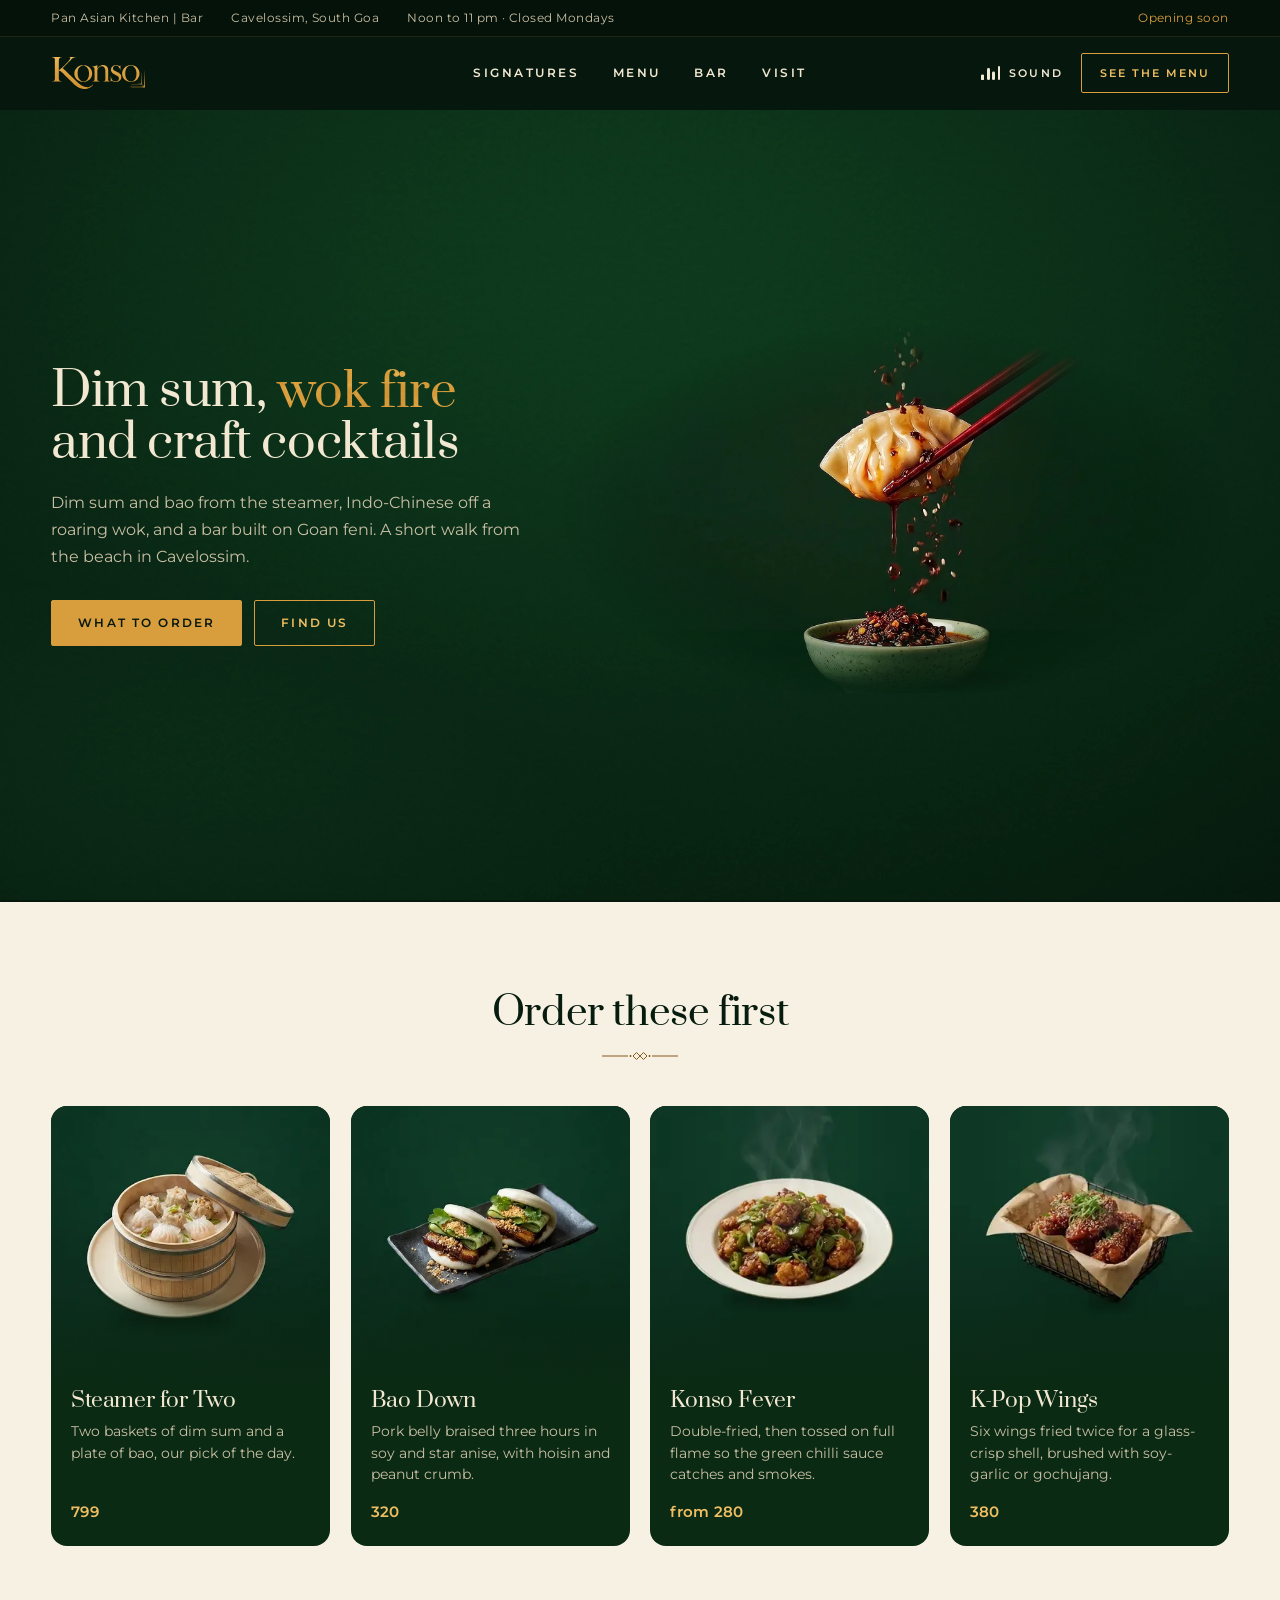
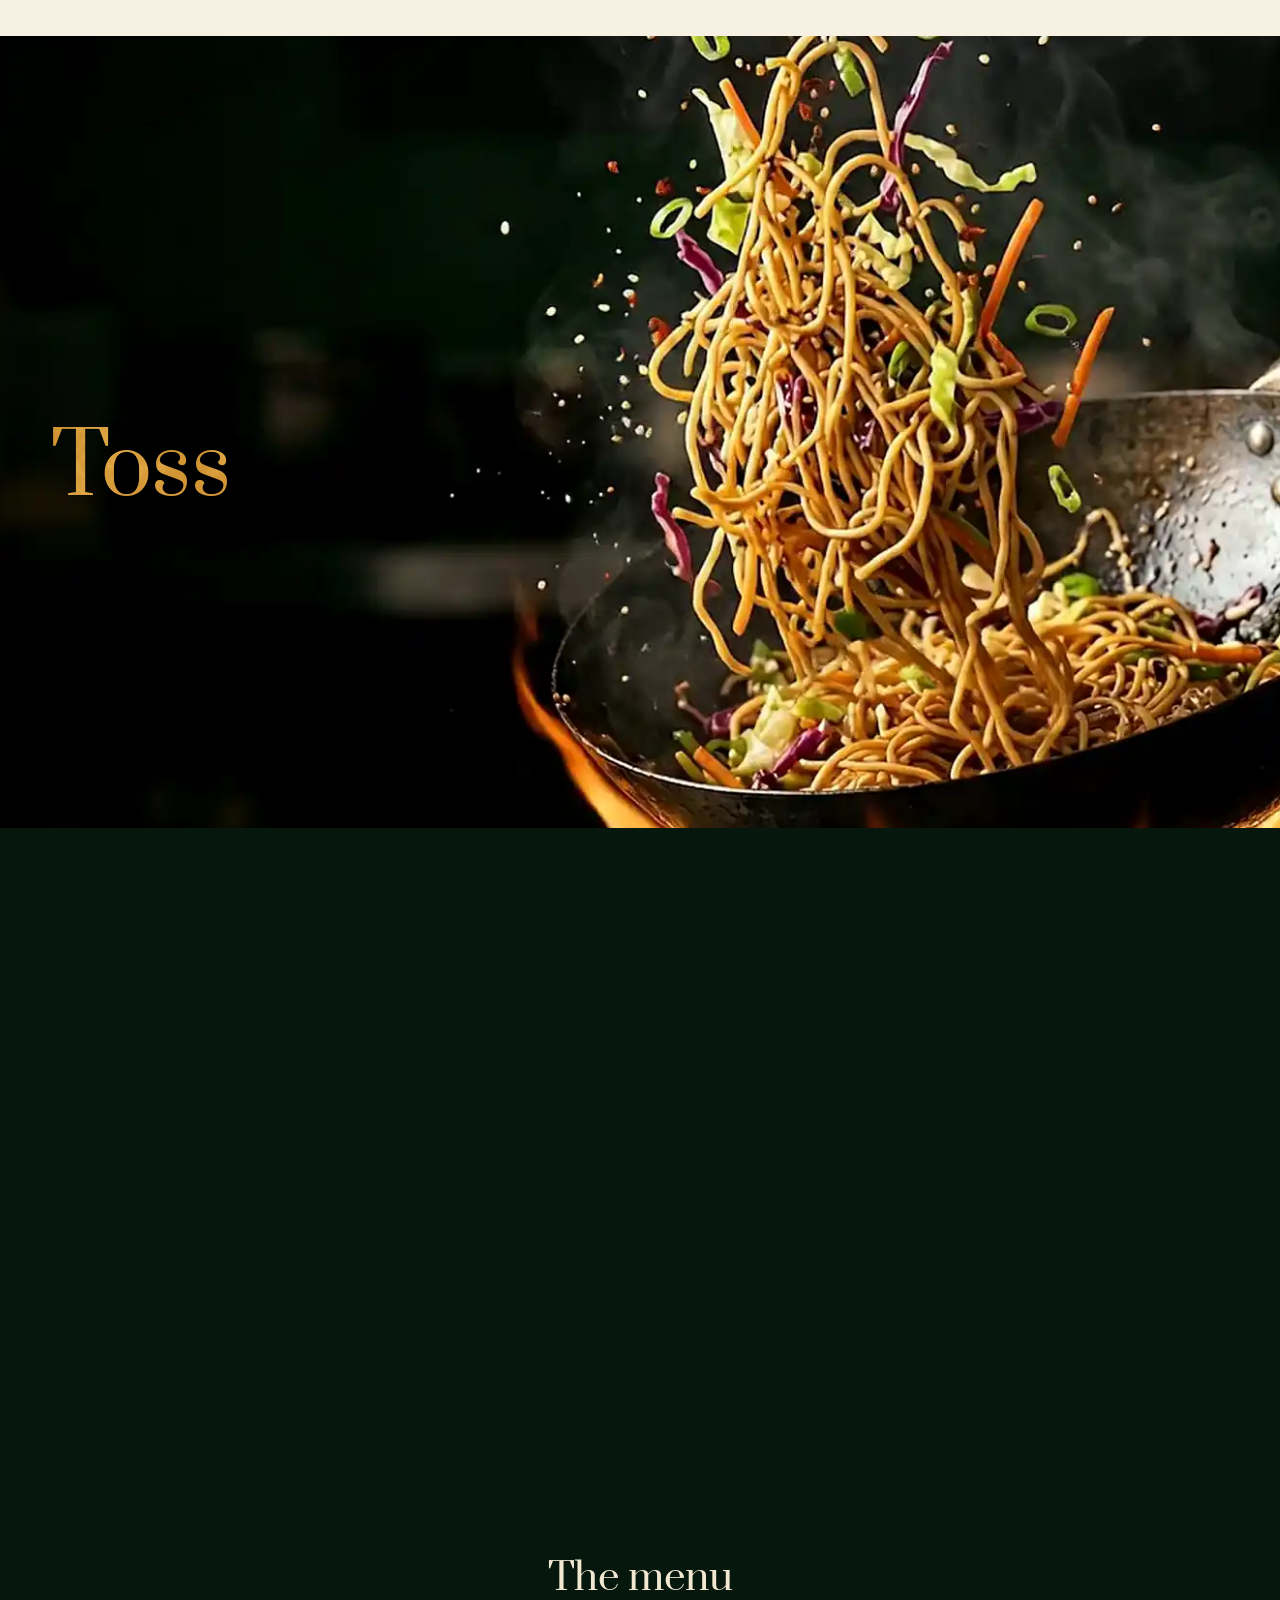
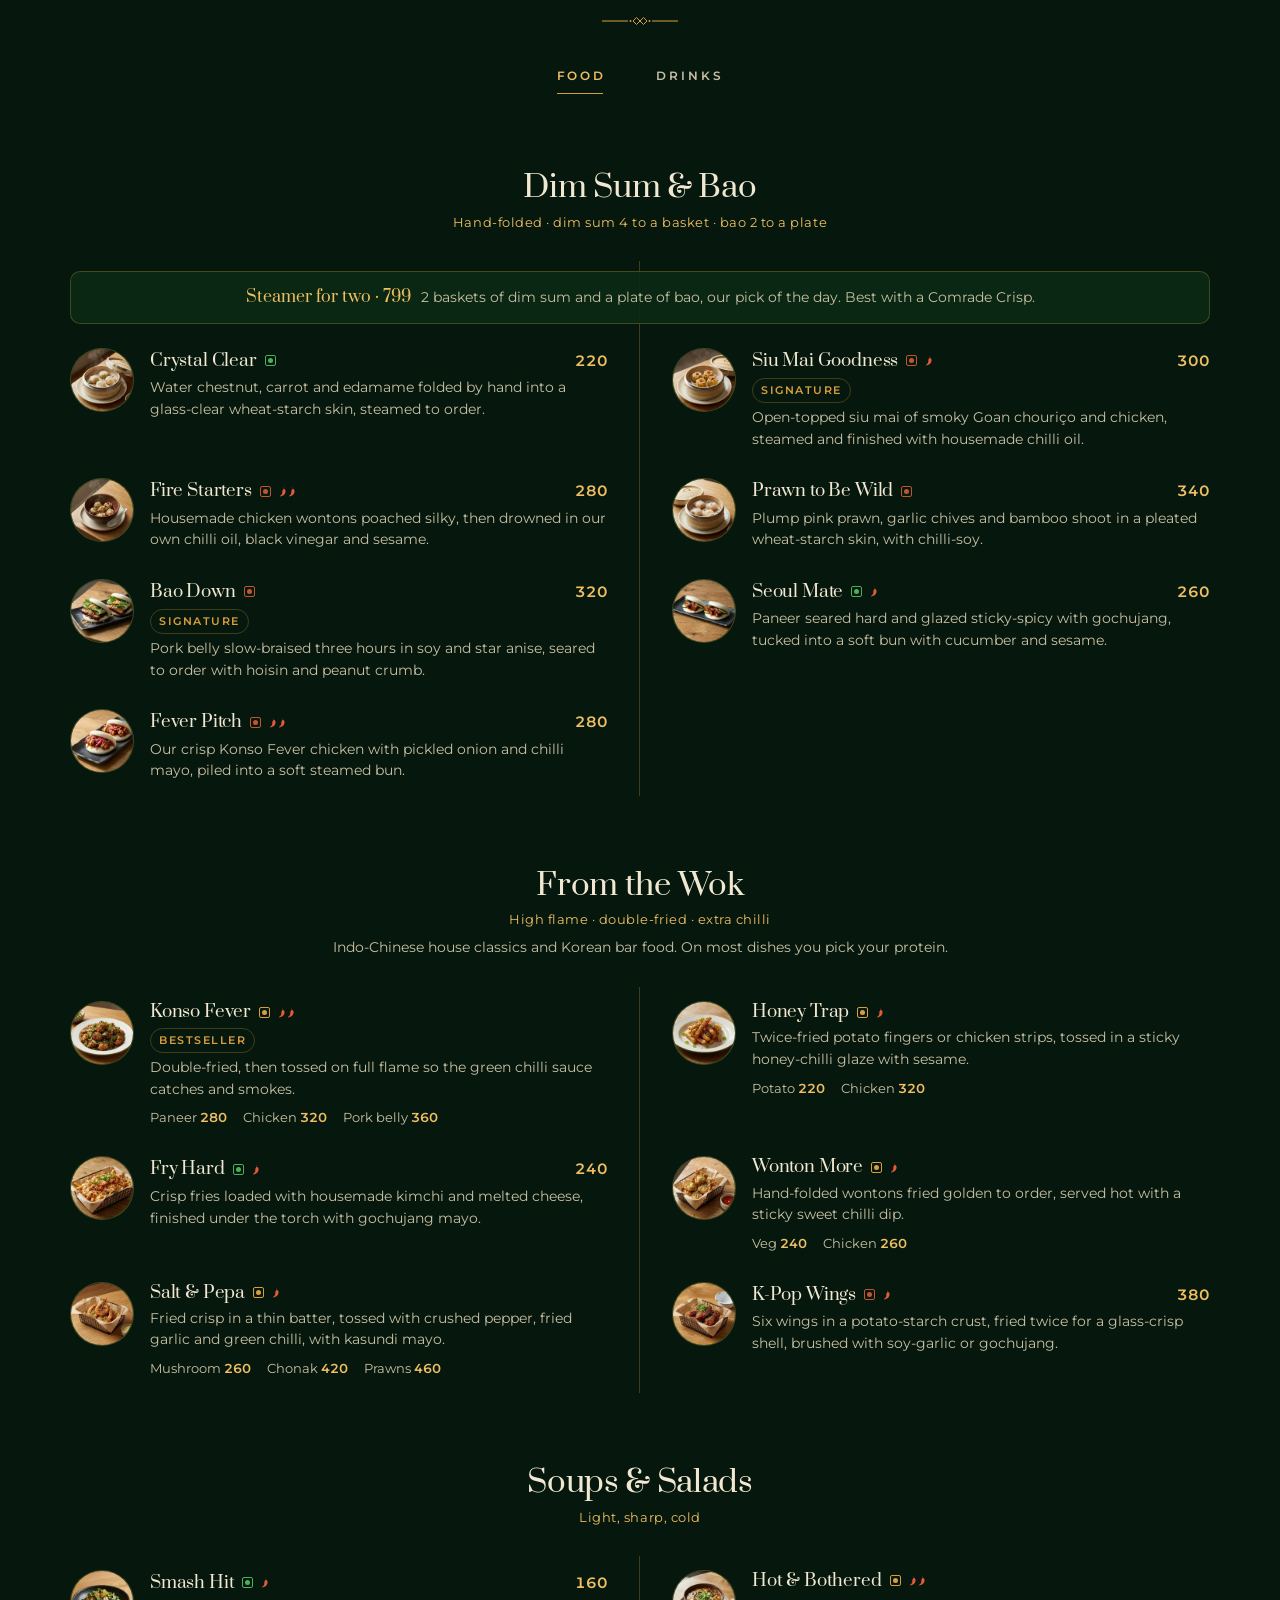
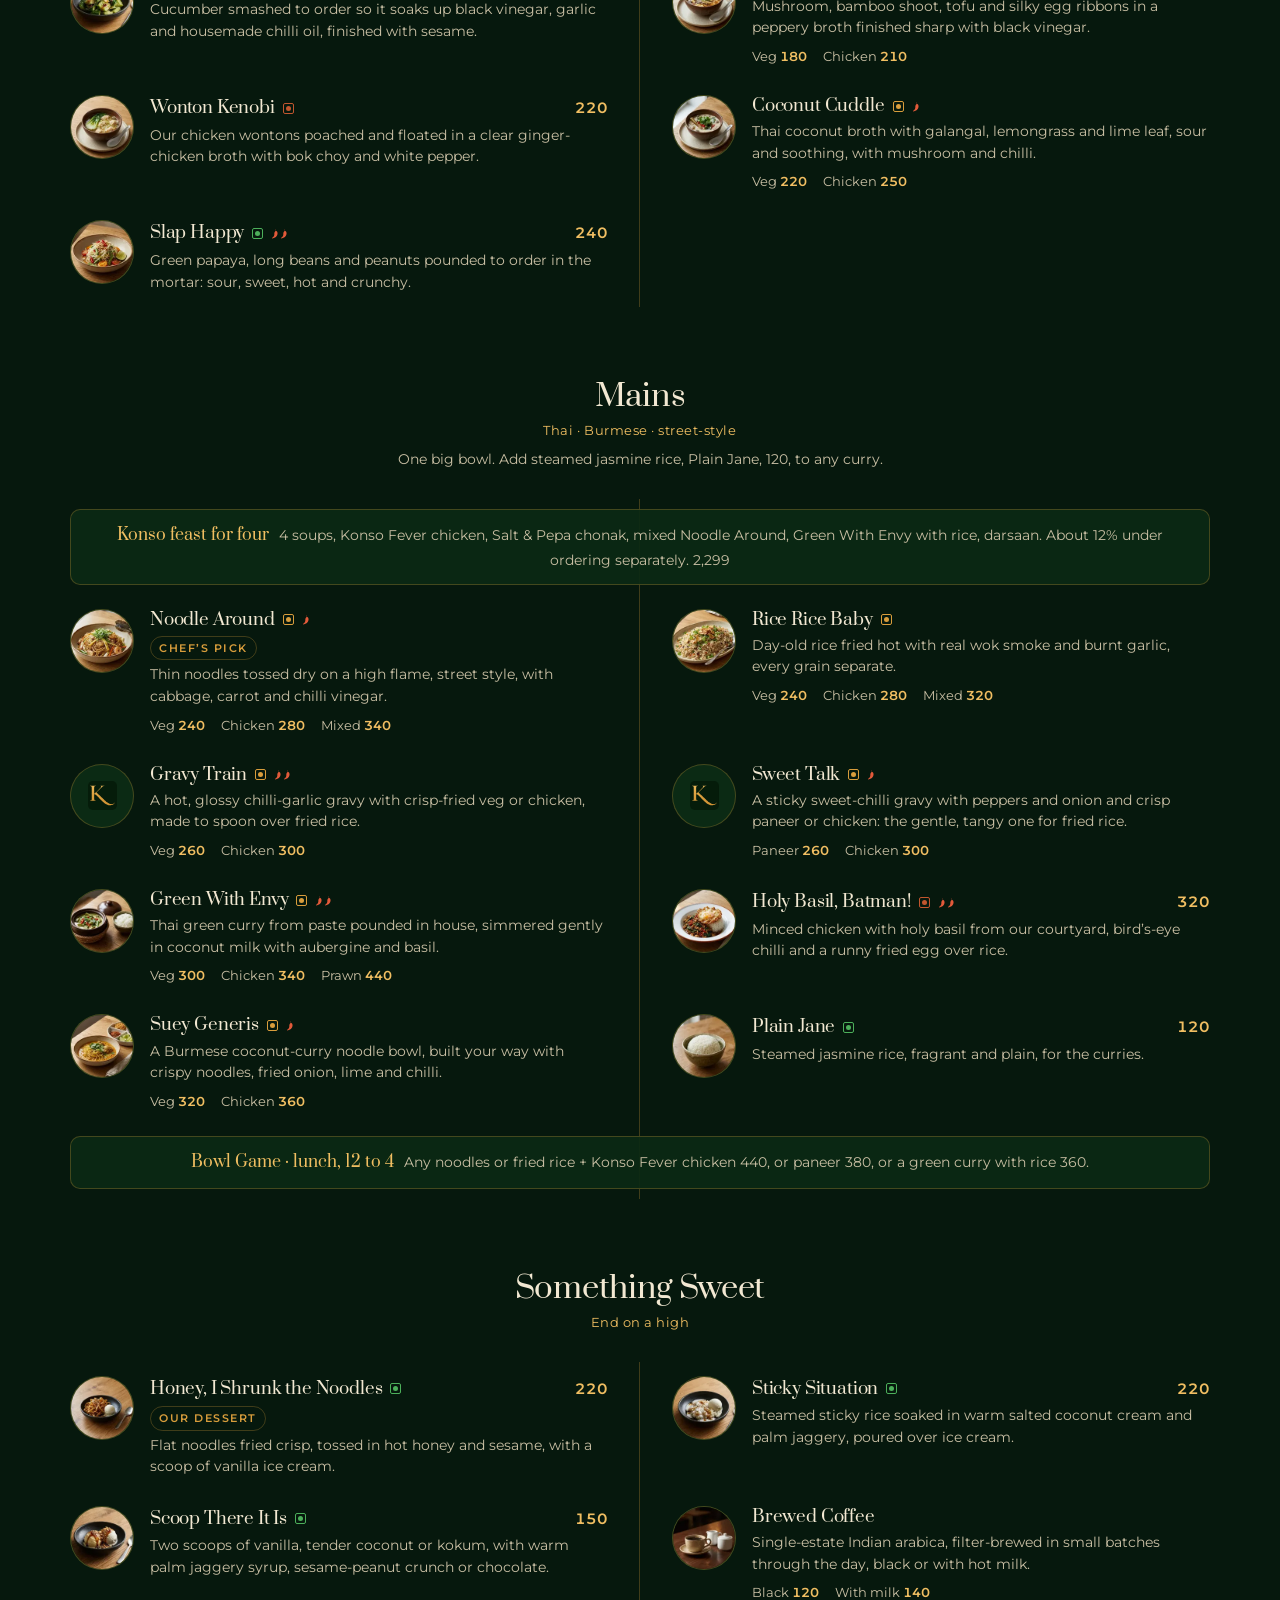
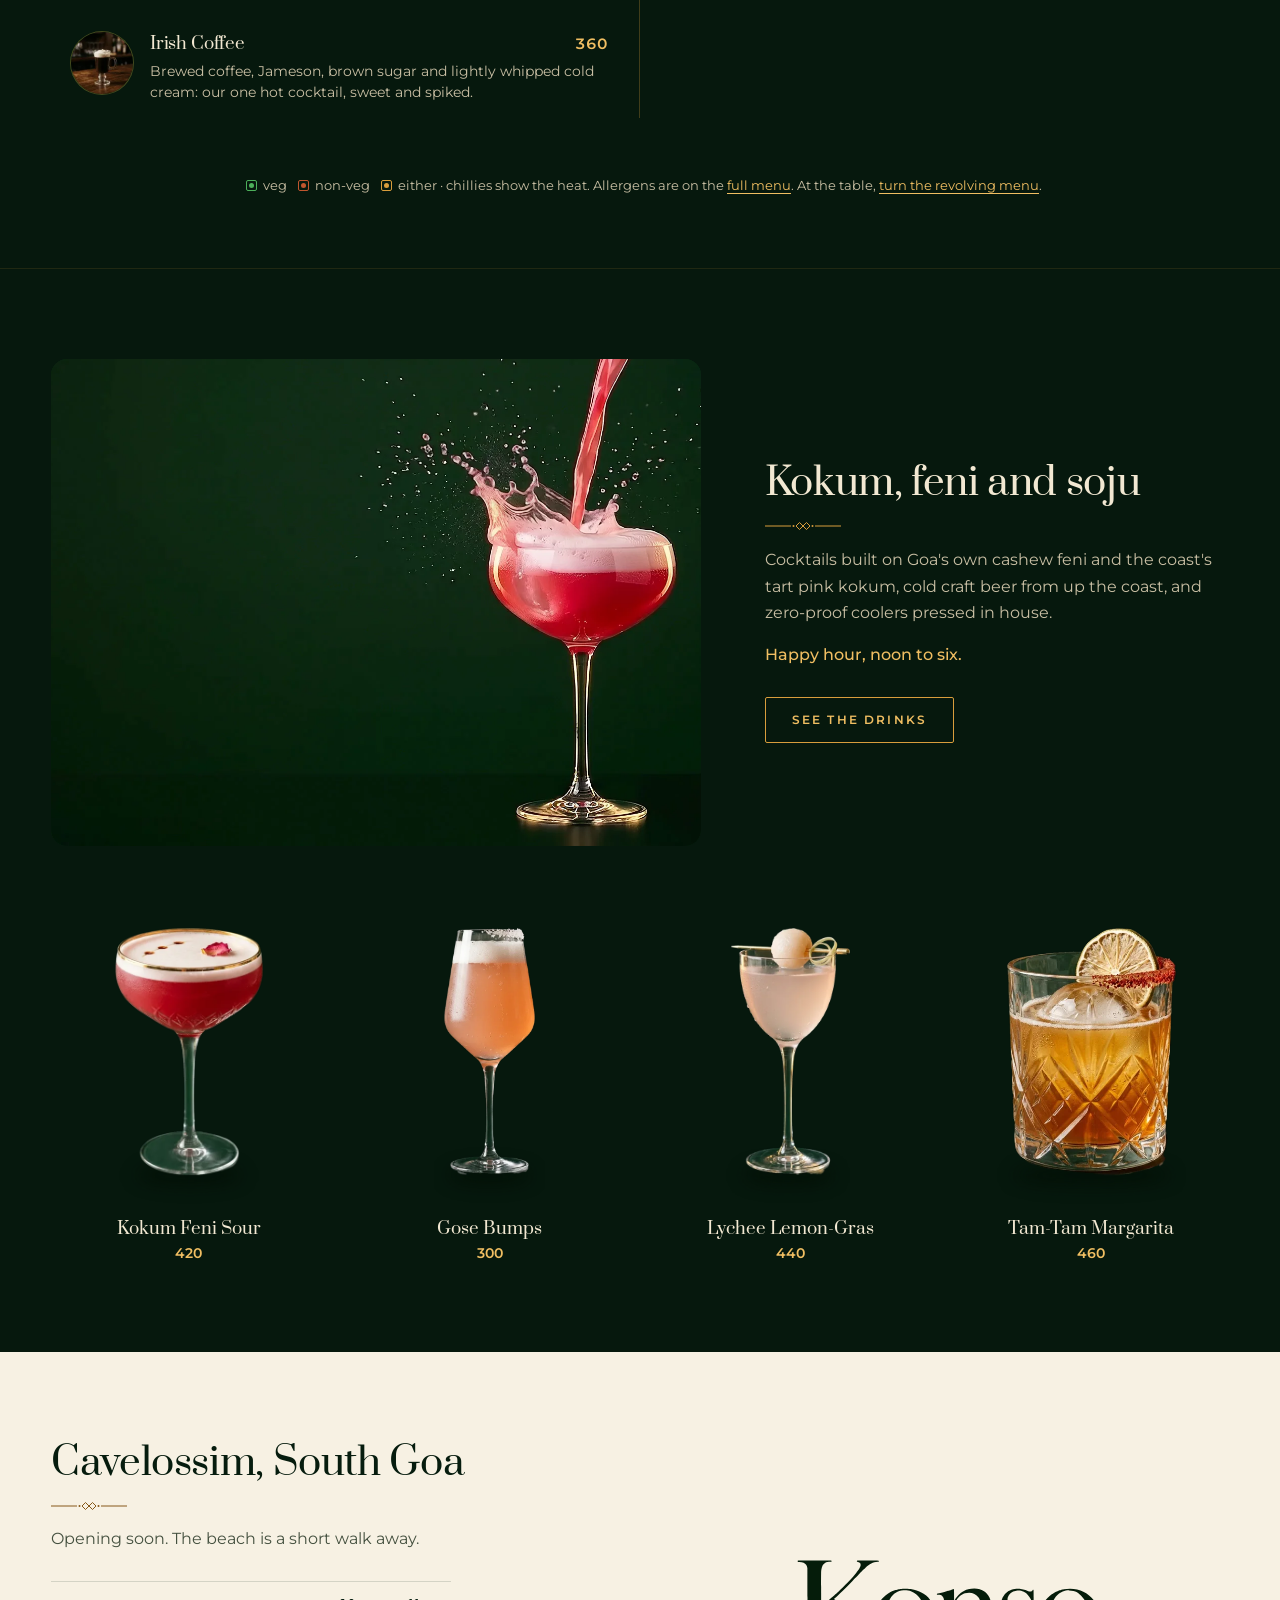
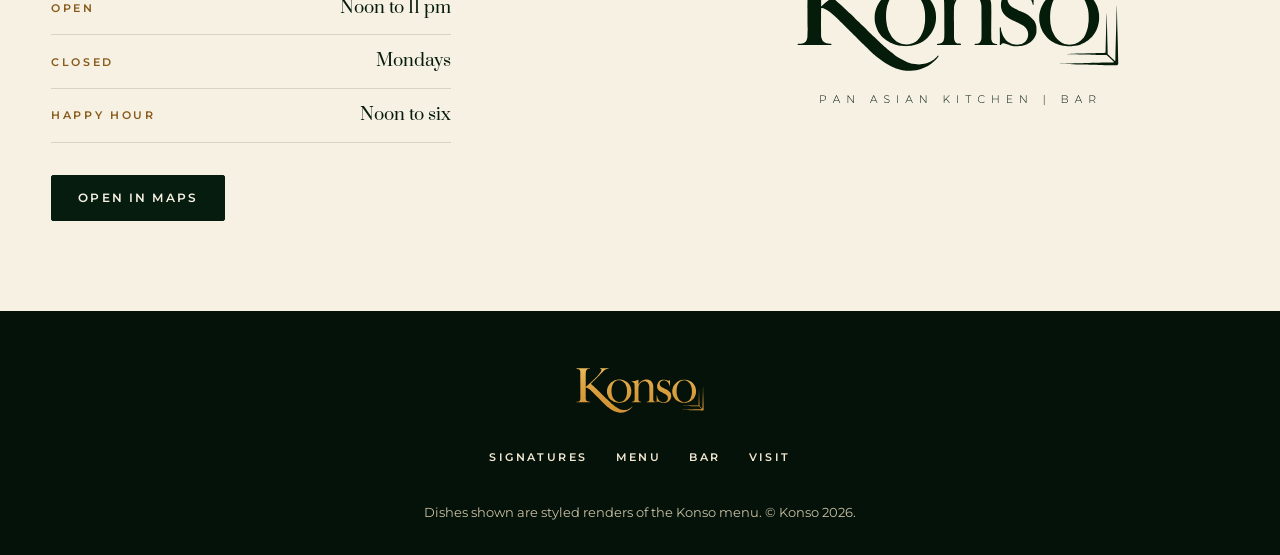
==== commit 6d59cbdf: "ScrollTrigger: hero parallax, card photo parallax, pinned Toss zoom-out, pour parallax; headline say" ====
--- a/index.html
+++ b/index.html
@@ -4,11 +4,11 @@
 <meta charset="utf-8">
 <meta name="viewport" content="width=device-width, initial-scale=1, viewport-fit=cover">
 <title>Konso · Pan Asian Kitchen | Bar · Cavelossim, Goa</title>
-<meta name="description" content="Konso is a Pan Asian kitchen and bar opening soon in Cavelossim, South Goa: dim sum and bao from the steamer, fire from the wok, kokum cocktails at the bar.">
+<meta name="description" content="Konso is a Pan Asian kitchen and bar opening soon in Cavelossim, South Goa: dim sum and bao from the steamer, fire from the wok, craft cocktails at the bar.">
 <meta name="theme-color" content="#06180D">
 <meta name="format-detection" content="telephone=no">
 <meta property="og:title" content="Konso · Pan Asian Kitchen | Bar">
-<meta property="og:description" content="Dim sum, wok fire and kokum cocktails. Opening soon in Cavelossim, South Goa.">
+<meta property="og:description" content="Dim sum, wok fire and craft cocktails. Opening soon in Cavelossim, South Goa.">
 <meta property="og:url" content="https://singhgenics.github.io/Konso/">
 <meta property="og:site_name" content="Konso">
 <meta property="og:image" content="https://singhgenics.github.io/Konso/assets/v2/img/share.jpg?v=3">
@@ -19,14 +19,14 @@
 <meta property="og:image:alt" content="Konso, Pan Asian Kitchen | Bar: a dumpling on crimson chopsticks dripping chilli oil over a bowl of chilli crisp, on bottle green">
 <meta name="twitter:image" content="https://singhgenics.github.io/Konso/assets/v2/img/share.jpg?v=3">
 <meta name="twitter:title" content="Konso · Pan Asian Kitchen | Bar">
-<meta name="twitter:description" content="Dim sum, wok fire and kokum cocktails. Opening soon in Cavelossim, South Goa.">
+<meta name="twitter:description" content="Dim sum, wok fire and craft cocktails. Opening soon in Cavelossim, South Goa.">
 <meta property="og:type" content="website">
 <meta name="twitter:card" content="summary_large_image">
 <link rel="icon" href="assets/v2/brand/konso-monogram-K-gold.svg?v=4" type="image/svg+xml">
 <link rel="preload" href="assets/v2/fonts/Prata-Regular.woff2" as="font" type="font/woff2" crossorigin>
 <link rel="preload" href="assets/v2/img/hero-sm.webp" as="image" media="(max-width: 820px)">
 <link rel="preload" href="assets/v2/img/hero.webp" as="image" media="(min-width: 821px)">
-<link rel="stylesheet" href="assets/v2/konso.css?v=7">
+<link rel="stylesheet" href="assets/v2/konso.css?v=10">
 </head>
 <body>
 <a class="skip" href="#menu">Skip to the menu</a>
@@ -48,7 +48,7 @@
   <!-- Hero: words on the left, the dumpling on the right -->
   <section class="hero" aria-labelledby="hero-title">
     <div class="hero__text">
-      <h1 class="hero__title" id="hero-title">Dim sum, <span class="foil">wok fire</span> and kokum cocktails</h1>
+      <h1 class="hero__title" id="hero-title">Dim sum, <span class="foil">wok fire</span> and craft cocktails</h1>
       <p class="hero__lede">Dim sum and bao from the steamer, Indo-Chinese off a roaring wok, and a bar built on Goan feni. A short walk from the beach in Cavelossim.</p>
       <div class="hero__cta"><a class="btn" href="#signatures">What to order</a><a class="btn btn--line" href="#find">Find us</a></div>
     </div>
@@ -174,7 +174,9 @@
 </footer>
 
 <audio id="music" src="assets/v2/audio/konso.mp3" preload="none" loop></audio>
+<script src="assets/v2/vendor/gsap.min.js" defer></script>
+<script src="assets/v2/vendor/ScrollTrigger.min.js" defer></script>
 <script src="assets/v2/lenis.min.js" defer></script>
-<script src="assets/v2/konso.js?v=7" defer></script>
+<script src="assets/v2/konso.js?v=10" defer></script>
 </body>
 </html>
--- a/assets/v2/konso.css
+++ b/assets/v2/konso.css
@@ -100,6 +100,7 @@
           mask-image:radial-gradient(ellipse 50% 50% at 50% 52%,#000 58%,transparent 100%);
   transform:scale(1.04);transition:transform 1.6s var(--ease)}
 .is-ready .hero__media{transform:none}
+.hero:not(.is-ready) .hero__media{transition:none}
 
 /* Cream bands */
 .light{background:var(--cream);color:var(--green-ink);color-scheme:light}
@@ -123,16 +124,15 @@
 .poster{position:relative;isolation:isolate;min-height:min(88svh,820px);display:grid;align-content:center;padding:0 var(--gut);overflow:hidden}
 .poster__media{position:absolute;inset:0;z-index:-1;width:100%;height:100%;object-fit:cover;
   -webkit-mask-image:linear-gradient(#0000,#000 10%,#000 90%,#0000);mask-image:linear-gradient(#0000,#000 10%,#000 90%,#0000)} /* taste-skill-ignore: alpha mask feathers the photo into the ground */
-.poster__text{max-width:min(38%,460px)}
+.poster__text{max-width:min(38%,460px);position:relative;z-index:1}
 .poster__word{font-size:clamp(56px,6.6vw,96px);line-height:.95}
 .poster__cap{margin-top:14px;font-size:15.5px;color:var(--ink)}
 
 /* The menu: iFoods-style two-column list */
 .menu{padding:clamp(72px,11vh,120px) var(--gut) clamp(56px,8vh,96px)}
 .mtabs{display:flex;justify-content:center;gap:6px;margin:28px auto 0}
-.mtab{all:unset;cursor:pointer;position:relative;padding:12px 22px;min-height:20px;font-size:12px;font-weight:600;letter-spacing:.24em;text-transform:uppercase;color:var(--muted);transition:color .2s ease} /* taste-skill-ignore: the brand kit's label style */
+.mtab{all:unset;cursor:pointer;position:relative;padding:12px 22px;min-height:20px;font-size:12px;font-weight:600;letter-spacing:.24em;text-transform:uppercase;color:var(--muted);transition:color .2s ease,transform .16s var(--ease)} /* taste-skill-ignore: the brand kit's label style */
 .mtab::after{content:"";position:absolute;left:22px;right:calc(22px + .24em);bottom:4px;height:1px;background:var(--gold);transform:scaleX(0);transition:transform .2s var(--ease)}
-.mtab{transition:color .2s ease,transform .16s var(--ease)}
 .mtab:active{transform:scale(.97)}
 .mtab[aria-selected=true]{color:var(--gold-hi)}
 .mtab[aria-selected=true]::after{transform:scaleX(1)}
@@ -203,6 +203,13 @@
 .foot__links a:hover{color:var(--gold-hi)}
 .foot__legal{font-size:12.5px;color:var(--muted)}
 
+
+/* Entrances: a short staggered rise. Content stays visible if the script never runs. */
+.js [data-rise]{opacity:0;transform:translateY(18px);transition:opacity .6s var(--ease),transform .7s var(--ease);transition-delay:calc(var(--i,0) * 70ms)}
+.js [data-rise].in{opacity:1;transform:none}
+/* menu rows are read in quick succession: a shorter, smaller rise and a tighter stagger */
+.js .mi[data-rise]{transform:translateY(10px);transition:opacity .45s var(--ease),transform .45s var(--ease);transition-delay:calc(var(--i,0) * 40ms)}
+.js .mi[data-rise].in{transform:none}
 
 /* Tablet */
 @media (max-width:1080px){
@@ -266,6 +273,7 @@
 /* Reduce Motion: fades only; videos still play */
 @media (prefers-reduced-motion:reduce){
   .hero__media,.is-ready .hero__media{transform:none;transition:none}
+  .js [data-rise],.js [data-rise].in,.js .mi[data-rise]{transform:none;transition:opacity .6s var(--ease);transition-delay:calc(var(--i,0) * 60ms)}
   .card,.card:hover,.glass img,.glass:hover img{transform:none!important}
   .sound[aria-pressed=true] .sound__eq i{animation:none;transform:scaleY(.6)}
 }
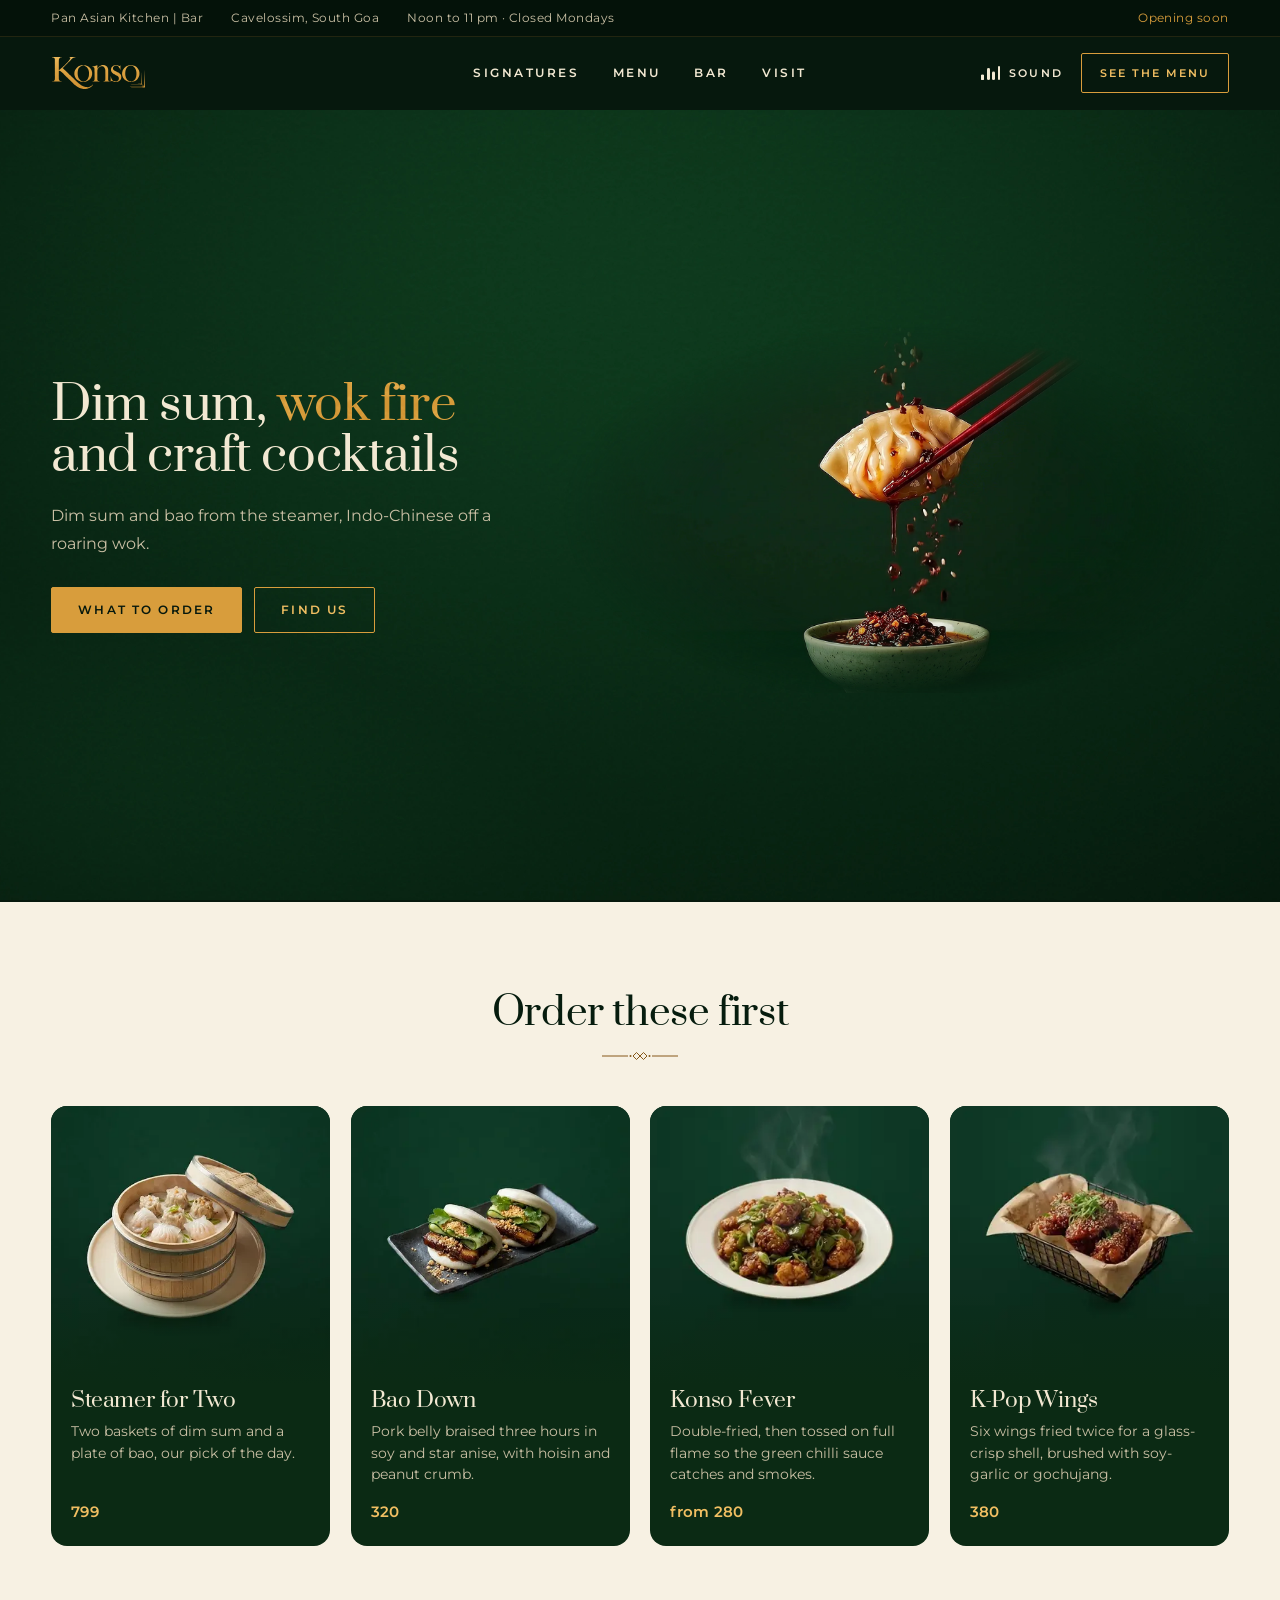
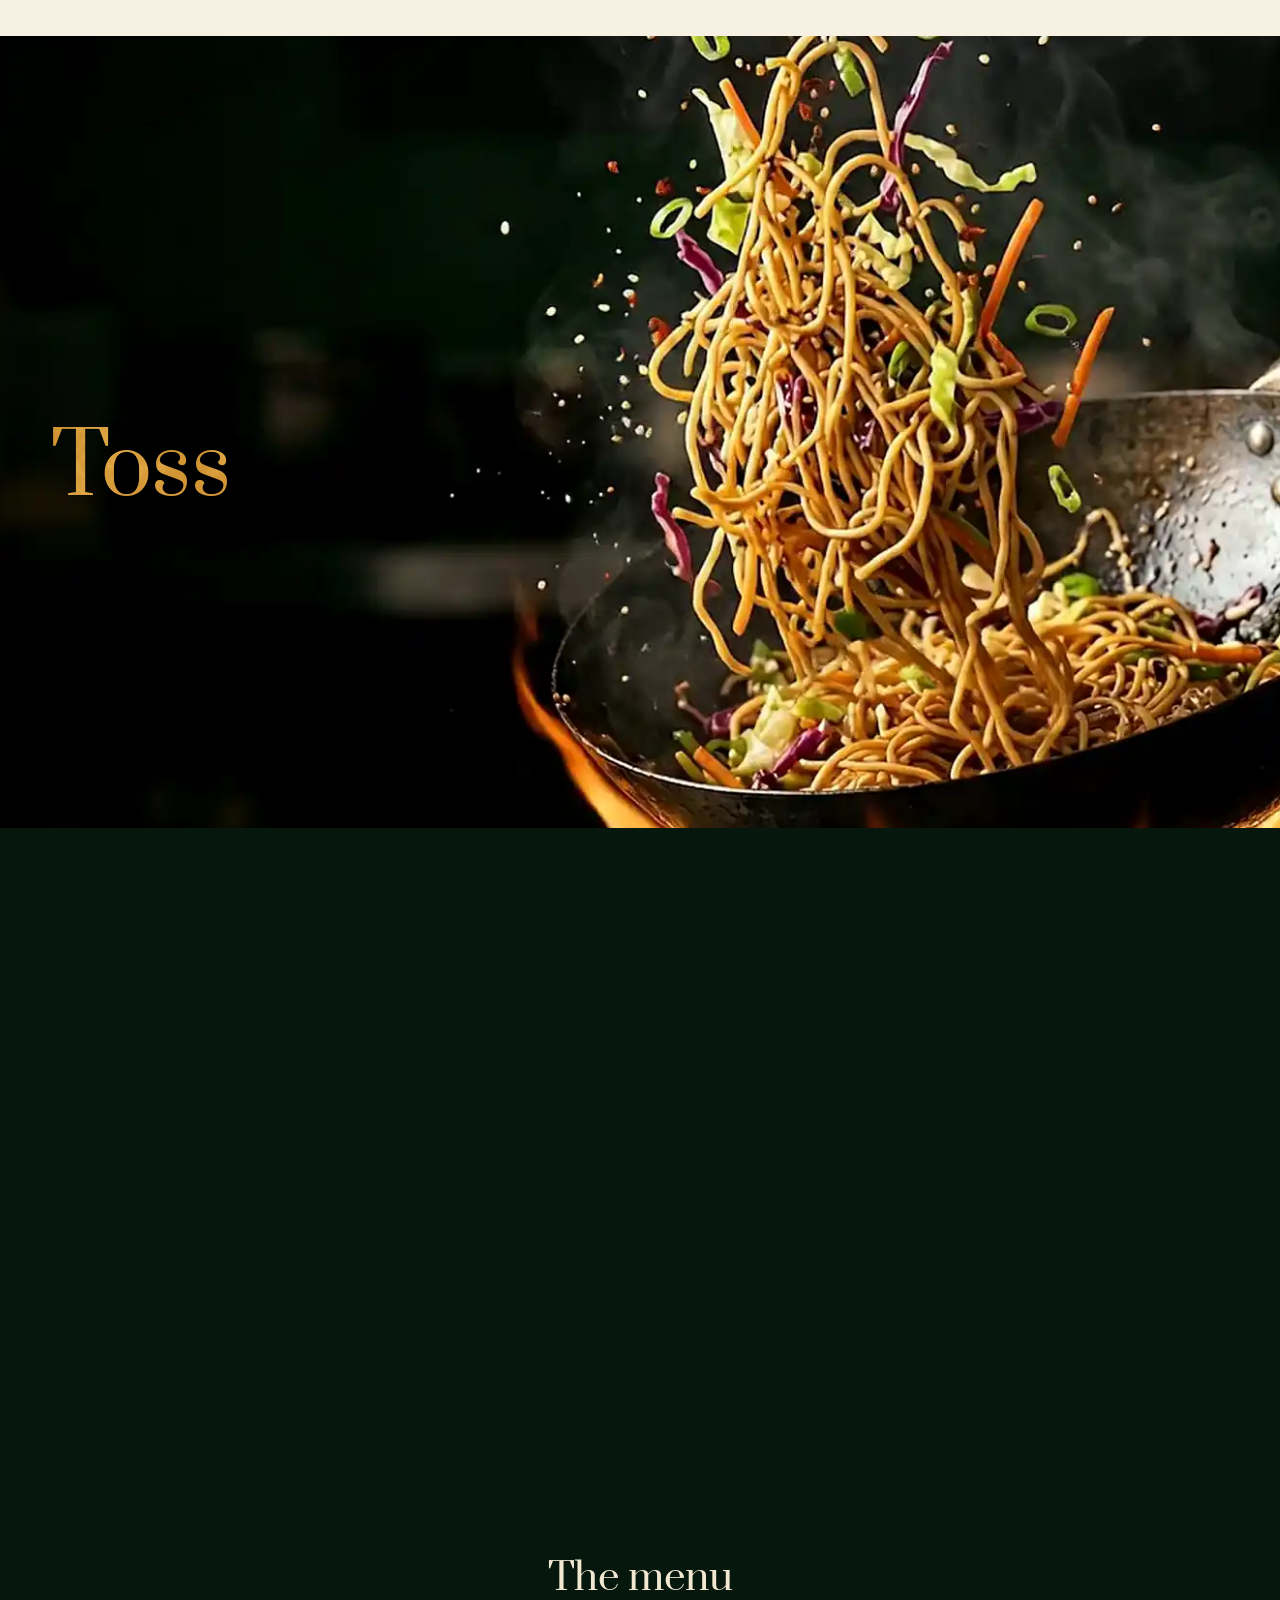
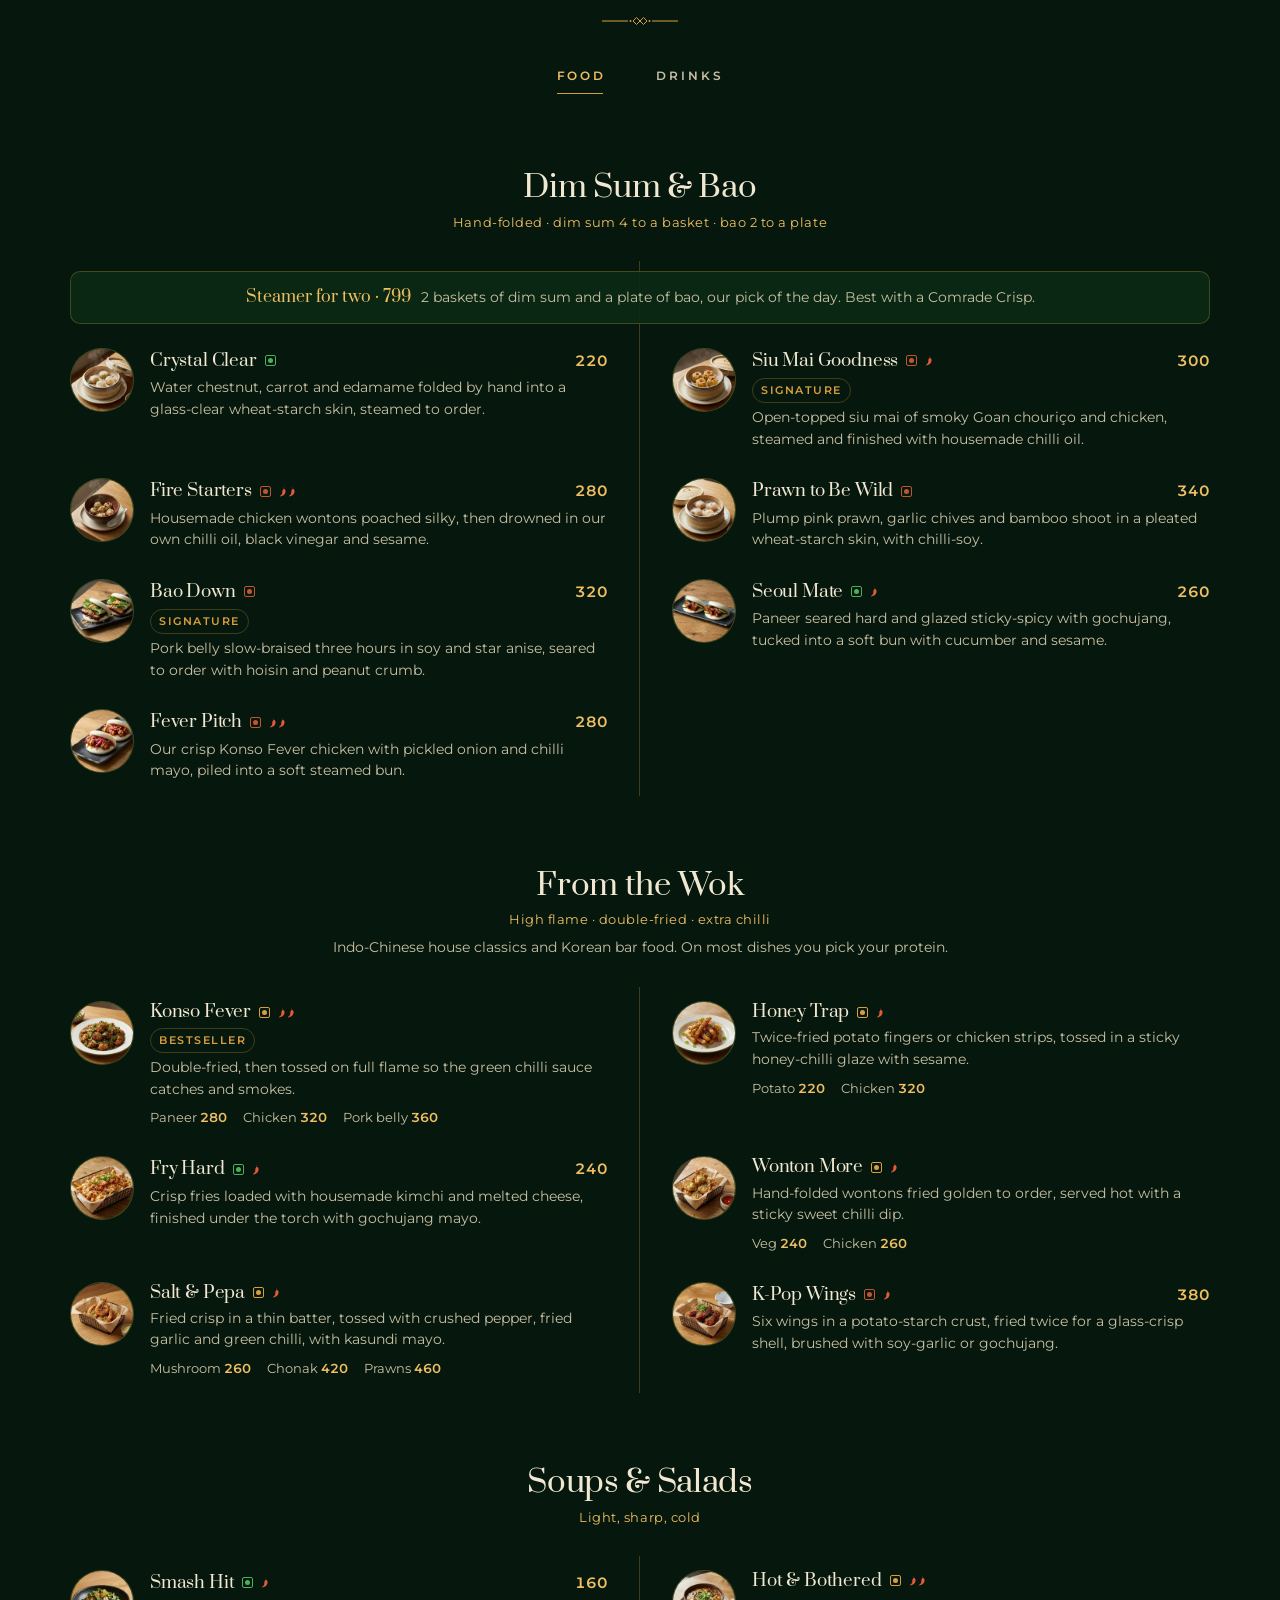
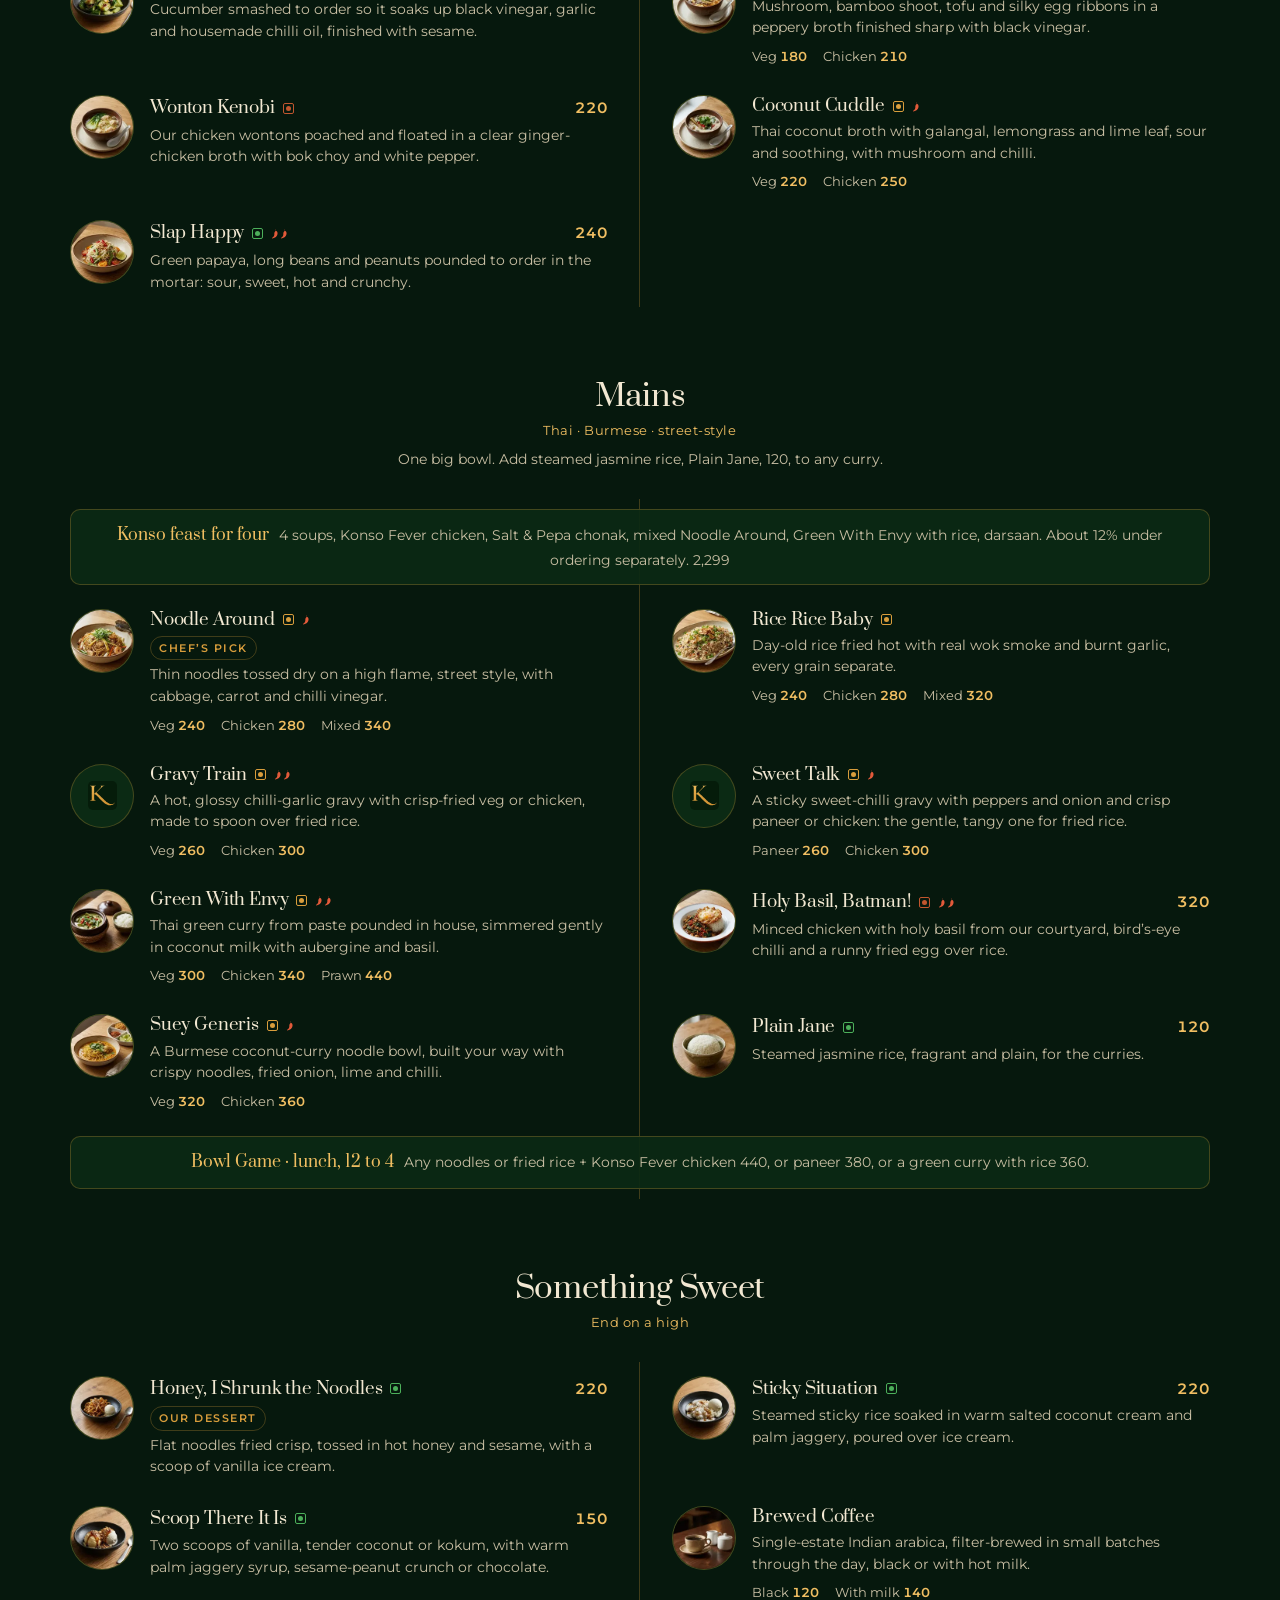
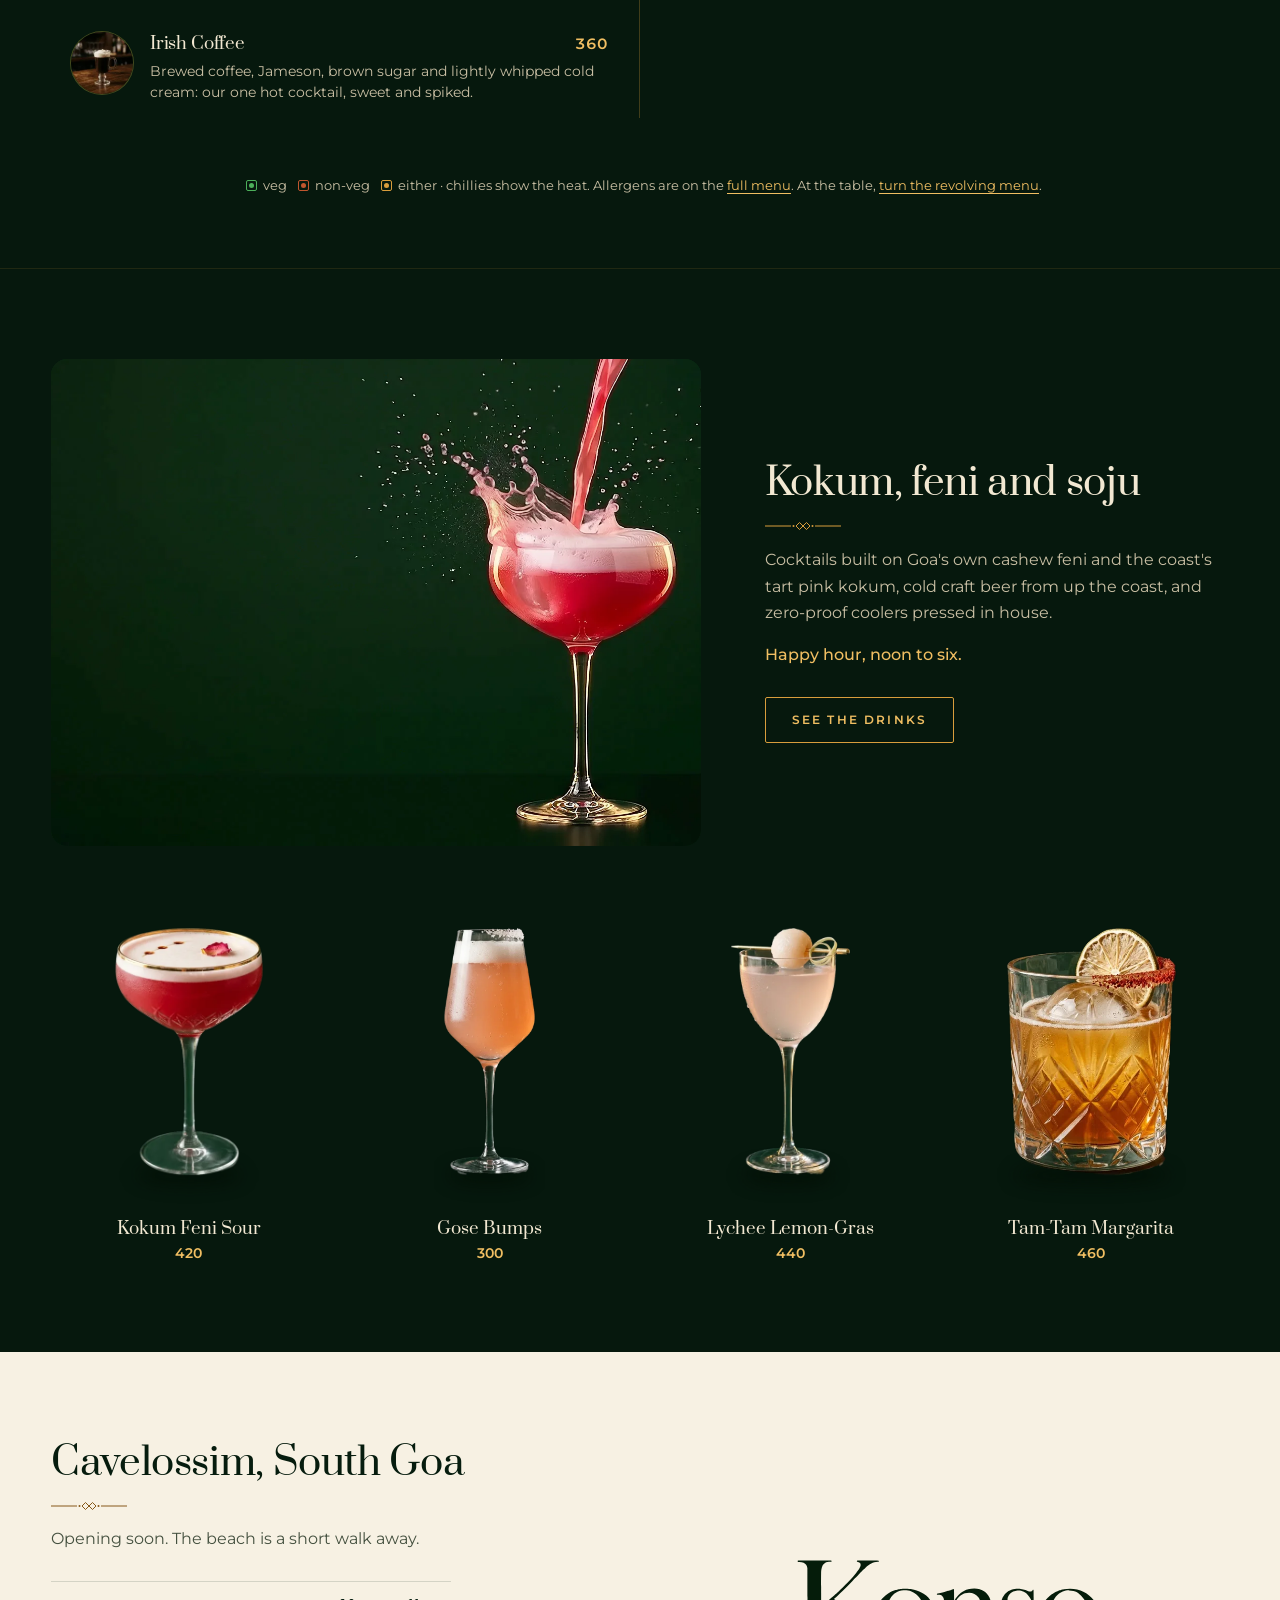
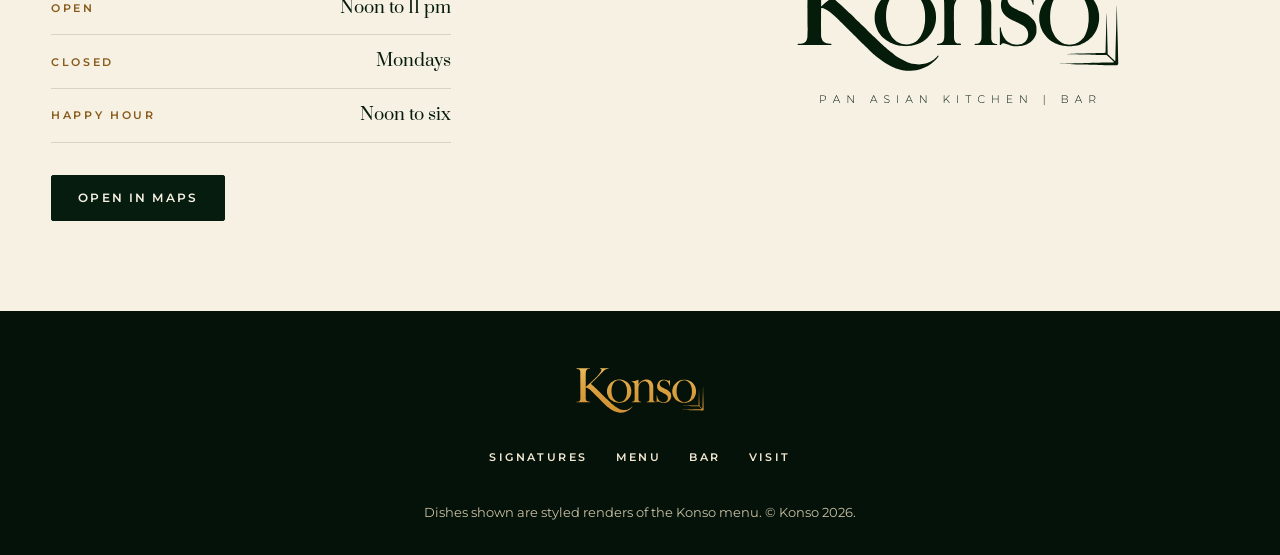
==== commit 2d784423: "Phone hero: centre the dumpling video and stop sideways overflow; compact landscape hero; shorter he" ====
--- a/index.html
+++ b/index.html
@@ -26,7 +26,7 @@
 <link rel="preload" href="assets/v2/fonts/Prata-Regular.woff2" as="font" type="font/woff2" crossorigin>
 <link rel="preload" href="assets/v2/img/hero-sm.webp" as="image" media="(max-width: 820px)">
 <link rel="preload" href="assets/v2/img/hero.webp" as="image" media="(min-width: 821px)">
-<link rel="stylesheet" href="assets/v2/konso.css?v=10">
+<link rel="stylesheet" href="assets/v2/konso.css?v=11">
 </head>
 <body>
 <a class="skip" href="#menu">Skip to the menu</a>
@@ -49,7 +49,7 @@
   <section class="hero" aria-labelledby="hero-title">
     <div class="hero__text">
       <h1 class="hero__title" id="hero-title">Dim sum, <span class="foil">wok fire</span> and craft cocktails</h1>
-      <p class="hero__lede">Dim sum and bao from the steamer, Indo-Chinese off a roaring wok, and a bar built on Goan feni. A short walk from the beach in Cavelossim.</p>
+      <p class="hero__lede">Dim sum and bao from the steamer, Indo-Chinese off a roaring wok.</p>
       <div class="hero__cta"><a class="btn" href="#signatures">What to order</a><a class="btn btn--line" href="#find">Find us</a></div>
     </div>
     <div class="hero__pic">
@@ -81,12 +81,14 @@
       <article class="card">
         <div class="card__pic">
           <img src="assets/v2/img/card-fever.webp?v=2" srcset="assets/v2/img/card-fever-sm.webp?v=2 720w, assets/v2/img/card-fever.webp?v=2 1200w" sizes="(max-width: 820px) 80vw, 24vw" alt="Konso Fever chicken tossed with green chillies" width="1200" height="675" loading="lazy" decoding="async">
+          <video muted loop playsinline preload="none" data-src="assets/v2/video/fever.mp4?v=2" aria-hidden="true"></video>
         </div>
         <div class="card__body"><h3>Konso Fever</h3><p>Double-fried, then tossed on full flame so the green chilli sauce catches and smokes.</p><p class="card__price" data-dish="Konso Fever">from 280</p></div>
       </article>
       <article class="card">
         <div class="card__pic">
           <img src="assets/v2/img/card-kpop.webp?v=2" srcset="assets/v2/img/card-kpop-sm.webp?v=2 720w, assets/v2/img/card-kpop.webp?v=2 1200w" sizes="(max-width: 820px) 80vw, 24vw" alt="Korean fried wings in a sticky glaze with sesame" width="1200" height="675" loading="lazy" decoding="async">
+          <video muted loop playsinline preload="none" data-src="assets/v2/video/kpop.mp4?v=2" aria-hidden="true"></video>
         </div>
         <div class="card__body"><h3>K-Pop Wings</h3><p>Six wings fried twice for a glass-crisp shell, brushed with soy-garlic or gochujang.</p><p class="card__price" data-dish="K-Pop Wings">380</p></div>
       </article>
--- a/assets/v2/konso.css
+++ b/assets/v2/konso.css
@@ -226,10 +226,10 @@
   .bar__links{display:none}
   .bar__mark img{height:30px}
   .sound__label{position:absolute;width:1px;height:1px;overflow:hidden;clip-path:inset(50%)}
-  .hero{grid-template-columns:1fr;min-height:0;padding:28px 16px 40px;gap:8px;text-align:center}
-  .hero__text{order:2}
-  .hero__pic{order:1;margin:0 -16px}
-  .hero__media{width:150%;max-width:none;margin-left:-25%}
+  .hero{grid-template-columns:1fr;min-height:0;padding:28px 16px 40px;gap:8px;text-align:center;overflow:hidden} /* nothing pokes past the screen edge (older iPhones ignore overflow-x:clip) */
+  .hero__text{order:2;min-width:0}
+  .hero__pic{order:1;margin:0 -16px;min-width:0}
+  .hero__media{width:150%;max-width:none;margin:0 -25%} /* equal margins keep the dumpling centred */
   .hero .orn--left{margin-left:auto}
   .hero__title{font-size:clamp(30px,8.4vw,40px);margin:0 auto}
   .hero__lede{margin:14px auto 0;font-size:15px}
@@ -262,7 +262,15 @@
 }
 /* Phones held sideways */
 @media (max-width:950px) and (max-height:500px) and (orientation:landscape){
-  .hero{grid-template-columns:5fr 6fr;text-align:left}
+  .strip{display:none}
+  .bar{padding:8px max(var(--gut),env(safe-area-inset-left)) 8px max(var(--gut),env(safe-area-inset-right))}
+  .bar__mark img{height:28px}
+  .bar__end .btn{white-space:nowrap;min-height:36px}
+  .hero{grid-template-columns:5fr 6fr;text-align:left;overflow:visible;min-height:calc(100svh - 54px);padding:12px max(var(--gut),env(safe-area-inset-right)) 16px max(var(--gut),env(safe-area-inset-left))}
+  .hero__title{font-size:clamp(26px,4.2vw,36px)}
+  .hero__lede{margin-top:10px;font-size:14px;line-height:1.55}
+  .hero__cta{margin-top:16px;gap:10px}
+  .hero__cta .btn{min-height:40px;padding:0 18px}
   .hero__text{order:1}.hero__pic{order:2;margin:0}
   .hero__media{width:100%;margin:0}
   .hero .orn--left{margin-left:0}
